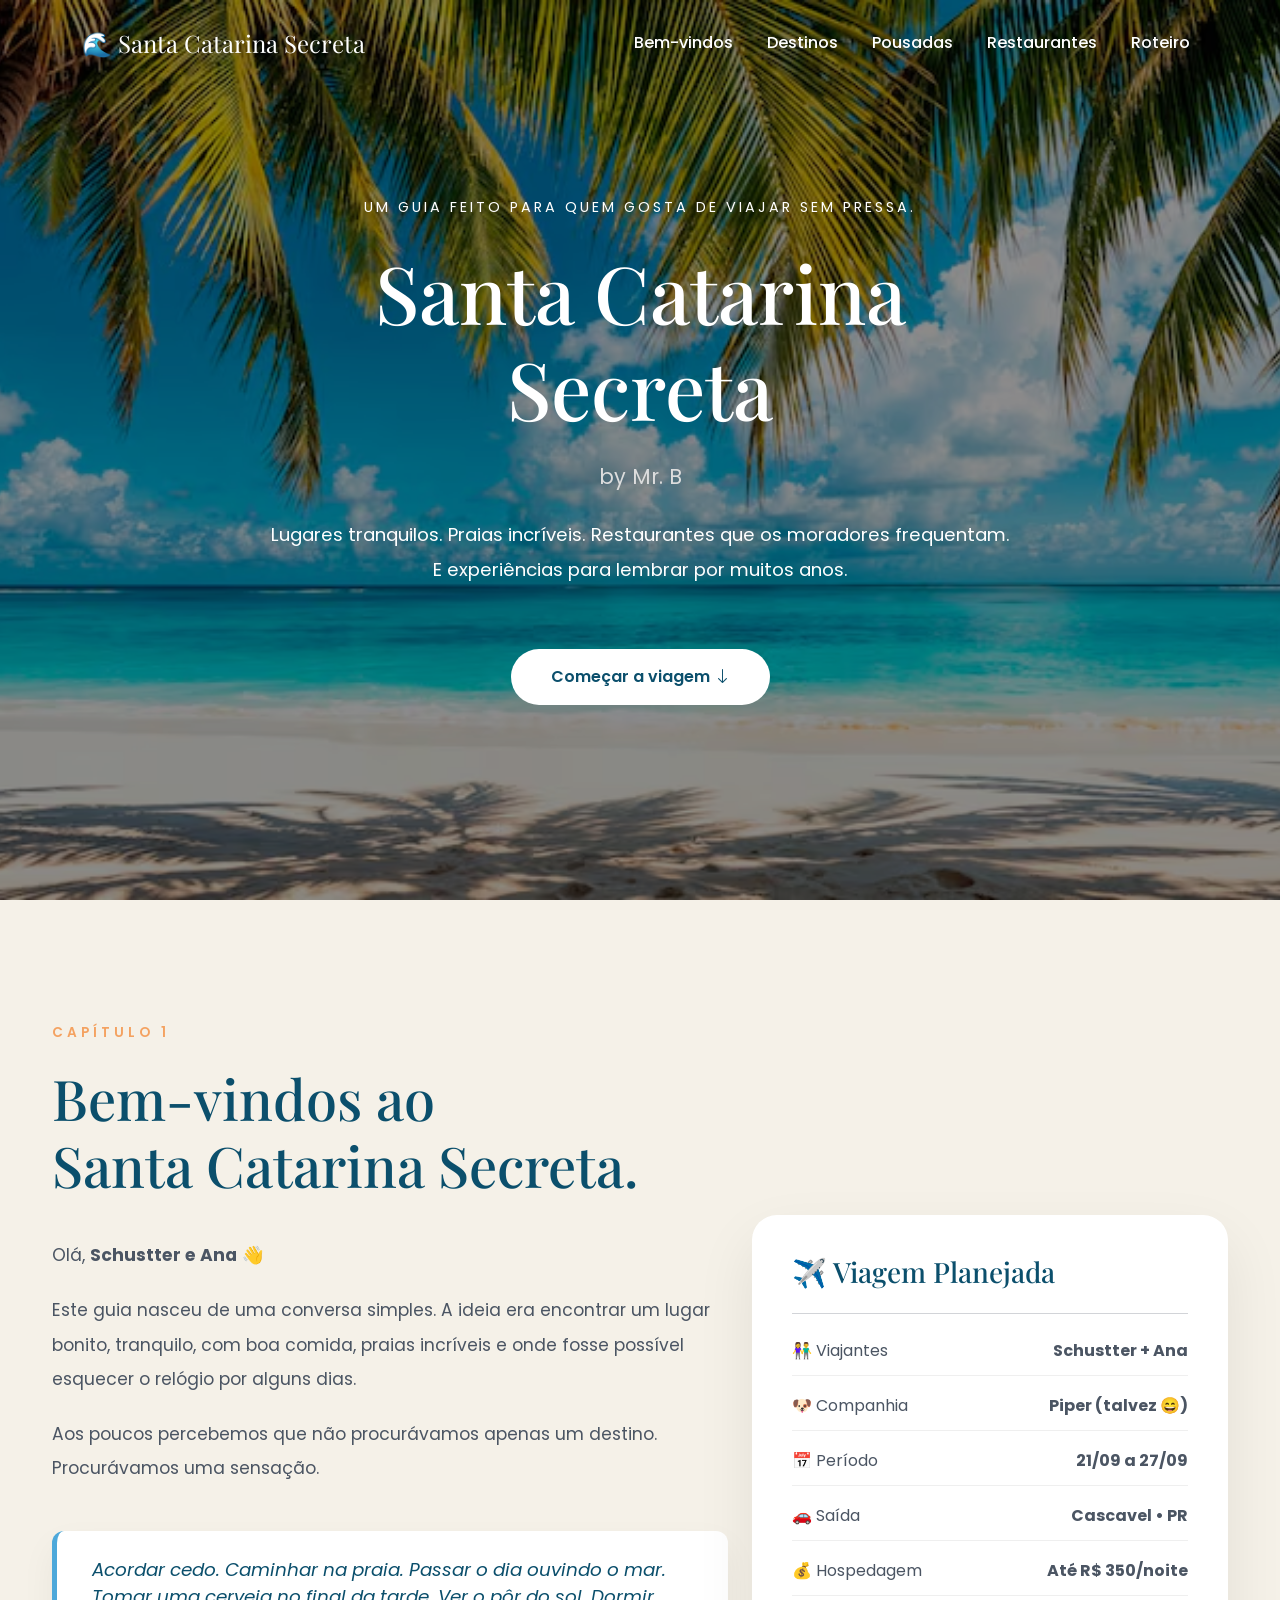
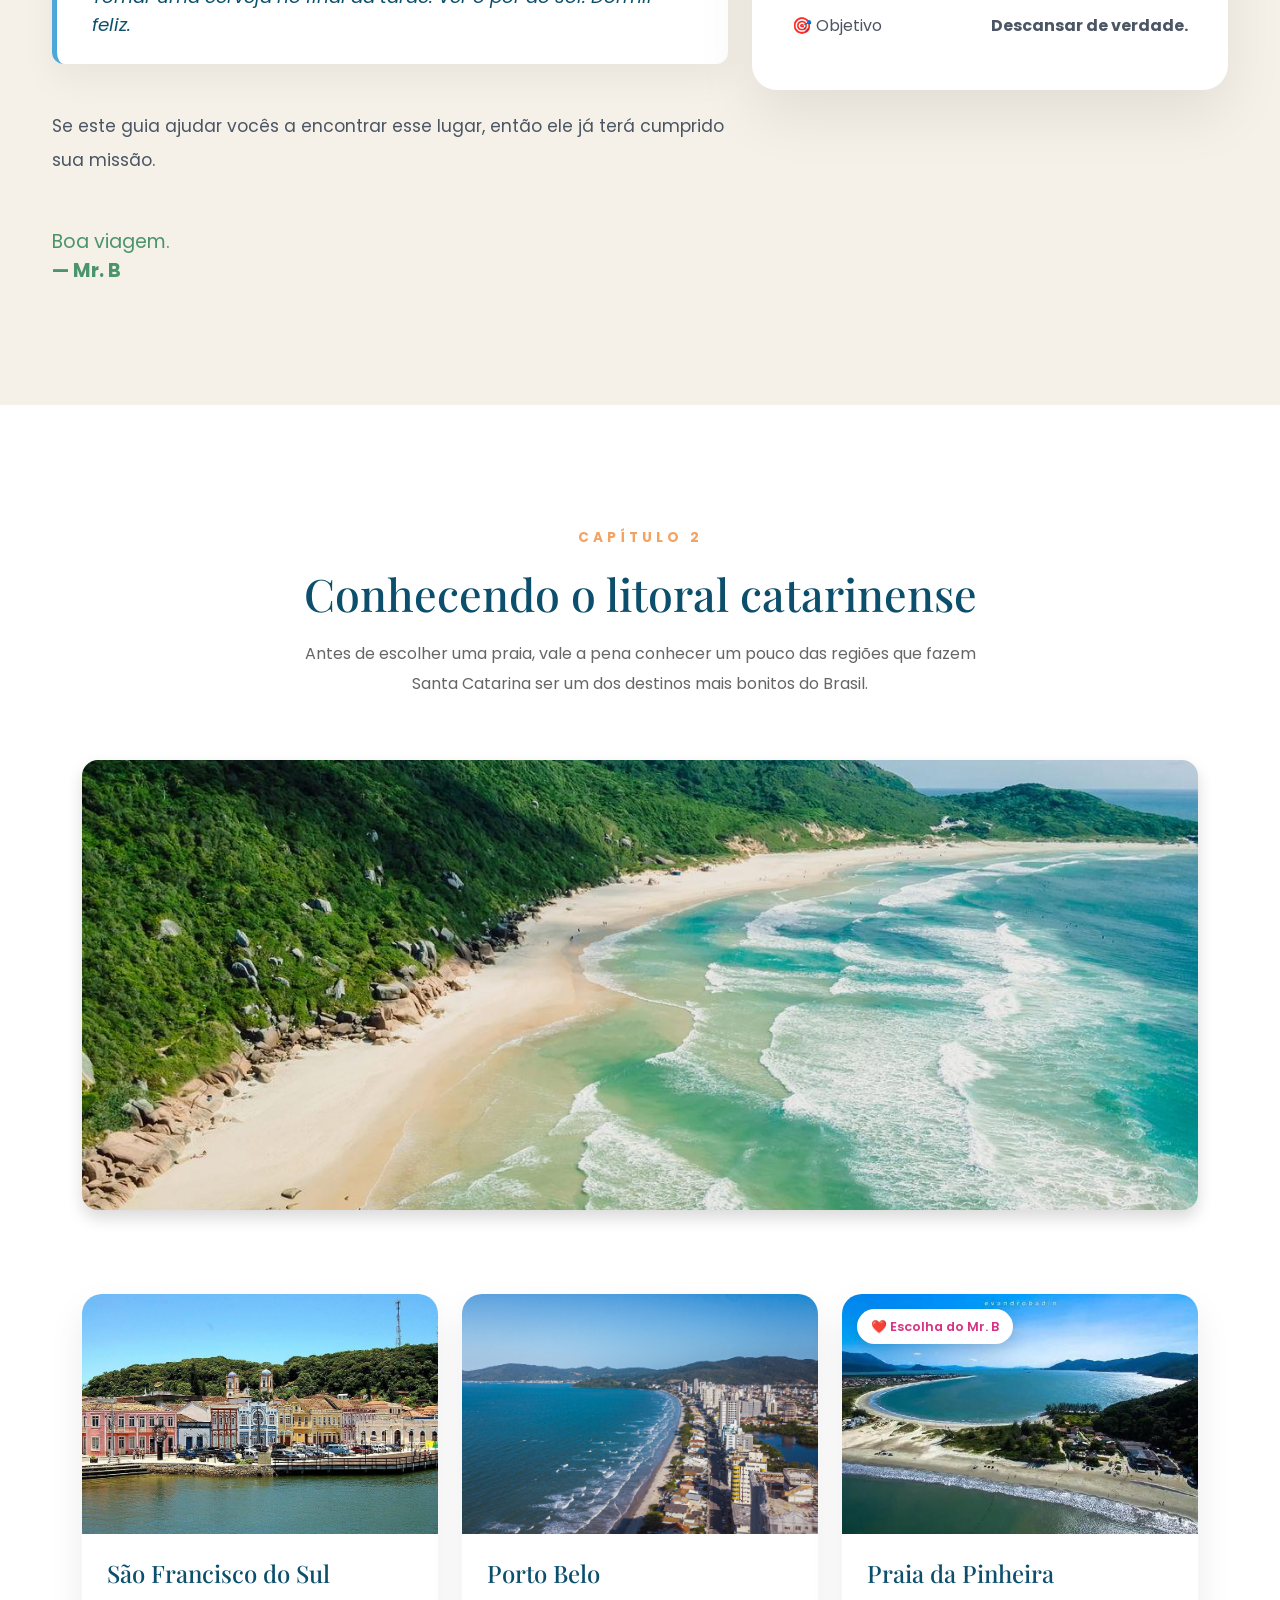
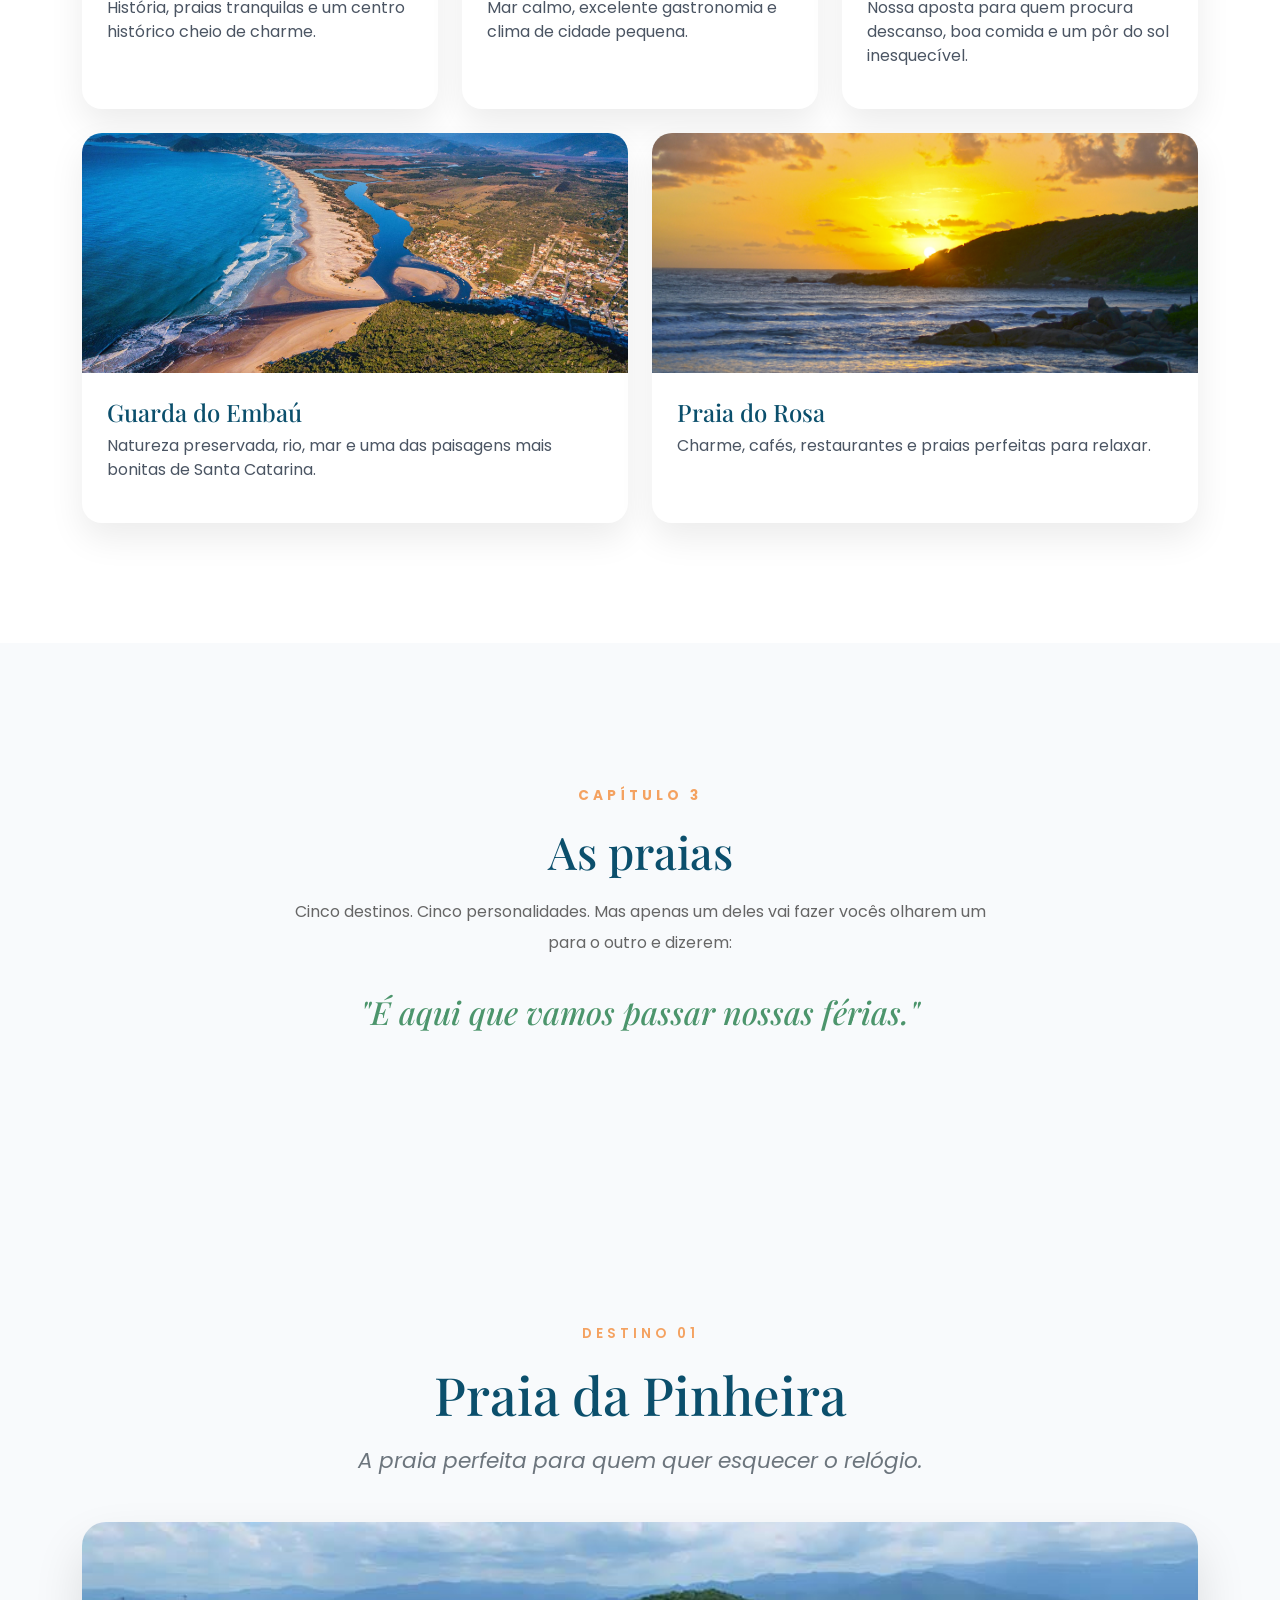
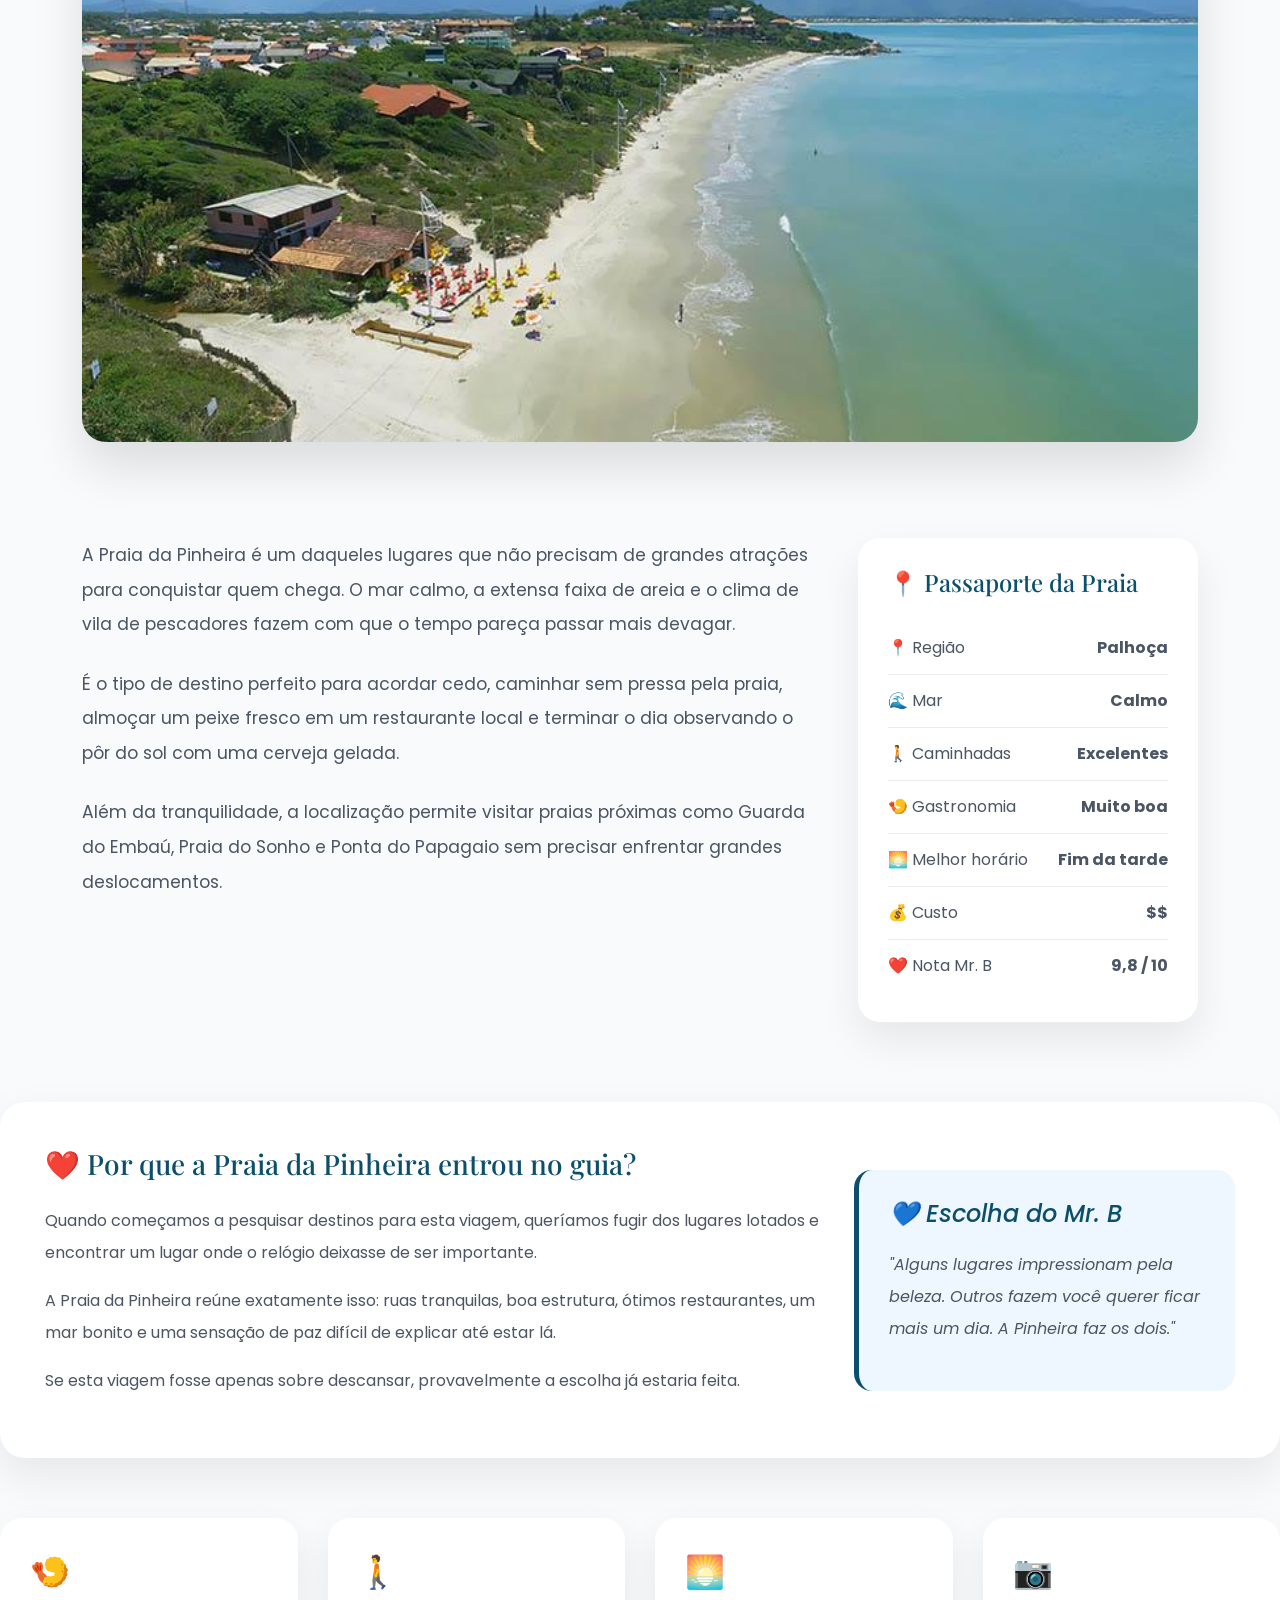
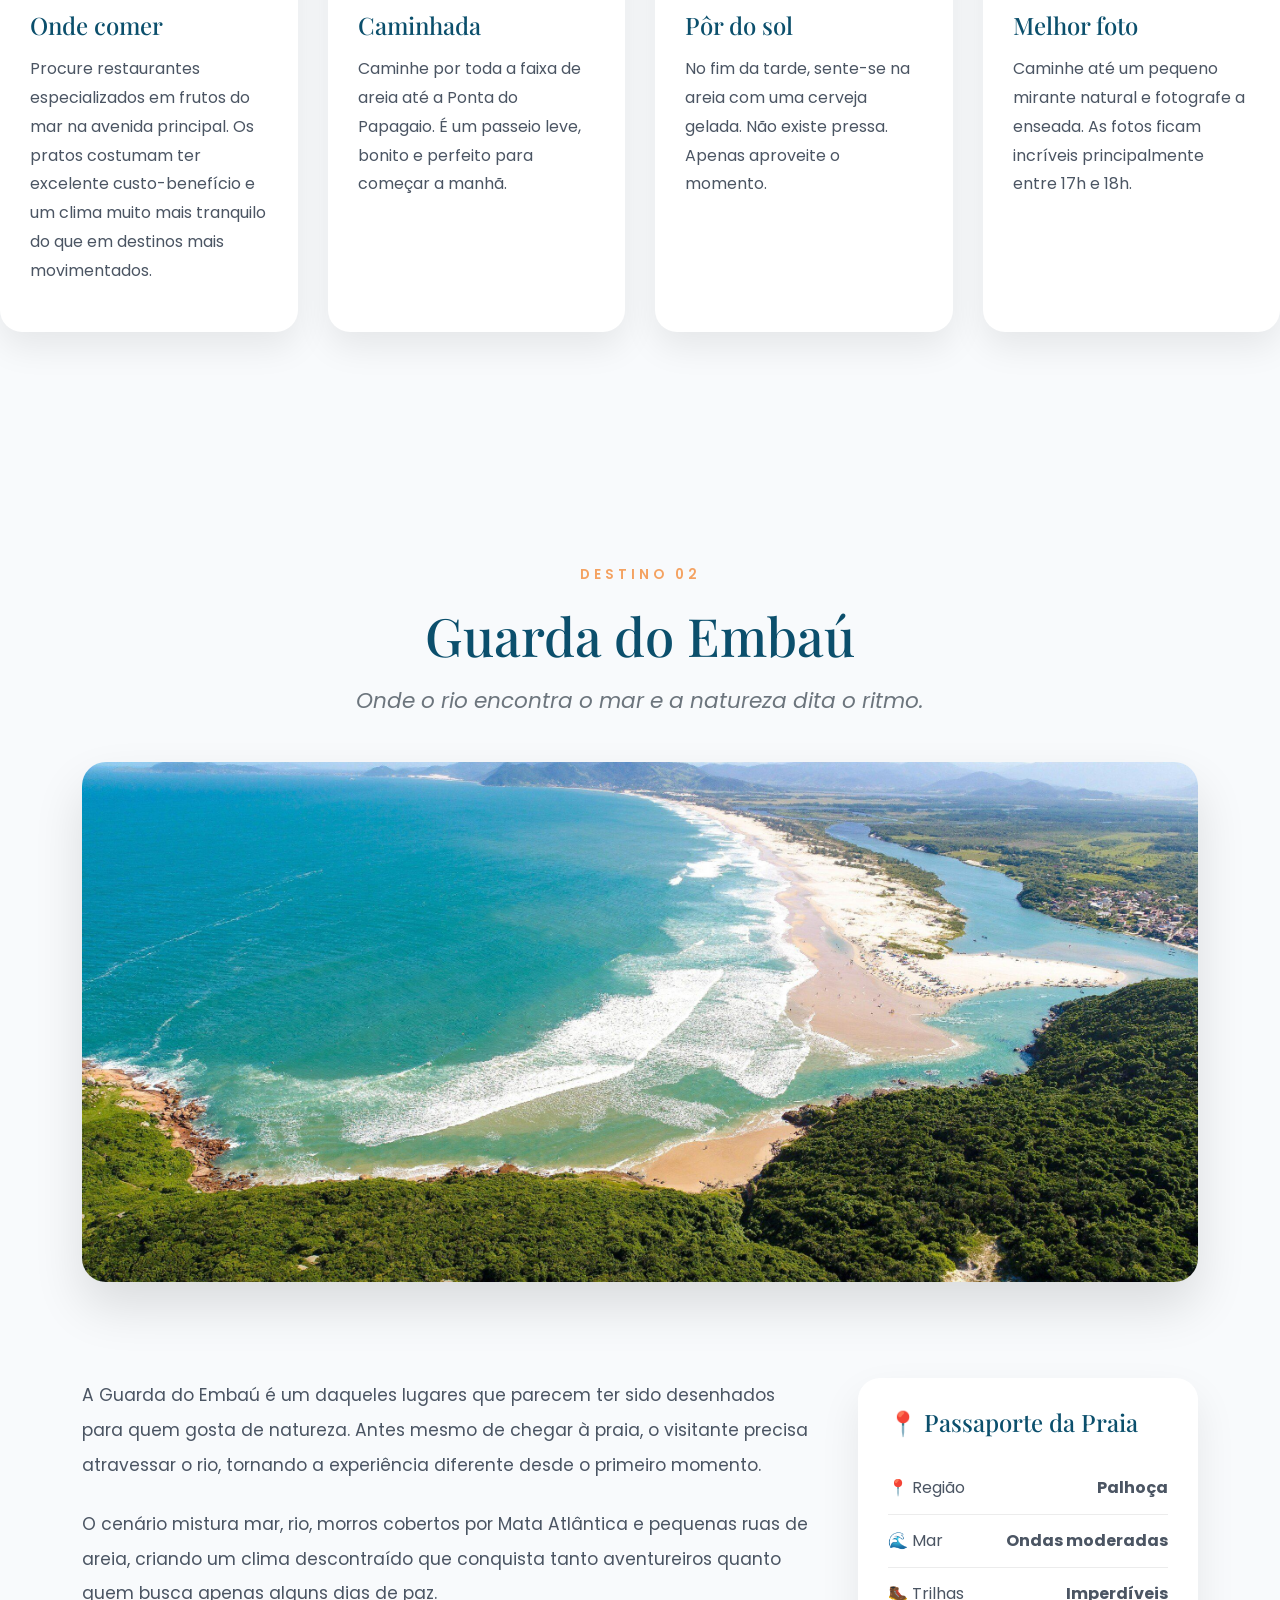
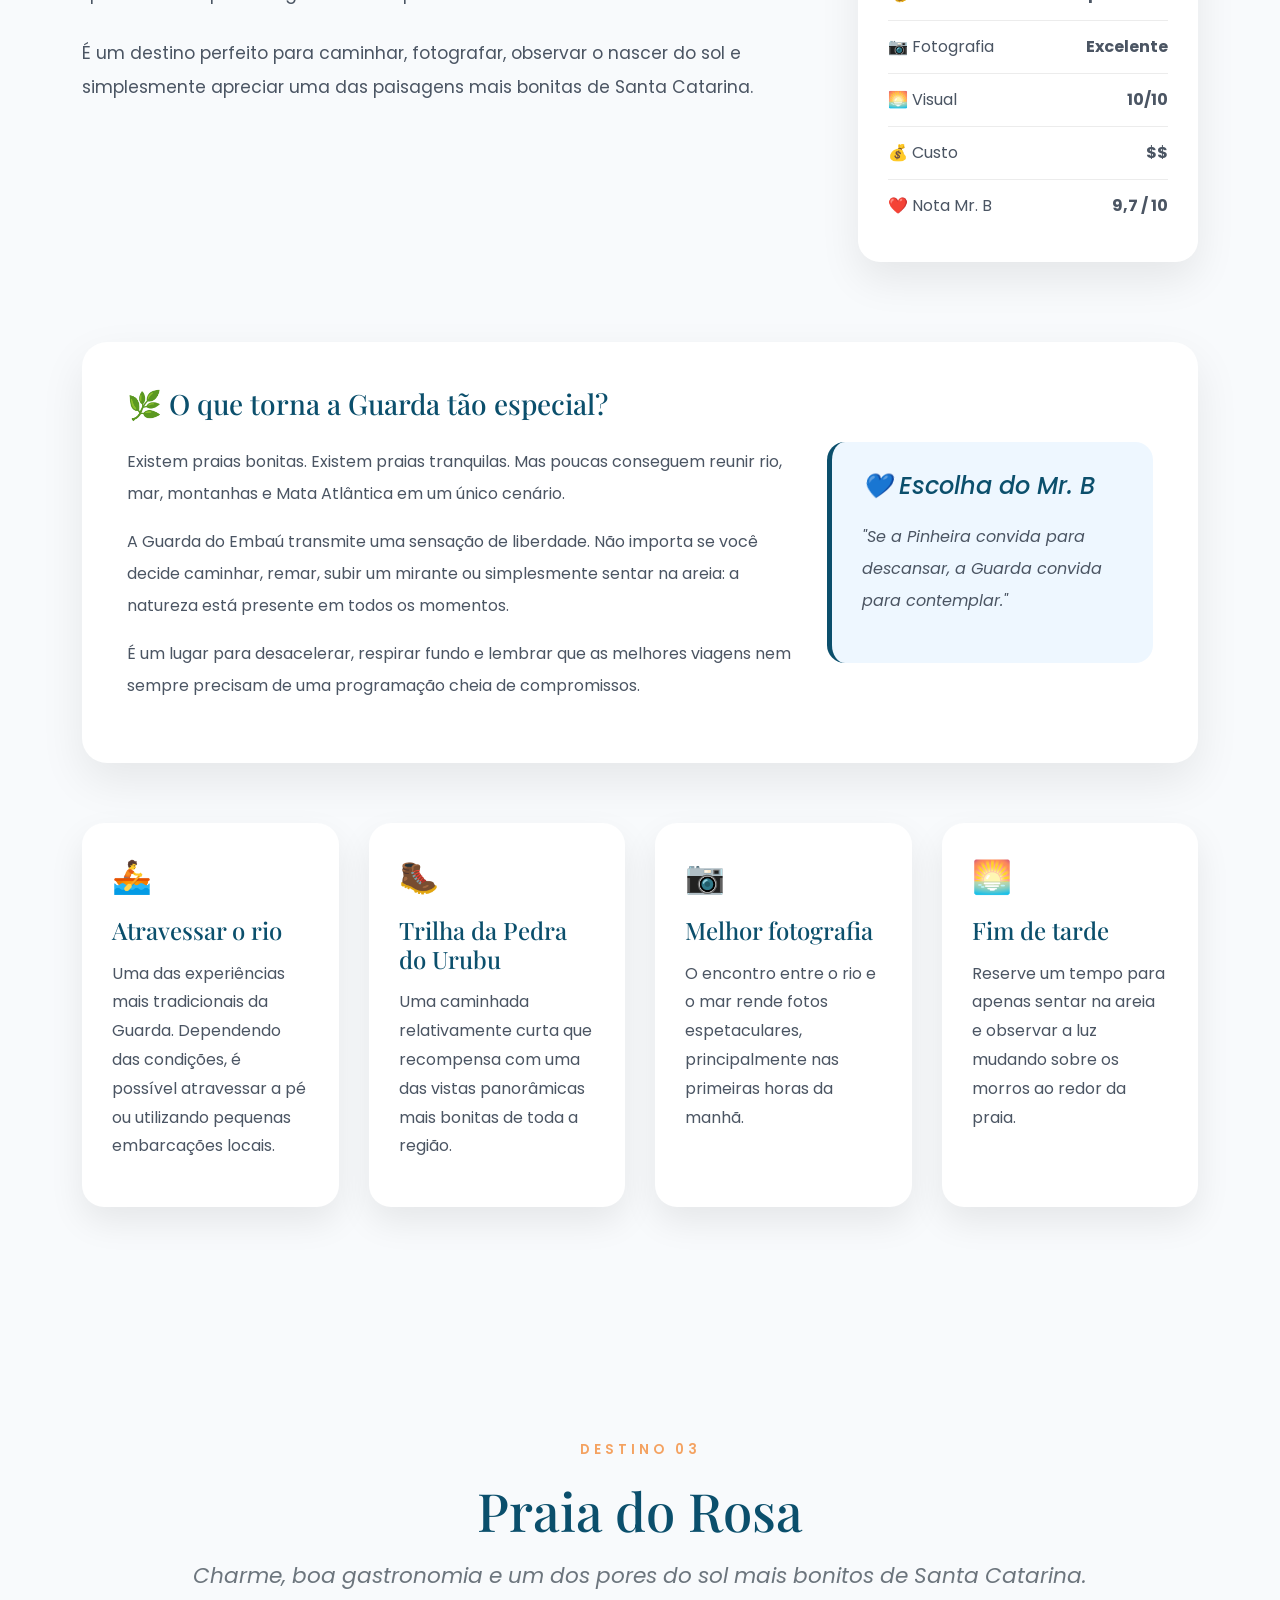
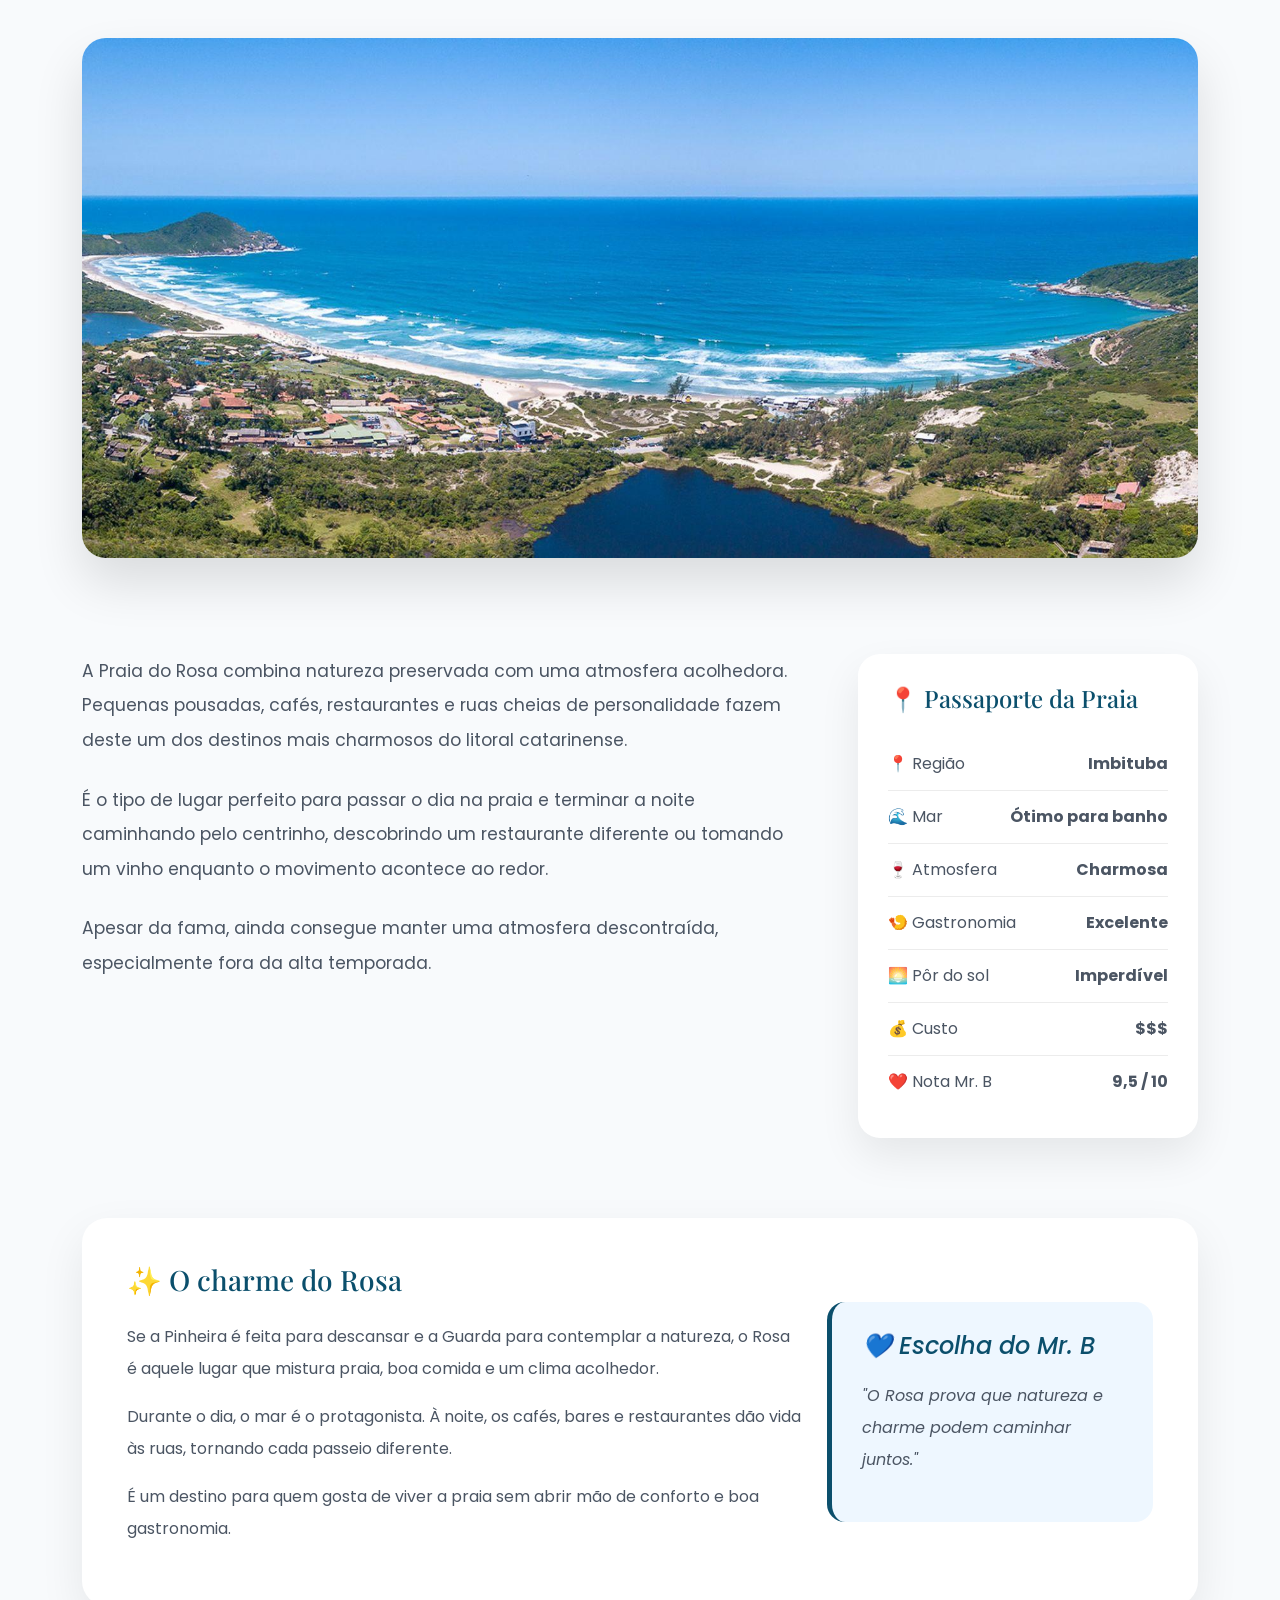
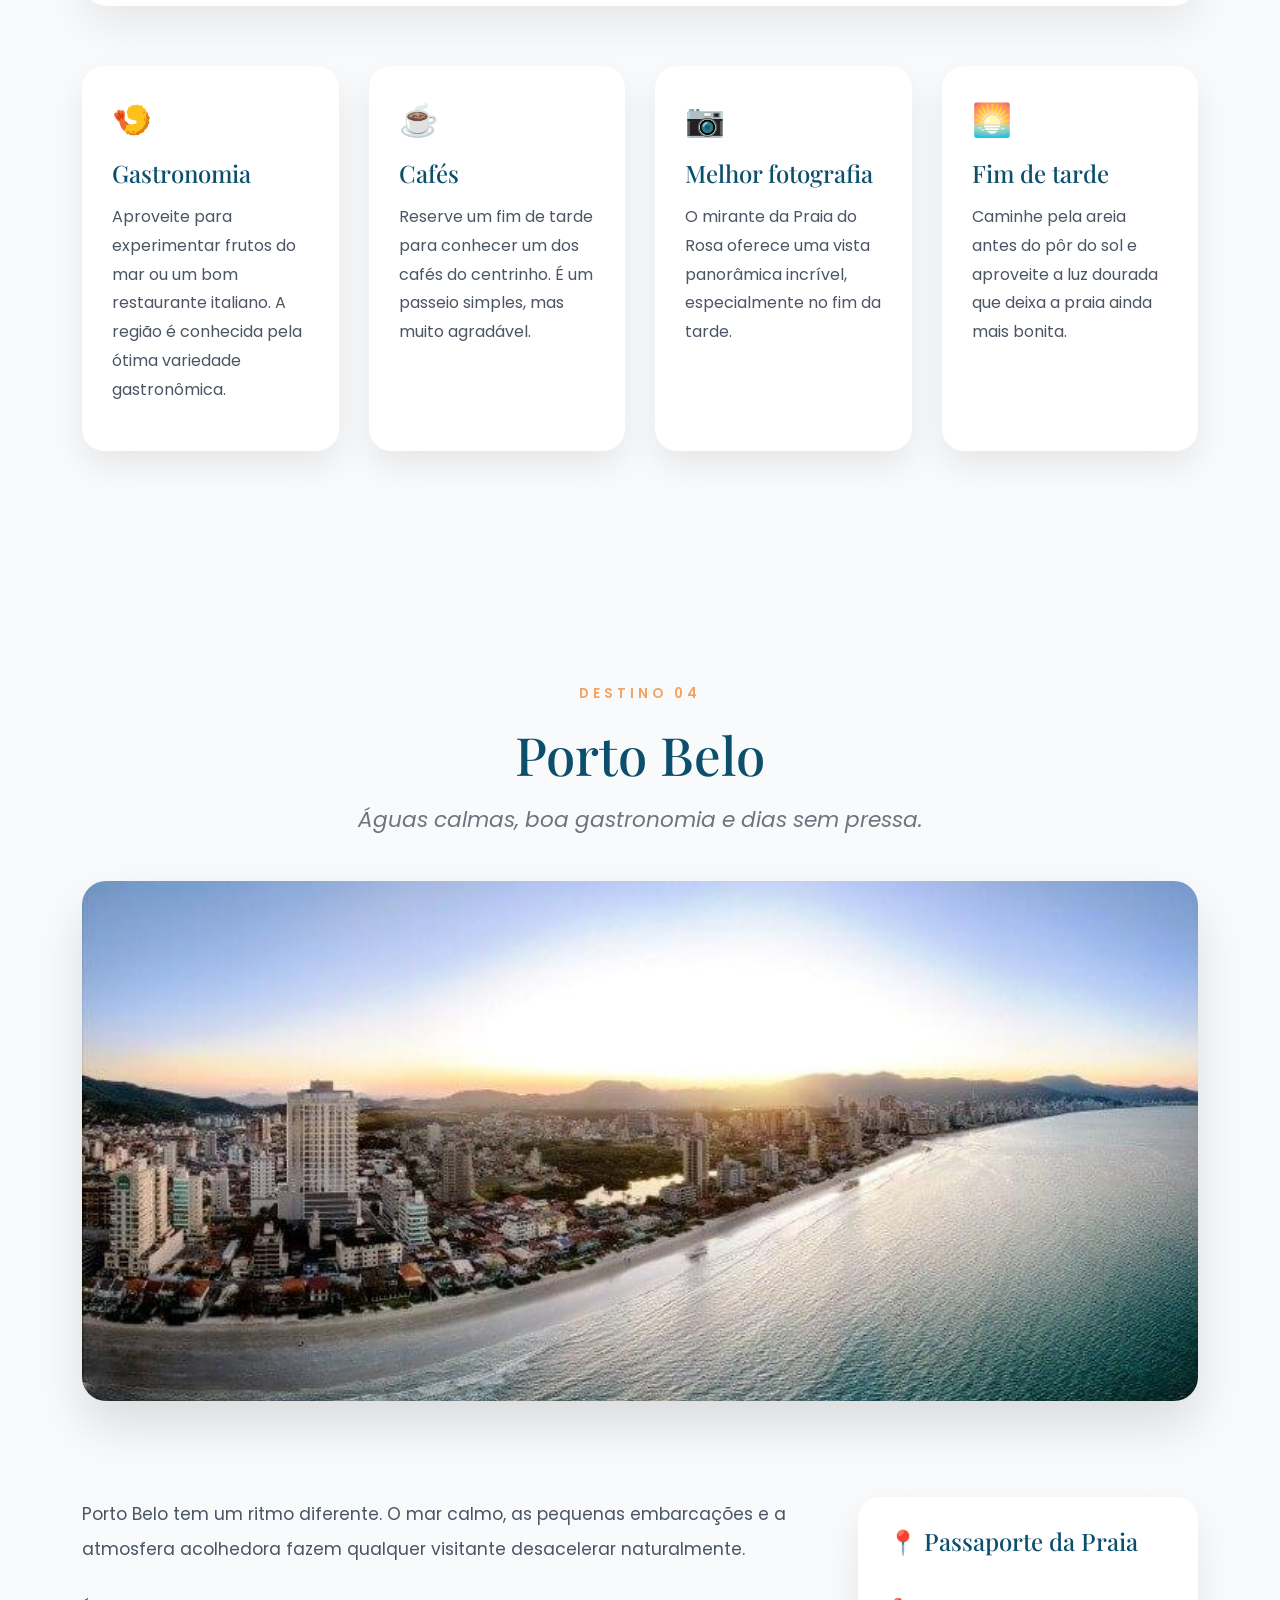
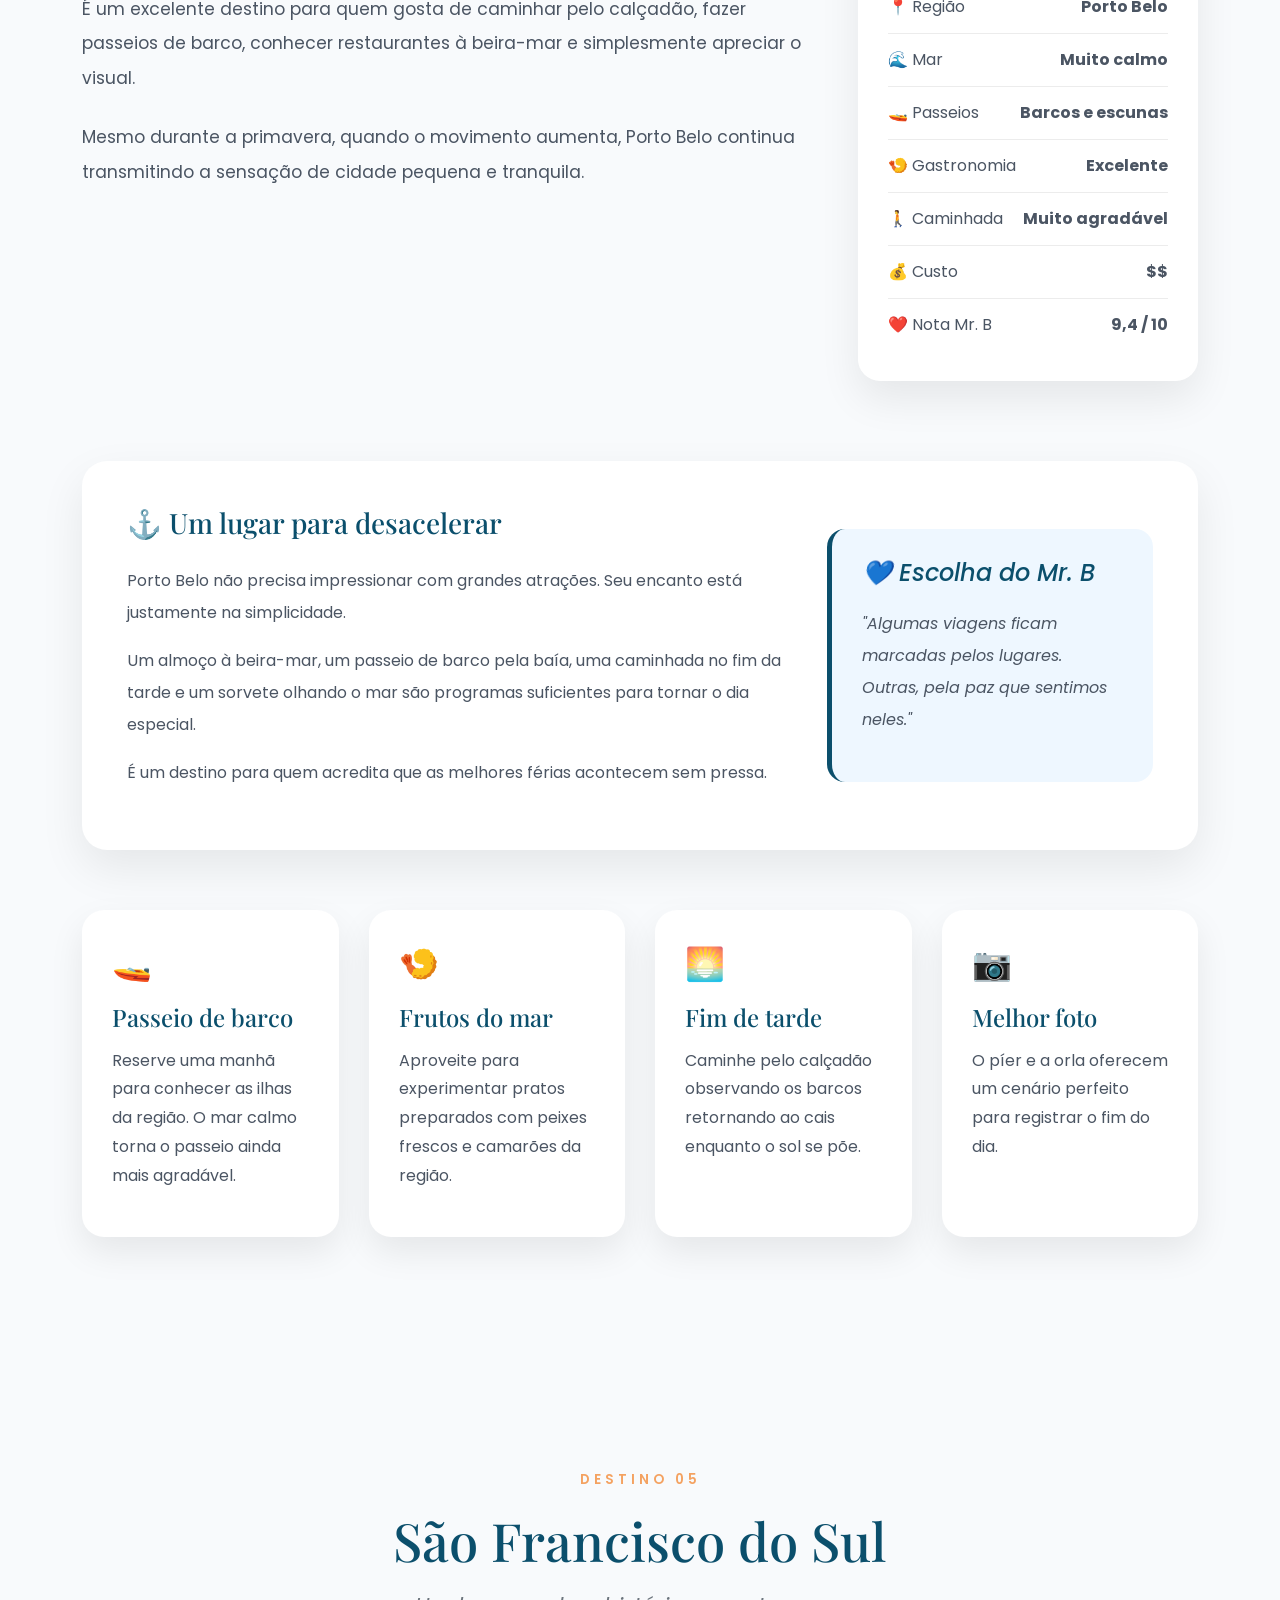
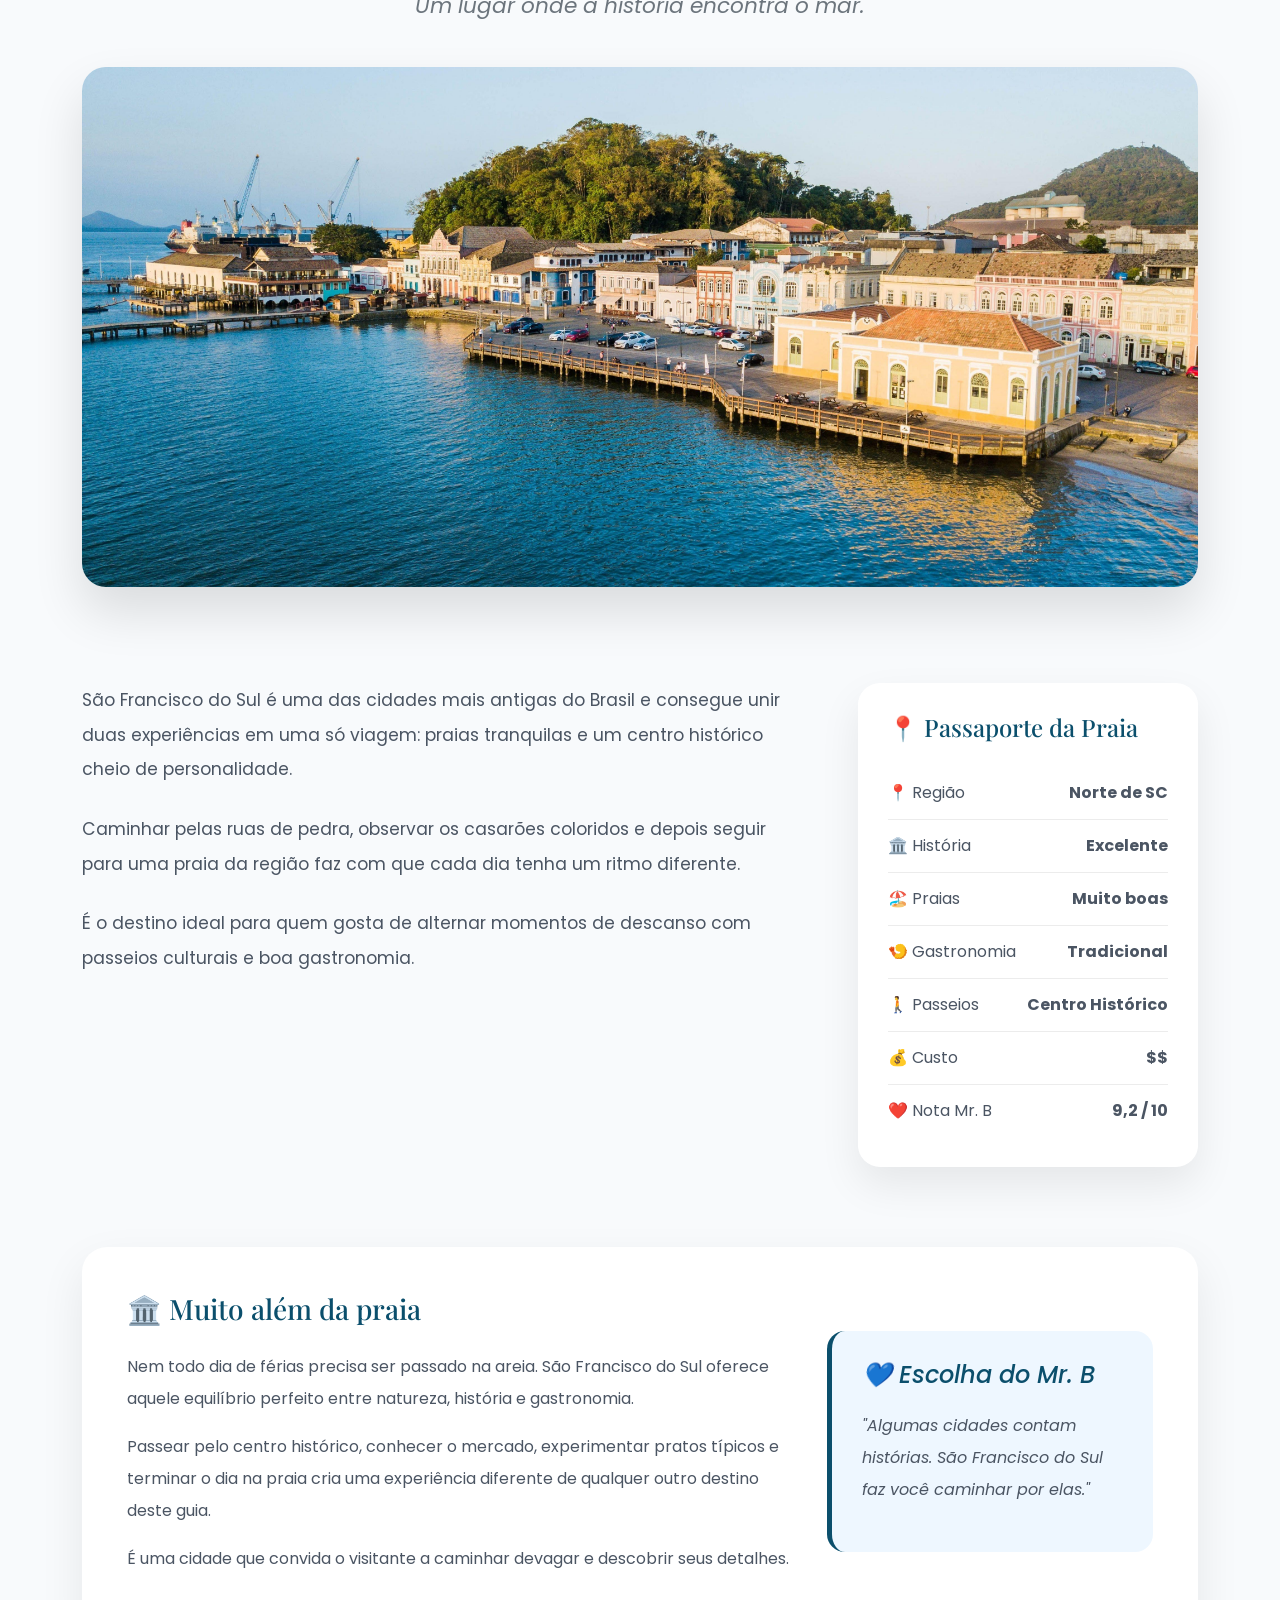
==== index.html @ a119512a "Versão 1.0" ====
<!DOCTYPE html>
<html lang="pt-BR">

<head>
    <meta charset="UTF-8">
    <meta name="viewport" content="width=device-width, initial-scale=1.0">

    <title>Santa Catarina Secreta | by Mr. B</title>

    <!-- Bootstrap -->
    <link href="https://cdn.jsdelivr.net/npm/bootstrap@5.3.7/dist/css/bootstrap.min.css" rel="stylesheet">

    <!-- Bootstrap Icons -->
    <link href="https://cdn.jsdelivr.net/npm/bootstrap-icons@1.13.1/font/bootstrap-icons.css" rel="stylesheet">

    <!-- Google Fonts -->
    <link rel="preconnect" href="https://fonts.googleapis.com">
    <link rel="preconnect" href="https://fonts.gstatic.com" crossorigin>

    <link
        href="https://fonts.googleapis.com/css2?family=Playfair+Display:wght@500;700&family=Poppins:wght@300;400;500;600&display=swap"
        rel="stylesheet">

    <link rel="stylesheet" href="css/style.css">
</head>

<body>

    <!-- ===================================================== -->
    <!-- NAVBAR -->
    <!-- ===================================================== -->

    <nav class="navbar navbar-expand-lg navbar-custom fixed-top">

        <div class="container">

            <a class="navbar-brand" href="#">

                🌊 Santa Catarina Secreta

            </a>

            <button class="navbar-toggler" type="button" data-bs-toggle="collapse" data-bs-target="#menu">

                <span class="navbar-toggler-icon"></span>

            </button>

            <div class="collapse navbar-collapse justify-content-end" id="menu">

                <ul class="navbar-nav">

                    <li class="nav-item">
                        <a class="nav-link" href="#welcome">
                            Bem-vindos
                        </a>
                    </li>

                    <li class="nav-item">
                        <a class="nav-link" href="#destinos">
                            Destinos
                        </a>
                    </li>

                    <li class="nav-item">
                        <a class="nav-link" href="#pousadas">
                            Pousadas
                        </a>
                    </li>

                    <li class="nav-item">
                        <a class="nav-link" href="#gastronomia">
                            Restaurantes
                        </a>
                    </li>

                    <li class="nav-item">
                        <a class="nav-link" href="#roteiro">
                            Roteiro
                        </a>
                    </li>

                </ul>

            </div>

        </div>

    </nav>

    <!-- HERO -->

    <section class="hero">

        <div class="overlay"></div>

        <div class="hero-content">

            <span class="subtitle">
                Um guia feito para quem gosta de viajar sem pressa.
            </span>

            <h1>
                Santa Catarina
                <br>
                Secreta
            </h1>

            <p class="author">
                by Mr. B
            </p>

            <p class="description">

                Lugares tranquilos.

                Praias incríveis.

                Restaurantes que os moradores frequentam.

                E experiências para lembrar por muitos anos.

            </p>

            <a href="#welcome" class="btn-start">

                Começar a viagem

                <i class="bi bi-arrow-down"></i>

            </a>

        </div>

    </section>

    <!-- ===================================================== -->
    <!-- CAPÍTULO 1 - BEM-VINDOS -->
    <!-- ===================================================== -->

    <section id="welcome" class="welcome">

        <div class="container">

            <div class="row align-items-center gy-5">

                <div class="col-lg-7">

                    <span class="chapter">

                        CAPÍTULO 1

                    </span>

                    <h2>

                        Bem-vindos ao
                        <br>
                        Santa Catarina Secreta.

                    </h2>

                    <p>

                        Olá, <strong>Schustter e Ana</strong> 👋

                    </p>

                    <p>

                        Este guia nasceu de uma conversa simples.

                        A ideia era encontrar um lugar bonito, tranquilo,
                        com boa comida, praias incríveis e onde fosse possível
                        esquecer o relógio por alguns dias.

                    </p>

                    <p>

                        Aos poucos percebemos que não procurávamos apenas um
                        destino.

                        Procurávamos uma sensação.

                    </p>

                    <blockquote>

                        Acordar cedo.

                        Caminhar na praia.

                        Passar o dia ouvindo o mar.

                        Tomar uma cerveja no final da tarde.

                        Ver o pôr do sol.

                        Dormir feliz.

                    </blockquote>

                    <p>

                        Se este guia ajudar vocês a encontrar esse lugar,
                        então ele já terá cumprido sua missão.

                    </p>

                    <div class="assinatura">

                        Boa viagem.

                        <br>

                        <strong>— Mr. B</strong>

                    </div>

                </div>

                <div class="col-lg-5">

                    <div class="travel-card">

                        <h3>

                            ✈️ Viagem Planejada

                        </h3>

                        <hr>

                        <div class="info">

                            <span>👫 Viajantes</span>

                            <strong>Schustter + Ana</strong>

                        </div>

                        <div class="info">

                            <span>🐶 Companhia</span>

                            <strong>Piper (talvez 😄)</strong>

                        </div>

                        <div class="info">

                            <span>📅 Período</span>

                            <strong>21/09 a 27/09</strong>

                        </div>

                        <div class="info">

                            <span>🚗 Saída</span>

                            <strong>Cascavel • PR</strong>

                        </div>

                        <div class="info">

                            <span>💰 Hospedagem</span>

                            <strong>Até R$ 350/noite</strong>

                        </div>

                        <div class="info">

                            <span>🎯 Objetivo</span>

                            <strong>Descansar de verdade.</strong>

                        </div>

                    </div>

                </div>

            </div>

        </div>

    </section>

    <!-- ===================================================== -->
    <!-- CAPÍTULO 2 -->
    <!-- ===================================================== -->

    <section id="destinos" class="destinos">

        <div class="container">

            <div class="section-title">

                <span class="chapter">

                    CAPÍTULO 2

                </span>

                <h2>

                    Conhecendo o litoral catarinense

                </h2>

                <p>

                    Antes de escolher uma praia, vale a pena conhecer um pouco das
                    regiões que fazem Santa Catarina ser um dos destinos mais
                    bonitos do Brasil.

                </p>

            </div>

            <div class="banner-praia">

                <img src="img/litoral.jpg" class="img-fluid rounded-4 shadow" alt="Litoral Catarinense">

            </div>

            <div class="row mt-5 g-4">

                <!-- CARD -->

                <div class="col-lg-4 col-md-6">

                    <div class="destino-card">

                        <img src="img/sfs.jpg">

                        <div class="card-body">

                            <h4>

                                São Francisco do Sul

                            </h4>

                            <p>

                                História, praias tranquilas
                                e um centro histórico cheio de charme.

                            </p>

                        </div>

                    </div>

                </div>

                <!-- CARD -->

                <div class="col-lg-4 col-md-6">

                    <div class="destino-card">

                        <img src="img/porto-belo.jpg">

                        <div class="card-body">

                            <h4>

                                Porto Belo

                            </h4>

                            <p>

                                Mar calmo, excelente gastronomia e
                                clima de cidade pequena.

                            </p>

                        </div>

                    </div>

                </div>

                <!-- CARD -->

                <div class="col-lg-4 col-md-6">

                    <div class="destino-card destaque">

                        <span class="badge-mrb">

                            ❤️ Escolha do Mr. B

                        </span>

                        <img src="img/pinheira.jpg">

                        <div class="card-body">

                            <h4>

                                Praia da Pinheira

                            </h4>

                            <p>

                                Nossa aposta para quem procura descanso,
                                boa comida e um pôr do sol inesquecível.

                            </p>

                        </div>

                    </div>

                </div>

                <!-- CARD -->

                <div class="col-lg-6">

                    <div class="destino-card">

                        <img src="img/guarda.jpg">

                        <div class="card-body">

                            <h4>

                                Guarda do Embaú

                            </h4>

                            <p>

                                Natureza preservada, rio, mar e uma das
                                paisagens mais bonitas de Santa Catarina.

                            </p>

                        </div>

                    </div>

                </div>

                <!-- CARD -->

                <div class="col-lg-6">

                    <div class="destino-card">

                        <img src="img/rosa.jpg">

                        <div class="card-body">

                            <h4>

                                Praia do Rosa

                            </h4>

                            <p>

                                Charme, cafés, restaurantes e praias
                                perfeitas para relaxar.

                            </p>

                        </div>

                    </div>

                </div>

            </div>

        </div>

    </section>

    <!-- ===================================================== -->
    <!-- CAPÍTULO 3 -->
    <!-- ===================================================== -->

    <section id="praias" class="praias">

        <div class="container">

            <div class="section-title">

                <span class="chapter">

                    CAPÍTULO 3

                </span>

                <h2>

                    As praias

                </h2>

                <p>

                    Cinco destinos.
                    Cinco personalidades.
                    Mas apenas um deles vai fazer vocês olharem um para o outro e dizerem:

                </p>

                <h4 class="quote">

                    "É aqui que vamos passar nossas férias."

                </h4>

            </div>

        </div>

    </section>

    <!-- ===================================================== -->
    <!-- PRAIA DA PINHEIRA -->
    <!-- ===================================================== -->

    <section class="praia-section">

        <div class="container">

            <div class="praia-header">

                <span class="praia-numero">DESTINO 01</span>

                <h2>Praia da Pinheira</h2>

                <p class="praia-frase">

                    A praia perfeita para quem quer esquecer o relógio.

                </p>

            </div>

            <div class="praia-banner">

                <img src="img/destinos/pinheira-banner.jpg" alt="Praia da Pinheira" class="img-fluid">

            </div>

            <div class="row mt-5 g-5 align-items-start">

                <!-- TEXTO -->

                <div class="col-lg-8">

                    <div class="praia-texto">

                        <p>

                            A Praia da Pinheira é um daqueles lugares que não
                            precisam de grandes atrações para conquistar quem
                            chega. O mar calmo, a extensa faixa de areia e o
                            clima de vila de pescadores fazem com que o tempo
                            pareça passar mais devagar.

                        </p>

                        <p>

                            É o tipo de destino perfeito para acordar cedo,
                            caminhar sem pressa pela praia, almoçar um peixe
                            fresco em um restaurante local e terminar o dia
                            observando o pôr do sol com uma cerveja gelada.

                        </p>

                        <p>

                            Além da tranquilidade, a localização permite visitar
                            praias próximas como Guarda do Embaú, Praia do Sonho
                            e Ponta do Papagaio sem precisar enfrentar grandes
                            deslocamentos.

                        </p>

                    </div>

                </div>

                <!-- PASSAPORTE -->

                <div class="col-lg-4">

                    <div class="passaporte">

                        <h4>📍 Passaporte da Praia</h4>

                        <div class="item">
                            <span>📍 Região</span>
                            <strong>Palhoça</strong>
                        </div>

                        <div class="item">
                            <span>🌊 Mar</span>
                            <strong>Calmo</strong>
                        </div>

                        <div class="item">
                            <span>🚶 Caminhadas</span>
                            <strong>Excelentes</strong>
                        </div>

                        <div class="item">
                            <span>🍤 Gastronomia</span>
                            <strong>Muito boa</strong>
                        </div>

                        <div class="item">
                            <span>🌅 Melhor horário</span>
                            <strong>Fim da tarde</strong>
                        </div>

                        <div class="item">
                            <span>💰 Custo</span>
                            <strong>$$</strong>
                        </div>

                        <div class="item">
                            <span>❤️ Nota Mr. B</span>
                            <strong>9,8 / 10</strong>
                        </div>

                    </div>

                </div>

            </div>

        </div>

        <!-- ===================================================== -->
        <!-- EXPERIÊNCIA MR. B -->
        <!-- ===================================================== -->

        <div class="mrb-box">

            <div class="row align-items-center">

                <div class="col-lg-8">

                    <h3>❤️ Por que a Praia da Pinheira entrou no guia?</h3>

                    <p>

                        Quando começamos a pesquisar destinos para esta viagem,
                        queríamos fugir dos lugares lotados e encontrar um lugar
                        onde o relógio deixasse de ser importante.

                    </p>

                    <p>

                        A Praia da Pinheira reúne exatamente isso: ruas tranquilas,
                        boa estrutura, ótimos restaurantes, um mar bonito e uma
                        sensação de paz difícil de explicar até estar lá.

                    </p>

                    <p>

                        Se esta viagem fosse apenas sobre descansar,
                        provavelmente a escolha já estaria feita.

                    </p>

                </div>

                <div class="col-lg-4">

                    <div class="mrb-quote">

                        <h4>💙 Escolha do Mr. B</h4>

                        <p>

                            "Alguns lugares impressionam pela beleza.

                            Outros fazem você querer ficar mais um dia.

                            A Pinheira faz os dois."

                        </p>

                    </div>

                </div>

            </div>

        </div>

        <div class="dicas-grid">

            <div class="dica-card">

                <div class="emoji">🍤</div>

                <h4>Onde comer</h4>

                <p>

                    Procure restaurantes especializados em frutos do mar na avenida
                    principal. Os pratos costumam ter excelente custo-benefício e um
                    clima muito mais tranquilo do que em destinos mais movimentados.

                </p>

            </div>

            <div class="dica-card">

                <div class="emoji">🚶</div>

                <h4>Caminhada</h4>

                <p>

                    Caminhe por toda a faixa de areia até a Ponta do Papagaio.
                    É um passeio leve, bonito e perfeito para começar a manhã.

                </p>

            </div>

            <div class="dica-card">

                <div class="emoji">🌅</div>

                <h4>Pôr do sol</h4>

                <p>

                    No fim da tarde, sente-se na areia com uma cerveja gelada.
                    Não existe pressa. Apenas aproveite o momento.

                </p>

            </div>

            <div class="dica-card">

                <div class="emoji">📷</div>

                <h4>Melhor foto</h4>

                <p>

                    Caminhe até um pequeno mirante natural e fotografe a enseada.
                    As fotos ficam incríveis principalmente entre 17h e 18h.

                </p>

            </div>

        </div>

    </section>

    <!-- ===================================================== -->
    <!-- GUARDA DO EMBAÚ -->
    <!-- ===================================================== -->

    <section class="praia-section">

        <div class="container">

            <div class="praia-header">

                <span class="praia-numero">

                    DESTINO 02

                </span>

                <h2>

                    Guarda do Embaú

                </h2>

                <p class="praia-frase">

                    Onde o rio encontra o mar e a natureza dita o ritmo.

                </p>

            </div>

            <div class="praia-banner">

                <img src="img/destinos/guarda-banner.jpg" class="img-fluid" alt="Guarda do Embaú">

            </div>

            <div class="row mt-5 g-5">

                <div class="col-lg-8">

                    <div class="praia-texto">

                        <p>

                            A Guarda do Embaú é um daqueles lugares que parecem
                            ter sido desenhados para quem gosta de natureza.
                            Antes mesmo de chegar à praia, o visitante precisa
                            atravessar o rio, tornando a experiência diferente
                            desde o primeiro momento.

                        </p>

                        <p>

                            O cenário mistura mar, rio, morros cobertos por Mata
                            Atlântica e pequenas ruas de areia, criando um clima
                            descontraído que conquista tanto aventureiros quanto
                            quem busca apenas alguns dias de paz.

                        </p>

                        <p>

                            É um destino perfeito para caminhar, fotografar,
                            observar o nascer do sol e simplesmente apreciar uma
                            das paisagens mais bonitas de Santa Catarina.

                        </p>

                    </div>

                </div>

                <div class="col-lg-4">

                    <div class="passaporte">

                        <h4>📍 Passaporte da Praia</h4>

                        <div class="item">
                            <span>📍 Região</span>
                            <strong>Palhoça</strong>
                        </div>

                        <div class="item">
                            <span>🌊 Mar</span>
                            <strong>Ondas moderadas</strong>
                        </div>

                        <div class="item">
                            <span>🥾 Trilhas</span>
                            <strong>Imperdíveis</strong>
                        </div>

                        <div class="item">
                            <span>📷 Fotografia</span>
                            <strong>Excelente</strong>
                        </div>

                        <div class="item">
                            <span>🌅 Visual</span>
                            <strong>10/10</strong>
                        </div>

                        <div class="item">
                            <span>💰 Custo</span>
                            <strong>$$</strong>
                        </div>

                        <div class="item">
                            <span>❤️ Nota Mr. B</span>
                            <strong>9,7 / 10</strong>
                        </div>

                    </div>

                </div>

            </div>

            <div class="mrb-box">

                <div class="row align-items-center">

                    <div class="col-lg-8">

                        <h3>🌿 O que torna a Guarda tão especial?</h3>

                        <p>

                            Existem praias bonitas. Existem praias tranquilas.
                            Mas poucas conseguem reunir rio, mar, montanhas e Mata
                            Atlântica em um único cenário.

                        </p>

                        <p>

                            A Guarda do Embaú transmite uma sensação de liberdade.
                            Não importa se você decide caminhar, remar, subir um
                            mirante ou simplesmente sentar na areia: a natureza está
                            presente em todos os momentos.

                        </p>

                        <p>

                            É um lugar para desacelerar, respirar fundo e lembrar que
                            as melhores viagens nem sempre precisam de uma programação
                            cheia de compromissos.

                        </p>

                    </div>

                    <div class="col-lg-4">

                        <div class="mrb-quote">

                            <h4>💙 Escolha do Mr. B</h4>

                            <p>

                                "Se a Pinheira convida para descansar,
                                a Guarda convida para contemplar."

                            </p>

                        </div>

                    </div>

                </div>

            </div>

            <div class="dicas-grid">

                <div class="dica-card">

                    <div class="emoji">🚣</div>

                    <h4>Atravessar o rio</h4>

                    <p>

                        Uma das experiências mais tradicionais da Guarda.
                        Dependendo das condições, é possível atravessar a pé ou
                        utilizando pequenas embarcações locais.

                    </p>

                </div>

                <div class="dica-card">

                    <div class="emoji">🥾</div>

                    <h4>Trilha da Pedra do Urubu</h4>

                    <p>

                        Uma caminhada relativamente curta que recompensa com uma das
                        vistas panorâmicas mais bonitas de toda a região.

                    </p>

                </div>

                <div class="dica-card">

                    <div class="emoji">📷</div>

                    <h4>Melhor fotografia</h4>

                    <p>

                        O encontro entre o rio e o mar rende fotos espetaculares,
                        principalmente nas primeiras horas da manhã.

                    </p>

                </div>

                <div class="dica-card">

                    <div class="emoji">🌅</div>

                    <h4>Fim de tarde</h4>

                    <p>

                        Reserve um tempo para apenas sentar na areia e observar a luz
                        mudando sobre os morros ao redor da praia.

                    </p>

                </div>

            </div>

        </div>

    </section>

    <!-- ===================================================== -->
    <!-- PRAIA DO ROSA -->
    <!-- ===================================================== -->

    <section class="praia-section">

        <div class="container">

            <div class="praia-header">

                <span class="praia-numero">

                    DESTINO 03

                </span>

                <h2>

                    Praia do Rosa

                </h2>

                <p class="praia-frase">

                    Charme, boa gastronomia e um dos pores do sol mais bonitos de Santa Catarina.

                </p>

            </div>

            <div class="praia-banner">

                <img src="img/destinos/rosa-banner.jpg" class="img-fluid" alt="Praia do Rosa">

            </div>

            <div class="row mt-5 g-5">

                <div class="col-lg-8">

                    <div class="praia-texto">

                        <p>

                            A Praia do Rosa combina natureza preservada com uma
                            atmosfera acolhedora. Pequenas pousadas, cafés,
                            restaurantes e ruas cheias de personalidade fazem
                            deste um dos destinos mais charmosos do litoral
                            catarinense.

                        </p>

                        <p>

                            É o tipo de lugar perfeito para passar o dia na praia
                            e terminar a noite caminhando pelo centrinho,
                            descobrindo um restaurante diferente ou tomando um
                            vinho enquanto o movimento acontece ao redor.

                        </p>

                        <p>

                            Apesar da fama, ainda consegue manter uma atmosfera
                            descontraída, especialmente fora da alta temporada.

                        </p>

                    </div>

                </div>

                <div class="col-lg-4">

                    <div class="passaporte">

                        <h4>📍 Passaporte da Praia</h4>

                        <div class="item">
                            <span>📍 Região</span>
                            <strong>Imbituba</strong>
                        </div>

                        <div class="item">
                            <span>🌊 Mar</span>
                            <strong>Ótimo para banho</strong>
                        </div>

                        <div class="item">
                            <span>🍷 Atmosfera</span>
                            <strong>Charmosa</strong>
                        </div>

                        <div class="item">
                            <span>🍤 Gastronomia</span>
                            <strong>Excelente</strong>
                        </div>

                        <div class="item">
                            <span>🌅 Pôr do sol</span>
                            <strong>Imperdível</strong>
                        </div>

                        <div class="item">
                            <span>💰 Custo</span>
                            <strong>$$$</strong>
                        </div>

                        <div class="item">
                            <span>❤️ Nota Mr. B</span>
                            <strong>9,5 / 10</strong>
                        </div>

                    </div>

                </div>

            </div>

            <div class="mrb-box">

                <div class="row align-items-center">

                    <div class="col-lg-8">

                        <h3>✨ O charme do Rosa</h3>

                        <p>

                            Se a Pinheira é feita para descansar e a Guarda para
                            contemplar a natureza, o Rosa é aquele lugar que mistura
                            praia, boa comida e um clima acolhedor.

                        </p>

                        <p>

                            Durante o dia, o mar é o protagonista. À noite, os cafés,
                            bares e restaurantes dão vida às ruas, tornando cada passeio
                            diferente.

                        </p>

                        <p>

                            É um destino para quem gosta de viver a praia sem abrir mão
                            de conforto e boa gastronomia.

                        </p>

                    </div>

                    <div class="col-lg-4">

                        <div class="mrb-quote">

                            <h4>💙 Escolha do Mr. B</h4>

                            <p>

                                "O Rosa prova que natureza e charme podem caminhar juntos."

                            </p>

                        </div>

                    </div>

                </div>

            </div>

            <div class="dicas-grid">

                <div class="dica-card">

                    <div class="emoji">🍤</div>

                    <h4>Gastronomia</h4>

                    <p>

                        Aproveite para experimentar frutos do mar ou um bom restaurante
                        italiano. A região é conhecida pela ótima variedade gastronômica.

                    </p>

                </div>

                <div class="dica-card">

                    <div class="emoji">☕</div>

                    <h4>Cafés</h4>

                    <p>

                        Reserve um fim de tarde para conhecer um dos cafés do centrinho.
                        É um passeio simples, mas muito agradável.

                    </p>

                </div>

                <div class="dica-card">

                    <div class="emoji">📷</div>

                    <h4>Melhor fotografia</h4>

                    <p>

                        O mirante da Praia do Rosa oferece uma vista panorâmica incrível,
                        especialmente no fim da tarde.

                    </p>

                </div>

                <div class="dica-card">

                    <div class="emoji">🌅</div>

                    <h4>Fim de tarde</h4>

                    <p>

                        Caminhe pela areia antes do pôr do sol e aproveite a luz dourada
                        que deixa a praia ainda mais bonita.

                    </p>

                </div>

            </div>

        </div>

    </section>

    <!-- ===================================================== -->
    <!-- PORTO BELO -->
    <!-- ===================================================== -->

    <section class="praia-section">

        <div class="container">

            <div class="praia-header">

                <span class="praia-numero">

                    DESTINO 04

                </span>

                <h2>

                    Porto Belo

                </h2>

                <p class="praia-frase">

                    Águas calmas, boa gastronomia e dias sem pressa.

                </p>

            </div>

            <div class="praia-banner">

                <img src="img/destinos/porto-belo-banner.jpg" class="img-fluid" alt="Porto Belo">

            </div>

            <div class="row mt-5 g-5">

                <div class="col-lg-8">

                    <div class="praia-texto">

                        <p>

                            Porto Belo tem um ritmo diferente. O mar calmo,
                            as pequenas embarcações e a atmosfera acolhedora
                            fazem qualquer visitante desacelerar naturalmente.

                        </p>

                        <p>

                            É um excelente destino para quem gosta de caminhar
                            pelo calçadão, fazer passeios de barco, conhecer
                            restaurantes à beira-mar e simplesmente apreciar
                            o visual.

                        </p>

                        <p>

                            Mesmo durante a primavera, quando o movimento aumenta,
                            Porto Belo continua transmitindo a sensação de cidade
                            pequena e tranquila.

                        </p>

                    </div>

                </div>

                <div class="col-lg-4">

                    <div class="passaporte">

                        <h4>📍 Passaporte da Praia</h4>

                        <div class="item">
                            <span>📍 Região</span>
                            <strong>Porto Belo</strong>
                        </div>

                        <div class="item">
                            <span>🌊 Mar</span>
                            <strong>Muito calmo</strong>
                        </div>

                        <div class="item">
                            <span>🚤 Passeios</span>
                            <strong>Barcos e escunas</strong>
                        </div>

                        <div class="item">
                            <span>🍤 Gastronomia</span>
                            <strong>Excelente</strong>
                        </div>

                        <div class="item">
                            <span>🚶 Caminhada</span>
                            <strong>Muito agradável</strong>
                        </div>

                        <div class="item">
                            <span>💰 Custo</span>
                            <strong>$$</strong>
                        </div>

                        <div class="item">
                            <span>❤️ Nota Mr. B</span>
                            <strong>9,4 / 10</strong>
                        </div>

                    </div>

                </div>

            </div>

            <div class="mrb-box">

                <div class="row align-items-center">

                    <div class="col-lg-8">

                        <h3>⚓ Um lugar para desacelerar</h3>

                        <p>

                            Porto Belo não precisa impressionar com grandes atrações.
                            Seu encanto está justamente na simplicidade.

                        </p>

                        <p>

                            Um almoço à beira-mar, um passeio de barco pela baía,
                            uma caminhada no fim da tarde e um sorvete olhando o mar
                            são programas suficientes para tornar o dia especial.

                        </p>

                        <p>

                            É um destino para quem acredita que as melhores férias
                            acontecem sem pressa.

                        </p>

                    </div>

                    <div class="col-lg-4">

                        <div class="mrb-quote">

                            <h4>💙 Escolha do Mr. B</h4>

                            <p>

                                "Algumas viagens ficam marcadas pelos lugares.
                                Outras, pela paz que sentimos neles."

                            </p>

                        </div>

                    </div>

                </div>

            </div>

            <div class="dicas-grid">

                <div class="dica-card">

                    <div class="emoji">🚤</div>

                    <h4>Passeio de barco</h4>

                    <p>

                        Reserve uma manhã para conhecer as ilhas da região.
                        O mar calmo torna o passeio ainda mais agradável.

                    </p>

                </div>

                <div class="dica-card">

                    <div class="emoji">🍤</div>

                    <h4>Frutos do mar</h4>

                    <p>

                        Aproveite para experimentar pratos preparados com peixes
                        frescos e camarões da região.

                    </p>

                </div>

                <div class="dica-card">

                    <div class="emoji">🌅</div>

                    <h4>Fim de tarde</h4>

                    <p>

                        Caminhe pelo calçadão observando os barcos retornando ao
                        cais enquanto o sol se põe.

                    </p>

                </div>

                <div class="dica-card">

                    <div class="emoji">📷</div>

                    <h4>Melhor foto</h4>

                    <p>

                        O píer e a orla oferecem um cenário perfeito para registrar
                        o fim do dia.

                    </p>

                </div>

            </div>

        </div>

    </section>

    <!-- ===================================================== -->
    <!-- SÃO FRANCISCO DO SUL -->
    <!-- ===================================================== -->

    <section class="praia-section">

        <div class="container">

            <div class="praia-header">

                <span class="praia-numero">

                    DESTINO 05

                </span>

                <h2>

                    São Francisco do Sul

                </h2>

                <p class="praia-frase">

                    Um lugar onde a história encontra o mar.

                </p>

            </div>

            <div class="praia-banner">

                <img src="img/destinos/sfs-banner.jpg" class="img-fluid" alt="São Francisco do Sul">

            </div>

            <div class="row mt-5 g-5">

                <div class="col-lg-8">

                    <div class="praia-texto">

                        <p>

                            São Francisco do Sul é uma das cidades mais antigas do
                            Brasil e consegue unir duas experiências em uma só
                            viagem: praias tranquilas e um centro histórico cheio
                            de personalidade.

                        </p>

                        <p>

                            Caminhar pelas ruas de pedra, observar os casarões
                            coloridos e depois seguir para uma praia da região faz
                            com que cada dia tenha um ritmo diferente.

                        </p>

                        <p>

                            É o destino ideal para quem gosta de alternar momentos
                            de descanso com passeios culturais e boa gastronomia.

                        </p>

                    </div>

                </div>

                <div class="col-lg-4">

                    <div class="passaporte">

                        <h4>📍 Passaporte da Praia</h4>

                        <div class="item">
                            <span>📍 Região</span>
                            <strong>Norte de SC</strong>
                        </div>

                        <div class="item">
                            <span>🏛️ História</span>
                            <strong>Excelente</strong>
                        </div>

                        <div class="item">
                            <span>🏖️ Praias</span>
                            <strong>Muito boas</strong>
                        </div>

                        <div class="item">
                            <span>🍤 Gastronomia</span>
                            <strong>Tradicional</strong>
                        </div>

                        <div class="item">
                            <span>🚶 Passeios</span>
                            <strong>Centro Histórico</strong>
                        </div>

                        <div class="item">
                            <span>💰 Custo</span>
                            <strong>$$</strong>
                        </div>

                        <div class="item">
                            <span>❤️ Nota Mr. B</span>
                            <strong>9,2 / 10</strong>
                        </div>

                    </div>

                </div>

            </div>

            <div class="mrb-box">

                <div class="row align-items-center">

                    <div class="col-lg-8">

                        <h3>🏛️ Muito além da praia</h3>

                        <p>

                            Nem todo dia de férias precisa ser passado na areia.
                            São Francisco do Sul oferece aquele equilíbrio perfeito
                            entre natureza, história e gastronomia.

                        </p>

                        <p>

                            Passear pelo centro histórico, conhecer o mercado,
                            experimentar pratos típicos e terminar o dia na praia
                            cria uma experiência diferente de qualquer outro destino
                            deste guia.

                        </p>

                        <p>

                            É uma cidade que convida o visitante a caminhar devagar
                            e descobrir seus detalhes.

                        </p>

                    </div>

                    <div class="col-lg-4">

                        <div class="mrb-quote">

                            <h4>💙 Escolha do Mr. B</h4>

                            <p>

                                "Algumas cidades contam histórias.
                                São Francisco do Sul faz você caminhar por elas."

                            </p>

                        </div>

                    </div>

                </div>

            </div>

            <div class="dicas-grid">

                <div class="dica-card">

                    <div class="emoji">🏛️</div>

                    <h4>Centro Histórico</h4>

                    <p>

                        Reserve algumas horas para caminhar sem destino pelas ruas
                        históricas da cidade.

                    </p>

                </div>

                <div class="dica-card">

                    <div class="emoji">🍤</div>

                    <h4>Gastronomia</h4>

                    <p>

                        Os restaurantes próximos ao centro oferecem excelentes pratos
                        à base de frutos do mar.

                    </p>

                </div>

                <div class="dica-card">

                    <div class="emoji">📷</div>

                    <h4>Fotografia</h4>

                    <p>

                        Os casarões coloridos e a orla formam um dos cenários mais
                        fotogênicos do litoral catarinense.

                    </p>

                </div>

                <div class="dica-card">

                    <div class="emoji">🌅</div>

                    <h4>Fim de tarde</h4>

                    <p>

                        Caminhe pela orla histórica observando o movimento das
                        embarcações enquanto o sol se despede.

                    </p>

                </div>

            </div>

        </div>

    </section>

    <!-- ===================================================== -->
    <!-- CAPÍTULO 4 - POUSADAS -->
    <!-- ===================================================== -->

    <section id="pousadas">

        <div class="page-header">

            <div class="container">

                <span class="page-tag">

                    CAPÍTULO 4

                </span>

                <h1>

                    Onde ficar

                </h1>

                <p>

                    Uma boa viagem começa com uma boa hospedagem.

                </p>

            </div>
        </div>

    </section>

    <section class="banner-page">

        <img src="img/pousadas/capa-pousadas.jpg" alt="Pousadas em Santa Catarina">

    </section>

    <section class="container py-5">

        <div class="intro-page">

            <h2>

                Nossa filosofia de escolha

            </h2>

            <p>

                Existem centenas de hotéis e pousadas espalhados pelo litoral
                catarinense. Neste guia, preferimos selecionar apenas algumas
                opções que realmente fazem sentido para o perfil da nossa viagem.

            </p>

            <p>

                O objetivo nunca foi encontrar a hospedagem mais luxuosa, mas
                sim aquela que oferece conforto, boa localização, preço justo
                e, sempre que possível, seja pet friendly para que a Piper possa
                aproveitar a viagem junto conosco.

            </p>

        </div>

    </section>

    <!-- ===================================================== -->
    <!-- COMO ESCOLHER A HOSPEDAGEM -->
    <!-- ===================================================== -->

    <section class="criterios">

        <div class="container">

            <div class="section-title">

                <span>ANTES DE RESERVAR</span>

                <h2>Como interpretar este guia</h2>

                <p>

                    Nem toda pousada "perto da praia" significa a mesma coisa.
                    Para facilitar a comparação, criamos uma classificação simples.

                </p>

            </div>

            <div class="criterios-grid">

                <div class="criterio-card praia">

                    <div class="icone">🏖️</div>

                    <h3>Pé na areia</h3>

                    <strong>Até 50 metros</strong>

                    <p>

                        Abriu o portão...
                        Está na areia.

                    </p>

                </div>

                <div class="criterio-card caminhada">

                    <div class="icone">🚶</div>

                    <h3>Próximo da praia</h3>

                    <strong>Até 300 metros</strong>

                    <p>

                        Cerca de 5 minutos caminhando.
                        Sem sofrimento.

                    </p>

                </div>

                <div class="criterio-card media">

                    <div class="icone">🚶🚶</div>

                    <h3>Caminhada agradável</h3>

                    <strong>300 a 800 metros</strong>

                    <p>

                        Uma caminhada tranquila,
                        ideal para quem gosta de passear.

                    </p>

                </div>

                <div class="criterio-card carro">

                    <div class="icone">🚗</div>

                    <h3>Precisa de carro</h3>

                    <strong>Acima de 800 metros</strong>

                    <p>

                        Ainda vale a pena,
                        mas o carro será útil.

                    </p>

                </div>

            </div>

        </div>

    </section>

    <!-- ===================================================== -->
    <!-- PRIMEIRA POUSADA -->
    <!-- ===================================================== -->

    <section class="container pb-5">

        <div class="section-title">

            <span>PALHOÇA</span>

            <h2>Pousadas Recomendadas</h2>

            <p>

                Selecionamos hospedagens que oferecem boa localização,
                excelente avaliação e preços compatíveis com o perfil da nossa
                viagem.

            </p>

        </div>

        <div class="hotel-card">

            <div class="hotel-image">

                <img src="img/pousadas/pousada-modelo.jpg" alt="Pousada">

            </div>

            <div class="hotel-content">

                <h3>

                    Nome da Pousada

                </h3>

                <div class="hotel-stars">

                    ⭐⭐⭐⭐⭐

                </div>

                <div class="hotel-icons">

                    <span>🐶 Pet Friendly</span>

                    <span>🍳 Café</span>

                    <span>🚗 Estacionamento</span>

                    <span>📶 Wi-Fi</span>

                    <span>🏊 Piscina</span>

                </div>

                <div class="hotel-info">

                    <div>

                        💰 <strong>R$ 320 / diária</strong>

                    </div>

                    <div>

                        🚶 <strong>180 metros da praia</strong>

                    </div>

                </div>

                <div class="mrb-choice">

                    ❤️ Escolha do Mr. B

                </div>

                <p class="hotel-description">

                    Excelente opção para casais que procuram tranquilidade,
                    boa localização e conforto sem fugir do orçamento.

                </p>

                <button class="btn-hotel">

                    Saiba mais

                </button>

            </div>

        </div>

        <div class="hotel-card">

            <div class="hotel-image">

                <img src="img/pousadas/fazenda-verde.jpg" alt="Pousada Fazenda Verde">

            </div>

            <div class="hotel-content">

                <h3>

                    Pousada Fazenda Verde

                </h3>

                <div class="hotel-stars">

                    ⭐⭐⭐⭐⭐

                </div>

                <div class="hotel-icons">

                    <span>🐶 Pet Friendly</span>

                    <span>🍳 Café incluso</span>

                    <span>🚗 Estacionamento</span>

                    <span>📶 Wi-Fi</span>

                    <span>🏊 Piscina</span>

                </div>

                <div class="hotel-info">

                    <div>

                        💰 <strong>Faixa: R$ 300–350</strong>

                    </div>

                    <div>

                        🚶 <strong>Próxima da praia</strong>

                    </div>

                </div>

                <div class="mrb-choice">

                    ❤️ Escolha do Mr. B

                </div>

                <p class="hotel-description">

                    Excelente para casais que procuram tranquilidade,
                    boa estrutura e fácil acesso às praias da região.

                </p>

            </div>

        </div>

        <div class="hotel-card">

            <div class="hotel-image">

                <img src="img/pousadas/morada-guarda.jpg" alt="Pousada Morada da Guarda">

            </div>

            <div class="hotel-content">

                <h3>

                    Pousada Morada da Guarda

                </h3>

                <div class="hotel-stars">

                    ⭐⭐⭐⭐☆

                </div>

                <div class="hotel-icons">

                    <span>🍳 Café</span>

                    <span>🚗 Estacionamento</span>

                    <span>📶 Wi-Fi</span>

                </div>

                <div class="hotel-info">

                    <div>

                        💰 <strong>Faixa: R$ 220–300</strong>

                    </div>

                    <div>

                        🚶🚶 <strong>Caminhada agradável</strong>

                    </div>

                </div>

                <div class="mrb-choice">

                    💰 Melhor custo-benefício

                </div>

                <p class="hotel-description">

                    Simples, confortável e ideal para quem prefere investir mais
                    nos passeios do que na hospedagem.

                </p>

            </div>

        </div>

        <div class="hotel-card">

            <div class="hotel-image">

                <img src="img/pousadas/pet-pinheira.jpg" alt="Pousada Pet Friendly">

            </div>

            <div class="hotel-content">

                <h3>

                    Pousada Pet Friendly

                </h3>

                <div class="hotel-stars">

                    ⭐⭐⭐⭐☆

                </div>

                <div class="hotel-icons">

                    <span>🐶 Pet Friendly</span>

                    <span>🍳 Café</span>

                    <span>🚗 Estacionamento</span>

                    <span>📶 Wi-Fi</span>

                </div>

                <div class="hotel-info">

                    <div>

                        💰 <strong>Faixa: R$ 280–340</strong>

                    </div>

                    <div>

                        🚶 <strong>Próxima da praia</strong>

                    </div>

                </div>

                <div class="mrb-choice">

                    🐶 Melhor para viajar com a Piper

                </div>

                <p class="hotel-description">

                    Ambiente tranquilo, com boa área externa e estrutura mais
                    confortável para quem viaja acompanhado do pet.

                </p>

            </div>

        </div>

    </section>

    <div class="section-title mt-5">

        <span>IMBITUBA</span>

        <h2>Pousadas Recomendadas</h2>

        <p>

            Para quem deseja aproveitar o charme da Praia do Rosa,
            selecionamos hospedagens que equilibram conforto,
            localização e excelente custo-benefício.

        </p>

    </div>

    <div class="hotel-card">

        <div class="hotel-image">

            <img src="img/pousadas/bucanero.jpg" alt="Pousada Quinta do Bucanero">

        </div>

        <div class="hotel-content">

            <div class="hotel-badge">

                💑 Ideal para casais

            </div>

            <h3>

                Pousada Quinta do Bucanero

            </h3>

            <div class="hotel-stars">

                ⭐⭐⭐⭐⭐

            </div>

            <div class="hotel-icons">

                <span>🍳 Café incluso</span>
                <span>🏊 Piscina</span>
                <span>🚗 Estacionamento</span>
                <span>📶 Wi-Fi</span>

            </div>

            <div class="hotel-info">

                <div>

                    💰 <strong>Faixa: R$ 330–350</strong>

                </div>

                <div>

                    🚶🚶 <strong>Caminhada agradável</strong>

                </div>

            </div>

            <div class="mrb-choice">

                ❤️ Escolha do Mr. B

            </div>

            <p class="hotel-description">

                Uma das pousadas mais tradicionais da Praia do Rosa,
                perfeita para casais que procuram conforto, tranquilidade
                e um ambiente romântico.

            </p>

        </div>

    </div>

    <div class="hotel-card">

        <div class="hotel-image">

            <img src="img/pousadas/rosa-norte.jpg" alt="Pousada Rosa Norte">

        </div>

        <div class="hotel-content">

            <div class="hotel-badge">

                💰 Econômica

            </div>

            <h3>

                Pousada Rosa Norte

            </h3>

            <div class="hotel-stars">

                ⭐⭐⭐⭐☆

            </div>

            <div class="hotel-icons">

                <span>🍳 Café</span>
                <span>📶 Wi-Fi</span>
                <span>🚗 Estacionamento</span>

            </div>

            <div class="hotel-info">

                <div>

                    💰 <strong>Faixa: R$ 240–300</strong>

                </div>

                <div>

                    🚗 <strong>Precisa de carro</strong>

                </div>

            </div>

            <div class="mrb-choice">

                💰 Melhor custo-benefício

            </div>

            <p class="hotel-description">

                Excelente escolha para quem deseja conhecer a Praia do Rosa
                gastando menos, sem abrir mão do conforto.

            </p>

        </div>

    </div>

    <div class="hotel-card">

        <div class="hotel-image">

            <img src="img/pousadas/rosa-vista.jpg" alt="Pousada Vista do Rosa">

        </div>

        <div class="hotel-content">

            <div class="hotel-badge">

                🌅 Vista para o mar

            </div>

            <h3>

                Pousada Vista do Rosa

            </h3>

            <div class="hotel-stars">

                ⭐⭐⭐⭐☆

            </div>

            <div class="hotel-icons">

                <span>🍳 Café</span>
                <span>📶 Wi-Fi</span>
                <span>🚗 Estacionamento</span>

            </div>

            <div class="hotel-info">

                <div>

                    💰 <strong>Faixa: R$ 290–340</strong>

                </div>

                <div>

                    🚶🚶 <strong>Caminhada agradável</strong>

                </div>

            </div>

            <div class="mrb-choice">

                🌅 Melhor visual

            </div>

            <p class="hotel-description">

                A escolha ideal para quem gosta de acordar contemplando a natureza
                e aproveitar um dos cenários mais bonitos do litoral catarinense.

            </p>

        </div>

    </div>

    <div class="section-title mt-5">

        <span>PORTO BELO</span>

        <h2>Pousadas Recomendadas</h2>

        <p>

            Porto Belo combina mar calmo, boa gastronomia e um ritmo de cidade pequena.
            As hospedagens abaixo foram escolhidas pensando em conforto, localização
            e custo-benefício.

        </p>

    </div>

    <div class="hotel-card">

        <div class="hotel-image">

            <img src="img/pousadas/vila-do-sol.jpg" alt="Pousada Vila do Sol">

            <div class="hotel-badge">

                💑 Ideal para casais

            </div>

        </div>

        <div class="hotel-content">

            <h3>Pousada Vila do Sol</h3>

            <div class="hotel-stars">

                ⭐⭐⭐⭐⭐

            </div>

            <div class="hotel-icons">

                <span>🍳 Café</span>
                <span>🏊 Piscina</span>
                <span>📶 Wi-Fi</span>
                <span>🚗 Estacionamento</span>

            </div>

            <div class="hotel-info">

                <div>

                    💰 <strong>Faixa: R$ 300–350</strong>

                </div>

                <div>

                    🚶 <strong>Próxima da praia</strong>

                </div>

            </div>

            <div class="mrb-choice">

                ❤️ Escolha do Mr. B

            </div>

            <p class="hotel-description">

                Excelente opção para quem deseja aproveitar Porto Belo
                com conforto e tranquilidade, ficando a poucos minutos da praia.

            </p>

        </div>

    </div>

    <div class="hotel-card">

        <div class="hotel-image">

            <img src="img/pousadas/dom-arthur.jpg" alt="Pousada Recanto Dom Arthur">

            <div class="hotel-badge">

                💰 Econômica

            </div>

        </div>

        <div class="hotel-content">

            <h3>Recanto Dom Arthur</h3>

            <div class="hotel-stars">

                ⭐⭐⭐⭐☆

            </div>

            <div class="hotel-icons">

                <span>🍳 Café</span>
                <span>📶 Wi-Fi</span>
                <span>🚗 Estacionamento</span>

            </div>

            <div class="hotel-info">

                <div>

                    💰 <strong>Faixa: R$ 240–300</strong>

                </div>

                <div>

                    🚶🚶 <strong>Caminhada agradável</strong>

                </div>

            </div>

            <div class="mrb-choice">

                💰 Melhor custo-benefício

            </div>

            <p class="hotel-description">

                Uma hospedagem simples, confortável e perfeita para quem quer
                aproveitar Porto Belo gastando menos.

            </p>

        </div>

    </div>

    <div class="hotel-card">

        <div class="hotel-image">

            <img src="img/pousadas/porto-mar.jpg" alt="Pousada Vista Mar">

            <div class="hotel-badge">

                🌅 Vista para o mar

            </div>

        </div>

        <div class="hotel-content">

            <h3>Pousada Vista Mar</h3>

            <div class="hotel-stars">

                ⭐⭐⭐⭐☆

            </div>

            <div class="hotel-icons">

                <span>🍳 Café</span>
                <span>📶 Wi-Fi</span>
                <span>🚗 Estacionamento</span>

            </div>

            <div class="hotel-info">

                <div>

                    💰 <strong>Faixa: R$ 290–340</strong>

                </div>

                <div>

                    🏖️ <strong>Pé na areia</strong>

                </div>

            </div>

            <div class="mrb-choice">

                🌅 Melhor visual

            </div>

            <p class="hotel-description">

                Para quem quer abrir a janela, ouvir o mar e aproveitar um dos
                cenários mais bonitos de Porto Belo.

            </p>

        </div>

    </div>

    <div class="section-title mt-5">

        <span>SÃO FRANCISCO DO SUL</span>

        <h2>Pousadas Recomendadas</h2>

        <p>

            Para quem deseja conhecer o charme do centro histórico e aproveitar
            praias tranquilas, estas hospedagens oferecem boa localização,
            conforto e ótimo custo-benefício.

        </p>

    </div>

    <div class="hotel-card">

        <div class="hotel-image">

            <img src="img/pousadas/solar-beira.jpg" alt="Pousada Solar da Beira">

            <div class="hotel-badge">

                💑 Ideal para casais

            </div>

        </div>

        <div class="hotel-content">

            <h3>Pousada Solar da Beira</h3>

            <div class="hotel-stars">

                ⭐⭐⭐⭐⭐

            </div>

            <div class="hotel-icons">

                <span>🍳 Café</span>
                <span>🚗 Estacionamento</span>
                <span>📶 Wi-Fi</span>
                <span>🌊 Próxima da praia</span>

            </div>

            <div class="hotel-info">

                <div>

                    💰 <strong>Faixa: R$ 320–350</strong>

                </div>

                <div>

                    🚶 <strong>Próxima da praia</strong>

                </div>

            </div>

            <div class="mrb-choice">

                ❤️ Escolha do Mr. B

            </div>

            <p class="hotel-description">

                Uma pousada charmosa, acolhedora e muito bem localizada.
                Ideal para quem deseja alternar dias de praia com caminhadas
                pelo centro histórico de São Francisco do Sul.

            </p>

        </div>

    </div>

    <div class="hotel-card">

        <div class="hotel-image">

            <img src="img/pousadas/casa-praia.jpg" alt="Pousada Casa da Praia">

            <div class="hotel-badge">

                💰 Econômica

            </div>

        </div>

        <div class="hotel-content">

            <h3>Pousada Casa da Praia</h3>

            <div class="hotel-stars">

                ⭐⭐⭐⭐☆

            </div>

            <div class="hotel-icons">

                <span>🍳 Café</span>
                <span>🚗 Estacionamento</span>
                <span>📶 Wi-Fi</span>

            </div>

            <div class="hotel-info">

                <div>

                    💰 <strong>Faixa: R$ 230–290</strong>

                </div>

                <div>

                    🚶🚶 <strong>Caminhada agradável</strong>

                </div>

            </div>

            <div class="mrb-choice">

                💰 Melhor custo-benefício

            </div>

            <p class="hotel-description">

                Uma opção simples e confortável para quem quer conhecer
                São Francisco do Sul sem ultrapassar o orçamento da viagem.

            </p>

        </div>

    </div>

    <div class="hotel-card">

        <div class="hotel-image">

            <img src="img/pousadas/villareal.jpg" alt="Hotel VillaReal São Francisco do Sul">

            <div class="hotel-badge">

                🌅 Vista para o mar

            </div>

        </div>

        <div class="hotel-content">

            <h3>Hotel VillaReal</h3>

            <div class="hotel-stars">

                ⭐⭐⭐⭐☆

            </div>

            <div class="hotel-icons">

                <span>🍳 Café</span>
                <span>🏊 Piscina</span>
                <span>📶 Wi-Fi</span>
                <span>🚗 Estacionamento</span>

            </div>

            <div class="hotel-info">

                <div>

                    💰 <strong>Faixa: R$ 300–340</strong>

                </div>

                <div>

                    🏖️ <strong>Pé na areia</strong>

                </div>

            </div>

            <div class="mrb-choice">

                🌅 Melhor visual

            </div>

            <p class="hotel-description">

                Para quem gosta de acordar vendo o mar e terminar o dia
                apreciando um belo pôr do sol. Uma excelente escolha para
                casais que procuram conforto e localização privilegiada.

            </p>

        </div>

    </div>



    <!-- ===================================================== -->
    <!-- FIM CAPÍTULO 4 -->
    <!-- ===================================================== -->

    </section>

    <!-- ===================================================== -->
    <!-- CAPÍTULO 5 - RESTAURANTES -->
    <!-- ===================================================== -->

    <section id="gastronomia" class="page-header">

        <div class="page-header">

            <div class="container">

                <span class="page-tag">

                    CAPÍTULO 5

                </span>

                <h1>

                    Restaurantes

                </h1>

                <p>

                    Porque uma boa viagem também é feita à mesa.

                </p>

            </div>

        </div>

    </section>

    <section class="banner-page">

        <img src="img/restaurantes/capa-restaurantes.jpg" alt="Restaurantes de Santa Catarina">

    </section>

    <section class="container py-5">

        <div class="intro-page">

            <h2>

                Muito além da comida

            </h2>

            <p>

                Viajar também é descobrir sabores. Alguns dos melhores momentos de uma
                viagem acontecem ao redor de uma mesa: uma cerveja gelada depois da
                praia, um prato de frutos do mar compartilhado e uma conversa que
                parece não ter hora para terminar.

            </p>

            <p>

                Este capítulo reúne restaurantes que combinam boa comida, ambiente
                agradável e aquele clima que faz a refeição se tornar parte da viagem.

            </p>

        </div>

        <!-- ===================================================== -->
        <!-- PRAIA DA PINHEIRA -->
        <!-- ===================================================== -->

        <section class="container pb-5">

            <div class="section-title">

                <span>PRAIA DA PINHEIRA</span>

                <h2>Onde comer</h2>

                <p>

                    Restaurantes simples, boa comida e aquele clima de praia que faz
                    qualquer refeição durar mais do que o planejado.

                </p>

            </div>

        </section>

        <div class="restaurant-card">

            <div class="restaurant-image">

                <img src="img/restaurantes/vo-neca.jpg" alt="Restaurante Vó Neca">

                <div class="restaurant-badge">

                    ❤️ Escolha do Mr. B

                </div>

            </div>

            <div class="restaurant-content">

                <h3>Restaurante Vó Neca</h3>

                <div class="restaurant-icons">

                    <span>🍤 Frutos do Mar</span>

                    <span>🍺 Cerveja Gelada</span>

                    <span>👨‍👩‍👧 Ambiente Familiar</span>

                </div>

                <div class="restaurant-info">

                    <div>

                        💰 <strong>R$ 80–150 por casal</strong>

                    </div>

                    <div>

                        🚶 <strong>Próximo da praia</strong>

                    </div>

                </div>

                <p>

                    Um daqueles restaurantes que conquistam pela simplicidade.
                    Peixes frescos, camarão muito bem preparado e atendimento acolhedor.

                </p>

            </div>

        </div>

        <div class="restaurant-card">

            <div class="restaurant-image">

                <img src="img/restaurantes/enseada.jpg" alt="Restaurante Enseada">

                <div class="restaurant-badge">

                    🍤 Sequência de Camarão

                </div>

            </div>

            <div class="restaurant-content">

                <h3>Restaurante Enseada</h3>

                <div class="restaurant-icons">

                    <span>🦐 Especialidade</span>

                    <span>🌊 Vista para o mar</span>

                    <span>🍺 Chopp</span>

                </div>

                <div class="restaurant-info">

                    <div>

                        💰 <strong>R$ 150–220 por casal</strong>

                    </div>

                    <div>

                        🏖️ <strong>Pé na areia</strong>

                    </div>

                </div>

                <p>

                    Excelente opção para quem quer aproveitar uma boa sequência de camarão
                    olhando para o mar.

                </p>

            </div>

        </div>

        <div class="restaurant-card">

            <div class="restaurant-image">

                <img src="img/restaurantes/praia-grill.jpg" alt="Praia Grill">

                <div class="restaurant-badge">

                    🍺 Happy Hour

                </div>

            </div>

            <div class="restaurant-content">

                <h3>Praia Grill</h3>

                <div class="restaurant-icons">

                    <span>🍔 Petiscos</span>

                    <span>🍺 Chopp</span>

                    <span>🌅 Pôr do Sol</span>

                </div>

                <div class="restaurant-info">

                    <div>

                        💰 <strong>R$ 70–120 por casal</strong>

                    </div>

                    <div>

                        🚶 <strong>200 metros da praia</strong>

                    </div>

                </div>

                <p>

                    Perfeito para terminar o dia depois de caminhar pela praia.
                    Chopp gelado, petiscos e clima descontraído.

                </p>

            </div>

        </div>

        <!-- ========================================= -->
        <!-- RESTAURANTE 01 -->
        <!-- ========================================= -->

        <div class="restaurant-card">

            <div class="restaurant-image">

                <img src="img/restaurantes/pinheira/beira-mar.jpg" alt="Restaurante Beira Mar">

                <div class="restaurant-badge">

                    ❤️ Escolha do Mr. B

                </div>

            </div>

            <div class="restaurant-content">

                <h3>Restaurante Beira Mar</h3>

                <div class="restaurant-icons">

                    <span>🍤 Frutos do Mar</span>
                    <span>🍺 Cerveja</span>
                    <span>🌊 Vista para o mar</span>

                </div>

                <div class="restaurant-info">

                    <div>

                        ⭐ <strong>4,7</strong>

                    </div>

                    <div>

                        💰 <strong>R$ 170–220 / casal</strong>

                    </div>

                    <div>

                        📍 <strong>150 m da praia</strong>

                    </div>

                </div>

                <p class="hotel-description">

                    Ambiente agradável, pratos bem servidos e excelente localização.
                    Uma ótima escolha para um almoço depois da praia ou um jantar sem
                    pressa.

                </p>

            </div>

        </div>

        <div class="restaurant-card">

            <div class="restaurant-image">

                <img src="img/restaurantes/pinheira/canto-das-pedras.jpg" alt="Canto das Pedras">

                <div class="restaurant-badge">

                    🍤 Frutos do Mar

                </div>

            </div>

            <div class="restaurant-content">

                <h3>Canto das Pedras</h3>

                <div class="restaurant-icons">

                    <span>🦐 Camarão</span>
                    <span>🐟 Peixes</span>
                    <span>🌊 Vista</span>

                </div>

                <div class="restaurant-info">

                    <div>

                        ⭐ <strong>4,8</strong>

                    </div>

                    <div>

                        💰 <strong>R$ 180–240 / casal</strong>

                    </div>

                    <div>

                        📍 <strong>Pé na areia</strong>

                    </div>

                </div>

                <p class="hotel-description">

                    Indicado para quem deseja experimentar frutos do mar frescos em um
                    ambiente descontraído, praticamente de frente para o mar.

                </p>

            </div>

        </div>

        <div class="restaurant-card">

            <div class="restaurant-image">

                <img src="img/restaurantes/pinheira/praia-bar.jpg" alt="Praia Bar">

                <div class="restaurant-badge">

                    🍺 Happy Hour

                </div>

            </div>

            <div class="restaurant-content">

                <h3>Praia Bar</h3>

                <div class="restaurant-icons">

                    <span>🍺 Chopp</span>
                    <span>🍔 Petiscos</span>
                    <span>🌅 Pôr do sol</span>

                </div>

                <div class="restaurant-info">

                    <div>

                        ⭐ <strong>4,6</strong>

                    </div>

                    <div>

                        💰 <strong>R$ 120–170 / casal</strong>

                    </div>

                    <div>

                        📍 <strong>250 m da praia</strong>

                    </div>

                </div>

                <p class="hotel-description">

                    Ideal para fechar o dia tomando uma cerveja gelada com petiscos e
                    apreciando o movimento da praia no fim da tarde.

                </p>

            </div>

        </div>

        <!-- ===================================================== -->
        <!-- FIM CAPÍTULO 5 --> GASTRONOMIA
        <!-- ===================================================== -->

    </section>

    <script ... <script src="js/app.js"></script>

    <script src="https://cdn.jsdelivr.net/npm/bootstrap@5.3.7/dist/js/bootstrap.bundle.min.js"></script>

</body>

</html>
---- css/style.css ----
:root{

    --oceano:#0B4F6C;
    --ceu:#4DA8DA;
    --areia:#F5F1E8;
    --texto:#4B5563;
    --verde:#4C956C;
    --sun:#F4A261;

}

*{
    margin:0;
    padding:0;
    box-sizing:border-box;
}

html{

    scroll-behavior:smooth;

}

body{

    font-family:'Poppins',sans-serif;
    background:var(--areia);
    color:var(--texto);

}

.hero{

    height:100vh;

    background-image:url("../img/capa.jpg");

    background-size:cover;
    background-position:center;

    position:relative;

    display:flex;

    align-items:center;

    justify-content:center;

    text-align:center;

}

.overlay{

    position:absolute;

    inset:0;

    background:rgba(0,0,0,.45);

}

.hero-content{

    position:relative;

    z-index:2;

    color:white;

    max-width:800px;

    padding:30px;

}

.subtitle{

    letter-spacing:3px;

    text-transform:uppercase;

    font-size:.9rem;

}

.hero h1{

    font-family:'Playfair Display',serif;

    font-size:5rem;

    margin:25px 0;

}

.author{

    font-size:1.3rem;

    color:#ddd;

    margin-bottom:25px;

}

.description{

    line-height:1.9;

    font-size:1.15rem;

}

.btn-start{

    display:inline-block;

    margin-top:45px;

    padding:16px 40px;

    border-radius:40px;

    background:white;

    color:var(--oceano);

    text-decoration:none;

    font-weight:600;

    transition:.3s;

}

.btn-start:hover{

    transform:translateY(-4px);

}

.welcome{

    padding:100px 20px;

}

.welcome .container{

    max-width:1200px;

}

.welcome h2{

    font-family:'Playfair Display';

    color:var(--oceano);

    margin-bottom:40px;

    font-size:3rem;

}

.welcome p{

    font-size:1.1rem;

    line-height:2;

    margin-bottom:20px;

}

.final-text{

    font-size:1.3rem;

    font-weight:600;

    color:var(--verde);

}

.signature{

    margin-top:50px;

    font-family:'Playfair Display';

    font-size:2rem;

}

/* ==========================================================
   CAPÍTULO 1
========================================================== */

.chapter{

    color: var(--sun);

    letter-spacing:4px;

    text-transform:uppercase;

    font-size:.85rem;

    font-weight:600;

}

.welcome{

    padding:120px 0;

}

.welcome h2{

    font-family:'Playfair Display',serif;

    color:var(--oceano);

    font-size:3.5rem;

    margin:20px 0 40px;

}

.welcome p{

    line-height:2;

    font-size:1.08rem;

}

blockquote{

    margin:45px 0;

    padding:25px 35px;

    border-left:5px solid var(--ceu);

    background:white;

    border-radius:12px;

    font-size:1.15rem;

    font-style:italic;

    color:var(--oceano);

    box-shadow:0 15px 35px rgba(0,0,0,.05);

}

.assinatura{

    margin-top:50px;

    font-size:1.2rem;

    color:var(--verde);

}

.travel-card{

    background:white;

    padding:40px;

    border-radius:25px;

    box-shadow:0 25px 60px rgba(0,0,0,.08);

    position:sticky;

    top:50px;

}

.travel-card h3{

    font-family:'Playfair Display',serif;

    color:var(--oceano);

    margin-bottom:25px;

}

.travel-card hr{

    margin-bottom:25px;

}

.info{

    display:flex;

    justify-content:space-between;

    margin-bottom:18px;

    padding-bottom:12px;

    border-bottom:1px solid #efefef;

}

.info:last-child{

    border:none;

    margin-bottom:0;

}

/* =====================================================
   NAVBAR
===================================================== */

.navbar-custom{

    background:transparent;

    transition:.35s;

    padding:20px 0;

}

.navbar-custom.scrolled{

    background:white;

    box-shadow:0 8px 25px rgba(0,0,0,.08);

    padding:12px 0;

}

.navbar-brand{

    font-family:'Playfair Display',serif;

    font-size:1.5rem;

    color:white !important;

}

.navbar-custom.scrolled .navbar-brand{

    color:var(--oceano) !important;

}

.nav-link{

    color:white !important;

    margin-left:18px;

    font-weight:500;

}

.navbar-custom.scrolled .nav-link{

    color:var(--texto) !important;

}

.nav-link:hover{

    color:var(--sun) !important;

}

/* =======================================================
   CAPÍTULO 2
=======================================================*/

.destinos{

    background:white;

    padding:120px 0;

}

.section-title{

    text-align:center;

    max-width:800px;

    margin:auto;

    margin-bottom:60px;

}

.section-title h2{

    font-family:'Playfair Display';

    color:var(--oceano);

    font-size:3rem;

    margin:20px 0;

}

.section-title p{

    line-height:2;

}

.banner-praia{

    margin-bottom:60px;

}

.banner-praia img{

    width:100%;

    height:450px;

    object-fit:cover;

}

.destino-card{

    background:white;

    border-radius:20px;

    overflow:hidden;

    box-shadow:0 15px 35px rgba(0,0,0,.08);

    transition:.35s;

    position:relative;

    height:100%;

}

.destino-card:hover{

    transform:translateY(-10px);

}

.destino-card img{

    width:100%;

    height:240px;

    object-fit:cover;

}

.destino-card .card-body{

    padding:25px;

}

.destino-card h4{

    font-family:'Playfair Display';

    color:var(--oceano);

}

.badge-mrb{

    position:absolute;

    top:15px;

    left:15px;

    background:#fff;

    color:#d63384;

    padding:8px 14px;

    border-radius:30px;

    font-size:.8rem;

    font-weight:600;

    box-shadow:0 5px 20px rgba(0,0,0,.15);

}

/* ==========================================================
   CAPÍTULO 3
========================================================== */

.praias{

    padding:140px 0;

    background:#F8FAFC;

}

.quote{

    margin-top:35px;

    font-family:'Playfair Display';

    color:var(--verde);

    font-size:2rem;

    font-style:italic;

}

/* ==========================================================
   PRAIA DA PINHEIRA
========================================================== */

.praia-section{

    padding:90px 0 140px;

    background:#F8FAFC;

}

.praia-header{

    text-align:center;

    margin-bottom:45px;

}

.praia-numero{

    color:var(--sun);

    letter-spacing:4px;

    font-size:.85rem;

    font-weight:600;

}

.praia-header h2{

    font-family:'Playfair Display',serif;

    font-size:3.3rem;

    color:var(--oceano);

    margin:18px 0;

}

.praia-frase{

    font-size:1.35rem;

    color:#6c757d;

    font-style:italic;

}

.praia-banner{

    overflow:hidden;

    border-radius:24px;

    box-shadow:0 25px 50px rgba(0,0,0,.12);

}

.praia-banner img{

    width:100%;

    height:520px;

    object-fit:cover;

}

.praia-texto p{

    font-size:1.08rem;

    line-height:2;

    margin-bottom:25px;

}

.passaporte{

    background:white;

    border-radius:22px;

    padding:30px;

    box-shadow:0 18px 40px rgba(0,0,0,.08);

    position:sticky;

    top:100px;

}

.passaporte h4{

    font-family:'Playfair Display',serif;

    color:var(--oceano);

    margin-bottom:25px;

}

.passaporte .item{

    display:flex;

    justify-content:space-between;

    align-items:center;

    padding:14px 0;

    border-bottom:1px solid #ececec;

}

.passaporte .item:last-child{

    border-bottom:none;

}

/* ==========================================================
   EXPERIÊNCIA MR. B
========================================================== */

.mrb-box{

    margin-top:80px;

    background:white;

    border-radius:25px;

    padding:45px;

    box-shadow:0 18px 45px rgba(0,0,0,.08);

}

.mrb-box h3{

    color:var(--oceano);

    font-family:'Playfair Display';

    margin-bottom:25px;

}

.mrb-box p{

    line-height:2;

}

.mrb-quote{

    background:#EEF7FF;

    border-left:5px solid var(--oceano);

    padding:30px;

    border-radius:18px;

    font-style:italic;

    height:100%;

}

.mrb-quote h4{

    margin-bottom:20px;

    color:var(--oceano);

}

.dicas-grid{

    display:grid;

    grid-template-columns:repeat(auto-fit,minmax(250px,1fr));

    gap:30px;

    margin-top:60px;

}

.dica-card{

    background:white;

    border-radius:22px;

    padding:30px;

    box-shadow:0 15px 35px rgba(0,0,0,.08);

    transition:.3s;

}

.dica-card:hover{

    transform:translateY(-8px);

}

.emoji{

    font-size:2rem;

    margin-bottom:15px;

}

.dica-card h4{

    font-family:'Playfair Display';

    color:var(--oceano);

    margin-bottom:15px;

}

.dica-card p{

    line-height:1.8;

}

/* ==========================================================
   PÁGINAS INTERNAS
========================================================== */

.page-header{

    padding:90px 0 40px;

    text-align:center;

}

.page-tag{

    letter-spacing:4px;

    color:var(--sun);

    font-size:.85rem;

    font-weight:700;

}

.page-header h1{

    font-family:'Playfair Display',serif;

    color:var(--oceano);

    font-size:3.4rem;

    margin:20px 0;

}

.page-header p{

    font-size:1.3rem;

    color:#666;

    font-style:italic;

}

.banner-page{

    border-radius:25px;

    overflow:hidden;

    margin-bottom:70px;

    box-shadow:0 25px 50px rgba(0,0,0,.12);

}

.banner-page img{

    width:100%;

    height:500px;

    object-fit:cover;

}

.intro-page{

    max-width:900px;

    margin:auto;

}

.intro-page h2{

    color:var(--oceano);

    margin-bottom:30px;

    font-family:'Playfair Display';

}

.intro-page p{

    line-height:2;

    margin-bottom:25px;

}

/* ==========================================================
   CRITÉRIOS DE LOCALIZAÇÃO
========================================================== */

.criterios{

    padding:90px 0;

}

.section-title{

    text-align:center;

    margin-bottom:60px;

}

.section-title span{

    color:var(--sun);

    letter-spacing:4px;

    font-size:.85rem;

    font-weight:700;

}

.section-title h2{

    font-family:'Playfair Display',serif;

    color:var(--oceano);

    font-size:2.8rem;

    margin:18px 0;

}

.section-title p{

    max-width:700px;

    margin:auto;

    color:#666;

    line-height:1.9;

}

.criterios-grid{

    display:grid;

    grid-template-columns:repeat(auto-fit,minmax(250px,1fr));

    gap:30px;

}

.criterio-card{

    background:white;

    border-radius:22px;

    padding:35px;

    text-align:center;

    box-shadow:0 20px 45px rgba(0,0,0,.08);

    transition:.3s;

}

.criterio-card:hover{

    transform:translateY(-10px);

}

.criterio-card .icone{

    font-size:3rem;

    margin-bottom:20px;

}

.criterio-card h3{

    font-family:'Playfair Display',serif;

    color:var(--oceano);

    margin-bottom:15px;

}

.criterio-card strong{

    display:block;

    margin-bottom:20px;

    color:#0d6efd;

}

.criterio-card p{

    line-height:1.8;

    color:#666;

}

/* Cores */

.praia{

    border-top:6px solid #2196F3;

}

.caminhada{

    border-top:6px solid #2E7D32;

}

.media{

    border-top:6px solid #F9A825;

}

.carro{

    border-top:6px solid #757575;

}

/* ==========================================================
   HOTEL CARD
========================================================== */

.hotel-card{

    display:grid;

    grid-template-columns:380px 1fr;

    gap:40px;

    background:white;

    border-radius:25px;

    overflow:hidden;

    box-shadow:0 20px 50px rgba(0,0,0,.08);

    margin-bottom:60px;

}

.hotel-image img{

    width:100%;

    height:100%;

    object-fit:cover;

}

.hotel-content{

    padding:40px;

}

.hotel-content h3{

    font-family:'Playfair Display';

    color:var(--oceano);

    font-size:2rem;

}

.hotel-stars{

    font-size:1.2rem;

    margin:20px 0;

}

.hotel-icons{

    display:flex;

    flex-wrap:wrap;

    gap:12px;

    margin-bottom:25px;

}

.hotel-icons span{

    background:#EEF6FF;

    padding:10px 15px;

    border-radius:40px;

    font-size:.9rem;

}

.hotel-info{

    display:flex;

    gap:50px;

    margin-bottom:25px;

    font-size:1.05rem;

}

.mrb-choice{

    display:inline-block;

    background:#E3F2FD;

    color:#0d47a1;

    padding:10px 20px;

    border-radius:50px;

    font-weight:bold;

    margin-bottom:20px;

}

.hotel-description{

    line-height:1.9;

    margin-bottom:30px;

}

.btn-hotel{

    background:var(--oceano);

    color:white;

    border:none;

    border-radius:50px;

    padding:14px 30px;

    transition:.3s;

}

.btn-hotel:hover{

    transform:translateY(-3px);

}
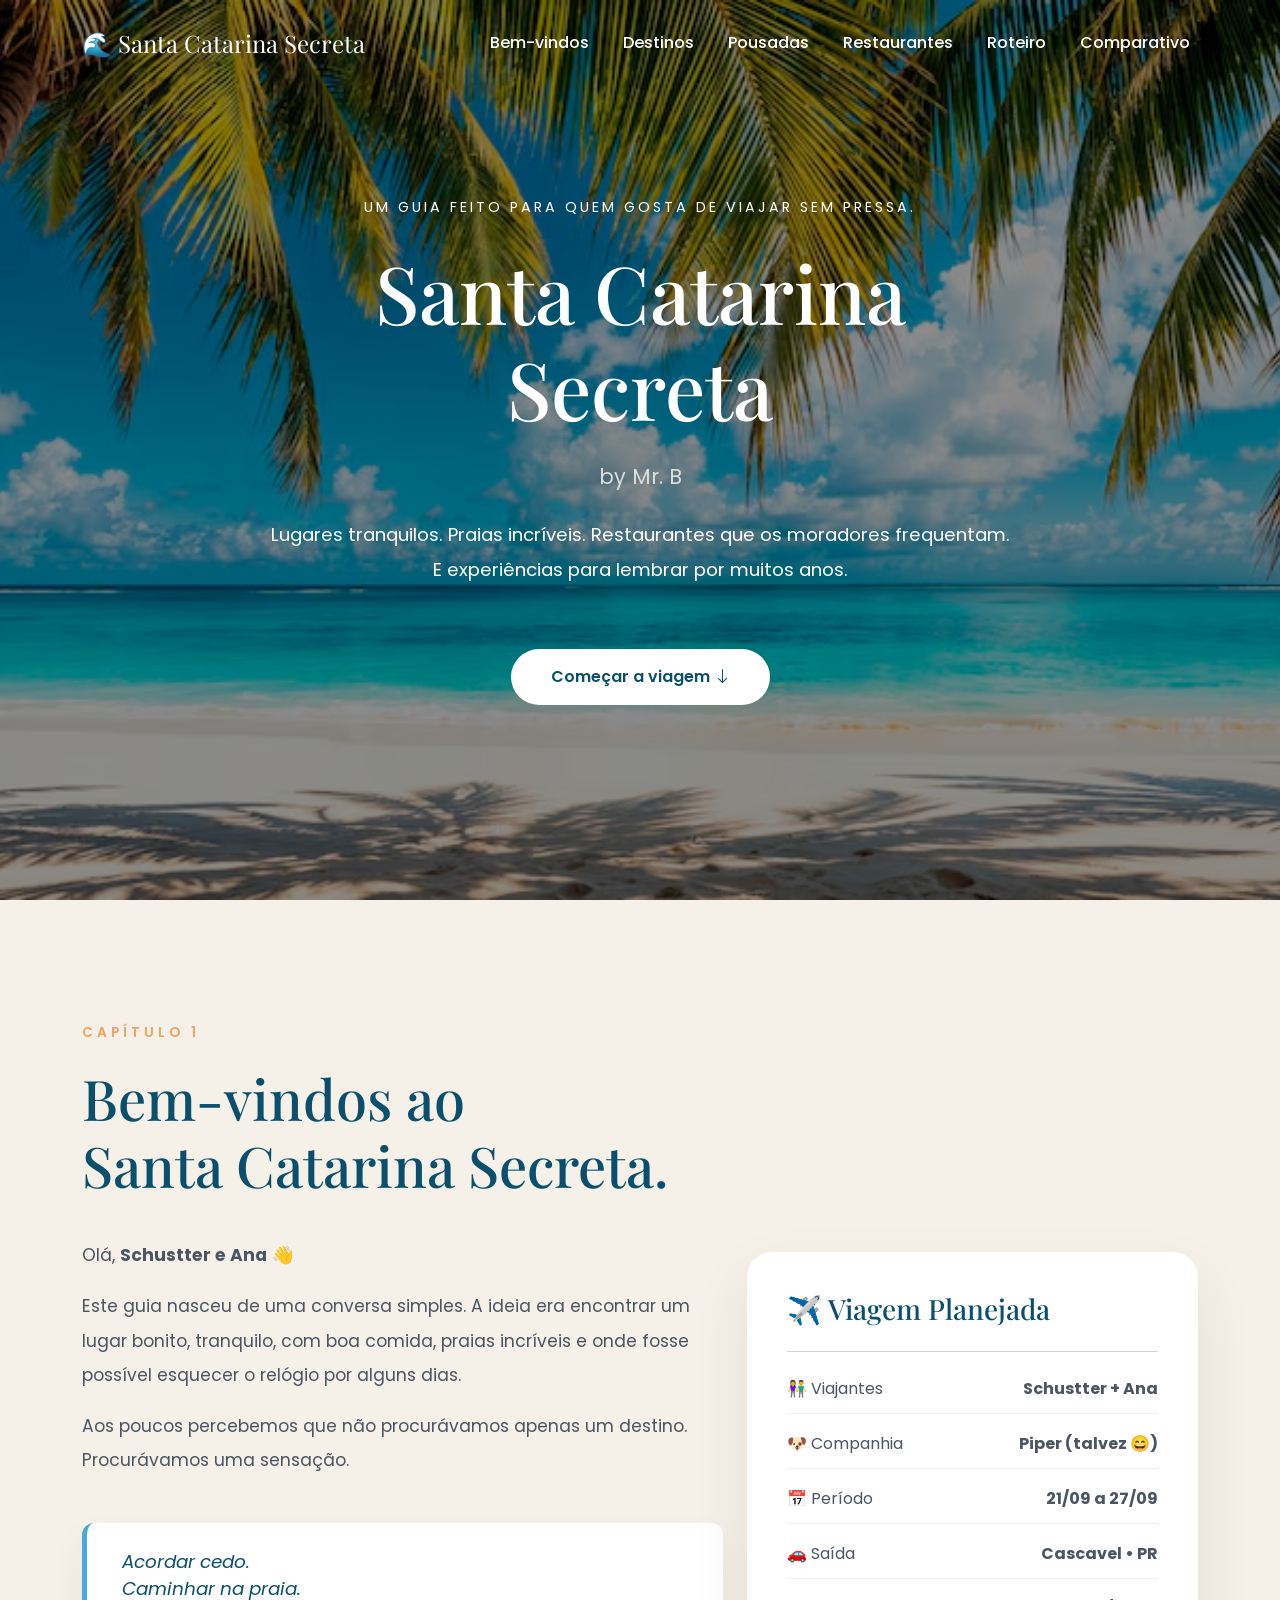
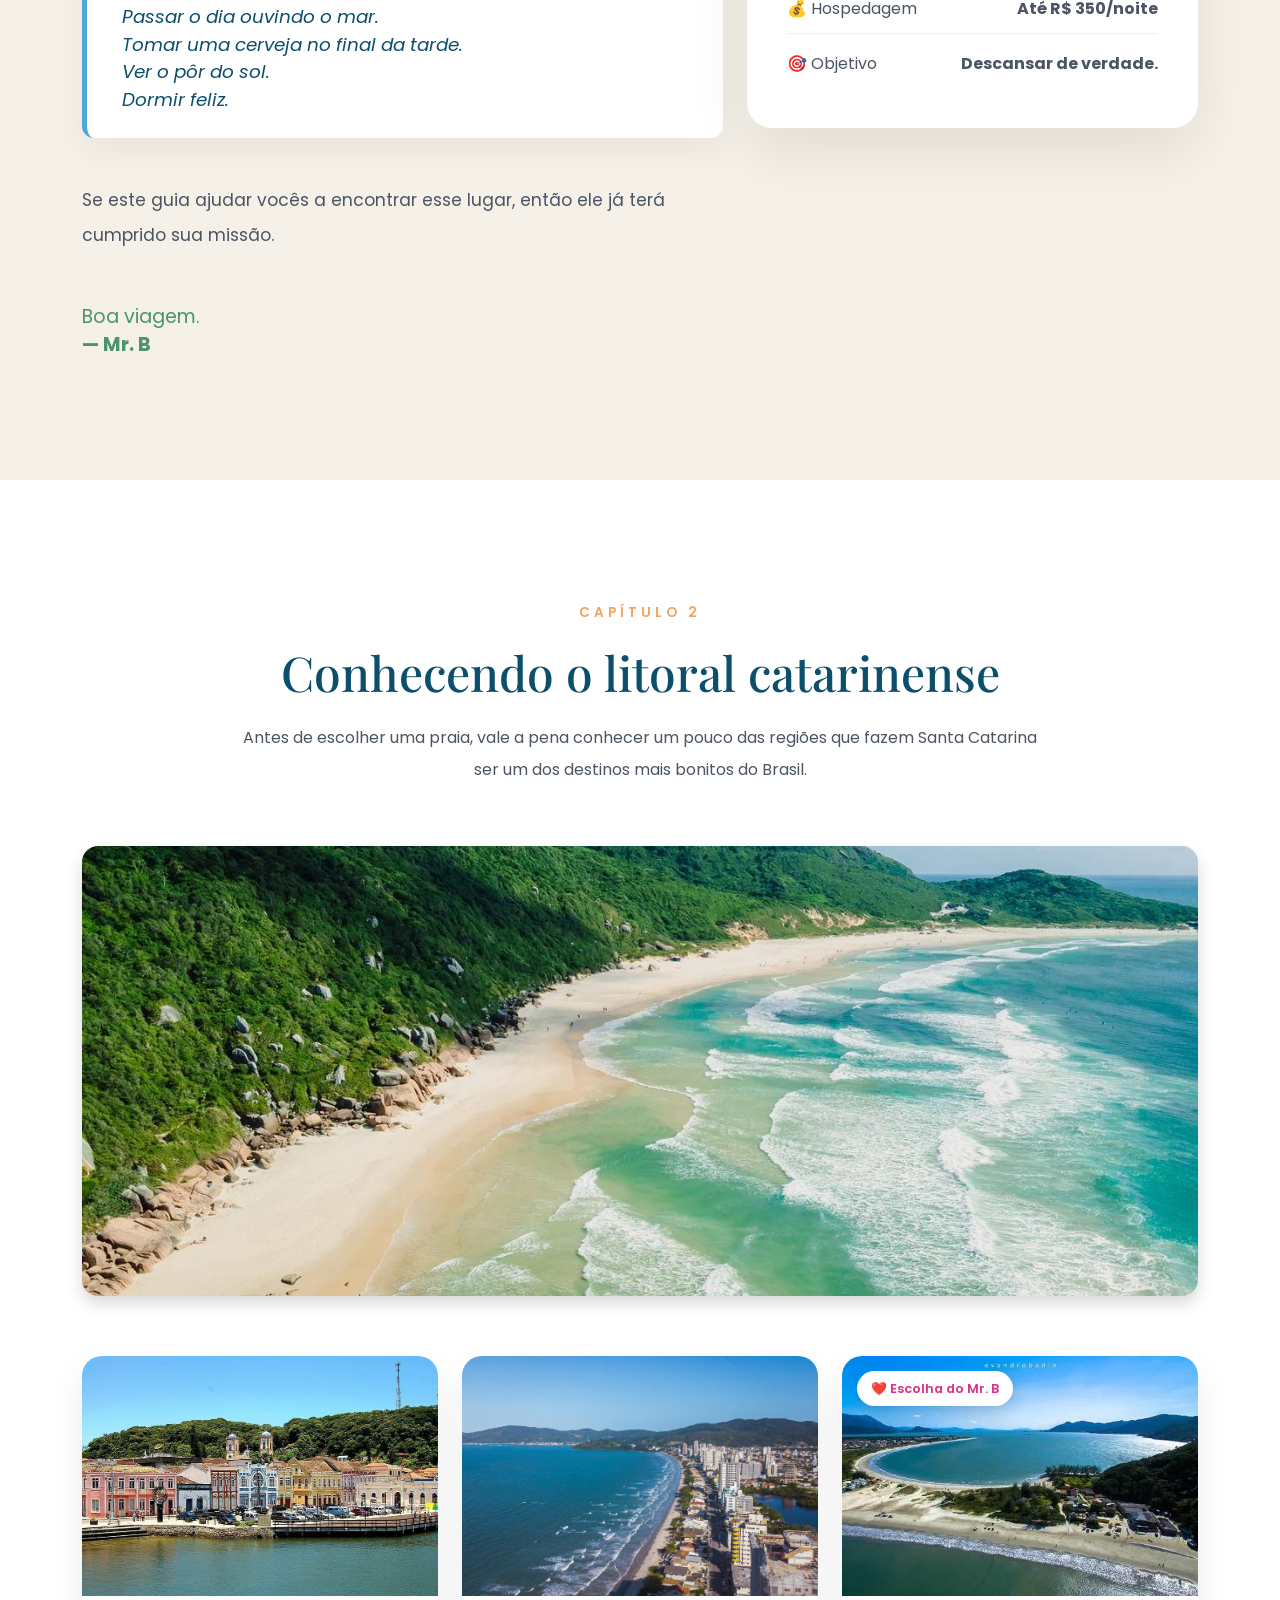
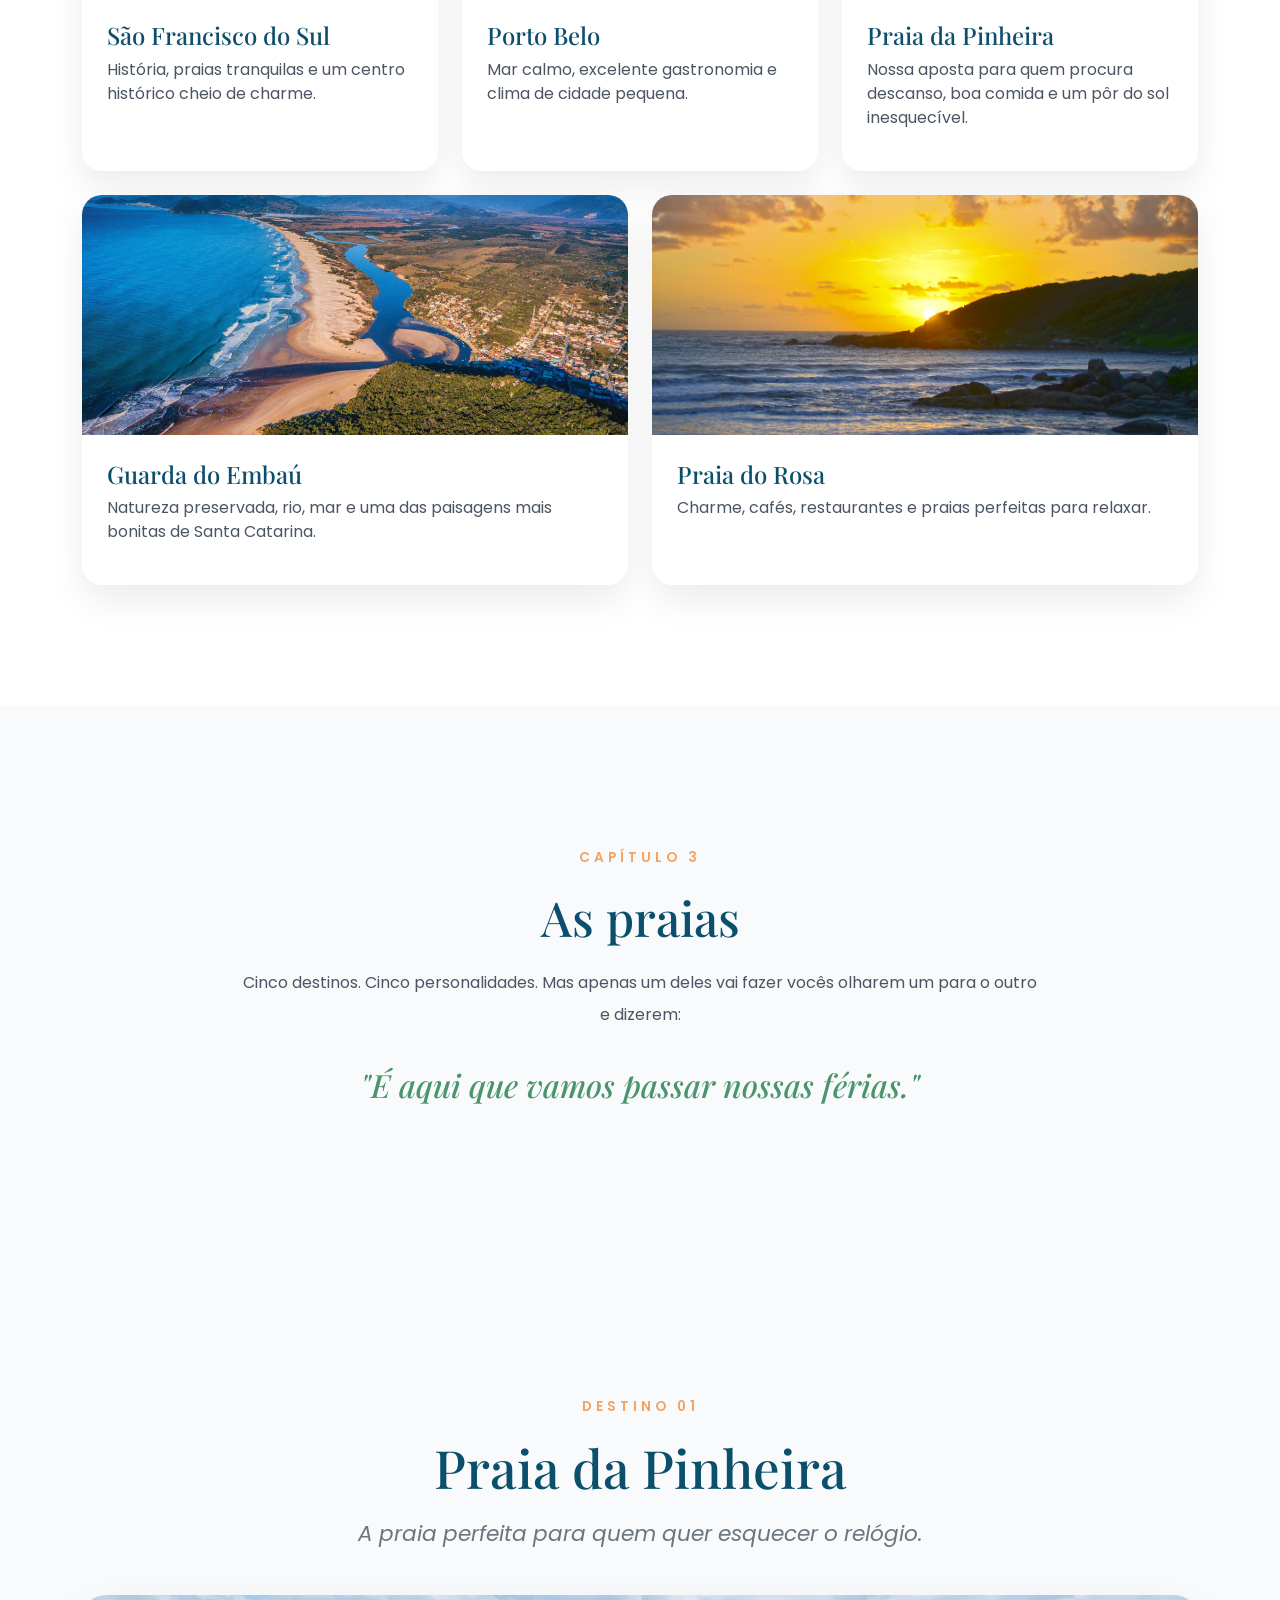
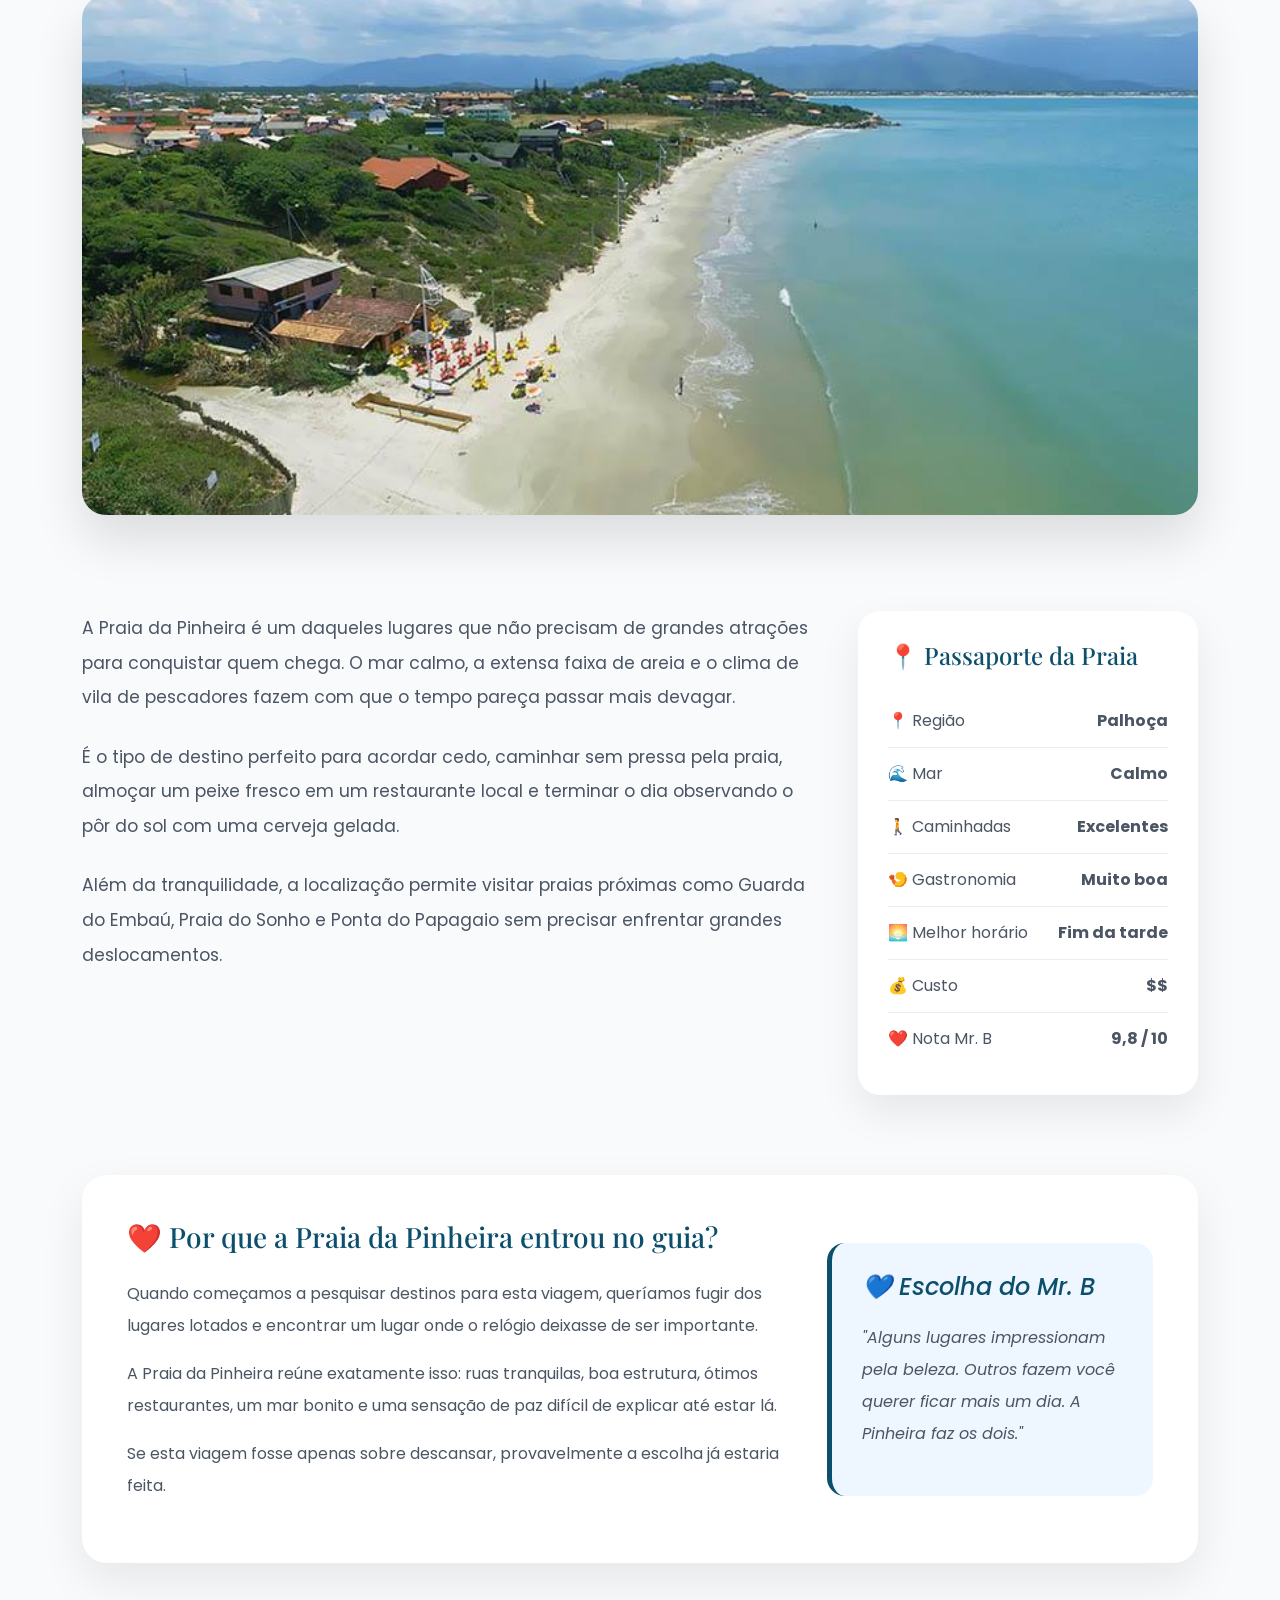
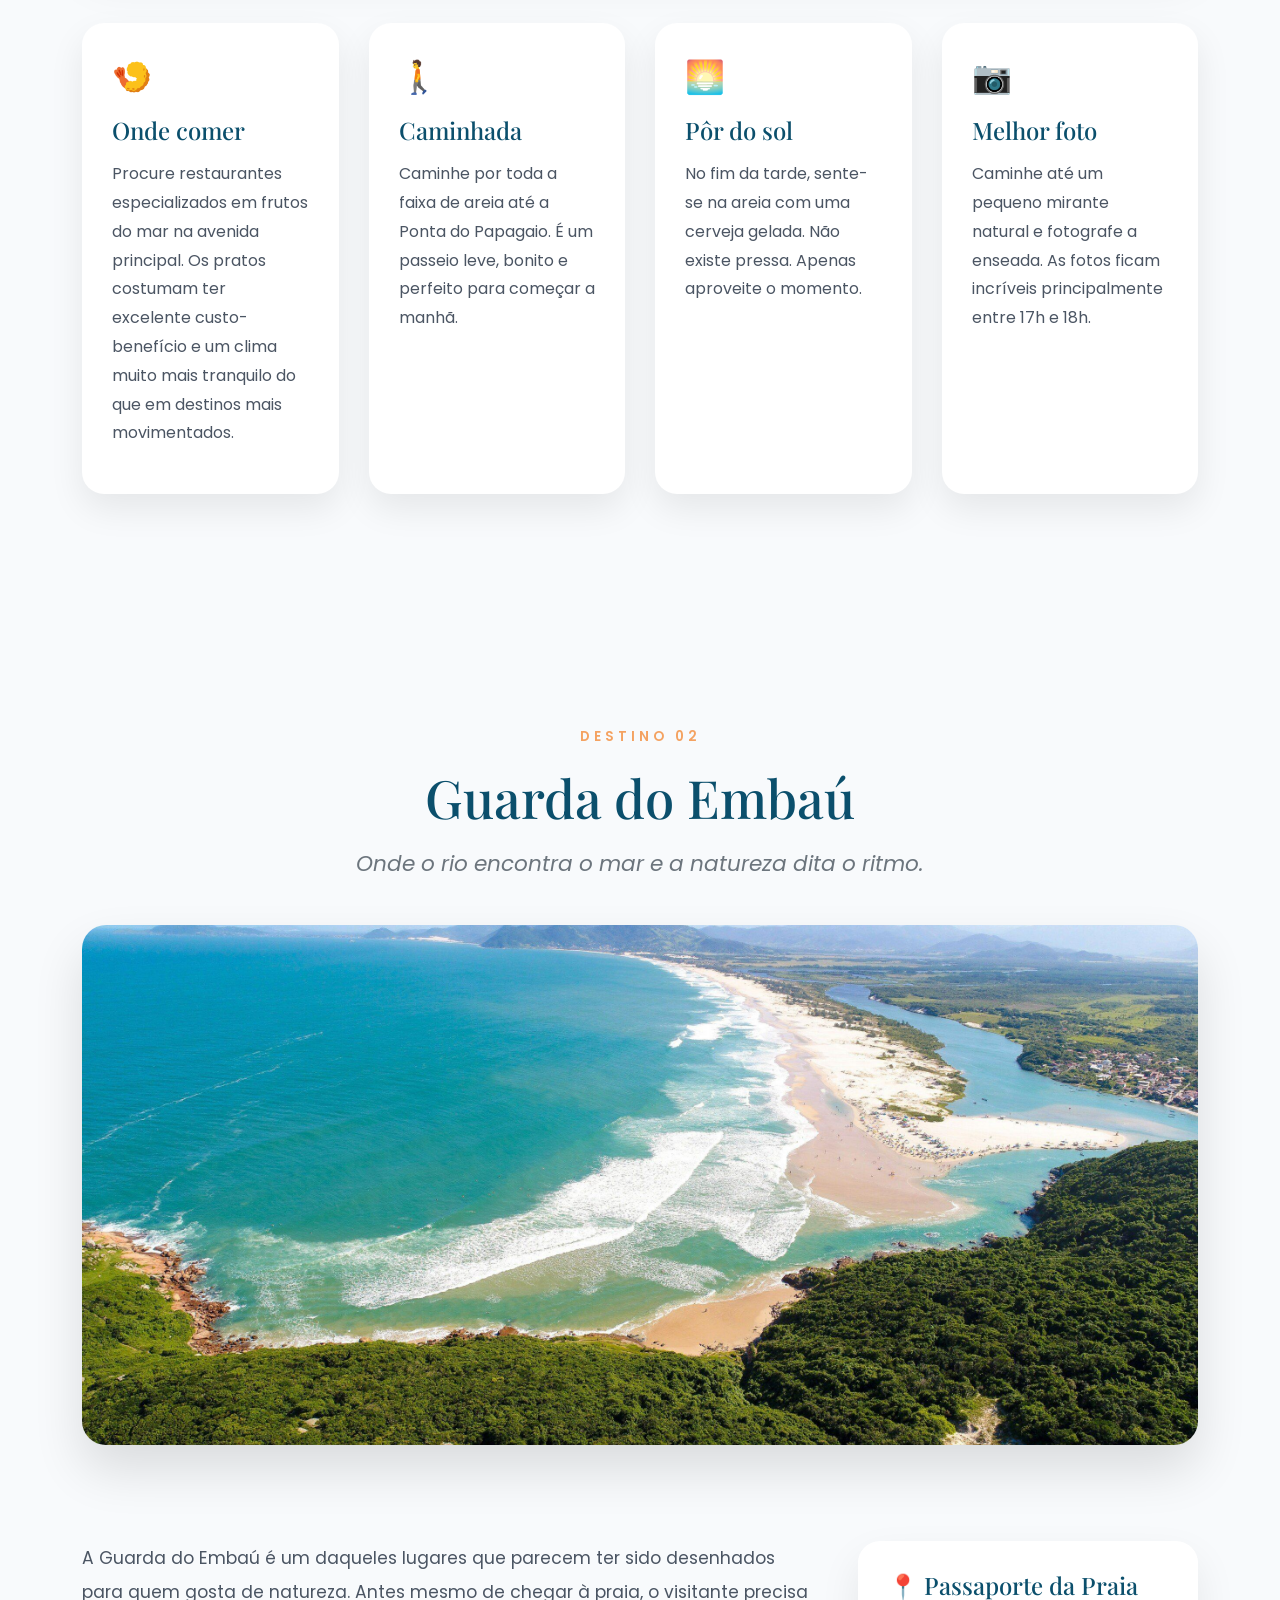
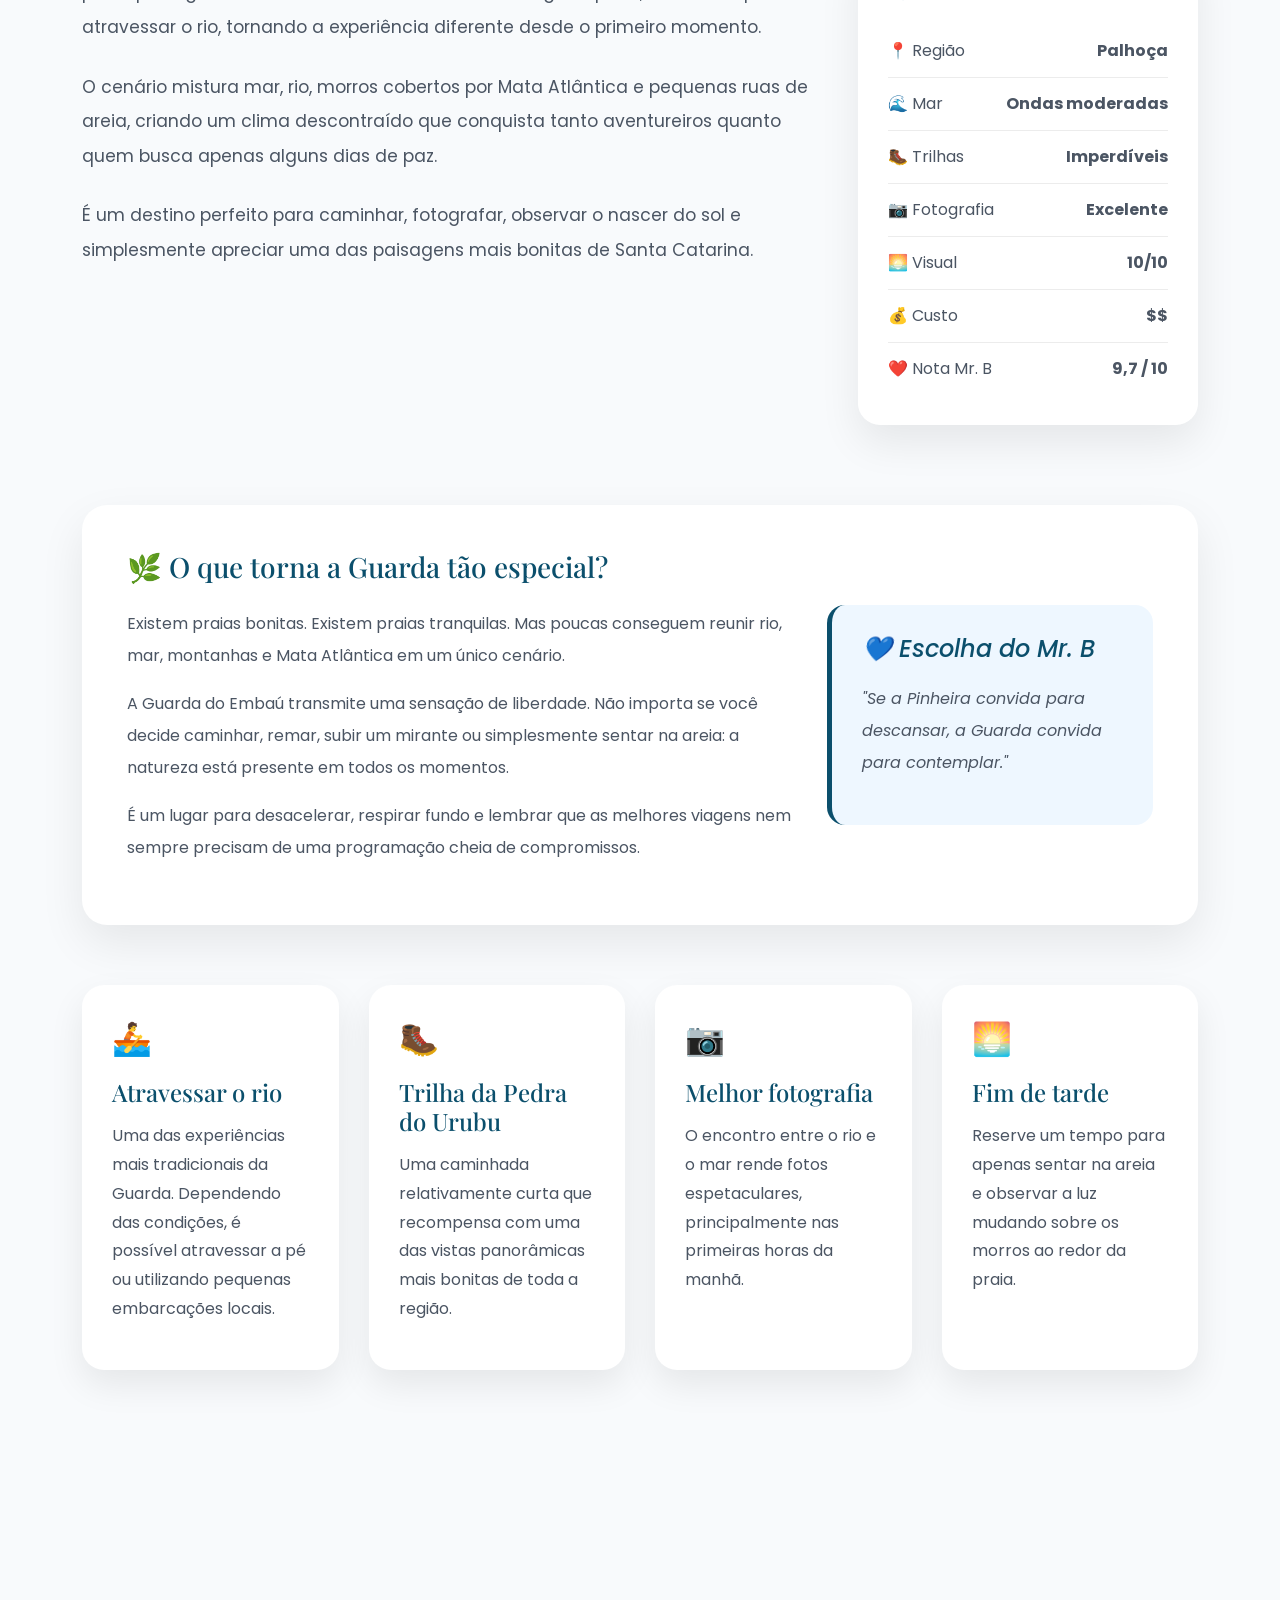
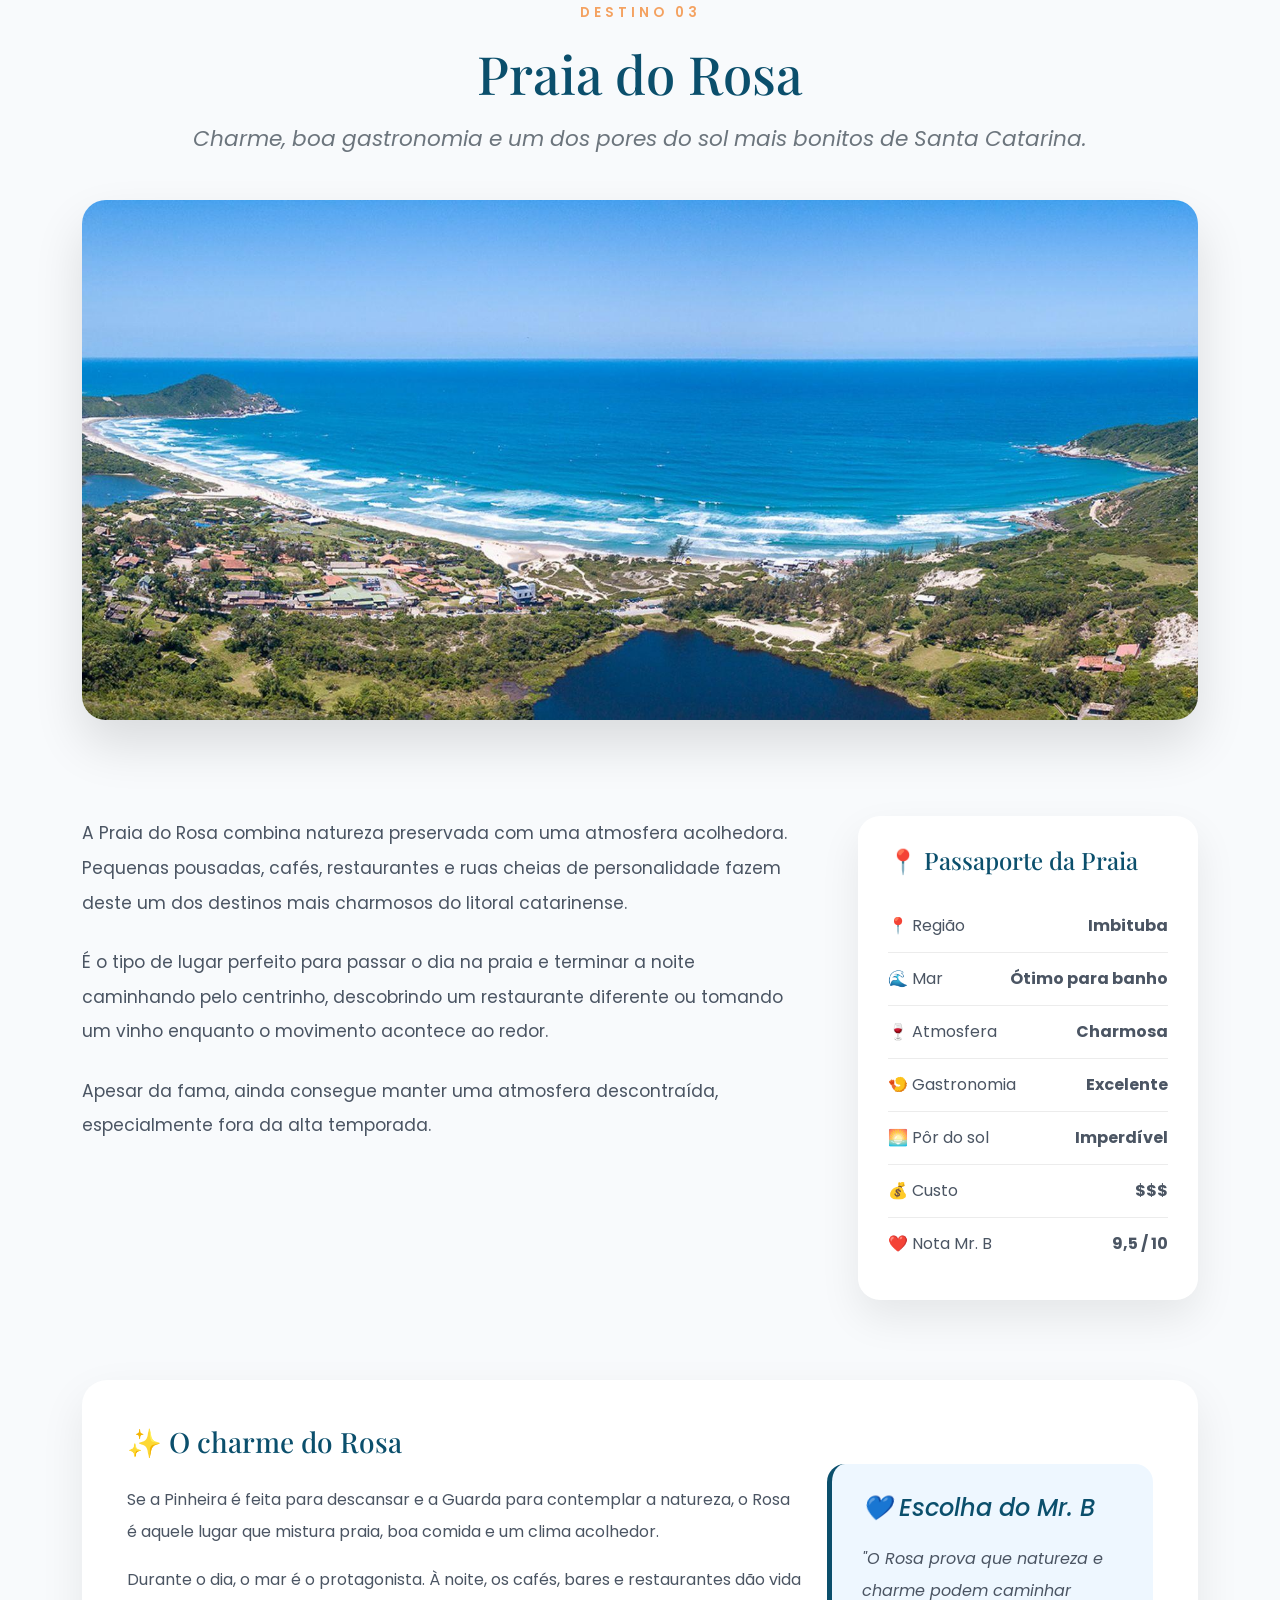
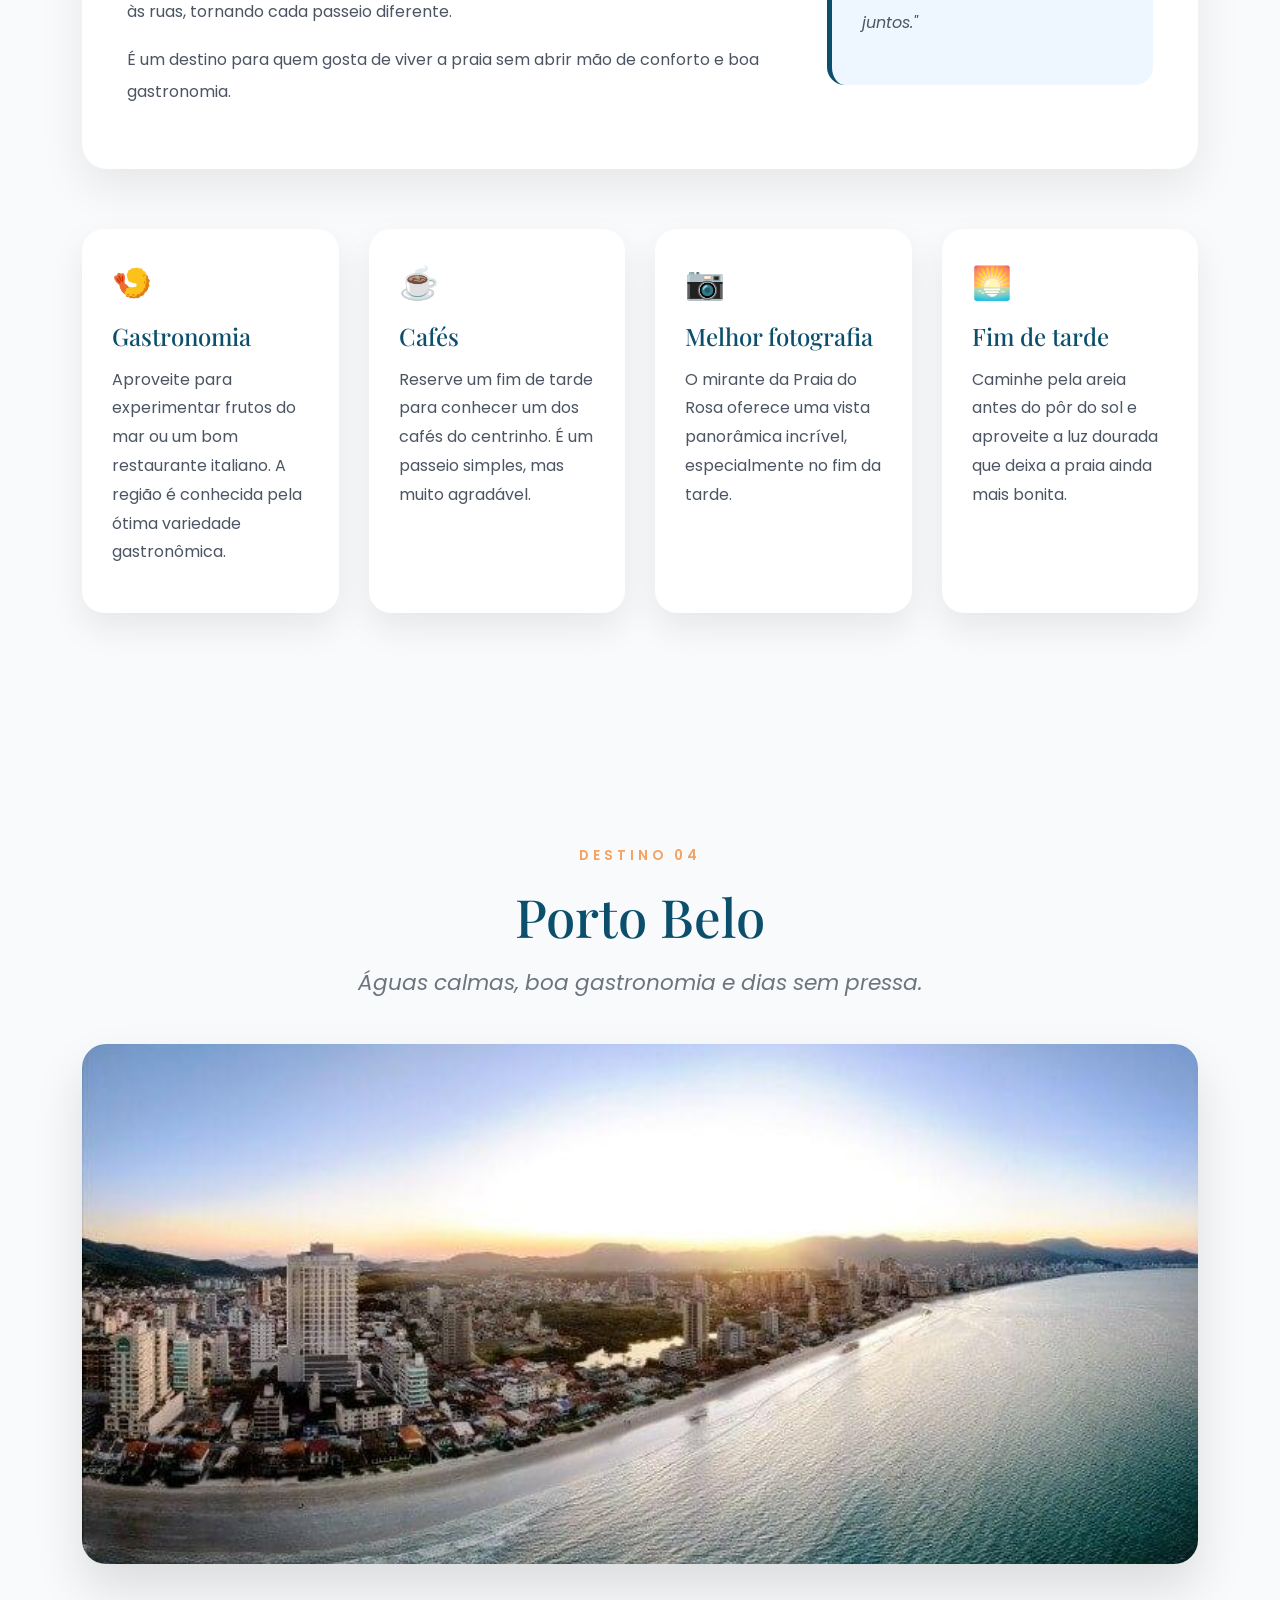
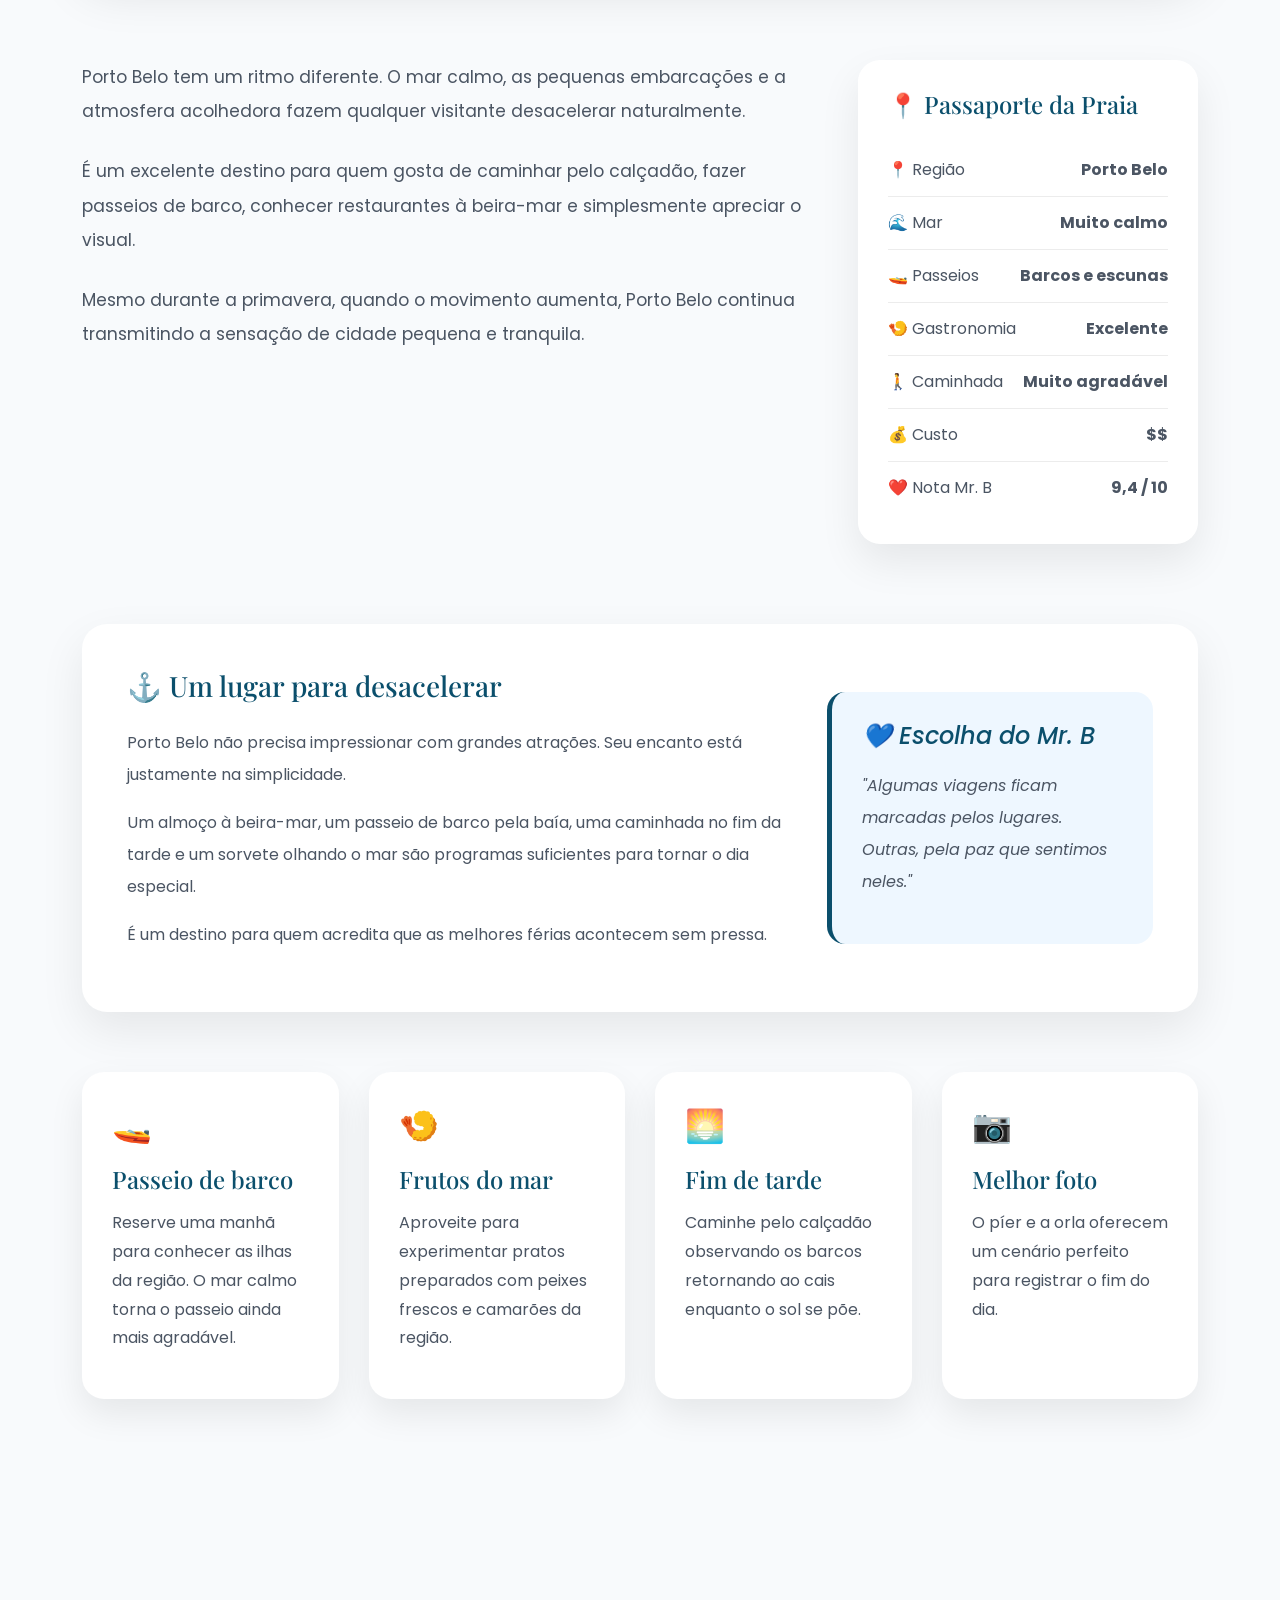
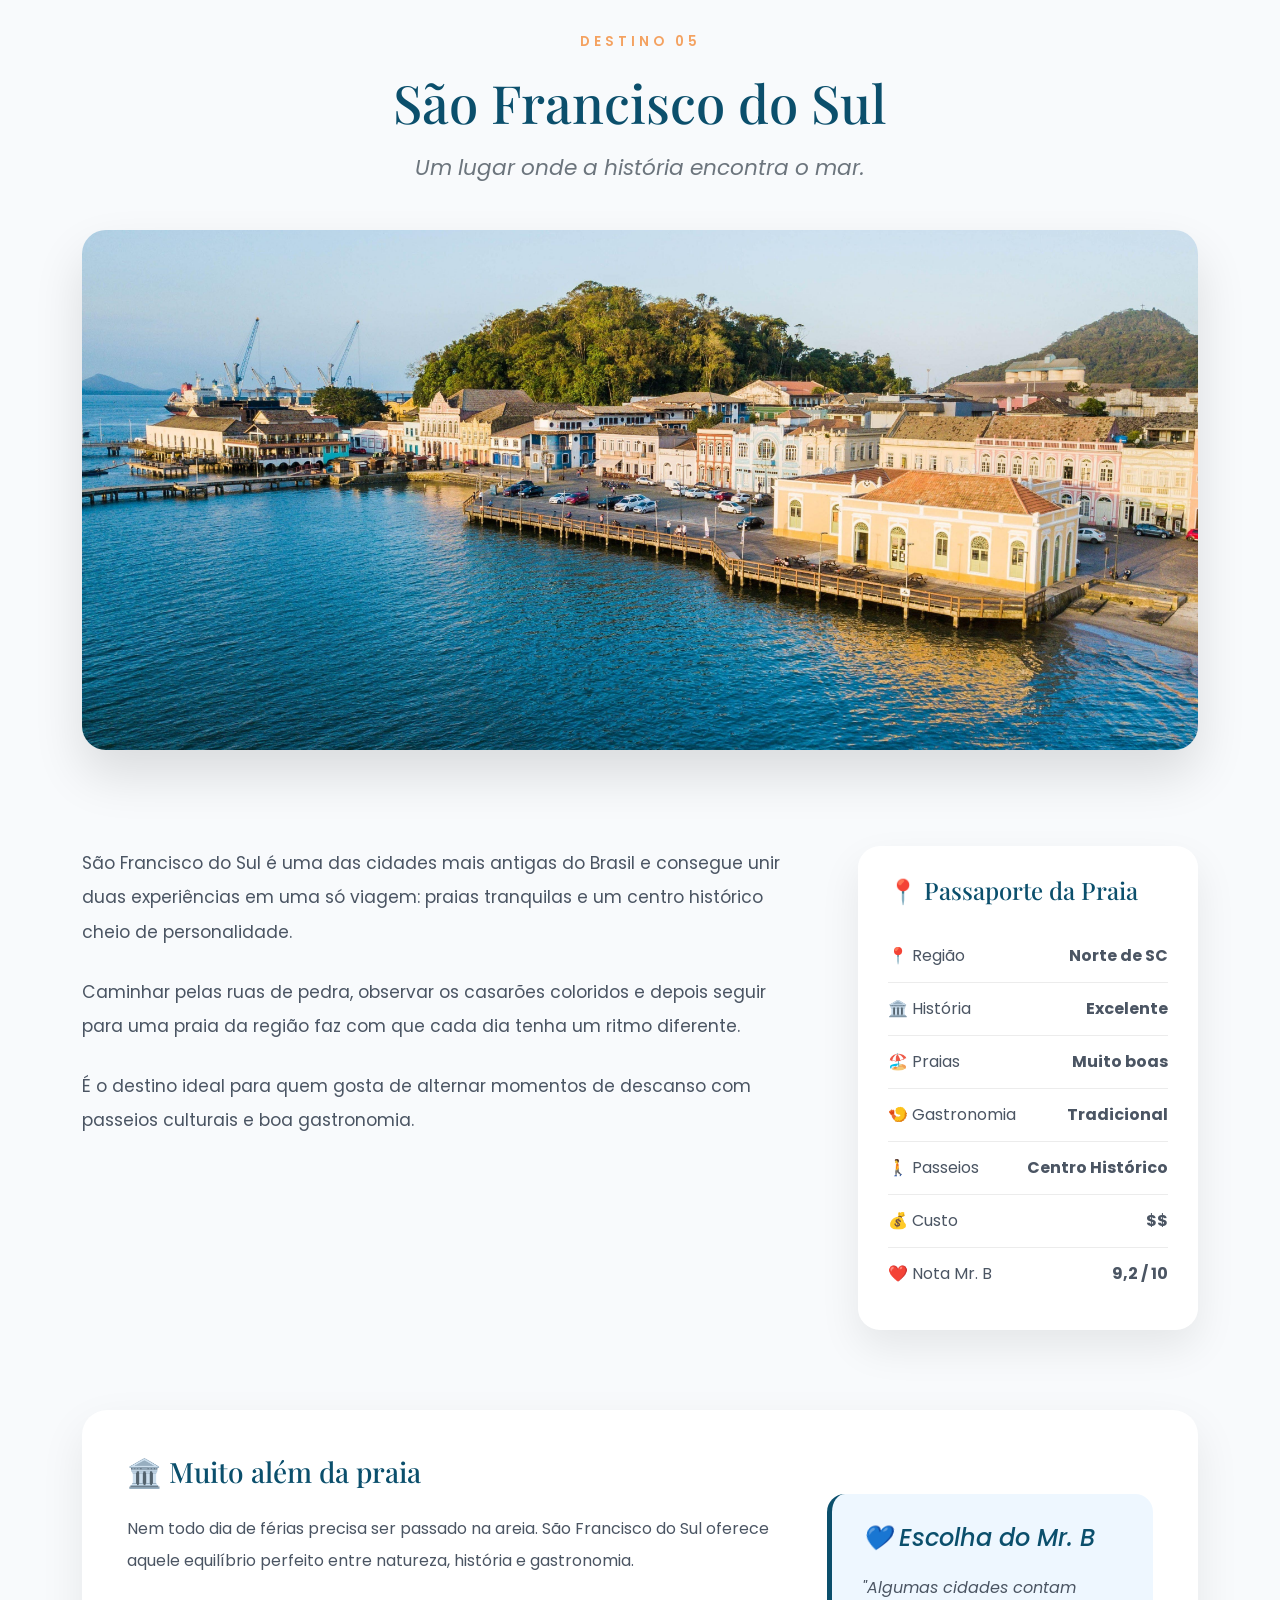
==== commit 1d91fe58: "Novas Implementaçoes" ====
--- a/index.html
+++ b/index.html
@@ -8,10 +8,10 @@
     <title>Santa Catarina Secreta | by Mr. B</title>
 
     <!-- Bootstrap -->
-    <link href="https://cdn.jsdelivr.net/npm/bootstrap@5.3.7/dist/css/bootstrap.min.css" rel="stylesheet">
+    <link href="https://cdn.jsdelivr.net/npm/bootstrap@5.3.3/dist/css/bootstrap.min.css" rel="stylesheet">
 
     <!-- Bootstrap Icons -->
-    <link href="https://cdn.jsdelivr.net/npm/bootstrap-icons@1.13.1/font/bootstrap-icons.css" rel="stylesheet">
+    <link href="https://cdn.jsdelivr.net/npm/bootstrap-icons@1.11.3/font/bootstrap-icons.css" rel="stylesheet">
 
     <!-- Google Fonts -->
     <link rel="preconnect" href="https://fonts.googleapis.com">
@@ -29,3293 +29,1481 @@
     <!-- ===================================================== -->
     <!-- NAVBAR -->
     <!-- ===================================================== -->
-
     <nav class="navbar navbar-expand-lg navbar-custom fixed-top">
-
         <div class="container">
-
-            <a class="navbar-brand" href="#">
-
-                🌊 Santa Catarina Secreta
-
+            <a class="navbar-brand" href="#">🌊 Santa Catarina Secreta</a>
+            <button class="navbar-toggler" type="button" data-bs-toggle="collapse" data-bs-target="#menu">
+                <span class="navbar-toggler-icon"></span>
+            </button>
+
+            <div class="collapse navbar-collapse justify-content-end" id="menu">
+                <ul class="navbar-nav">
+                    <li class="nav-item"><a class="nav-link" href="#welcome">Bem-vindos</a></li>
+                    <li class="nav-item"><a class="nav-link" href="#destinos">Destinos</a></li>
+                    <li class="nav-item"><a class="nav-link" href="#pousadas">Pousadas</a></li>
+                    <li class="nav-item"><a class="nav-link" href="#gastronomia">Restaurantes</a></li>
+                    <li class="nav-item"><a class="nav-link" href="#roteiro">Roteiro</a></li>
+                    <li class="nav-item"><a class="nav-link" href="#comparativo">Comparativo</a></li>
+                </ul>
+            </div>
+        </div>
+    </nav>
+
+    <!-- HERO -->
+    <section class="hero">
+        <div class="overlay"></div>
+        <div class="hero-content">
+            <span class="subtitle">Um guia feito para quem gosta de viajar sem pressa.</span>
+            <h1>Santa Catarina<br>Secreta</h1>
+            <p class="author">by Mr. B</p>
+            <p class="description">
+                Lugares tranquilos. Praias incríveis. Restaurantes que os moradores frequentam. E experiências para
+                lembrar por muitos anos.
+            </p>
+            <a href="#welcome" class="btn-start">
+                Começar a viagem <i class="bi bi-arrow-down"></i>
             </a>
-
-            <button class="navbar-toggler" type="button" data-bs-toggle="collapse" data-bs-target="#menu">
-
-                <span class="navbar-toggler-icon"></span>
-
-            </button>
-
-            <div class="collapse navbar-collapse justify-content-end" id="menu">
-
-                <ul class="navbar-nav">
-
-                    <li class="nav-item">
-                        <a class="nav-link" href="#welcome">
-                            Bem-vindos
-                        </a>
-                    </li>
-
-                    <li class="nav-item">
-                        <a class="nav-link" href="#destinos">
-                            Destinos
-                        </a>
-                    </li>
-
-                    <li class="nav-item">
-                        <a class="nav-link" href="#pousadas">
-                            Pousadas
-                        </a>
-                    </li>
-
-                    <li class="nav-item">
-                        <a class="nav-link" href="#gastronomia">
-                            Restaurantes
-                        </a>
-                    </li>
-
-                    <li class="nav-item">
-                        <a class="nav-link" href="#roteiro">
-                            Roteiro
-                        </a>
-                    </li>
-
-                </ul>
-
-            </div>
-
-        </div>
-
-    </nav>
-
-    <!-- HERO -->
-
-    <section class="hero">
-
-        <div class="overlay"></div>
-
-        <div class="hero-content">
-
-            <span class="subtitle">
-                Um guia feito para quem gosta de viajar sem pressa.
-            </span>
-
-            <h1>
-                Santa Catarina
-                <br>
-                Secreta
-            </h1>
-
-            <p class="author">
-                by Mr. B
+        </div>
+    </section>
+
+    <!-- ===================================================== -->
+    <!-- CAPÍTULO 1 - BEM-VINDOS -->
+    <!-- ===================================================== -->
+    <section id="welcome" class="welcome">
+        <div class="container">
+            <div class="row align-items-center gy-5">
+                <div class="col-lg-7">
+                    <span class="chapter">CAPÍTULO 1</span>
+                    <h2>Bem-vindos ao<br>Santa Catarina Secreta.</h2>
+                    <p>Olá, <strong>Schustter e Ana</strong> 👋</p>
+                    <p>
+                        Este guia nasceu de uma conversa simples. A ideia era encontrar um lugar bonito, tranquilo, com
+                        boa comida, praias incríveis e onde fosse possível esquecer o relógio por alguns dias.
+                    </p>
+                    <p>Aos poucos percebemos que não procurávamos apenas um destino. Procurávamos uma sensação.</p>
+                    <blockquote>
+                        Acordar cedo.<br>Caminhar na praia.<br>Passar o dia ouvindo o mar.<br>Tomar uma cerveja no final
+                        da tarde.<br>Ver o pôr do sol.<br>Dormir feliz.
+                    </blockquote>
+                    <p>Se este guia ajudar vocês a encontrar esse lugar, então ele já terá cumprido sua missão.</p>
+                    <div class="assinatura">Boa viagem.<br><strong>— Mr. B</strong></div>
+                </div>
+
+                <div class="col-lg-5">
+                    <div class="travel-card">
+                        <h3>✈️ Viagem Planejada</h3>
+                        <hr>
+                        <div class="info"><span>👫 Viajantes</span><strong>Schustter + Ana</strong></div>
+                        <div class="info"><span>🐶 Companhia</span><strong>Piper (talvez 😄)</strong></div>
+                        <div class="info"><span>📅 Período</span><strong>21/09 a 27/09</strong></div>
+                        <div class="info"><span>🚗 Saída</span><strong>Cascavel • PR</strong></div>
+                        <div class="info"><span>💰 Hospedagem</span><strong>Até R$ 350/noite</strong></div>
+                        <div class="info"><span>🎯 Objetivo</span><strong>Descansar de verdade.</strong></div>
+                    </div>
+                </div>
+            </div>
+        </div>
+    </section>
+
+    <!-- ===================================================== -->
+    <!-- CAPÍTULO 2 - DESTINOS -->
+    <!-- ===================================================== -->
+    <section id="destinos" class="destinos">
+        <div class="container">
+            <div class="section-title">
+                <span class="chapter">CAPÍTULO 2</span>
+                <h2>Conhecendo o litoral catarinense</h2>
+                <p>
+                    Antes de escolher uma praia, vale a pena conhecer um pouco das regiões que fazem Santa Catarina ser
+                    um dos destinos mais bonitos do Brasil.
+                </p>
+            </div>
+
+            <div class="banner-praia">
+                <img src="img/litoral.jpg" class="img-fluid rounded-4 shadow" alt="Litoral Catarinense">
+            </div>
+
+            <div class="row g-4">
+                <div class="col-lg-4 col-md-6">
+                    <div class="destino-card">
+                        <img src="img/sfs.jpg" alt="São Francisco do Sul">
+                        <div class="card-body">
+                            <h4>São Francisco do Sul</h4>
+                            <p>História, praias tranquilas e um centro histórico cheio de charme.</p>
+                        </div>
+                    </div>
+                </div>
+
+                <div class="col-lg-4 col-md-6">
+                    <div class="destino-card">
+                        <img src="img/porto-belo.jpg" alt="Porto Belo">
+                        <div class="card-body">
+                            <h4>Porto Belo</h4>
+                            <p>Mar calmo, excelente gastronomia e clima de cidade pequena.</p>
+                        </div>
+                    </div>
+                </div>
+
+                <div class="col-lg-4 col-md-6">
+                    <div class="destino-card destaque">
+                        <span class="badge-mrb">❤️ Escolha do Mr. B</span>
+                        <img src="img/pinheira.jpg" alt="Praia da Pinheira">
+                        <div class="card-body">
+                            <h4>Praia da Pinheira</h4>
+                            <p>Nossa aposta para quem procura descanso, boa comida e um pôr do sol inesquecível.</p>
+                        </div>
+                    </div>
+                </div>
+
+                <div class="col-lg-6">
+                    <div class="destino-card">
+                        <img src="img/guarda.jpg" alt="Guarda do Embaú">
+                        <div class="card-body">
+                            <h4>Guarda do Embaú</h4>
+                            <p>Natureza preservada, rio, mar e uma das paisagens mais bonitas de Santa Catarina.</p>
+                        </div>
+                    </div>
+                </div>
+
+                <div class="col-lg-6">
+                    <div class="destino-card">
+                        <img src="img/rosa.jpg" alt="Praia do Rosa">
+                        <div class="card-body">
+                            <h4>Praia do Rosa</h4>
+                            <p>Charme, cafés, restaurantes e praias perfeitas para relaxar.</p>
+                        </div>
+                    </div>
+                </div>
+            </div>
+        </div>
+    </section>
+
+    <!-- ===================================================== -->
+    <!-- CAPÍTULO 3 - AS PRAIAS -->
+    <!-- ===================================================== -->
+    <section id="praias" class="praias">
+        <div class="container">
+            <div class="section-title">
+                <span class="chapter">CAPÍTULO 3</span>
+                <h2>As praias</h2>
+                <p>
+                    Cinco destinos. Cinco personalidades. Mas apenas um deles vai fazer vocês olharem um para o outro e
+                    dizerem:
+                </p>
+                <h4 class="quote">"É aqui que vamos passar nossas férias."</h4>
+            </div>
+        </div>
+    </section>
+
+    <!-- PRAIA DA PINHEIRA -->
+    <section class="praia-section">
+        <div class="container">
+            <div class="praia-header">
+                <span class="praia-numero">DESTINO 01</span>
+                <h2>Praia da Pinheira</h2>
+                <p class="praia-frase">A praia perfeita para quem quer esquecer o relógio.</p>
+            </div>
+
+            <div class="praia-banner">
+                <img src="img/destinos/pinheira-banner.jpg" alt="Praia da Pinheira" class="img-fluid">
+            </div>
+
+            <div class="row mt-5 g-5 align-items-start">
+                <div class="col-lg-8">
+                    <div class="praia-texto">
+                        <p>
+                            A Praia da Pinheira é um daqueles lugares que não precisam de grandes atrações para
+                            conquistar quem chega. O mar calmo, a extensa faixa de areia e o clima de vila de pescadores
+                            fazem com que o tempo pareça passar mais devagar.
+                        </p>
+                        <p>
+                            É o tipo de destino perfeito para acordar cedo, caminhar sem pressa pela praia, almoçar um
+                            peixe fresco em um restaurante local e terminar o dia observando o pôr do sol com uma
+                            cerveja gelada.
+                        </p>
+                        <p>
+                            Além da tranquilidade, a localização permite visitar praias próximas como Guarda do Embaú,
+                            Praia do Sonho e Ponta do Papagaio sem precisar enfrentar grandes deslocamentos.
+                        </p>
+                    </div>
+                </div>
+
+                <div class="col-lg-4">
+                    <div class="passaporte">
+                        <h4>📍 Passaporte da Praia</h4>
+                        <div class="item"><span>📍 Região</span><strong>Palhoça</strong></div>
+                        <div class="item"><span>🌊 Mar</span><strong>Calmo</strong></div>
+                        <div class="item"><span>🚶 Caminhadas</span><strong>Excelentes</strong></div>
+                        <div class="item"><span>🍤 Gastronomia</span><strong>Muito boa</strong></div>
+                        <div class="item"><span>🌅 Melhor horário</span><strong>Fim da tarde</strong></div>
+                        <div class="item"><span>💰 Custo</span><strong>$$</strong></div>
+                        <div class="item"><span>❤️ Nota Mr. B</span><strong>9,8 / 10</strong></div>
+                    </div>
+                </div>
+            </div>
+
+            <div class="mrb-box">
+                <div class="row align-items-center">
+                    <div class="col-lg-8">
+                        <h3>❤️ Por que a Praia da Pinheira entrou no guia?</h3>
+                        <p>
+                            Quando começamos a pesquisar destinos para esta viagem, queríamos fugir dos lugares lotados
+                            e encontrar um lugar onde o relógio deixasse de ser importante.
+                        </p>
+                        <p>
+                            A Praia da Pinheira reúne exatamente isso: ruas tranquilas, boa estrutura, ótimos
+                            restaurantes, um mar bonito e uma sensação de paz difícil de explicar até estar lá.
+                        </p>
+                        <p>Se esta viagem fosse apenas sobre descansar, provavelmente a escolha já estaria feita.</p>
+                    </div>
+
+                    <div class="col-lg-4">
+                        <div class="mrb-quote">
+                            <h4>💙 Escolha do Mr. B</h4>
+                            <p>"Alguns lugares impressionam pela beleza. Outros fazem você querer ficar mais um dia. A
+                                Pinheira faz os dois."</p>
+                        </div>
+                    </div>
+                </div>
+            </div>
+
+            <div class="dicas-grid">
+                <div class="dica-card">
+                    <div class="emoji">🍤</div>
+                    <h4>Onde comer</h4>
+                    <p>Procure restaurantes especializados em frutos do mar na avenida principal. Os pratos costumam ter
+                        excelente custo-benefício e um clima muito mais tranquilo do que em destinos mais movimentados.
+                    </p>
+                </div>
+
+                <div class="dica-card">
+                    <div class="emoji">🚶</div>
+                    <h4>Caminhada</h4>
+                    <p>Caminhe por toda a faixa de areia até a Ponta do Papagaio. É um passeio leve, bonito e perfeito
+                        para começar a manhã.</p>
+                </div>
+
+                <div class="dica-card">
+                    <div class="emoji">🌅</div>
+                    <h4>Pôr do sol</h4>
+                    <p>No fim da tarde, sente-se na areia com uma cerveja gelada. Não existe pressa. Apenas aproveite o
+                        momento.</p>
+                </div>
+
+                <div class="dica-card">
+                    <div class="emoji">📷</div>
+                    <h4>Melhor foto</h4>
+                    <p>Caminhe até um pequeno mirante natural e fotografe a enseada. As fotos ficam incríveis
+                        principalmente entre 17h e 18h.</p>
+                </div>
+            </div>
+        </div>
+    </section>
+
+    <!-- GUARDA DO EMBAÚ -->
+    <section class="praia-section">
+        <div class="container">
+            <div class="praia-header">
+                <span class="praia-numero">DESTINO 02</span>
+                <h2>Guarda do Embaú</h2>
+                <p class="praia-frase">Onde o rio encontra o mar e a natureza dita o ritmo.</p>
+            </div>
+
+            <div class="praia-banner">
+                <img src="img/destinos/guarda-banner.jpg" class="img-fluid" alt="Guarda do Embaú">
+            </div>
+
+            <div class="row mt-5 g-5">
+                <div class="col-lg-8">
+                    <div class="praia-texto">
+                        <p>A Guarda do Embaú é um daqueles lugares que parecem ter sido desenhados para quem gosta de
+                            natureza. Antes mesmo de chegar à praia, o visitante precisa atravessar o rio, tornando a
+                            experiência diferente desde o primeiro momento.</p>
+                        <p>O cenário mistura mar, rio, morros cobertos por Mata Atlântica e pequenas ruas de areia,
+                            criando um clima descontraído que conquista tanto aventureiros quanto quem busca apenas
+                            alguns dias de paz.</p>
+                        <p>É um destino perfeito para caminhar, fotografar, observar o nascer do sol e simplesmente
+                            apreciar uma das paisagens mais bonitas de Santa Catarina.</p>
+                    </div>
+                </div>
+
+                <div class="col-lg-4">
+                    <div class="passaporte">
+                        <h4>📍 Passaporte da Praia</h4>
+                        <div class="item"><span>📍 Região</span><strong>Palhoça</strong></div>
+                        <div class="item"><span>🌊 Mar</span><strong>Ondas moderadas</strong></div>
+                        <div class="item"><span>🥾 Trilhas</span><strong>Imperdíveis</strong></div>
+                        <div class="item"><span>📷 Fotografia</span><strong>Excelente</strong></div>
+                        <div class="item"><span>🌅 Visual</span><strong>10/10</strong></div>
+                        <div class="item"><span>💰 Custo</span><strong>$$</strong></div>
+                        <div class="item"><span>❤️ Nota Mr. B</span><strong>9,7 / 10</strong></div>
+                    </div>
+                </div>
+            </div>
+
+            <div class="mrb-box">
+                <div class="row align-items-center">
+                    <div class="col-lg-8">
+                        <h3>🌿 O que torna a Guarda tão especial?</h3>
+                        <p>Existem praias bonitas. Existem praias tranquilas. Mas poucas conseguem reunir rio, mar,
+                            montanhas e Mata Atlântica em um único cenário.</p>
+                        <p>A Guarda do Embaú transmite uma sensação de liberdade. Não importa se você decide caminhar,
+                            remar, subir um mirante ou simplesmente sentar na areia: a natureza está presente em todos
+                            os momentos.</p>
+                        <p>É um lugar para desacelerar, respirar fundo e lembrar que as melhores viagens nem sempre
+                            precisam de uma programação cheia de compromissos.</p>
+                    </div>
+
+                    <div class="col-lg-4">
+                        <div class="mrb-quote">
+                            <h4>💙 Escolha do Mr. B</h4>
+                            <p>"Se a Pinheira convida para descansar, a Guarda convida para contemplar."</p>
+                        </div>
+                    </div>
+                </div>
+            </div>
+
+            <div class="dicas-grid">
+                <div class="dica-card">
+                    <div class="emoji">🚣</div>
+                    <h4>Atravessar o rio</h4>
+                    <p>Uma das experiências mais tradicionais da Guarda. Dependendo das condições, é possível atravessar
+                        a pé ou utilizando pequenas embarcações locais.</p>
+                </div>
+                <div class="dica-card">
+                    <div class="emoji">🥾</div>
+                    <h4>Trilha da Pedra do Urubu</h4>
+                    <p>Uma caminhada relativamente curta que recompensa com uma das vistas panorâmicas mais bonitas de
+                        toda a região.</p>
+                </div>
+                <div class="dica-card">
+                    <div class="emoji">📷</div>
+                    <h4>Melhor fotografia</h4>
+                    <p>O encontro entre o rio e o mar rende fotos espetaculares, principalmente nas primeiras horas da
+                        manhã.</p>
+                </div>
+                <div class="dica-card">
+                    <div class="emoji">🌅</div>
+                    <h4>Fim de tarde</h4>
+                    <p>Reserve um tempo para apenas sentar na areia e observar a luz mudando sobre os morros ao redor da
+                        praia.</p>
+                </div>
+            </div>
+        </div>
+    </section>
+
+    <!-- PRAIA DO ROSA -->
+    <section class="praia-section">
+        <div class="container">
+            <div class="praia-header">
+                <span class="praia-numero">DESTINO 03</span>
+                <h2>Praia do Rosa</h2>
+                <p class="praia-frase">Charme, boa gastronomia e um dos pores do sol mais bonitos de Santa Catarina.</p>
+            </div>
+
+            <div class="praia-banner">
+                <img src="img/destinos/rosa-banner.jpg" class="img-fluid" alt="Praia do Rosa">
+            </div>
+
+            <div class="row mt-5 g-5">
+                <div class="col-lg-8">
+                    <div class="praia-texto">
+                        <p>A Praia do Rosa combina natureza preservada com uma atmosfera acolhedora. Pequenas pousadas,
+                            cafés, restaurantes e ruas cheias de personalidade fazem deste um dos destinos mais
+                            charmosos do litoral catarinense.</p>
+                        <p>É o tipo de lugar perfeito para passar o dia na praia e terminar a noite caminhando pelo
+                            centrinho, descobrindo um restaurante diferente ou tomando um vinho enquanto o movimento
+                            acontece ao redor.</p>
+                        <p>Apesar da fama, ainda consegue manter uma atmosfera descontraída, especialmente fora da alta
+                            temporada.</p>
+                    </div>
+                </div>
+
+                <div class="col-lg-4">
+                    <div class="passaporte">
+                        <h4>📍 Passaporte da Praia</h4>
+                        <div class="item"><span>📍 Região</span><strong>Imbituba</strong></div>
+                        <div class="item"><span>🌊 Mar</span><strong>Ótimo para banho</strong></div>
+                        <div class="item"><span>🍷 Atmosfera</span><strong>Charmosa</strong></div>
+                        <div class="item"><span>🍤 Gastronomia</span><strong>Excelente</strong></div>
+                        <div class="item"><span>🌅 Pôr do sol</span><strong>Imperdível</strong></div>
+                        <div class="item"><span>💰 Custo</span><strong>$$$</strong></div>
+                        <div class="item"><span>❤️ Nota Mr. B</span><strong>9,5 / 10</strong></div>
+                    </div>
+                </div>
+            </div>
+
+            <div class="mrb-box">
+                <div class="row align-items-center">
+                    <div class="col-lg-8">
+                        <h3>✨ O charme do Rosa</h3>
+                        <p>Se a Pinheira é feita para descansar e a Guarda para contemplar a natureza, o Rosa é aquele
+                            lugar que mistura praia, boa comida e um clima acolhedor.</p>
+                        <p>Durante o dia, o mar é o protagonista. À noite, os cafés, bares e restaurantes dão vida às
+                            ruas, tornando cada passeio diferente.</p>
+                        <p>É um destino para quem gosta de viver a praia sem abrir mão de conforto e boa gastronomia.
+                        </p>
+                    </div>
+
+                    <div class="col-lg-4">
+                        <div class="mrb-quote">
+                            <h4>💙 Escolha do Mr. B</h4>
+                            <p>"O Rosa prova que natureza e charme podem caminhar juntos."</p>
+                        </div>
+                    </div>
+                </div>
+            </div>
+
+            <div class="dicas-grid">
+                <div class="dica-card">
+                    <div class="emoji">🍤</div>
+                    <h4>Gastronomia</h4>
+                    <p>Aproveite para experimentar frutos do mar ou um bom restaurante italiano. A região é conhecida
+                        pela ótima variedade gastronômica.</p>
+                </div>
+                <div class="dica-card">
+                    <div class="emoji">☕</div>
+                    <h4>Cafés</h4>
+                    <p>Reserve um fim de tarde para conhecer um dos cafés do centrinho. É um passeio simples, mas muito
+                        agradável.</p>
+                </div>
+                <div class="dica-card">
+                    <div class="emoji">📷</div>
+                    <h4>Melhor fotografia</h4>
+                    <p>O mirante da Praia do Rosa oferece uma vista panorâmica incrível, especialmente no fim da tarde.
+                    </p>
+                </div>
+                <div class="dica-card">
+                    <div class="emoji">🌅</div>
+                    <h4>Fim de tarde</h4>
+                    <p>Caminhe pela areia antes do pôr do sol e aproveite a luz dourada que deixa a praia ainda mais
+                        bonita.</p>
+                </div>
+            </div>
+        </div>
+    </section>
+
+    <!-- PORTO BELO -->
+    <section class="praia-section">
+        <div class="container">
+            <div class="praia-header">
+                <span class="praia-numero">DESTINO 04</span>
+                <h2>Porto Belo</h2>
+                <p class="praia-frase">Águas calmas, boa gastronomia e dias sem pressa.</p>
+            </div>
+
+            <div class="praia-banner">
+                <img src="img/destinos/porto-belo-banner.jpg" class="img-fluid" alt="Porto Belo">
+            </div>
+
+            <div class="row mt-5 g-5">
+                <div class="col-lg-8">
+                    <div class="praia-texto">
+                        <p>Porto Belo tem um ritmo diferente. O mar calmo, as pequenas embarcações e a atmosfera
+                            acolhedora fazem qualquer visitante desacelerar naturalmente.</p>
+                        <p>É um excelente destino para quem gosta de caminhar pelo calçadão, fazer passeios de barco,
+                            conhecer restaurantes à beira-mar e simplesmente apreciar o visual.</p>
+                        <p>Mesmo durante a primavera, quando o movimento aumenta, Porto Belo continua transmitindo a
+                            sensação de cidade pequena e tranquila.</p>
+                    </div>
+                </div>
+
+                <div class="col-lg-4">
+                    <div class="passaporte">
+                        <h4>📍 Passaporte da Praia</h4>
+                        <div class="item"><span>📍 Região</span><strong>Porto Belo</strong></div>
+                        <div class="item"><span>🌊 Mar</span><strong>Muito calmo</strong></div>
+                        <div class="item"><span>🚤 Passeios</span><strong>Barcos e escunas</strong></div>
+                        <div class="item"><span>🍤 Gastronomia</span><strong>Excelente</strong></div>
+                        <div class="item"><span>🚶 Caminhada</span><strong>Muito agradável</strong></div>
+                        <div class="item"><span>💰 Custo</span><strong>$$</strong></div>
+                        <div class="item"><span>❤️ Nota Mr. B</span><strong>9,4 / 10</strong></div>
+                    </div>
+                </div>
+            </div>
+
+            <div class="mrb-box">
+                <div class="row align-items-center">
+                    <div class="col-lg-8">
+                        <h3>⚓ Um lugar para desacelerar</h3>
+                        <p>Porto Belo não precisa impressionar com grandes atrações. Seu encanto está justamente na
+                            simplicidade.</p>
+                        <p>Um almoço à beira-mar, um passeio de barco pela baía, uma caminhada no fim da tarde e um
+                            sorvete olhando o mar são programas suficientes para tornar o dia especial.</p>
+                        <p>É um destino para quem acredita que as melhores férias acontecem sem pressa.</p>
+                    </div>
+
+                    <div class="col-lg-4">
+                        <div class="mrb-quote">
+                            <h4>💙 Escolha do Mr. B</h4>
+                            <p>"Algumas viagens ficam marcadas pelos lugares. Outras, pela paz que sentimos neles."</p>
+                        </div>
+                    </div>
+                </div>
+            </div>
+
+            <div class="dicas-grid">
+                <div class="dica-card">
+                    <div class="emoji">🚤</div>
+                    <h4>Passeio de barco</h4>
+                    <p>Reserve uma manhã para conhecer as ilhas da região. O mar calmo torna o passeio ainda mais
+                        agradável.</p>
+                </div>
+                <div class="dica-card">
+                    <div class="emoji">🍤</div>
+                    <h4>Frutos do mar</h4>
+                    <p>Aproveite para experimentar pratos preparados com peixes frescos e camarões da região.</p>
+                </div>
+                <div class="dica-card">
+                    <div class="emoji">🌅</div>
+                    <h4>Fim de tarde</h4>
+                    <p>Caminhe pelo calçadão observando os barcos retornando ao cais enquanto o sol se põe.</p>
+                </div>
+                <div class="dica-card">
+                    <div class="emoji">📷</div>
+                    <h4>Melhor foto</h4>
+                    <p>O píer e a orla oferecem um cenário perfeito para registrar o fim do dia.</p>
+                </div>
+            </div>
+        </div>
+    </section>
+
+    <!-- SÃO FRANCISCO DO SUL -->
+    <section class="praia-section">
+        <div class="container">
+            <div class="praia-header">
+                <span class="praia-numero">DESTINO 05</span>
+                <h2>São Francisco do Sul</h2>
+                <p class="praia-frase">Um lugar onde a história encontra o mar.</p>
+            </div>
+
+            <div class="praia-banner">
+                <img src="img/destinos/sfs-banner.jpg" class="img-fluid" alt="São Francisco do Sul">
+            </div>
+
+            <div class="row mt-5 g-5">
+                <div class="col-lg-8">
+                    <div class="praia-texto">
+                        <p>São Francisco do Sul é uma das cidades mais antigas do Brasil e consegue unir duas
+                            experiências em uma só viagem: praias tranquilas e um centro histórico cheio de
+                            personalidade.</p>
+                        <p>Caminhar pelas ruas de pedra, observar os casarões coloridos e depois seguir para uma praia
+                            da região faz com que cada dia tenha um ritmo diferente.</p>
+                        <p>É o destino ideal para quem gosta de alternar momentos de descanso com passeios culturais e
+                            boa gastronomia.</p>
+                    </div>
+                </div>
+
+                <div class="col-lg-4">
+                    <div class="passaporte">
+                        <h4>📍 Passaporte da Praia</h4>
+                        <div class="item"><span>📍 Região</span><strong>Norte de SC</strong></div>
+                        <div class="item"><span>🏛️ História</span><strong>Excelente</strong></div>
+                        <div class="item"><span>🏖️ Praias</span><strong>Muito boas</strong></div>
+                        <div class="item"><span>🍤 Gastronomia</span><strong>Tradicional</strong></div>
+                        <div class="item"><span>🚶 Passeios</span><strong>Centro Histórico</strong></div>
+                        <div class="item"><span>💰 Custo</span><strong>$$</strong></div>
+                        <div class="item"><span>❤️ Nota Mr. B</span><strong>9,2 / 10</strong></div>
+                    </div>
+                </div>
+            </div>
+
+            <div class="mrb-box">
+                <div class="row align-items-center">
+                    <div class="col-lg-8">
+                        <h3>🏛️ Muito além da praia</h3>
+                        <p>Nem todo dia de férias precisa ser passado na areia. São Francisco do Sul oferece aquele
+                            equilíbrio perfeito entre natureza, história e gastronomia.</p>
+                        <p>Passear pelo centro histórico, conhecer o mercado, experimentar pratos típicos e terminar o
+                            dia na praia cria uma experiência diferente de qualquer outro destino deste guia.</p>
+                        <p>É uma cidade que convida o visitante a caminhar devagar e descobrir seus detalhes.</p>
+                    </div>
+
+                    <div class="col-lg-4">
+                        <div class="mrb-quote">
+                            <h4>💙 Escolha do Mr. B</h4>
+                            <p>"Algumas cidades contam histórias. São Francisco do Sul faz você caminhar por elas."</p>
+                        </div>
+                    </div>
+                </div>
+            </div>
+
+            <div class="dicas-grid">
+                <div class="dica-card">
+                    <div class="emoji">🏛️</div>
+                    <h4>Centro Histórico</h4>
+                    <p>Reserve algumas horas para caminhar sem destino pelas ruas históricas da cidade.</p>
+                </div>
+                <div class="dica-card">
+                    <div class="emoji">🍤</div>
+                    <h4>Gastronomia</h4>
+                    <p>Os restaurantes próximos ao centro oferecem excelentes pratos à base de frutos do mar.</p>
+                </div>
+                <div class="dica-card">
+                    <div class="emoji">📷</div>
+                    <h4>Fotografia</h4>
+                    <p>Os casarões coloridos e a orla formam um dos cenários mais fotogênicos do litoral catarinense.
+                    </p>
+                </div>
+                <div class="dica-card">
+                    <div class="emoji">🌅</div>
+                    <h4>Fim de tarde</h4>
+                    <p>Caminhe pela orla histórica observando o movimento das embarcações enquanto o sol se despede.</p>
+                </div>
+            </div>
+        </div>
+    </section>
+
+    <!-- ===================================================== -->
+    <!-- CAPÍTULO 4 - POUSADAS -->
+    <!-- ===================================================== -->
+    <section id="pousadas">
+        <div class="page-header">
+            <div class="container">
+                <span class="page-tag">CAPÍTULO 4</span>
+                <h1>Onde ficar</h1>
+                <p>Uma boa viagem começa com uma boa hospedagem.</p>
+            </div>
+        </div>
+
+        <div class="container">
+            <div class="banner-page">
+                <img src="img/pousadas/capa-pousadas.jpg" alt="Pousadas em Santa Catarina">
+            </div>
+
+            <div class="intro-page">
+                <h2>Nossa filosofia de escolha</h2>
+                <p>Existem centenas de hotéis e pousadas espalhados pelo litoral catarinense. Neste guia, preferimos
+                    selecionar apenas algumas opções que realmente fazem sentido para o perfil da nossa viagem.</p>
+                <p>O objetivo nunca foi encontrar a hospedagem mais luxuosa, mas sim aquela que oferece conforto, boa
+                    localização, preço justo e, sempre que possível, seja pet friendly para que a Piper possa aproveitar
+                    a viagem junto conosco.</p>
+            </div>
+        </div>
+    </section>
+
+    <!-- CRITÉRIOS DE LOCALIZAÇÃO -->
+    <section class="criterios">
+        <div class="container">
+            <div class="section-title">
+                <span>ANTES DE RESERVAR</span>
+                <h2>Como interpretar este guia</h2>
+                <p>Nem toda pousada "perto da praia" significa a mesma coisa. Para facilitar a comparação, criamos uma
+                    classificação simples.</p>
+            </div>
+
+            <div class="criterios-grid">
+                <div class="criterio-card praia">
+                    <div class="icone">🏖️</div>
+                    <h3>Pé na areia</h3>
+                    <strong>Até 50 metros</strong>
+                    <p>Abriu o portão... Está na areia.</p>
+                </div>
+
+                <div class="criterio-card caminhada">
+                    <div class="icone">🚶</div>
+                    <h3>Próximo da praia</h3>
+                    <strong>Até 300 metros</strong>
+                    <p>Cerca de 5 minutos caminhando. Sem sofrimento.</p>
+                </div>
+
+                <div class="criterio-card media">
+                    <div class="icone">🚶🚶</div>
+                    <h3>Caminhada agradável</h3>
+                    <strong>300 a 800 metros</strong>
+                    <p>Uma caminhada tranquila, ideal para quem gosta de passear.</p>
+                </div>
+
+                <div class="criterio-card carro">
+                    <div class="icone">🚗</div>
+                    <h3>Precisa de carro</h3>
+                    <strong>Acima de 800 metros</strong>
+                    <p>Ainda vale a pena, mas o carro será útil.</p>
+                </div>
+            </div>
+        </div>
+    </section>
+
+    <!-- CARDS POUSADAS (PALHOÇA, IMBITUBA, PORTO BELO, SFS) -->
+    <section class="container pb-5">
+        <!-- PALHOÇA -->
+        <div class="section-title">
+            <span>PALHOÇA</span>
+            <h2>Pousadas Recomendadas</h2>
+            <p>Selecionamos hospedagens que oferecem boa localização, excelente avaliação e preços compatíveis com o
+                perfil da nossa viagem.</p>
+        </div>
+
+        <div class="hotel-card">
+            <div class="hotel-image">
+                <img src="img/pousadas/pousada-modelo.jpg" alt="Pousada">
+            </div>
+            <div class="hotel-content">
+                <div class="mrb-choice">❤️ Escolha do Mr. B</div>
+                <h3>Pousada Modelo</h3>
+                <div class="hotel-stars">⭐⭐⭐⭐⭐</div>
+                <div class="hotel-icons">
+                    <span>🐶 Pet Friendly</span><span>🍳 Café</span><span>🚗 Estacionamento</span><span>📶
+                        Wi-Fi</span><span>🏊 Piscina</span>
+                </div>
+                <div class="hotel-info">
+                    <div>💰 <strong>R$ 320 / diária</strong></div>
+                    <div>🚶 <strong>180 metros da praia</strong></div>
+                </div>
+                <p class="hotel-description">Excelente opção para casais que procuram tranquilidade, boa localização e
+                    conforto sem fugir do orçamento.</p>
+                <button class="btn-hotel">Saiba mais</button>
+            </div>
+        </div>
+
+        <div class="hotel-card">
+            <div class="hotel-image">
+                <img src="img/pousadas/fazenda-verde.jpg" alt="Pousada Fazenda Verde">
+            </div>
+            <div class="hotel-content">
+                <div class="mrb-choice">❤️ Escolha do Mr. B</div>
+                <h3>Pousada Fazenda Verde</h3>
+                <div class="hotel-stars">⭐⭐⭐⭐⭐</div>
+                <div class="hotel-icons">
+                    <span>🐶 Pet Friendly</span><span>🍳 Café incluso</span><span>🚗 Estacionamento</span><span>📶
+                        Wi-Fi</span><span>🏊 Piscina</span>
+                </div>
+                <div class="hotel-info">
+                    <div>💰 <strong>Faixa: R$ 300–350</strong></div>
+                    <div>🚶 <strong>Próxima da praia</strong></div>
+                </div>
+                <p class="hotel-description">Excelente para casais que procuram tranquilidade, boa estrutura e fácil
+                    acesso às praias da região.</p>
+            </div>
+        </div>
+
+        <div class="hotel-card">
+            <div class="hotel-image">
+                <img src="img/pousadas/morada-guarda.jpg" alt="Pousada Morada da Guarda">
+            </div>
+            <div class="hotel-content">
+                <div class="mrb-choice">💰 Melhor custo-benefício</div>
+                <h3>Pousada Morada da Guarda</h3>
+                <div class="hotel-stars">⭐⭐⭐⭐☆</div>
+                <div class="hotel-icons">
+                    <span>🍳 Café</span><span>🚗 Estacionamento</span><span>📶 Wi-Fi</span>
+                </div>
+                <div class="hotel-info">
+                    <div>💰 <strong>Faixa: R$ 220–300</strong></div>
+                    <div>🚶🚶 <strong>Caminhada agradável</strong></div>
+                </div>
+                <p class="hotel-description">Simples, confortável e ideal para quem prefere investir mais nos passeios
+                    do que na hospedagem.</p>
+            </div>
+        </div>
+
+        <div class="hotel-card">
+            <div class="hotel-image">
+                <img src="img/pousadas/pet-pinheira.jpg" alt="Pousada Pet Friendly">
+            </div>
+            <div class="hotel-content">
+                <div class="mrb-choice">🐶 Melhor para viajar com a Piper</div>
+                <h3>Pousada Pet Friendly</h3>
+                <div class="hotel-stars">⭐⭐⭐⭐☆</div>
+                <div class="hotel-icons">
+                    <span>🐶 Pet Friendly</span><span>🍳 Café</span><span>🚗 Estacionamento</span><span>📶 Wi-Fi</span>
+                </div>
+                <div class="hotel-info">
+                    <div>💰 <strong>Faixa: R$ 280–340</strong></div>
+                    <div>🚶 <strong>Próxima da praia</strong></div>
+                </div>
+                <p class="hotel-description">Ambiente tranquilo, com boa área externa e estrutura mais confortável para
+                    quem viaja acompanhado do pet.</p>
+            </div>
+        </div>
+
+        <!-- IMBITUBA -->
+        <div class="section-title mt-5">
+            <span>IMBITUBA</span>
+            <h2>Pousadas Recomendadas</h2>
+            <p>Para quem deseja aproveitar o charme da Praia do Rosa, selecionamos hospedagens que equilibram conforto,
+                localização e excelente custo-benefício.</p>
+        </div>
+
+        <div class="hotel-card">
+            <div class="hotel-image">
+                <img src="img/pousadas/bucanero.jpg" alt="Pousada Quinta do Bucanero">
+            </div>
+            <div class="hotel-content">
+                <div class="mrb-choice">❤️ Escolha do Mr. B</div>
+                <h3>Pousada Quinta do Bucanero</h3>
+                <div class="hotel-stars">⭐⭐⭐⭐⭐</div>
+                <div class="hotel-icons">
+                    <span>🍳 Café incluso</span><span>🏊 Piscina</span><span>🚗 Estacionamento</span><span>📶
+                        Wi-Fi</span>
+                </div>
+                <div class="hotel-info">
+                    <div>💰 <strong>Faixa: R$ 330–350</strong></div>
+                    <div>🚶🚶 <strong>Caminhada agradável</strong></div>
+                </div>
+                <p class="hotel-description">Uma das pousadas mais tradicionais da Praia do Rosa, perfeita para casais
+                    que procuram conforto, tranquilidade e um ambiente romântico.</p>
+            </div>
+        </div>
+
+        <div class="hotel-card">
+            <div class="hotel-image">
+                <img src="img/pousadas/rosa-norte.jpg" alt="Pousada Rosa Norte">
+            </div>
+            <div class="hotel-content">
+                <div class="mrb-choice">💰 Melhor custo-benefício</div>
+                <h3>Pousada Rosa Norte</h3>
+                <div class="hotel-stars">⭐⭐⭐⭐☆</div>
+                <div class="hotel-icons">
+                    <span>🍳 Café</span><span>📶 Wi-Fi</span><span>🚗 Estacionamento</span>
+                </div>
+                <div class="hotel-info">
+                    <div>💰 <strong>Faixa: R$ 240–300</strong></div>
+                    <div>🚗 <strong>Precisa de carro</strong></div>
+                </div>
+                <p class="hotel-description">Excelente escolha para quem deseja conhecer a Praia do Rosa gastando menos,
+                    sem abrir mão do conforto.</p>
+            </div>
+        </div>
+
+        <div class="hotel-card">
+            <div class="hotel-image">
+                <img src="img/pousadas/rosa-vista.jpg" alt="Pousada Vista do Rosa">
+            </div>
+            <div class="hotel-content">
+                <div class="mrb-choice">🌅 Melhor visual</div>
+                <h3>Pousada Vista do Rosa</h3>
+                <div class="hotel-stars">⭐⭐⭐⭐☆</div>
+                <div class="hotel-icons">
+                    <span>🍳 Café</span><span>📶 Wi-Fi</span><span>🚗 Estacionamento</span>
+                </div>
+                <div class="hotel-info">
+                    <div>💰 <strong>Faixa: R$ 290–340</strong></div>
+                    <div>🚶🚶 <strong>Caminhada agradável</strong></div>
+                </div>
+                <p class="hotel-description">A escolha ideal para quem gosta de acordar contemplando a natureza e
+                    aproveitar um dos cenários mais bonitos do litoral catarinense.</p>
+            </div>
+        </div>
+
+        <!-- PORTO BELO -->
+        <div class="section-title mt-5">
+            <span>PORTO BELO</span>
+            <h2>Pousadas Recomendadas</h2>
+            <p>Porto Belo combina mar calmo, boa gastronomia e um ritmo de cidade pequena. As hospedagens abaixo foram
+                escolhidas pensando em conforto, localização e custo-benefício.</p>
+        </div>
+
+        <div class="hotel-card">
+            <div class="hotel-image">
+                <img src="img/pousadas/vila-do-sol.jpg" alt="Pousada Vila do Sol">
+            </div>
+            <div class="hotel-content">
+                <div class="mrb-choice">❤️ Escolha do Mr. B</div>
+                <h3>Pousada Vila do Sol</h3>
+                <div class="hotel-stars">⭐⭐⭐⭐⭐</div>
+                <div class="hotel-icons">
+                    <span>🍳 Café</span><span>🏊 Piscina</span><span>📶 Wi-Fi</span><span>🚗 Estacionamento</span>
+                </div>
+                <div class="hotel-info">
+                    <div>💰 <strong>Faixa: R$ 300–350</strong></div>
+                    <div>🚶 <strong>Próxima da praia</strong></div>
+                </div>
+                <p class="hotel-description">Excelente opção para quem deseja aproveitar Porto Belo com conforto e
+                    tranquilidade, ficando a poucos minutos da praia.</p>
+            </div>
+        </div>
+
+        <div class="hotel-card">
+            <div class="hotel-image">
+                <img src="img/pousadas/dom-arthur.jpg" alt="Pousada Recanto Dom Arthur">
+            </div>
+            <div class="hotel-content">
+                <div class="mrb-choice">💰 Melhor custo-benefício</div>
+                <h3>Recanto Dom Arthur</h3>
+                <div class="hotel-stars">⭐⭐⭐⭐☆</div>
+                <div class="hotel-icons">
+                    <span>🍳 Café</span><span>📶 Wi-Fi</span><span>🚗 Estacionamento</span>
+                </div>
+                <div class="hotel-info">
+                    <div>💰 <strong>Faixa: R$ 240–300</strong></div>
+                    <div>🚶🚶 <strong>Caminhada agradável</strong></div>
+                </div>
+                <p class="hotel-description">Uma hospedagem simples, confortável e perfeita para quem quer aproveitar
+                    Porto Belo gastando menos.</p>
+            </div>
+        </div>
+
+        <div class="hotel-card">
+            <div class="hotel-image">
+                <img src="img/pousadas/porto-mar.jpg" alt="Pousada Vista Mar">
+            </div>
+            <div class="hotel-content">
+                <div class="mrb-choice">🌅 Melhor visual</div>
+                <h3>Pousada Vista Mar</h3>
+                <div class="hotel-stars">⭐⭐⭐⭐☆</div>
+                <div class="hotel-icons">
+                    <span>🍳 Café</span><span>📶 Wi-Fi</span><span>🚗 Estacionamento</span>
+                </div>
+                <div class="hotel-info">
+                    <div>💰 <strong>Faixa: R$ 290–340</strong></div>
+                    <div>🏖️ <strong>Pé na areia</strong></div>
+                </div>
+                <p class="hotel-description">Para quem quer abrir a janela, ouvir o mar e aproveitar um dos cenários
+                    mais bonitos de Porto Belo.</p>
+            </div>
+        </div>
+
+        <!-- SÃO FRANCISCO DO SUL -->
+        <div class="section-title mt-5">
+            <span>SÃO FRANCISCO DO SUL</span>
+            <h2>Pousadas Recomendadas</h2>
+            <p>Para quem deseja conhecer o charme do centro histórico e aproveitar praias tranquilas, estas hospedagens
+                oferecem boa localização, conforto e ótimo custo-benefício.</p>
+        </div>
+
+        <div class="hotel-card">
+            <div class="hotel-image">
+                <img src="img/pousadas/solar-beira.jpg" alt="Pousada Solar da Beira">
+            </div>
+            <div class="hotel-content">
+                <div class="mrb-choice">❤️ Escolha do Mr. B</div>
+                <h3>Pousada Solar da Beira</h3>
+                <div class="hotel-stars">⭐⭐⭐⭐⭐</div>
+                <div class="hotel-icons">
+                    <span>🍳 Café</span><span>🚗 Estacionamento</span><span>📶 Wi-Fi</span><span>🌊 Próxima da
+                        praia</span>
+                </div>
+                <div class="hotel-info">
+                    <div>💰 <strong>Faixa: R$ 320–350</strong></div>
+                    <div>🚶 <strong>Próxima da praia</strong></div>
+                </div>
+                <p class="hotel-description">Uma pousada charmosa, acolhedora e muito bem localizada. Ideal para quem
+                    deseja alternar dias de praia com caminhadas pelo centro histórico de São Francisco do Sul.</p>
+            </div>
+        </div>
+
+        <div class="hotel-card">
+            <div class="hotel-image">
+                <img src="img/pousadas/casa-praia.jpg" alt="Pousada Casa da Praia">
+            </div>
+            <div class="hotel-content">
+                <div class="mrb-choice">💰 Melhor custo-benefício</div>
+                <h3>Pousada Casa da Praia</h3>
+                <div class="hotel-stars">⭐⭐⭐⭐☆</div>
+                <div class="hotel-icons">
+                    <span>🍳 Café</span><span>🚗 Estacionamento</span><span>📶 Wi-Fi</span>
+                </div>
+                <div class="hotel-info">
+                    <div>💰 <strong>Faixa: R$ 230–290</strong></div>
+                    <div>🚶🚶 <strong>Caminhada agradável</strong></div>
+                </div>
+                <p class="hotel-description">Uma opção simples e confortável para quem quer conhecer São Francisco do
+                    Sul sem ultrapassar o orçamento da viagem.</p>
+            </div>
+        </div>
+
+        <div class="hotel-card">
+            <div class="hotel-image">
+                <img src="img/pousadas/villareal.jpg" alt="Hotel VillaReal São Francisco do Sul">
+            </div>
+            <div class="hotel-content">
+                <div class="mrb-choice">🌅 Melhor visual</div>
+                <h3>Hotel VillaReal</h3>
+                <div class="hotel-stars">⭐⭐⭐⭐☆</div>
+                <div class="hotel-icons">
+                    <span>🍳 Café</span><span>🏊 Piscina</span><span>📶 Wi-Fi</span><span>🚗 Estacionamento</span>
+                </div>
+                <div class="hotel-info">
+                    <div>💰 <strong>Faixa: R$ 300–340</strong></div>
+                    <div>🏖️ <strong>Pé na areia</strong></div>
+                </div>
+                <p class="hotel-description">Para quem gosta de acordar vendo o mar e terminar o dia apreciando um belo
+                    pôr do sol. Uma excelente escolha para casais que procuram conforto e localização privilegiada.</p>
+            </div>
+        </div>
+    </section>
+
+    <!-- ===================================================== -->
+    <!-- CAPÍTULO 5 - RESTAURANTES -->
+    <!-- ===================================================== -->
+    <section id="gastronomia">
+        <div class="page-header">
+            <div class="container">
+                <span class="page-tag">CAPÍTULO 5</span>
+                <h1>Restaurantes</h1>
+                <p>Porque uma boa viagem também é feita à mesa.</p>
+            </div>
+        </div>
+
+        <div class="container">
+            <div class="banner-page">
+                <img src="img/restaurantes/capa-restaurantes.jpg" alt="Restaurantes de Santa Catarina">
+            </div>
+
+            <div class="intro-page">
+                <h2>Muito além da comida</h2>
+                <p>Viajar também é descobrir sabores. Alguns dos melhores momentos de uma viagem acontecem ao redor de
+                    uma mesa: uma cerveja gelada depois da praia, um prato de frutos do mar compartilhado e uma conversa
+                    que parece não ter hora para terminar.</p>
+                <p>Este capítulo reúne restaurantes que combinam boa comida, ambiente agradável e aquele clima que faz a
+                    refeição se tornar parte da viagem.</p>
+            </div>
+        </div>
+
+        <!-- RESTAURANTES DA PINHEIRA -->
+        <section class="container pb-5">
+            <div class="section-title">
+                <span>PRAIA DA PINHEIRA</span>
+                <h2>Onde comer</h2>
+                <p>Restaurantes simples, boa comida e aquele clima de praia que faz qualquer refeição durar mais do que
+                    o planejado.</p>
+            </div>
+
+            <div class="restaurant-card">
+                <div class="restaurant-image">
+                    <img src="img/restaurantes/vo-neca.jpg" alt="Restaurante Vó Neca">
+                </div>
+                <div class="restaurant-content">
+                    <div class="restaurant-badge">❤️ Escolha do Mr. B</div>
+                    <h3>Restaurante Vó Neca</h3>
+                    <div class="restaurant-icons">
+                        <span>🍤 Frutos do Mar</span><span>🍺 Cerveja Gelada</span><span>👨‍👩‍👧 Ambiente
+                            Familiar</span>
+                    </div>
+                    <div class="restaurant-info">
+                        <div>💰 <strong>R$ 80–150 por casal</strong></div>
+                        <div>🚶 <strong>Próximo da praia</strong></div>
+                    </div>
+                    <p>Um daqueles restaurantes que conquistam pela simplicidade. Peixes frescos, camarão muito bem
+                        preparado e atendimento acolhedor.</p>
+                </div>
+            </div>
+
+            <div class="restaurant-card">
+                <div class="restaurant-image">
+                    <img src="img/restaurantes/enseada.jpg" alt="Restaurante Enseada">
+                </div>
+                <div class="restaurant-content">
+                    <div class="restaurant-badge">🍤 Sequência de Camarão</div>
+                    <h3>Restaurante Enseada</h3>
+                    <div class="restaurant-icons">
+                        <span>🦐 Especialidade</span><span>🌊 Vista para o mar</span><span>🍺 Chopp</span>
+                    </div>
+                    <div class="restaurant-info">
+                        <div>💰 <strong>R$ 150–220 por casal</strong></div>
+                        <div>🏖️ <strong>Pé na areia</strong></div>
+                    </div>
+                    <p>Excelente opção para quem quer aproveitar uma boa sequência de camarão olhando para o mar.</p>
+                </div>
+            </div>
+
+            <div class="restaurant-card">
+                <div class="restaurant-image">
+                    <img src="img/restaurantes/praia-grill.jpg" alt="Praia Grill">
+                </div>
+                <div class="restaurant-content">
+                    <div class="restaurant-badge">🍺 Happy Hour</div>
+                    <h3>Praia Grill</h3>
+                    <div class="restaurant-icons">
+                        <span>🍔 Petiscos</span><span>🍺 Chopp</span><span>🌅 Pôr do Sol</span>
+                    </div>
+                    <div class="restaurant-info">
+                        <div>💰 <strong>R$ 70–120 por casal</strong></div>
+                        <div>🚶 <strong>200 metros da praia</strong></div>
+                    </div>
+                    <p>Perfeito para terminar o dia depois de caminhar pela praia. Chopp gelado, petiscos e clima
+                        descontraído.</p>
+                </div>
+            </div>
+
+            <div class="restaurant-card">
+                <div class="restaurant-image">
+                    <img src="img/restaurantes/pinheira/beira-mar.jpg" alt="Restaurante Beira Mar">
+                </div>
+                <div class="restaurant-content">
+                    <div class="restaurant-badge">❤️ Escolha do Mr. B</div>
+                    <h3>Restaurante Beira Mar</h3>
+                    <div class="restaurant-icons">
+                        <span>🍤 Frutos do Mar</span><span>🍺 Cerveja</span><span>🌊 Vista para o mar</span>
+                    </div>
+                    <div class="restaurant-info">
+                        <div>⭐ <strong>4,7</strong></div>
+                        <div>💰 <strong>R$ 170–220 / casal</strong></div>
+                        <div>📍 <strong>150 m da praia</strong></div>
+                    </div>
+                    <p>Ambiente agradável, pratos bem servidos e excelente localização. Uma ótima escolha para um almoço
+                        depois da praia ou um jantar sem pressa.</p>
+                </div>
+            </div>
+
+            <div class="restaurant-card">
+                <div class="restaurant-image">
+                    <img src="img/restaurantes/pinheira/canto-das-pedras.jpg" alt="Canto das Pedras">
+                </div>
+                <div class="restaurant-content">
+                    <div class="restaurant-badge">🍤 Frutos do Mar</div>
+                    <h3>Canto das Pedras</h3>
+                    <div class="restaurant-icons">
+                        <span>🦐 Camarão</span><span>🐟 Peixes</span><span>🌊 Vista</span>
+                    </div>
+                    <div class="restaurant-info">
+                        <div>⭐ <strong>4,8</strong></div>
+                        <div>💰 <strong>R$ 180–240 / casal</strong></div>
+                        <div>📍 <strong>Pé na areia</strong></div>
+                    </div>
+                    <p>Indicado para quem deseja experimentar frutos do mar frescos em um ambiente descontraído,
+                        praticamente de frente para o mar.</p>
+                </div>
+            </div>
+
+            <div class="restaurant-card">
+                <div class="restaurant-image">
+                    <img src="img/restaurantes/pinheira/praia-bar.jpg" alt="Praia Bar">
+                </div>
+                <div class="restaurant-content">
+                    <div class="restaurant-badge">🍺 Happy Hour</div>
+                    <h3>Praia Bar</h3>
+                    <div class="restaurant-icons">
+                        <span>🍺 Chopp</span><span>🍔 Petiscos</span><span>🌅 Pôr do sol</span>
+                    </div>
+                    <div class="restaurant-info">
+                        <div>⭐ <strong>4,6</strong></div>
+                        <div>💰 <strong>R$ 120–170 / casal</strong></div>
+                        <div>📍 <strong>250 m da praia</strong></div>
+                    </div>
+                    <p>Ideal para fechar o dia tomando uma cerveja gelada com petiscos e apreciando o movimento da praia
+                        no fim da tarde.</p>
+                </div>
+            </div>
+        </section>
+    </section>
+
+    <!-- ===================================================== -->
+    <!-- CAPÍTULO 6 - ROTEIRO -->
+    <!-- ===================================================== -->
+    <section id="roteiro">
+
+        <div class="page-header">
+            <div class="container">
+                <span class="page-tag">CAPÍTULO 6</span>
+                <h1>Roteiro da Viagem</h1>
+                <p>Um planejamento leve, sem pressa e aproveitando o melhor de cada destino.</p>
+            </div>
+        </div>
+
+        <div class="container">
+
+            <div class="banner-page">
+                <img src="img/roteiro/capa-roteiro.jpg" alt="Roteiro da viagem">
+            </div>
+
+            <div class="intro-page">
+                <h2>Uma viagem para desacelerar</h2>
+
+                <p>
+                    A ideia nunca foi conhecer o maior número possível de praias.
+                    O objetivo desta viagem é descansar, comer bem, caminhar,
+                    apreciar o mar e voltar para casa com vontade de repetir tudo novamente.
+                </p>
+
+                <p>
+                    Pensando nisso, montamos um roteiro simples, equilibrado
+                    e sem correria.
+                </p>
+            </div>
+
+        </div>
+
+    </section>
+
+
+    <!-- DIA 1 -->
+
+    <section class="container pb-5">
+
+        <div class="roteiro-card">
+
+            <div class="dia-header">
+                <span>DIA 01</span>
+                <h2>Saída de Cascavel</h2>
+                <p>Chegada na Praia da Pinheira</p>
+            </div>
+
+            <div class="timeline">
+
+                <div class="timeline-item">
+                    <div class="hora">07:00</div>
+                    <div class="icone">🚗</div>
+                    <div class="texto">
+                        <h4>Saída</h4>
+                        <p>Cascavel - PR</p>
+                    </div>
+                </div>
+
+                <div class="timeline-item">
+                    <div class="hora">10:00</div>
+                    <div class="icone">☕</div>
+                    <div class="texto">
+                        <h4>Pausa para café</h4>
+                        <p>BR-277</p>
+                    </div>
+                </div>
+
+                <div class="timeline-item">
+                    <div class="hora">13:00</div>
+                    <div class="icone">🍽️</div>
+                    <div class="texto">
+                        <h4>Almoço</h4>
+                        <p>Próximo a Florianópolis</p>
+                    </div>
+                </div>
+
+                <div class="timeline-item">
+                    <div class="hora">17:00</div>
+                    <div class="icone">🏨</div>
+                    <div class="texto">
+                        <h4>Check-in</h4>
+                        <p>Pousada escolhida</p>
+                    </div>
+                </div>
+
+                <div class="timeline-item">
+                    <div class="hora">20:00</div>
+                    <div class="icone">🍺</div>
+                    <div class="texto">
+                        <h4>Jantar</h4>
+                        <p>Praia Bar</p>
+                    </div>
+                </div>
+
+            </div>
+
+        </div>
+
+    </section>
+
+    <!-- ===================================================== -->
+    <!-- CAPÍTULO 7 - COMPARATIVO -->
+    <!-- ===================================================== -->
+    <section id="comparativo">
+
+        <div class="page-header">
+            <div class="container">
+                <span class="page-tag">CAPÍTULO 7</span>
+                <h1>Comparativo Final</h1>
+                <p>Uma visão geral para facilitar a escolha do destino ideal.</p>
+            </div>
+        </div>
+
+        <div class="container">
+
+            <div class="banner-page">
+                <img src="img/comparativo/capa-comparativo.jpg" alt="Comparativo das praias">
+            </div>
+
+            <div class="intro-page">
+                <h2>Qual destino combina mais com esta viagem?</h2>
+
+                <p>
+                    Cada praia tem seu estilo. Algumas oferecem mais estrutura,
+                    outras encantam pela natureza, enquanto algumas são perfeitas
+                    para quem deseja apenas descansar.
+                </p>
+
+                <p>
+                    Abaixo está um resumo dos principais pontos de cada destino.
+                </p>
+            </div>
+
+            <div class="table-responsive">
+
+                <table class="table table-hover comparativo-table">
+
+                    <thead>
+
+                        <tr>
+                            <th>Destino</th>
+                            <th>Descanso</th>
+                            <th>Gastronomia</th>
+                            <th>Movimento</th>
+                            <th>Custo</th>
+                            <th>Nota</th>
+                        </tr>
+
+                    </thead>
+
+                    <tbody>
+
+                        <tr class="table-success">
+                            <td>🏆 Praia da Pinheira</td>
+                            <td>⭐⭐⭐⭐⭐</td>
+                            <td>⭐⭐⭐⭐⭐</td>
+                            <td>⭐⭐</td>
+                            <td>$$</td>
+                            <td><strong>9,8</strong></td>
+                        </tr>
+
+                        <tr>
+                            <td>🌿 Guarda do Embaú</td>
+                            <td>⭐⭐⭐⭐⭐</td>
+                            <td>⭐⭐⭐⭐</td>
+                            <td>⭐⭐⭐</td>
+                            <td>$$</td>
+                            <td><strong>9,7</strong></td>
+                        </tr>
+
+                        <tr>
+                            <td>🌅 Praia do Rosa</td>
+                            <td>⭐⭐⭐⭐</td>
+                            <td>⭐⭐⭐⭐⭐</td>
+                            <td>⭐⭐⭐⭐</td>
+                            <td>$$$</td>
+                            <td><strong>9,5</strong></td>
+                        </tr>
+
+                        <tr>
+                            <td>⚓ Porto Belo</td>
+                            <td>⭐⭐⭐⭐</td>
+                            <td>⭐⭐⭐⭐⭐</td>
+                            <td>⭐⭐⭐</td>
+                            <td>$$</td>
+                            <td><strong>9,4</strong></td>
+                        </tr>
+
+                        <tr>
+                            <td>🏛️ São Francisco do Sul</td>
+                            <td>⭐⭐⭐⭐</td>
+                            <td>⭐⭐⭐⭐</td>
+                            <td>⭐⭐</td>
+                            <td>$$</td>
+                            <td><strong>9,2</strong></td>
+                        </tr>
+
+                    </tbody>
+
+                </table>
+
+            </div>
+
+        </div>
+
+    </section>
+
+    <!-- ===================================================== -->
+    <!-- CAPÍTULO 8 - A ESCOLHA DO MR. B -->
+    <!-- ===================================================== -->
+    <section id="escolha-final">
+
+        <div class="page-header">
+            <div class="container">
+                <span class="page-tag">CAPÍTULO 8</span>
+                <h1>A Escolha do Mr. B</h1>
+                <p>Depois de pesquisar, comparar e imaginar cada destino...</p>
+            </div>
+        </div>
+
+        <div class="container">
+
+            <div class="banner-page">
+                <img src="img/final/pinheira-final.jpg" alt="Praia da Pinheira">
+            </div>
+
+            <div class="intro-page">
+
+                <h2>Se esta viagem fosse amanhã...</h2>
+
+                <p>
+                    Entre todas as praias pesquisadas, uma delas conseguiu reunir
+                    praticamente tudo o que procurávamos.
+                </p>
+
+                <p>
+                    Um lugar tranquilo, seguro, com excelente gastronomia,
+                    praias bonitas, boa estrutura e próximo de outros destinos
+                    incríveis para passeios durante a semana.
+                </p>
+
+            </div>
+
+            <div class="escolha-card">
+
+                <div class="escolha-badge">
+                    ❤️ Recomendação Final
+                </div>
+
+                <h2>Praia da Pinheira</h2>
+
+                <p>
+
+                    Se o objetivo desta viagem é descansar de verdade,
+                    caminhar na praia, comer bem e voltar para casa renovado,
+                    a Praia da Pinheira oferece o melhor equilíbrio entre
+                    tranquilidade, natureza e boa infraestrutura.
+
+                </p>
+
+                <div class="escolha-grid">
+
+                    <div>
+                        <h4>🏖️ Praia</h4>
+                        <p>Mar calmo</p>
+                    </div>
+
+                    <div>
+                        <h4>🍤 Gastronomia</h4>
+                        <p>Excelente</p>
+                    </div>
+
+                    <div>
+                        <h4>🚗 Localização</h4>
+                        <p>Próxima da Guarda, Rosa e Palhoça</p>
+                    </div>
+
+                    <div>
+                        <h4>💰 Custo</h4>
+                        <p>Ótimo custo-benefício</p>
+                    </div>
+
+                </div>
+
+            </div>
+
+        </div>
+
+    </section>
+
+    <!-- ===================================================== -->
+    <!-- RODAPÉ -->
+    <!-- ===================================================== -->
+
+    <footer class="footer">
+
+        <div class="container">
+
+            <h2>🌊 Santa Catarina Secreta</h2>
+
+            <p>
+                Este guia foi criado com carinho para ajudar a transformar uma
+                simples viagem em uma coleção de boas lembranças.
             </p>
 
-            <p class="description">
-
-                Lugares tranquilos.
-
-                Praias incríveis.
-
-                Restaurantes que os moradores frequentam.
-
-                E experiências para lembrar por muitos anos.
-
+            <hr>
+
+            <p>
+                Boa viagem, Schustter & Ana ❤️
             </p>
 
-            <a href="#welcome" class="btn-start">
-
-                Começar a viagem
-
-                <i class="bi bi-arrow-down"></i>
-
-            </a>
-
-        </div>
-
-    </section>
-
-    <!-- ===================================================== -->
-    <!-- CAPÍTULO 1 - BEM-VINDOS -->
-    <!-- ===================================================== -->
-
-    <section id="welcome" class="welcome">
-
-        <div class="container">
-
-            <div class="row align-items-center gy-5">
-
-                <div class="col-lg-7">
-
-                    <span class="chapter">
-
-                        CAPÍTULO 1
-
-                    </span>
-
-                    <h2>
-
-                        Bem-vindos ao
-                        <br>
-                        Santa Catarina Secreta.
-
-                    </h2>
-
-                    <p>
-
-                        Olá, <strong>Schustter e Ana</strong> 👋
-
-                    </p>
-
-                    <p>
-
-                        Este guia nasceu de uma conversa simples.
-
-                        A ideia era encontrar um lugar bonito, tranquilo,
-                        com boa comida, praias incríveis e onde fosse possível
-                        esquecer o relógio por alguns dias.
-
-                    </p>
-
-                    <p>
-
-                        Aos poucos percebemos que não procurávamos apenas um
-                        destino.
-
-                        Procurávamos uma sensação.
-
-                    </p>
-
-                    <blockquote>
-
-                        Acordar cedo.
-
-                        Caminhar na praia.
-
-                        Passar o dia ouvindo o mar.
-
-                        Tomar uma cerveja no final da tarde.
-
-                        Ver o pôr do sol.
-
-                        Dormir feliz.
-
-                    </blockquote>
-
-                    <p>
-
-                        Se este guia ajudar vocês a encontrar esse lugar,
-                        então ele já terá cumprido sua missão.
-
-                    </p>
-
-                    <div class="assinatura">
-
-                        Boa viagem.
-
-                        <br>
-
-                        <strong>— Mr. B</strong>
-
-                    </div>
-
-                </div>
-
-                <div class="col-lg-5">
-
-                    <div class="travel-card">
-
-                        <h3>
-
-                            ✈️ Viagem Planejada
-
-                        </h3>
-
-                        <hr>
-
-                        <div class="info">
-
-                            <span>👫 Viajantes</span>
-
-                            <strong>Schustter + Ana</strong>
-
-                        </div>
-
-                        <div class="info">
-
-                            <span>🐶 Companhia</span>
-
-                            <strong>Piper (talvez 😄)</strong>
-
-                        </div>
-
-                        <div class="info">
-
-                            <span>📅 Período</span>
-
-                            <strong>21/09 a 27/09</strong>
-
-                        </div>
-
-                        <div class="info">
-
-                            <span>🚗 Saída</span>
-
-                            <strong>Cascavel • PR</strong>
-
-                        </div>
-
-                        <div class="info">
-
-                            <span>💰 Hospedagem</span>
-
-                            <strong>Até R$ 350/noite</strong>
-
-                        </div>
-
-                        <div class="info">
-
-                            <span>🎯 Objetivo</span>
-
-                            <strong>Descansar de verdade.</strong>
-
-                        </div>
-
-                    </div>
-
-                </div>
-
-            </div>
-
-        </div>
-
-    </section>
-
-    <!-- ===================================================== -->
-    <!-- CAPÍTULO 2 -->
-    <!-- ===================================================== -->
-
-    <section id="destinos" class="destinos">
-
-        <div class="container">
-
-            <div class="section-title">
-
-                <span class="chapter">
-
-                    CAPÍTULO 2
-
-                </span>
-
-                <h2>
-
-                    Conhecendo o litoral catarinense
-
-                </h2>
-
-                <p>
-
-                    Antes de escolher uma praia, vale a pena conhecer um pouco das
-                    regiões que fazem Santa Catarina ser um dos destinos mais
-                    bonitos do Brasil.
-
-                </p>
-
-            </div>
-
-            <div class="banner-praia">
-
-                <img src="img/litoral.jpg" class="img-fluid rounded-4 shadow" alt="Litoral Catarinense">
-
-            </div>
-
-            <div class="row mt-5 g-4">
-
-                <!-- CARD -->
-
-                <div class="col-lg-4 col-md-6">
-
-                    <div class="destino-card">
-
-                        <img src="img/sfs.jpg">
-
-                        <div class="card-body">
-
-                            <h4>
-
-                                São Francisco do Sul
-
-                            </h4>
-
-                            <p>
-
-                                História, praias tranquilas
-                                e um centro histórico cheio de charme.
-
-                            </p>
-
-                        </div>
-
-                    </div>
-
-                </div>
-
-                <!-- CARD -->
-
-                <div class="col-lg-4 col-md-6">
-
-                    <div class="destino-card">
-
-                        <img src="img/porto-belo.jpg">
-
-                        <div class="card-body">
-
-                            <h4>
-
-                                Porto Belo
-
-                            </h4>
-
-                            <p>
-
-                                Mar calmo, excelente gastronomia e
-                                clima de cidade pequena.
-
-                            </p>
-
-                        </div>
-
-                    </div>
-
-                </div>
-
-                <!-- CARD -->
-
-                <div class="col-lg-4 col-md-6">
-
-                    <div class="destino-card destaque">
-
-                        <span class="badge-mrb">
-
-                            ❤️ Escolha do Mr. B
-
-                        </span>
-
-                        <img src="img/pinheira.jpg">
-
-                        <div class="card-body">
-
-                            <h4>
-
-                                Praia da Pinheira
-
-                            </h4>
-
-                            <p>
-
-                                Nossa aposta para quem procura descanso,
-                                boa comida e um pôr do sol inesquecível.
-
-                            </p>
-
-                        </div>
-
-                    </div>
-
-                </div>
-
-                <!-- CARD -->
-
-                <div class="col-lg-6">
-
-                    <div class="destino-card">
-
-                        <img src="img/guarda.jpg">
-
-                        <div class="card-body">
-
-                            <h4>
-
-                                Guarda do Embaú
-
-                            </h4>
-
-                            <p>
-
-                                Natureza preservada, rio, mar e uma das
-                                paisagens mais bonitas de Santa Catarina.
-
-                            </p>
-
-                        </div>
-
-                    </div>
-
-                </div>
-
-                <!-- CARD -->
-
-                <div class="col-lg-6">
-
-                    <div class="destino-card">
-
-                        <img src="img/rosa.jpg">
-
-                        <div class="card-body">
-
-                            <h4>
-
-                                Praia do Rosa
-
-                            </h4>
-
-                            <p>
-
-                                Charme, cafés, restaurantes e praias
-                                perfeitas para relaxar.
-
-                            </p>
-
-                        </div>
-
-                    </div>
-
-                </div>
-
-            </div>
-
-        </div>
-
-    </section>
-
-    <!-- ===================================================== -->
-    <!-- CAPÍTULO 3 -->
-    <!-- ===================================================== -->
-
-    <section id="praias" class="praias">
-
-        <div class="container">
-
-            <div class="section-title">
-
-                <span class="chapter">
-
-                    CAPÍTULO 3
-
-                </span>
-
-                <h2>
-
-                    As praias
-
-                </h2>
-
-                <p>
-
-                    Cinco destinos.
-                    Cinco personalidades.
-                    Mas apenas um deles vai fazer vocês olharem um para o outro e dizerem:
-
-                </p>
-
-                <h4 class="quote">
-
-                    "É aqui que vamos passar nossas férias."
-
-                </h4>
-
-            </div>
-
-        </div>
-
-    </section>
-
-    <!-- ===================================================== -->
-    <!-- PRAIA DA PINHEIRA -->
-    <!-- ===================================================== -->
-
-    <section class="praia-section">
-
-        <div class="container">
-
-            <div class="praia-header">
-
-                <span class="praia-numero">DESTINO 01</span>
-
-                <h2>Praia da Pinheira</h2>
-
-                <p class="praia-frase">
-
-                    A praia perfeita para quem quer esquecer o relógio.
-
-                </p>
-
-            </div>
-
-            <div class="praia-banner">
-
-                <img src="img/destinos/pinheira-banner.jpg" alt="Praia da Pinheira" class="img-fluid">
-
-            </div>
-
-            <div class="row mt-5 g-5 align-items-start">
-
-                <!-- TEXTO -->
-
-                <div class="col-lg-8">
-
-                    <div class="praia-texto">
-
-                        <p>
-
-                            A Praia da Pinheira é um daqueles lugares que não
-                            precisam de grandes atrações para conquistar quem
-                            chega. O mar calmo, a extensa faixa de areia e o
-                            clima de vila de pescadores fazem com que o tempo
-                            pareça passar mais devagar.
-
-                        </p>
-
-                        <p>
-
-                            É o tipo de destino perfeito para acordar cedo,
-                            caminhar sem pressa pela praia, almoçar um peixe
-                            fresco em um restaurante local e terminar o dia
-                            observando o pôr do sol com uma cerveja gelada.
-
-                        </p>
-
-                        <p>
-
-                            Além da tranquilidade, a localização permite visitar
-                            praias próximas como Guarda do Embaú, Praia do Sonho
-                            e Ponta do Papagaio sem precisar enfrentar grandes
-                            deslocamentos.
-
-                        </p>
-
-                    </div>
-
-                </div>
-
-                <!-- PASSAPORTE -->
-
-                <div class="col-lg-4">
-
-                    <div class="passaporte">
-
-                        <h4>📍 Passaporte da Praia</h4>
-
-                        <div class="item">
-                            <span>📍 Região</span>
-                            <strong>Palhoça</strong>
-                        </div>
-
-                        <div class="item">
-                            <span>🌊 Mar</span>
-                            <strong>Calmo</strong>
-                        </div>
-
-                        <div class="item">
-                            <span>🚶 Caminhadas</span>
-                            <strong>Excelentes</strong>
-                        </div>
-
-                        <div class="item">
-                            <span>🍤 Gastronomia</span>
-                            <strong>Muito boa</strong>
-                        </div>
-
-                        <div class="item">
-                            <span>🌅 Melhor horário</span>
-                            <strong>Fim da tarde</strong>
-                        </div>
-
-                        <div class="item">
-                            <span>💰 Custo</span>
-                            <strong>$$</strong>
-                        </div>
-
-                        <div class="item">
-                            <span>❤️ Nota Mr. B</span>
-                            <strong>9,8 / 10</strong>
-                        </div>
-
-                    </div>
-
-                </div>
-
-            </div>
-
-        </div>
-
-        <!-- ===================================================== -->
-        <!-- EXPERIÊNCIA MR. B -->
-        <!-- ===================================================== -->
-
-        <div class="mrb-box">
-
-            <div class="row align-items-center">
-
-                <div class="col-lg-8">
-
-                    <h3>❤️ Por que a Praia da Pinheira entrou no guia?</h3>
-
-                    <p>
-
-                        Quando começamos a pesquisar destinos para esta viagem,
-                        queríamos fugir dos lugares lotados e encontrar um lugar
-                        onde o relógio deixasse de ser importante.
-
-                    </p>
-
-                    <p>
-
-                        A Praia da Pinheira reúne exatamente isso: ruas tranquilas,
-                        boa estrutura, ótimos restaurantes, um mar bonito e uma
-                        sensação de paz difícil de explicar até estar lá.
-
-                    </p>
-
-                    <p>
-
-                        Se esta viagem fosse apenas sobre descansar,
-                        provavelmente a escolha já estaria feita.
-
-                    </p>
-
-                </div>
-
-                <div class="col-lg-4">
-
-                    <div class="mrb-quote">
-
-                        <h4>💙 Escolha do Mr. B</h4>
-
-                        <p>
-
-                            "Alguns lugares impressionam pela beleza.
-
-                            Outros fazem você querer ficar mais um dia.
-
-                            A Pinheira faz os dois."
-
-                        </p>
-
-                    </div>
-
-                </div>
-
-            </div>
-
-        </div>
-
-        <div class="dicas-grid">
-
-            <div class="dica-card">
-
-                <div class="emoji">🍤</div>
-
-                <h4>Onde comer</h4>
-
-                <p>
-
-                    Procure restaurantes especializados em frutos do mar na avenida
-                    principal. Os pratos costumam ter excelente custo-benefício e um
-                    clima muito mais tranquilo do que em destinos mais movimentados.
-
-                </p>
-
-            </div>
-
-            <div class="dica-card">
-
-                <div class="emoji">🚶</div>
-
-                <h4>Caminhada</h4>
-
-                <p>
-
-                    Caminhe por toda a faixa de areia até a Ponta do Papagaio.
-                    É um passeio leve, bonito e perfeito para começar a manhã.
-
-                </p>
-
-            </div>
-
-            <div class="dica-card">
-
-                <div class="emoji">🌅</div>
-
-                <h4>Pôr do sol</h4>
-
-                <p>
-
-                    No fim da tarde, sente-se na areia com uma cerveja gelada.
-                    Não existe pressa. Apenas aproveite o momento.
-
-                </p>
-
-            </div>
-
-            <div class="dica-card">
-
-                <div class="emoji">📷</div>
-
-                <h4>Melhor foto</h4>
-
-                <p>
-
-                    Caminhe até um pequeno mirante natural e fotografe a enseada.
-                    As fotos ficam incríveis principalmente entre 17h e 18h.
-
-                </p>
-
-            </div>
-
-        </div>
-
-    </section>
-
-    <!-- ===================================================== -->
-    <!-- GUARDA DO EMBAÚ -->
-    <!-- ===================================================== -->
-
-    <section class="praia-section">
-
-        <div class="container">
-
-            <div class="praia-header">
-
-                <span class="praia-numero">
-
-                    DESTINO 02
-
-                </span>
-
-                <h2>
-
-                    Guarda do Embaú
-
-                </h2>
-
-                <p class="praia-frase">
-
-                    Onde o rio encontra o mar e a natureza dita o ritmo.
-
-                </p>
-
-            </div>
-
-            <div class="praia-banner">
-
-                <img src="img/destinos/guarda-banner.jpg" class="img-fluid" alt="Guarda do Embaú">
-
-            </div>
-
-            <div class="row mt-5 g-5">
-
-                <div class="col-lg-8">
-
-                    <div class="praia-texto">
-
-                        <p>
-
-                            A Guarda do Embaú é um daqueles lugares que parecem
-                            ter sido desenhados para quem gosta de natureza.
-                            Antes mesmo de chegar à praia, o visitante precisa
-                            atravessar o rio, tornando a experiência diferente
-                            desde o primeiro momento.
-
-                        </p>
-
-                        <p>
-
-                            O cenário mistura mar, rio, morros cobertos por Mata
-                            Atlântica e pequenas ruas de areia, criando um clima
-                            descontraído que conquista tanto aventureiros quanto
-                            quem busca apenas alguns dias de paz.
-
-                        </p>
-
-                        <p>
-
-                            É um destino perfeito para caminhar, fotografar,
-                            observar o nascer do sol e simplesmente apreciar uma
-                            das paisagens mais bonitas de Santa Catarina.
-
-                        </p>
-
-                    </div>
-
-                </div>
-
-                <div class="col-lg-4">
-
-                    <div class="passaporte">
-
-                        <h4>📍 Passaporte da Praia</h4>
-
-                        <div class="item">
-                            <span>📍 Região</span>
-                            <strong>Palhoça</strong>
-                        </div>
-
-                        <div class="item">
-                            <span>🌊 Mar</span>
-                            <strong>Ondas moderadas</strong>
-                        </div>
-
-                        <div class="item">
-                            <span>🥾 Trilhas</span>
-                            <strong>Imperdíveis</strong>
-                        </div>
-
-                        <div class="item">
-                            <span>📷 Fotografia</span>
-                            <strong>Excelente</strong>
-                        </div>
-
-                        <div class="item">
-                            <span>🌅 Visual</span>
-                            <strong>10/10</strong>
-                        </div>
-
-                        <div class="item">
-                            <span>💰 Custo</span>
-                            <strong>$$</strong>
-                        </div>
-
-                        <div class="item">
-                            <span>❤️ Nota Mr. B</span>
-                            <strong>9,7 / 10</strong>
-                        </div>
-
-                    </div>
-
-                </div>
-
-            </div>
-
-            <div class="mrb-box">
-
-                <div class="row align-items-center">
-
-                    <div class="col-lg-8">
-
-                        <h3>🌿 O que torna a Guarda tão especial?</h3>
-
-                        <p>
-
-                            Existem praias bonitas. Existem praias tranquilas.
-                            Mas poucas conseguem reunir rio, mar, montanhas e Mata
-                            Atlântica em um único cenário.
-
-                        </p>
-
-                        <p>
-
-                            A Guarda do Embaú transmite uma sensação de liberdade.
-                            Não importa se você decide caminhar, remar, subir um
-                            mirante ou simplesmente sentar na areia: a natureza está
-                            presente em todos os momentos.
-
-                        </p>
-
-                        <p>
-
-                            É um lugar para desacelerar, respirar fundo e lembrar que
-                            as melhores viagens nem sempre precisam de uma programação
-                            cheia de compromissos.
-
-                        </p>
-
-                    </div>
-
-                    <div class="col-lg-4">
-
-                        <div class="mrb-quote">
-
-                            <h4>💙 Escolha do Mr. B</h4>
-
-                            <p>
-
-                                "Se a Pinheira convida para descansar,
-                                a Guarda convida para contemplar."
-
-                            </p>
-
-                        </div>
-
-                    </div>
-
-                </div>
-
-            </div>
-
-            <div class="dicas-grid">
-
-                <div class="dica-card">
-
-                    <div class="emoji">🚣</div>
-
-                    <h4>Atravessar o rio</h4>
-
-                    <p>
-
-                        Uma das experiências mais tradicionais da Guarda.
-                        Dependendo das condições, é possível atravessar a pé ou
-                        utilizando pequenas embarcações locais.
-
-                    </p>
-
-                </div>
-
-                <div class="dica-card">
-
-                    <div class="emoji">🥾</div>
-
-                    <h4>Trilha da Pedra do Urubu</h4>
-
-                    <p>
-
-                        Uma caminhada relativamente curta que recompensa com uma das
-                        vistas panorâmicas mais bonitas de toda a região.
-
-                    </p>
-
-                </div>
-
-                <div class="dica-card">
-
-                    <div class="emoji">📷</div>
-
-                    <h4>Melhor fotografia</h4>
-
-                    <p>
-
-                        O encontro entre o rio e o mar rende fotos espetaculares,
-                        principalmente nas primeiras horas da manhã.
-
-                    </p>
-
-                </div>
-
-                <div class="dica-card">
-
-                    <div class="emoji">🌅</div>
-
-                    <h4>Fim de tarde</h4>
-
-                    <p>
-
-                        Reserve um tempo para apenas sentar na areia e observar a luz
-                        mudando sobre os morros ao redor da praia.
-
-                    </p>
-
-                </div>
-
-            </div>
-
-        </div>
-
-    </section>
-
-    <!-- ===================================================== -->
-    <!-- PRAIA DO ROSA -->
-    <!-- ===================================================== -->
-
-    <section class="praia-section">
-
-        <div class="container">
-
-            <div class="praia-header">
-
-                <span class="praia-numero">
-
-                    DESTINO 03
-
-                </span>
-
-                <h2>
-
-                    Praia do Rosa
-
-                </h2>
-
-                <p class="praia-frase">
-
-                    Charme, boa gastronomia e um dos pores do sol mais bonitos de Santa Catarina.
-
-                </p>
-
-            </div>
-
-            <div class="praia-banner">
-
-                <img src="img/destinos/rosa-banner.jpg" class="img-fluid" alt="Praia do Rosa">
-
-            </div>
-
-            <div class="row mt-5 g-5">
-
-                <div class="col-lg-8">
-
-                    <div class="praia-texto">
-
-                        <p>
-
-                            A Praia do Rosa combina natureza preservada com uma
-                            atmosfera acolhedora. Pequenas pousadas, cafés,
-                            restaurantes e ruas cheias de personalidade fazem
-                            deste um dos destinos mais charmosos do litoral
-                            catarinense.
-
-                        </p>
-
-                        <p>
-
-                            É o tipo de lugar perfeito para passar o dia na praia
-                            e terminar a noite caminhando pelo centrinho,
-                            descobrindo um restaurante diferente ou tomando um
-                            vinho enquanto o movimento acontece ao redor.
-
-                        </p>
-
-                        <p>
-
-                            Apesar da fama, ainda consegue manter uma atmosfera
-                            descontraída, especialmente fora da alta temporada.
-
-                        </p>
-
-                    </div>
-
-                </div>
-
-                <div class="col-lg-4">
-
-                    <div class="passaporte">
-
-                        <h4>📍 Passaporte da Praia</h4>
-
-                        <div class="item">
-                            <span>📍 Região</span>
-                            <strong>Imbituba</strong>
-                        </div>
-
-                        <div class="item">
-                            <span>🌊 Mar</span>
-                            <strong>Ótimo para banho</strong>
-                        </div>
-
-                        <div class="item">
-                            <span>🍷 Atmosfera</span>
-                            <strong>Charmosa</strong>
-                        </div>
-
-                        <div class="item">
-                            <span>🍤 Gastronomia</span>
-                            <strong>Excelente</strong>
-                        </div>
-
-                        <div class="item">
-                            <span>🌅 Pôr do sol</span>
-                            <strong>Imperdível</strong>
-                        </div>
-
-                        <div class="item">
-                            <span>💰 Custo</span>
-                            <strong>$$$</strong>
-                        </div>
-
-                        <div class="item">
-                            <span>❤️ Nota Mr. B</span>
-                            <strong>9,5 / 10</strong>
-                        </div>
-
-                    </div>
-
-                </div>
-
-            </div>
-
-            <div class="mrb-box">
-
-                <div class="row align-items-center">
-
-                    <div class="col-lg-8">
-
-                        <h3>✨ O charme do Rosa</h3>
-
-                        <p>
-
-                            Se a Pinheira é feita para descansar e a Guarda para
-                            contemplar a natureza, o Rosa é aquele lugar que mistura
-                            praia, boa comida e um clima acolhedor.
-
-                        </p>
-
-                        <p>
-
-                            Durante o dia, o mar é o protagonista. À noite, os cafés,
-                            bares e restaurantes dão vida às ruas, tornando cada passeio
-                            diferente.
-
-                        </p>
-
-                        <p>
-
-                            É um destino para quem gosta de viver a praia sem abrir mão
-                            de conforto e boa gastronomia.
-
-                        </p>
-
-                    </div>
-
-                    <div class="col-lg-4">
-
-                        <div class="mrb-quote">
-
-                            <h4>💙 Escolha do Mr. B</h4>
-
-                            <p>
-
-                                "O Rosa prova que natureza e charme podem caminhar juntos."
-
-                            </p>
-
-                        </div>
-
-                    </div>
-
-                </div>
-
-            </div>
-
-            <div class="dicas-grid">
-
-                <div class="dica-card">
-
-                    <div class="emoji">🍤</div>
-
-                    <h4>Gastronomia</h4>
-
-                    <p>
-
-                        Aproveite para experimentar frutos do mar ou um bom restaurante
-                        italiano. A região é conhecida pela ótima variedade gastronômica.
-
-                    </p>
-
-                </div>
-
-                <div class="dica-card">
-
-                    <div class="emoji">☕</div>
-
-                    <h4>Cafés</h4>
-
-                    <p>
-
-                        Reserve um fim de tarde para conhecer um dos cafés do centrinho.
-                        É um passeio simples, mas muito agradável.
-
-                    </p>
-
-                </div>
-
-                <div class="dica-card">
-
-                    <div class="emoji">📷</div>
-
-                    <h4>Melhor fotografia</h4>
-
-                    <p>
-
-                        O mirante da Praia do Rosa oferece uma vista panorâmica incrível,
-                        especialmente no fim da tarde.
-
-                    </p>
-
-                </div>
-
-                <div class="dica-card">
-
-                    <div class="emoji">🌅</div>
-
-                    <h4>Fim de tarde</h4>
-
-                    <p>
-
-                        Caminhe pela areia antes do pôr do sol e aproveite a luz dourada
-                        que deixa a praia ainda mais bonita.
-
-                    </p>
-
-                </div>
-
-            </div>
-
-        </div>
-
-    </section>
-
-    <!-- ===================================================== -->
-    <!-- PORTO BELO -->
-    <!-- ===================================================== -->
-
-    <section class="praia-section">
-
-        <div class="container">
-
-            <div class="praia-header">
-
-                <span class="praia-numero">
-
-                    DESTINO 04
-
-                </span>
-
-                <h2>
-
-                    Porto Belo
-
-                </h2>
-
-                <p class="praia-frase">
-
-                    Águas calmas, boa gastronomia e dias sem pressa.
-
-                </p>
-
-            </div>
-
-            <div class="praia-banner">
-
-                <img src="img/destinos/porto-belo-banner.jpg" class="img-fluid" alt="Porto Belo">
-
-            </div>
-
-            <div class="row mt-5 g-5">
-
-                <div class="col-lg-8">
-
-                    <div class="praia-texto">
-
-                        <p>
-
-                            Porto Belo tem um ritmo diferente. O mar calmo,
-                            as pequenas embarcações e a atmosfera acolhedora
-                            fazem qualquer visitante desacelerar naturalmente.
-
-                        </p>
-
-                        <p>
-
-                            É um excelente destino para quem gosta de caminhar
-                            pelo calçadão, fazer passeios de barco, conhecer
-                            restaurantes à beira-mar e simplesmente apreciar
-                            o visual.
-
-                        </p>
-
-                        <p>
-
-                            Mesmo durante a primavera, quando o movimento aumenta,
-                            Porto Belo continua transmitindo a sensação de cidade
-                            pequena e tranquila.
-
-                        </p>
-
-                    </div>
-
-                </div>
-
-                <div class="col-lg-4">
-
-                    <div class="passaporte">
-
-                        <h4>📍 Passaporte da Praia</h4>
-
-                        <div class="item">
-                            <span>📍 Região</span>
-                            <strong>Porto Belo</strong>
-                        </div>
-
-                        <div class="item">
-                            <span>🌊 Mar</span>
-                            <strong>Muito calmo</strong>
-                        </div>
-
-                        <div class="item">
-                            <span>🚤 Passeios</span>
-                            <strong>Barcos e escunas</strong>
-                        </div>
-
-                        <div class="item">
-                            <span>🍤 Gastronomia</span>
-                            <strong>Excelente</strong>
-                        </div>
-
-                        <div class="item">
-                            <span>🚶 Caminhada</span>
-                            <strong>Muito agradável</strong>
-                        </div>
-
-                        <div class="item">
-                            <span>💰 Custo</span>
-                            <strong>$$</strong>
-                        </div>
-
-                        <div class="item">
-                            <span>❤️ Nota Mr. B</span>
-                            <strong>9,4 / 10</strong>
-                        </div>
-
-                    </div>
-
-                </div>
-
-            </div>
-
-            <div class="mrb-box">
-
-                <div class="row align-items-center">
-
-                    <div class="col-lg-8">
-
-                        <h3>⚓ Um lugar para desacelerar</h3>
-
-                        <p>
-
-                            Porto Belo não precisa impressionar com grandes atrações.
-                            Seu encanto está justamente na simplicidade.
-
-                        </p>
-
-                        <p>
-
-                            Um almoço à beira-mar, um passeio de barco pela baía,
-                            uma caminhada no fim da tarde e um sorvete olhando o mar
-                            são programas suficientes para tornar o dia especial.
-
-                        </p>
-
-                        <p>
-
-                            É um destino para quem acredita que as melhores férias
-                            acontecem sem pressa.
-
-                        </p>
-
-                    </div>
-
-                    <div class="col-lg-4">
-
-                        <div class="mrb-quote">
-
-                            <h4>💙 Escolha do Mr. B</h4>
-
-                            <p>
-
-                                "Algumas viagens ficam marcadas pelos lugares.
-                                Outras, pela paz que sentimos neles."
-
-                            </p>
-
-                        </div>
-
-                    </div>
-
-                </div>
-
-            </div>
-
-            <div class="dicas-grid">
-
-                <div class="dica-card">
-
-                    <div class="emoji">🚤</div>
-
-                    <h4>Passeio de barco</h4>
-
-                    <p>
-
-                        Reserve uma manhã para conhecer as ilhas da região.
-                        O mar calmo torna o passeio ainda mais agradável.
-
-                    </p>
-
-                </div>
-
-                <div class="dica-card">
-
-                    <div class="emoji">🍤</div>
-
-                    <h4>Frutos do mar</h4>
-
-                    <p>
-
-                        Aproveite para experimentar pratos preparados com peixes
-                        frescos e camarões da região.
-
-                    </p>
-
-                </div>
-
-                <div class="dica-card">
-
-                    <div class="emoji">🌅</div>
-
-                    <h4>Fim de tarde</h4>
-
-                    <p>
-
-                        Caminhe pelo calçadão observando os barcos retornando ao
-                        cais enquanto o sol se põe.
-
-                    </p>
-
-                </div>
-
-                <div class="dica-card">
-
-                    <div class="emoji">📷</div>
-
-                    <h4>Melhor foto</h4>
-
-                    <p>
-
-                        O píer e a orla oferecem um cenário perfeito para registrar
-                        o fim do dia.
-
-                    </p>
-
-                </div>
-
-            </div>
-
-        </div>
-
-    </section>
-
-    <!-- ===================================================== -->
-    <!-- SÃO FRANCISCO DO SUL -->
-    <!-- ===================================================== -->
-
-    <section class="praia-section">
-
-        <div class="container">
-
-            <div class="praia-header">
-
-                <span class="praia-numero">
-
-                    DESTINO 05
-
-                </span>
-
-                <h2>
-
-                    São Francisco do Sul
-
-                </h2>
-
-                <p class="praia-frase">
-
-                    Um lugar onde a história encontra o mar.
-
-                </p>
-
-            </div>
-
-            <div class="praia-banner">
-
-                <img src="img/destinos/sfs-banner.jpg" class="img-fluid" alt="São Francisco do Sul">
-
-            </div>
-
-            <div class="row mt-5 g-5">
-
-                <div class="col-lg-8">
-
-                    <div class="praia-texto">
-
-                        <p>
-
-                            São Francisco do Sul é uma das cidades mais antigas do
-                            Brasil e consegue unir duas experiências em uma só
-                            viagem: praias tranquilas e um centro histórico cheio
-                            de personalidade.
-
-                        </p>
-
-                        <p>
-
-                            Caminhar pelas ruas de pedra, observar os casarões
-                            coloridos e depois seguir para uma praia da região faz
-                            com que cada dia tenha um ritmo diferente.
-
-                        </p>
-
-                        <p>
-
-                            É o destino ideal para quem gosta de alternar momentos
-                            de descanso com passeios culturais e boa gastronomia.
-
-                        </p>
-
-                    </div>
-
-                </div>
-
-                <div class="col-lg-4">
-
-                    <div class="passaporte">
-
-                        <h4>📍 Passaporte da Praia</h4>
-
-                        <div class="item">
-                            <span>📍 Região</span>
-                            <strong>Norte de SC</strong>
-                        </div>
-
-                        <div class="item">
-                            <span>🏛️ História</span>
-                            <strong>Excelente</strong>
-                        </div>
-
-                        <div class="item">
-                            <span>🏖️ Praias</span>
-                            <strong>Muito boas</strong>
-                        </div>
-
-                        <div class="item">
-                            <span>🍤 Gastronomia</span>
-                            <strong>Tradicional</strong>
-                        </div>
-
-                        <div class="item">
-                            <span>🚶 Passeios</span>
-                            <strong>Centro Histórico</strong>
-                        </div>
-
-                        <div class="item">
-                            <span>💰 Custo</span>
-                            <strong>$$</strong>
-                        </div>
-
-                        <div class="item">
-                            <span>❤️ Nota Mr. B</span>
-                            <strong>9,2 / 10</strong>
-                        </div>
-
-                    </div>
-
-                </div>
-
-            </div>
-
-            <div class="mrb-box">
-
-                <div class="row align-items-center">
-
-                    <div class="col-lg-8">
-
-                        <h3>🏛️ Muito além da praia</h3>
-
-                        <p>
-
-                            Nem todo dia de férias precisa ser passado na areia.
-                            São Francisco do Sul oferece aquele equilíbrio perfeito
-                            entre natureza, história e gastronomia.
-
-                        </p>
-
-                        <p>
-
-                            Passear pelo centro histórico, conhecer o mercado,
-                            experimentar pratos típicos e terminar o dia na praia
-                            cria uma experiência diferente de qualquer outro destino
-                            deste guia.
-
-                        </p>
-
-                        <p>
-
-                            É uma cidade que convida o visitante a caminhar devagar
-                            e descobrir seus detalhes.
-
-                        </p>
-
-                    </div>
-
-                    <div class="col-lg-4">
-
-                        <div class="mrb-quote">
-
-                            <h4>💙 Escolha do Mr. B</h4>
-
-                            <p>
-
-                                "Algumas cidades contam histórias.
-                                São Francisco do Sul faz você caminhar por elas."
-
-                            </p>
-
-                        </div>
-
-                    </div>
-
-                </div>
-
-            </div>
-
-            <div class="dicas-grid">
-
-                <div class="dica-card">
-
-                    <div class="emoji">🏛️</div>
-
-                    <h4>Centro Histórico</h4>
-
-                    <p>
-
-                        Reserve algumas horas para caminhar sem destino pelas ruas
-                        históricas da cidade.
-
-                    </p>
-
-                </div>
-
-                <div class="dica-card">
-
-                    <div class="emoji">🍤</div>
-
-                    <h4>Gastronomia</h4>
-
-                    <p>
-
-                        Os restaurantes próximos ao centro oferecem excelentes pratos
-                        à base de frutos do mar.
-
-                    </p>
-
-                </div>
-
-                <div class="dica-card">
-
-                    <div class="emoji">📷</div>
-
-                    <h4>Fotografia</h4>
-
-                    <p>
-
-                        Os casarões coloridos e a orla formam um dos cenários mais
-                        fotogênicos do litoral catarinense.
-
-                    </p>
-
-                </div>
-
-                <div class="dica-card">
-
-                    <div class="emoji">🌅</div>
-
-                    <h4>Fim de tarde</h4>
-
-                    <p>
-
-                        Caminhe pela orla histórica observando o movimento das
-                        embarcações enquanto o sol se despede.
-
-                    </p>
-
-                </div>
-
-            </div>
-
-        </div>
-
-    </section>
-
-    <!-- ===================================================== -->
-    <!-- CAPÍTULO 4 - POUSADAS -->
-    <!-- ===================================================== -->
-
-    <section id="pousadas">
-
-        <div class="page-header">
-
-            <div class="container">
-
-                <span class="page-tag">
-
-                    CAPÍTULO 4
-
-                </span>
-
-                <h1>
-
-                    Onde ficar
-
-                </h1>
-
-                <p>
-
-                    Uma boa viagem começa com uma boa hospedagem.
-
-                </p>
-
-            </div>
-        </div>
-
-    </section>
-
-    <section class="banner-page">
-
-        <img src="img/pousadas/capa-pousadas.jpg" alt="Pousadas em Santa Catarina">
-
-    </section>
-
-    <section class="container py-5">
-
-        <div class="intro-page">
-
-            <h2>
-
-                Nossa filosofia de escolha
-
-            </h2>
-
-            <p>
-
-                Existem centenas de hotéis e pousadas espalhados pelo litoral
-                catarinense. Neste guia, preferimos selecionar apenas algumas
-                opções que realmente fazem sentido para o perfil da nossa viagem.
-
-            </p>
-
-            <p>
-
-                O objetivo nunca foi encontrar a hospedagem mais luxuosa, mas
-                sim aquela que oferece conforto, boa localização, preço justo
-                e, sempre que possível, seja pet friendly para que a Piper possa
-                aproveitar a viagem junto conosco.
-
-            </p>
-
-        </div>
-
-    </section>
-
-    <!-- ===================================================== -->
-    <!-- COMO ESCOLHER A HOSPEDAGEM -->
-    <!-- ===================================================== -->
-
-    <section class="criterios">
-
-        <div class="container">
-
-            <div class="section-title">
-
-                <span>ANTES DE RESERVAR</span>
-
-                <h2>Como interpretar este guia</h2>
-
-                <p>
-
-                    Nem toda pousada "perto da praia" significa a mesma coisa.
-                    Para facilitar a comparação, criamos uma classificação simples.
-
-                </p>
-
-            </div>
-
-            <div class="criterios-grid">
-
-                <div class="criterio-card praia">
-
-                    <div class="icone">🏖️</div>
-
-                    <h3>Pé na areia</h3>
-
-                    <strong>Até 50 metros</strong>
-
-                    <p>
-
-                        Abriu o portão...
-                        Está na areia.
-
-                    </p>
-
-                </div>
-
-                <div class="criterio-card caminhada">
-
-                    <div class="icone">🚶</div>
-
-                    <h3>Próximo da praia</h3>
-
-                    <strong>Até 300 metros</strong>
-
-                    <p>
-
-                        Cerca de 5 minutos caminhando.
-                        Sem sofrimento.
-
-                    </p>
-
-                </div>
-
-                <div class="criterio-card media">
-
-                    <div class="icone">🚶🚶</div>
-
-                    <h3>Caminhada agradável</h3>
-
-                    <strong>300 a 800 metros</strong>
-
-                    <p>
-
-                        Uma caminhada tranquila,
-                        ideal para quem gosta de passear.
-
-                    </p>
-
-                </div>
-
-                <div class="criterio-card carro">
-
-                    <div class="icone">🚗</div>
-
-                    <h3>Precisa de carro</h3>
-
-                    <strong>Acima de 800 metros</strong>
-
-                    <p>
-
-                        Ainda vale a pena,
-                        mas o carro será útil.
-
-                    </p>
-
-                </div>
-
-            </div>
-
-        </div>
-
-    </section>
-
-    <!-- ===================================================== -->
-    <!-- PRIMEIRA POUSADA -->
-    <!-- ===================================================== -->
-
-    <section class="container pb-5">
-
-        <div class="section-title">
-
-            <span>PALHOÇA</span>
-
-            <h2>Pousadas Recomendadas</h2>
-
-            <p>
-
-                Selecionamos hospedagens que oferecem boa localização,
-                excelente avaliação e preços compatíveis com o perfil da nossa
-                viagem.
-
-            </p>
-
-        </div>
-
-        <div class="hotel-card">
-
-            <div class="hotel-image">
-
-                <img src="img/pousadas/pousada-modelo.jpg" alt="Pousada">
-
-            </div>
-
-            <div class="hotel-content">
-
-                <h3>
-
-                    Nome da Pousada
-
-                </h3>
-
-                <div class="hotel-stars">
-
-                    ⭐⭐⭐⭐⭐
-
-                </div>
-
-                <div class="hotel-icons">
-
-                    <span>🐶 Pet Friendly</span>
-
-                    <span>🍳 Café</span>
-
-                    <span>🚗 Estacionamento</span>
-
-                    <span>📶 Wi-Fi</span>
-
-                    <span>🏊 Piscina</span>
-
-                </div>
-
-                <div class="hotel-info">
-
-                    <div>
-
-                        💰 <strong>R$ 320 / diária</strong>
-
-                    </div>
-
-                    <div>
-
-                        🚶 <strong>180 metros da praia</strong>
-
-                    </div>
-
-                </div>
-
-                <div class="mrb-choice">
-
-                    ❤️ Escolha do Mr. B
-
-                </div>
-
-                <p class="hotel-description">
-
-                    Excelente opção para casais que procuram tranquilidade,
-                    boa localização e conforto sem fugir do orçamento.
-
-                </p>
-
-                <button class="btn-hotel">
-
-                    Saiba mais
-
-                </button>
-
-            </div>
-
-        </div>
-
-        <div class="hotel-card">
-
-            <div class="hotel-image">
-
-                <img src="img/pousadas/fazenda-verde.jpg" alt="Pousada Fazenda Verde">
-
-            </div>
-
-            <div class="hotel-content">
-
-                <h3>
-
-                    Pousada Fazenda Verde
-
-                </h3>
-
-                <div class="hotel-stars">
-
-                    ⭐⭐⭐⭐⭐
-
-                </div>
-
-                <div class="hotel-icons">
-
-                    <span>🐶 Pet Friendly</span>
-
-                    <span>🍳 Café incluso</span>
-
-                    <span>🚗 Estacionamento</span>
-
-                    <span>📶 Wi-Fi</span>
-
-                    <span>🏊 Piscina</span>
-
-                </div>
-
-                <div class="hotel-info">
-
-                    <div>
-
-                        💰 <strong>Faixa: R$ 300–350</strong>
-
-                    </div>
-
-                    <div>
-
-                        🚶 <strong>Próxima da praia</strong>
-
-                    </div>
-
-                </div>
-
-                <div class="mrb-choice">
-
-                    ❤️ Escolha do Mr. B
-
-                </div>
-
-                <p class="hotel-description">
-
-                    Excelente para casais que procuram tranquilidade,
-                    boa estrutura e fácil acesso às praias da região.
-
-                </p>
-
-            </div>
-
-        </div>
-
-        <div class="hotel-card">
-
-            <div class="hotel-image">
-
-                <img src="img/pousadas/morada-guarda.jpg" alt="Pousada Morada da Guarda">
-
-            </div>
-
-            <div class="hotel-content">
-
-                <h3>
-
-                    Pousada Morada da Guarda
-
-                </h3>
-
-                <div class="hotel-stars">
-
-                    ⭐⭐⭐⭐☆
-
-                </div>
-
-                <div class="hotel-icons">
-
-                    <span>🍳 Café</span>
-
-                    <span>🚗 Estacionamento</span>
-
-                    <span>📶 Wi-Fi</span>
-
-                </div>
-
-                <div class="hotel-info">
-
-                    <div>
-
-                        💰 <strong>Faixa: R$ 220–300</strong>
-
-                    </div>
-
-                    <div>
-
-                        🚶🚶 <strong>Caminhada agradável</strong>
-
-                    </div>
-
-                </div>
-
-                <div class="mrb-choice">
-
-                    💰 Melhor custo-benefício
-
-                </div>
-
-                <p class="hotel-description">
-
-                    Simples, confortável e ideal para quem prefere investir mais
-                    nos passeios do que na hospedagem.
-
-                </p>
-
-            </div>
-
-        </div>
-
-        <div class="hotel-card">
-
-            <div class="hotel-image">
-
-                <img src="img/pousadas/pet-pinheira.jpg" alt="Pousada Pet Friendly">
-
-            </div>
-
-            <div class="hotel-content">
-
-                <h3>
-
-                    Pousada Pet Friendly
-
-                </h3>
-
-                <div class="hotel-stars">
-
-                    ⭐⭐⭐⭐☆
-
-                </div>
-
-                <div class="hotel-icons">
-
-                    <span>🐶 Pet Friendly</span>
-
-                    <span>🍳 Café</span>
-
-                    <span>🚗 Estacionamento</span>
-
-                    <span>📶 Wi-Fi</span>
-
-                </div>
-
-                <div class="hotel-info">
-
-                    <div>
-
-                        💰 <strong>Faixa: R$ 280–340</strong>
-
-                    </div>
-
-                    <div>
-
-                        🚶 <strong>Próxima da praia</strong>
-
-                    </div>
-
-                </div>
-
-                <div class="mrb-choice">
-
-                    🐶 Melhor para viajar com a Piper
-
-                </div>
-
-                <p class="hotel-description">
-
-                    Ambiente tranquilo, com boa área externa e estrutura mais
-                    confortável para quem viaja acompanhado do pet.
-
-                </p>
-
-            </div>
-
-        </div>
-
-    </section>
-
-    <div class="section-title mt-5">
-
-        <span>IMBITUBA</span>
-
-        <h2>Pousadas Recomendadas</h2>
-
-        <p>
-
-            Para quem deseja aproveitar o charme da Praia do Rosa,
-            selecionamos hospedagens que equilibram conforto,
-            localização e excelente custo-benefício.
-
-        </p>
-
-    </div>
-
-    <div class="hotel-card">
-
-        <div class="hotel-image">
-
-            <img src="img/pousadas/bucanero.jpg" alt="Pousada Quinta do Bucanero">
-
-        </div>
-
-        <div class="hotel-content">
-
-            <div class="hotel-badge">
-
-                💑 Ideal para casais
-
-            </div>
-
-            <h3>
-
-                Pousada Quinta do Bucanero
-
-            </h3>
-
-            <div class="hotel-stars">
-
-                ⭐⭐⭐⭐⭐
-
-            </div>
-
-            <div class="hotel-icons">
-
-                <span>🍳 Café incluso</span>
-                <span>🏊 Piscina</span>
-                <span>🚗 Estacionamento</span>
-                <span>📶 Wi-Fi</span>
-
-            </div>
-
-            <div class="hotel-info">
-
-                <div>
-
-                    💰 <strong>Faixa: R$ 330–350</strong>
-
-                </div>
-
-                <div>
-
-                    🚶🚶 <strong>Caminhada agradável</strong>
-
-                </div>
-
-            </div>
-
-            <div class="mrb-choice">
-
-                ❤️ Escolha do Mr. B
-
-            </div>
-
-            <p class="hotel-description">
-
-                Uma das pousadas mais tradicionais da Praia do Rosa,
-                perfeita para casais que procuram conforto, tranquilidade
-                e um ambiente romântico.
-
-            </p>
-
-        </div>
-
-    </div>
-
-    <div class="hotel-card">
-
-        <div class="hotel-image">
-
-            <img src="img/pousadas/rosa-norte.jpg" alt="Pousada Rosa Norte">
-
-        </div>
-
-        <div class="hotel-content">
-
-            <div class="hotel-badge">
-
-                💰 Econômica
-
-            </div>
-
-            <h3>
-
-                Pousada Rosa Norte
-
-            </h3>
-
-            <div class="hotel-stars">
-
-                ⭐⭐⭐⭐☆
-
-            </div>
-
-            <div class="hotel-icons">
-
-                <span>🍳 Café</span>
-                <span>📶 Wi-Fi</span>
-                <span>🚗 Estacionamento</span>
-
-            </div>
-
-            <div class="hotel-info">
-
-                <div>
-
-                    💰 <strong>Faixa: R$ 240–300</strong>
-
-                </div>
-
-                <div>
-
-                    🚗 <strong>Precisa de carro</strong>
-
-                </div>
-
-            </div>
-
-            <div class="mrb-choice">
-
-                💰 Melhor custo-benefício
-
-            </div>
-
-            <p class="hotel-description">
-
-                Excelente escolha para quem deseja conhecer a Praia do Rosa
-                gastando menos, sem abrir mão do conforto.
-
-            </p>
-
-        </div>
-
-    </div>
-
-    <div class="hotel-card">
-
-        <div class="hotel-image">
-
-            <img src="img/pousadas/rosa-vista.jpg" alt="Pousada Vista do Rosa">
-
-        </div>
-
-        <div class="hotel-content">
-
-            <div class="hotel-badge">
-
-                🌅 Vista para o mar
-
-            </div>
-
-            <h3>
-
-                Pousada Vista do Rosa
-
-            </h3>
-
-            <div class="hotel-stars">
-
-                ⭐⭐⭐⭐☆
-
-            </div>
-
-            <div class="hotel-icons">
-
-                <span>🍳 Café</span>
-                <span>📶 Wi-Fi</span>
-                <span>🚗 Estacionamento</span>
-
-            </div>
-
-            <div class="hotel-info">
-
-                <div>
-
-                    💰 <strong>Faixa: R$ 290–340</strong>
-
-                </div>
-
-                <div>
-
-                    🚶🚶 <strong>Caminhada agradável</strong>
-
-                </div>
-
-            </div>
-
-            <div class="mrb-choice">
-
-                🌅 Melhor visual
-
-            </div>
-
-            <p class="hotel-description">
-
-                A escolha ideal para quem gosta de acordar contemplando a natureza
-                e aproveitar um dos cenários mais bonitos do litoral catarinense.
-
-            </p>
-
-        </div>
-
-    </div>
-
-    <div class="section-title mt-5">
-
-        <span>PORTO BELO</span>
-
-        <h2>Pousadas Recomendadas</h2>
-
-        <p>
-
-            Porto Belo combina mar calmo, boa gastronomia e um ritmo de cidade pequena.
-            As hospedagens abaixo foram escolhidas pensando em conforto, localização
-            e custo-benefício.
-
-        </p>
-
-    </div>
-
-    <div class="hotel-card">
-
-        <div class="hotel-image">
-
-            <img src="img/pousadas/vila-do-sol.jpg" alt="Pousada Vila do Sol">
-
-            <div class="hotel-badge">
-
-                💑 Ideal para casais
-
-            </div>
-
-        </div>
-
-        <div class="hotel-content">
-
-            <h3>Pousada Vila do Sol</h3>
-
-            <div class="hotel-stars">
-
-                ⭐⭐⭐⭐⭐
-
-            </div>
-
-            <div class="hotel-icons">
-
-                <span>🍳 Café</span>
-                <span>🏊 Piscina</span>
-                <span>📶 Wi-Fi</span>
-                <span>🚗 Estacionamento</span>
-
-            </div>
-
-            <div class="hotel-info">
-
-                <div>
-
-                    💰 <strong>Faixa: R$ 300–350</strong>
-
-                </div>
-
-                <div>
-
-                    🚶 <strong>Próxima da praia</strong>
-
-                </div>
-
-            </div>
-
-            <div class="mrb-choice">
-
-                ❤️ Escolha do Mr. B
-
-            </div>
-
-            <p class="hotel-description">
-
-                Excelente opção para quem deseja aproveitar Porto Belo
-                com conforto e tranquilidade, ficando a poucos minutos da praia.
-
-            </p>
-
-        </div>
-
-    </div>
-
-    <div class="hotel-card">
-
-        <div class="hotel-image">
-
-            <img src="img/pousadas/dom-arthur.jpg" alt="Pousada Recanto Dom Arthur">
-
-            <div class="hotel-badge">
-
-                💰 Econômica
-
-            </div>
-
-        </div>
-
-        <div class="hotel-content">
-
-            <h3>Recanto Dom Arthur</h3>
-
-            <div class="hotel-stars">
-
-                ⭐⭐⭐⭐☆
-
-            </div>
-
-            <div class="hotel-icons">
-
-                <span>🍳 Café</span>
-                <span>📶 Wi-Fi</span>
-                <span>🚗 Estacionamento</span>
-
-            </div>
-
-            <div class="hotel-info">
-
-                <div>
-
-                    💰 <strong>Faixa: R$ 240–300</strong>
-
-                </div>
-
-                <div>
-
-                    🚶🚶 <strong>Caminhada agradável</strong>
-
-                </div>
-
-            </div>
-
-            <div class="mrb-choice">
-
-                💰 Melhor custo-benefício
-
-            </div>
-
-            <p class="hotel-description">
-
-                Uma hospedagem simples, confortável e perfeita para quem quer
-                aproveitar Porto Belo gastando menos.
-
-            </p>
-
-        </div>
-
-    </div>
-
-    <div class="hotel-card">
-
-        <div class="hotel-image">
-
-            <img src="img/pousadas/porto-mar.jpg" alt="Pousada Vista Mar">
-
-            <div class="hotel-badge">
-
-                🌅 Vista para o mar
-
-            </div>
-
-        </div>
-
-        <div class="hotel-content">
-
-            <h3>Pousada Vista Mar</h3>
-
-            <div class="hotel-stars">
-
-                ⭐⭐⭐⭐☆
-
-            </div>
-
-            <div class="hotel-icons">
-
-                <span>🍳 Café</span>
-                <span>📶 Wi-Fi</span>
-                <span>🚗 Estacionamento</span>
-
-            </div>
-
-            <div class="hotel-info">
-
-                <div>
-
-                    💰 <strong>Faixa: R$ 290–340</strong>
-
-                </div>
-
-                <div>
-
-                    🏖️ <strong>Pé na areia</strong>
-
-                </div>
-
-            </div>
-
-            <div class="mrb-choice">
-
-                🌅 Melhor visual
-
-            </div>
-
-            <p class="hotel-description">
-
-                Para quem quer abrir a janela, ouvir o mar e aproveitar um dos
-                cenários mais bonitos de Porto Belo.
-
-            </p>
-
-        </div>
-
-    </div>
-
-    <div class="section-title mt-5">
-
-        <span>SÃO FRANCISCO DO SUL</span>
-
-        <h2>Pousadas Recomendadas</h2>
-
-        <p>
-
-            Para quem deseja conhecer o charme do centro histórico e aproveitar
-            praias tranquilas, estas hospedagens oferecem boa localização,
-            conforto e ótimo custo-benefício.
-
-        </p>
-
-    </div>
-
-    <div class="hotel-card">
-
-        <div class="hotel-image">
-
-            <img src="img/pousadas/solar-beira.jpg" alt="Pousada Solar da Beira">
-
-            <div class="hotel-badge">
-
-                💑 Ideal para casais
-
-            </div>
-
-        </div>
-
-        <div class="hotel-content">
-
-            <h3>Pousada Solar da Beira</h3>
-
-            <div class="hotel-stars">
-
-                ⭐⭐⭐⭐⭐
-
-            </div>
-
-            <div class="hotel-icons">
-
-                <span>🍳 Café</span>
-                <span>🚗 Estacionamento</span>
-                <span>📶 Wi-Fi</span>
-                <span>🌊 Próxima da praia</span>
-
-            </div>
-
-            <div class="hotel-info">
-
-                <div>
-
-                    💰 <strong>Faixa: R$ 320–350</strong>
-
-                </div>
-
-                <div>
-
-                    🚶 <strong>Próxima da praia</strong>
-
-                </div>
-
-            </div>
-
-            <div class="mrb-choice">
-
-                ❤️ Escolha do Mr. B
-
-            </div>
-
-            <p class="hotel-description">
-
-                Uma pousada charmosa, acolhedora e muito bem localizada.
-                Ideal para quem deseja alternar dias de praia com caminhadas
-                pelo centro histórico de São Francisco do Sul.
-
-            </p>
-
-        </div>
-
-    </div>
-
-    <div class="hotel-card">
-
-        <div class="hotel-image">
-
-            <img src="img/pousadas/casa-praia.jpg" alt="Pousada Casa da Praia">
-
-            <div class="hotel-badge">
-
-                💰 Econômica
-
-            </div>
-
-        </div>
-
-        <div class="hotel-content">
-
-            <h3>Pousada Casa da Praia</h3>
-
-            <div class="hotel-stars">
-
-                ⭐⭐⭐⭐☆
-
-            </div>
-
-            <div class="hotel-icons">
-
-                <span>🍳 Café</span>
-                <span>🚗 Estacionamento</span>
-                <span>📶 Wi-Fi</span>
-
-            </div>
-
-            <div class="hotel-info">
-
-                <div>
-
-                    💰 <strong>Faixa: R$ 230–290</strong>
-
-                </div>
-
-                <div>
-
-                    🚶🚶 <strong>Caminhada agradável</strong>
-
-                </div>
-
-            </div>
-
-            <div class="mrb-choice">
-
-                💰 Melhor custo-benefício
-
-            </div>
-
-            <p class="hotel-description">
-
-                Uma opção simples e confortável para quem quer conhecer
-                São Francisco do Sul sem ultrapassar o orçamento da viagem.
-
-            </p>
-
-        </div>
-
-    </div>
-
-    <div class="hotel-card">
-
-        <div class="hotel-image">
-
-            <img src="img/pousadas/villareal.jpg" alt="Hotel VillaReal São Francisco do Sul">
-
-            <div class="hotel-badge">
-
-                🌅 Vista para o mar
-
-            </div>
-
-        </div>
-
-        <div class="hotel-content">
-
-            <h3>Hotel VillaReal</h3>
-
-            <div class="hotel-stars">
-
-                ⭐⭐⭐⭐☆
-
-            </div>
-
-            <div class="hotel-icons">
-
-                <span>🍳 Café</span>
-                <span>🏊 Piscina</span>
-                <span>📶 Wi-Fi</span>
-                <span>🚗 Estacionamento</span>
-
-            </div>
-
-            <div class="hotel-info">
-
-                <div>
-
-                    💰 <strong>Faixa: R$ 300–340</strong>
-
-                </div>
-
-                <div>
-
-                    🏖️ <strong>Pé na areia</strong>
-
-                </div>
-
-            </div>
-
-            <div class="mrb-choice">
-
-                🌅 Melhor visual
-
-            </div>
-
-            <p class="hotel-description">
-
-                Para quem gosta de acordar vendo o mar e terminar o dia
-                apreciando um belo pôr do sol. Uma excelente escolha para
-                casais que procuram conforto e localização privilegiada.
-
-            </p>
-
-        </div>
-
-    </div>
-
-
-
-    <!-- ===================================================== -->
-    <!-- FIM CAPÍTULO 4 -->
-    <!-- ===================================================== -->
-
-    </section>
-
-    <!-- ===================================================== -->
-    <!-- CAPÍTULO 5 - RESTAURANTES -->
-    <!-- ===================================================== -->
-
-    <section id="gastronomia" class="page-header">
-
-        <div class="page-header">
-
-            <div class="container">
-
-                <span class="page-tag">
-
-                    CAPÍTULO 5
-
-                </span>
-
-                <h1>
-
-                    Restaurantes
-
-                </h1>
-
-                <p>
-
-                    Porque uma boa viagem também é feita à mesa.
-
-                </p>
-
-            </div>
-
-        </div>
-
-    </section>
-
-    <section class="banner-page">
-
-        <img src="img/restaurantes/capa-restaurantes.jpg" alt="Restaurantes de Santa Catarina">
-
-    </section>
-
-    <section class="container py-5">
-
-        <div class="intro-page">
-
-            <h2>
-
-                Muito além da comida
-
-            </h2>
-
-            <p>
-
-                Viajar também é descobrir sabores. Alguns dos melhores momentos de uma
-                viagem acontecem ao redor de uma mesa: uma cerveja gelada depois da
-                praia, um prato de frutos do mar compartilhado e uma conversa que
-                parece não ter hora para terminar.
-
-            </p>
-
-            <p>
-
-                Este capítulo reúne restaurantes que combinam boa comida, ambiente
-                agradável e aquele clima que faz a refeição se tornar parte da viagem.
-
-            </p>
-
-        </div>
-
-        <!-- ===================================================== -->
-        <!-- PRAIA DA PINHEIRA -->
-        <!-- ===================================================== -->
-
-        <section class="container pb-5">
-
-            <div class="section-title">
-
-                <span>PRAIA DA PINHEIRA</span>
-
-                <h2>Onde comer</h2>
-
-                <p>
-
-                    Restaurantes simples, boa comida e aquele clima de praia que faz
-                    qualquer refeição durar mais do que o planejado.
-
-                </p>
-
-            </div>
-
-        </section>
-
-        <div class="restaurant-card">
-
-            <div class="restaurant-image">
-
-                <img src="img/restaurantes/vo-neca.jpg" alt="Restaurante Vó Neca">
-
-                <div class="restaurant-badge">
-
-                    ❤️ Escolha do Mr. B
-
-                </div>
-
-            </div>
-
-            <div class="restaurant-content">
-
-                <h3>Restaurante Vó Neca</h3>
-
-                <div class="restaurant-icons">
-
-                    <span>🍤 Frutos do Mar</span>
-
-                    <span>🍺 Cerveja Gelada</span>
-
-                    <span>👨‍👩‍👧 Ambiente Familiar</span>
-
-                </div>
-
-                <div class="restaurant-info">
-
-                    <div>
-
-                        💰 <strong>R$ 80–150 por casal</strong>
-
-                    </div>
-
-                    <div>
-
-                        🚶 <strong>Próximo da praia</strong>
-
-                    </div>
-
-                </div>
-
-                <p>
-
-                    Um daqueles restaurantes que conquistam pela simplicidade.
-                    Peixes frescos, camarão muito bem preparado e atendimento acolhedor.
-
-                </p>
-
-            </div>
-
-        </div>
-
-        <div class="restaurant-card">
-
-            <div class="restaurant-image">
-
-                <img src="img/restaurantes/enseada.jpg" alt="Restaurante Enseada">
-
-                <div class="restaurant-badge">
-
-                    🍤 Sequência de Camarão
-
-                </div>
-
-            </div>
-
-            <div class="restaurant-content">
-
-                <h3>Restaurante Enseada</h3>
-
-                <div class="restaurant-icons">
-
-                    <span>🦐 Especialidade</span>
-
-                    <span>🌊 Vista para o mar</span>
-
-                    <span>🍺 Chopp</span>
-
-                </div>
-
-                <div class="restaurant-info">
-
-                    <div>
-
-                        💰 <strong>R$ 150–220 por casal</strong>
-
-                    </div>
-
-                    <div>
-
-                        🏖️ <strong>Pé na areia</strong>
-
-                    </div>
-
-                </div>
-
-                <p>
-
-                    Excelente opção para quem quer aproveitar uma boa sequência de camarão
-                    olhando para o mar.
-
-                </p>
-
-            </div>
-
-        </div>
-
-        <div class="restaurant-card">
-
-            <div class="restaurant-image">
-
-                <img src="img/restaurantes/praia-grill.jpg" alt="Praia Grill">
-
-                <div class="restaurant-badge">
-
-                    🍺 Happy Hour
-
-                </div>
-
-            </div>
-
-            <div class="restaurant-content">
-
-                <h3>Praia Grill</h3>
-
-                <div class="restaurant-icons">
-
-                    <span>🍔 Petiscos</span>
-
-                    <span>🍺 Chopp</span>
-
-                    <span>🌅 Pôr do Sol</span>
-
-                </div>
-
-                <div class="restaurant-info">
-
-                    <div>
-
-                        💰 <strong>R$ 70–120 por casal</strong>
-
-                    </div>
-
-                    <div>
-
-                        🚶 <strong>200 metros da praia</strong>
-
-                    </div>
-
-                </div>
-
-                <p>
-
-                    Perfeito para terminar o dia depois de caminhar pela praia.
-                    Chopp gelado, petiscos e clima descontraído.
-
-                </p>
-
-            </div>
-
-        </div>
-
-        <!-- ========================================= -->
-        <!-- RESTAURANTE 01 -->
-        <!-- ========================================= -->
-
-        <div class="restaurant-card">
-
-            <div class="restaurant-image">
-
-                <img src="img/restaurantes/pinheira/beira-mar.jpg" alt="Restaurante Beira Mar">
-
-                <div class="restaurant-badge">
-
-                    ❤️ Escolha do Mr. B
-
-                </div>
-
-            </div>
-
-            <div class="restaurant-content">
-
-                <h3>Restaurante Beira Mar</h3>
-
-                <div class="restaurant-icons">
-
-                    <span>🍤 Frutos do Mar</span>
-                    <span>🍺 Cerveja</span>
-                    <span>🌊 Vista para o mar</span>
-
-                </div>
-
-                <div class="restaurant-info">
-
-                    <div>
-
-                        ⭐ <strong>4,7</strong>
-
-                    </div>
-
-                    <div>
-
-                        💰 <strong>R$ 170–220 / casal</strong>
-
-                    </div>
-
-                    <div>
-
-                        📍 <strong>150 m da praia</strong>
-
-                    </div>
-
-                </div>
-
-                <p class="hotel-description">
-
-                    Ambiente agradável, pratos bem servidos e excelente localização.
-                    Uma ótima escolha para um almoço depois da praia ou um jantar sem
-                    pressa.
-
-                </p>
-
-            </div>
-
-        </div>
-
-        <div class="restaurant-card">
-
-            <div class="restaurant-image">
-
-                <img src="img/restaurantes/pinheira/canto-das-pedras.jpg" alt="Canto das Pedras">
-
-                <div class="restaurant-badge">
-
-                    🍤 Frutos do Mar
-
-                </div>
-
-            </div>
-
-            <div class="restaurant-content">
-
-                <h3>Canto das Pedras</h3>
-
-                <div class="restaurant-icons">
-
-                    <span>🦐 Camarão</span>
-                    <span>🐟 Peixes</span>
-                    <span>🌊 Vista</span>
-
-                </div>
-
-                <div class="restaurant-info">
-
-                    <div>
-
-                        ⭐ <strong>4,8</strong>
-
-                    </div>
-
-                    <div>
-
-                        💰 <strong>R$ 180–240 / casal</strong>
-
-                    </div>
-
-                    <div>
-
-                        📍 <strong>Pé na areia</strong>
-
-                    </div>
-
-                </div>
-
-                <p class="hotel-description">
-
-                    Indicado para quem deseja experimentar frutos do mar frescos em um
-                    ambiente descontraído, praticamente de frente para o mar.
-
-                </p>
-
-            </div>
-
-        </div>
-
-        <div class="restaurant-card">
-
-            <div class="restaurant-image">
-
-                <img src="img/restaurantes/pinheira/praia-bar.jpg" alt="Praia Bar">
-
-                <div class="restaurant-badge">
-
-                    🍺 Happy Hour
-
-                </div>
-
-            </div>
-
-            <div class="restaurant-content">
-
-                <h3>Praia Bar</h3>
-
-                <div class="restaurant-icons">
-
-                    <span>🍺 Chopp</span>
-                    <span>🍔 Petiscos</span>
-                    <span>🌅 Pôr do sol</span>
-
-                </div>
-
-                <div class="restaurant-info">
-
-                    <div>
-
-                        ⭐ <strong>4,6</strong>
-
-                    </div>
-
-                    <div>
-
-                        💰 <strong>R$ 120–170 / casal</strong>
-
-                    </div>
-
-                    <div>
-
-                        📍 <strong>250 m da praia</strong>
-
-                    </div>
-
-                </div>
-
-                <p class="hotel-description">
-
-                    Ideal para fechar o dia tomando uma cerveja gelada com petiscos e
-                    apreciando o movimento da praia no fim da tarde.
-
-                </p>
-
-            </div>
-
-        </div>
-
-        <!-- ===================================================== -->
-        <!-- FIM CAPÍTULO 5 --> GASTRONOMIA
-        <!-- ===================================================== -->
-
-    </section>
-
-    <script ... <script src="js/app.js"></script>
-
-    <script src="https://cdn.jsdelivr.net/npm/bootstrap@5.3.7/dist/js/bootstrap.bundle.min.js"></script>
+            <small>
+                Desenvolvido por Mr. B • 2026
+            </small>
+
+        </div>
+
+    </footer>
+
+    <script src="js/app.js"></script>
+    <script src="https://cdn.jsdelivr.net/npm/bootstrap@5.3.3/dist/js/bootstrap.bundle.min.js"></script>
 
 </body>
 
--- a/css/style.css
+++ b/css/style.css
@@ -1,1172 +1,710 @@
-:root{
-
-    --oceano:#0B4F6C;
-    --ceu:#4DA8DA;
-    --areia:#F5F1E8;
-    --texto:#4B5563;
-    --verde:#4C956C;
-    --sun:#F4A261;
-
-}
-
-*{
-    margin:0;
-    padding:0;
-    box-sizing:border-box;
-}
-
-html{
-
-    scroll-behavior:smooth;
-
-}
-
-body{
-
-    font-family:'Poppins',sans-serif;
-    background:var(--areia);
-    color:var(--texto);
-
-}
-
-.hero{
-
-    height:100vh;
-
-    background-image:url("../img/capa.jpg");
-
-    background-size:cover;
-    background-position:center;
-
-    position:relative;
-
-    display:flex;
-
-    align-items:center;
-
-    justify-content:center;
-
-    text-align:center;
-
-}
-
-.overlay{
-
-    position:absolute;
-
-    inset:0;
-
-    background:rgba(0,0,0,.45);
-
-}
-
-.hero-content{
-
-    position:relative;
-
-    z-index:2;
-
-    color:white;
-
-    max-width:800px;
-
-    padding:30px;
-
-}
-
-.subtitle{
-
-    letter-spacing:3px;
-
-    text-transform:uppercase;
-
-    font-size:.9rem;
-
-}
-
-.hero h1{
-
-    font-family:'Playfair Display',serif;
-
-    font-size:5rem;
-
-    margin:25px 0;
-
-}
-
-.author{
-
-    font-size:1.3rem;
-
-    color:#ddd;
-
-    margin-bottom:25px;
-
-}
-
-.description{
-
-    line-height:1.9;
-
-    font-size:1.15rem;
-
-}
-
-.btn-start{
-
-    display:inline-block;
-
-    margin-top:45px;
-
-    padding:16px 40px;
-
-    border-radius:40px;
-
-    background:white;
-
-    color:var(--oceano);
-
-    text-decoration:none;
-
-    font-weight:600;
-
-    transition:.3s;
-
-}
-
-.btn-start:hover{
-
-    transform:translateY(-4px);
-
-}
-
-.welcome{
-
-    padding:100px 20px;
-
-}
-
-.welcome .container{
-
-    max-width:1200px;
-
-}
-
-.welcome h2{
-
-    font-family:'Playfair Display';
-
-    color:var(--oceano);
-
-    margin-bottom:40px;
-
-    font-size:3rem;
-
-}
-
-.welcome p{
-
-    font-size:1.1rem;
-
-    line-height:2;
-
-    margin-bottom:20px;
-
-}
-
-.final-text{
-
-    font-size:1.3rem;
-
-    font-weight:600;
-
-    color:var(--verde);
-
-}
-
-.signature{
-
-    margin-top:50px;
-
-    font-family:'Playfair Display';
-
-    font-size:2rem;
-
-}
-
-/* ==========================================================
-   CAPÍTULO 1
-========================================================== */
-
-.chapter{
-
-    color: var(--sun);
-
-    letter-spacing:4px;
-
-    text-transform:uppercase;
-
-    font-size:.85rem;
-
-    font-weight:600;
-
-}
-
-.welcome{
-
-    padding:120px 0;
-
-}
-
-.welcome h2{
-
-    font-family:'Playfair Display',serif;
-
-    color:var(--oceano);
-
-    font-size:3.5rem;
-
-    margin:20px 0 40px;
-
-}
-
-.welcome p{
-
-    line-height:2;
-
-    font-size:1.08rem;
-
-}
-
-blockquote{
-
-    margin:45px 0;
-
-    padding:25px 35px;
-
-    border-left:5px solid var(--ceu);
-
-    background:white;
-
-    border-radius:12px;
-
-    font-size:1.15rem;
-
-    font-style:italic;
-
-    color:var(--oceano);
-
-    box-shadow:0 15px 35px rgba(0,0,0,.05);
-
-}
-
-.assinatura{
-
-    margin-top:50px;
-
-    font-size:1.2rem;
-
-    color:var(--verde);
-
-}
-
-.travel-card{
-
-    background:white;
-
-    padding:40px;
-
-    border-radius:25px;
-
-    box-shadow:0 25px 60px rgba(0,0,0,.08);
-
-    position:sticky;
-
-    top:50px;
-
-}
-
-.travel-card h3{
-
-    font-family:'Playfair Display',serif;
-
-    color:var(--oceano);
-
-    margin-bottom:25px;
-
-}
-
-.travel-card hr{
-
-    margin-bottom:25px;
-
-}
-
-.info{
-
-    display:flex;
-
-    justify-content:space-between;
-
-    margin-bottom:18px;
-
-    padding-bottom:12px;
-
-    border-bottom:1px solid #efefef;
-
-}
-
-.info:last-child{
-
-    border:none;
-
-    margin-bottom:0;
-
+:root {
+    --oceano: #0B4F6C;
+    --ceu: #4DA8DA;
+    --areia: #F5F1E8;
+    --texto: #4B5563;
+    --verde: #4C956C;
+    --sun: #F4A261;
+}
+
+* {
+    margin: 0;
+    padding: 0;
+    box-sizing: border-box;
+}
+
+html {
+    scroll-behavior: smooth;
+}
+
+body {
+    font-family: 'Poppins', sans-serif;
+    background: var(--areia);
+    color: var(--texto);
+}
+
+/* =====================================================
+   HERO
+===================================================== */
+.hero {
+    height: 100vh;
+    background-image: url("../img/capa.jpg");
+    background-size: cover;
+    background-position: center;
+    position: relative;
+    display: flex;
+    align-items: center;
+    justify-content: center;
+    text-align: center;
+}
+
+.overlay {
+    position: absolute;
+    inset: 0;
+    background: rgba(0, 0, 0, .45);
+}
+
+.hero-content {
+    position: relative;
+    z-index: 2;
+    color: white;
+    max-width: 800px;
+    padding: 30px;
+}
+
+.subtitle {
+    letter-spacing: 3px;
+    text-transform: uppercase;
+    font-size: .9rem;
+}
+
+.hero h1 {
+    font-family: 'Playfair Display', serif;
+    font-size: 5rem;
+    margin: 25px 0;
+}
+
+.author {
+    font-size: 1.3rem;
+    color: #ddd;
+    margin-bottom: 25px;
+}
+
+.description {
+    line-height: 1.9;
+    font-size: 1.15rem;
+}
+
+.btn-start {
+    display: inline-block;
+    margin-top: 45px;
+    padding: 16px 40px;
+    border-radius: 40px;
+    background: white;
+    color: var(--oceano);
+    text-decoration: none;
+    font-weight: 600;
+    transition: .3s;
+}
+
+.btn-start:hover {
+    transform: translateY(-4px);
 }
 
 /* =====================================================
    NAVBAR
 ===================================================== */
-
-.navbar-custom{
-
-    background:transparent;
-
-    transition:.35s;
-
-    padding:20px 0;
-
-}
-
-.navbar-custom.scrolled{
-
-    background:white;
-
-    box-shadow:0 8px 25px rgba(0,0,0,.08);
-
-    padding:12px 0;
-
-}
-
-.navbar-brand{
-
-    font-family:'Playfair Display',serif;
-
-    font-size:1.5rem;
-
-    color:white !important;
-
-}
-
-.navbar-custom.scrolled .navbar-brand{
-
-    color:var(--oceano) !important;
-
-}
-
-.nav-link{
-
-    color:white !important;
-
-    margin-left:18px;
-
-    font-weight:500;
-
-}
-
-.navbar-custom.scrolled .nav-link{
-
-    color:var(--texto) !important;
-
-}
-
-.nav-link:hover{
-
-    color:var(--sun) !important;
-
+.navbar-custom {
+    background: transparent;
+    transition: .35s;
+    padding: 20px 0;
+}
+
+.navbar-custom.scrolled {
+    background: white;
+    box-shadow: 0 8px 25px rgba(0, 0, 0, .08);
+    padding: 12px 0;
+}
+
+.navbar-brand {
+    font-family: 'Playfair Display', serif;
+    font-size: 1.5rem;
+    color: white !important;
+}
+
+.navbar-custom.scrolled .navbar-brand {
+    color: var(--oceano) !important;
+}
+
+.nav-link {
+    color: white !important;
+    margin-left: 18px;
+    font-weight: 500;
+}
+
+.navbar-custom.scrolled .nav-link {
+    color: var(--texto) !important;
+}
+
+.nav-link:hover {
+    color: var(--sun) !important;
+}
+
+/* ==========================================================
+   CAPÍTULO 1 - BEM VINDOS
+========================================================== */
+.chapter {
+    color: var(--sun);
+    letter-spacing: 4px;
+    text-transform: uppercase;
+    font-size: .85rem;
+    font-weight: 600;
+}
+
+.welcome {
+    padding: 120px 0;
+}
+
+.welcome h2 {
+    font-family: 'Playfair Display', serif;
+    color: var(--oceano);
+    font-size: 3.5rem;
+    margin: 20px 0 40px;
+}
+
+.welcome p {
+    line-height: 2;
+    font-size: 1.08rem;
+}
+
+blockquote {
+    margin: 45px 0;
+    padding: 25px 35px;
+    border-left: 5px solid var(--ceu);
+    background: white;
+    border-radius: 12px;
+    font-size: 1.15rem;
+    font-style: italic;
+    color: var(--oceano);
+    box-shadow: 0 15px 35px rgba(0, 0, 0, .05);
+}
+
+.assinatura {
+    margin-top: 50px;
+    font-size: 1.2rem;
+    color: var(--verde);
+}
+
+.travel-card {
+    background: white;
+    padding: 40px;
+    border-radius: 25px;
+    box-shadow: 0 25px 60px rgba(0, 0, 0, .08);
+    position: sticky;
+    top: 50px;
+}
+
+.travel-card h3 {
+    font-family: 'Playfair Display', serif;
+    color: var(--oceano);
+    margin-bottom: 25px;
+}
+
+.travel-card hr {
+    margin-bottom: 25px;
+}
+
+.info {
+    display: flex;
+    justify-content: space-between;
+    margin-bottom: 18px;
+    padding-bottom: 12px;
+    border-bottom: 1px solid #efefef;
+}
+
+.info:last-child {
+    border: none;
+    margin-bottom: 0;
 }
 
 /* =======================================================
-   CAPÍTULO 2
+   CAPÍTULO 2 - DESTINOS
 =======================================================*/
-
-.destinos{
-
-    background:white;
-
-    padding:120px 0;
-
-}
-
-.section-title{
-
-    text-align:center;
-
-    max-width:800px;
-
-    margin:auto;
-
-    margin-bottom:60px;
-
-}
-
-.section-title h2{
-
-    font-family:'Playfair Display';
-
-    color:var(--oceano);
-
-    font-size:3rem;
-
-    margin:20px 0;
-
-}
-
-.section-title p{
-
-    line-height:2;
-
-}
-
-.banner-praia{
-
-    margin-bottom:60px;
-
-}
-
-.banner-praia img{
-
-    width:100%;
-
-    height:450px;
-
-    object-fit:cover;
-
-}
-
-.destino-card{
-
-    background:white;
-
-    border-radius:20px;
-
-    overflow:hidden;
-
-    box-shadow:0 15px 35px rgba(0,0,0,.08);
-
-    transition:.35s;
-
-    position:relative;
-
-    height:100%;
-
-}
-
-.destino-card:hover{
-
-    transform:translateY(-10px);
-
-}
-
-.destino-card img{
-
-    width:100%;
-
-    height:240px;
-
-    object-fit:cover;
-
-}
-
-.destino-card .card-body{
-
-    padding:25px;
-
-}
-
-.destino-card h4{
-
-    font-family:'Playfair Display';
-
-    color:var(--oceano);
-
-}
-
-.badge-mrb{
-
-    position:absolute;
-
-    top:15px;
-
-    left:15px;
-
-    background:#fff;
-
-    color:#d63384;
-
-    padding:8px 14px;
-
-    border-radius:30px;
-
-    font-size:.8rem;
-
-    font-weight:600;
-
-    box-shadow:0 5px 20px rgba(0,0,0,.15);
-
+.destinos {
+    background: white;
+    padding: 120px 0;
+}
+
+.section-title {
+    text-align: center;
+    max-width: 800px;
+    margin: auto;
+    margin-bottom: 60px;
+}
+
+.section-title h2 {
+    font-family: 'Playfair Display', serif;
+    color: var(--oceano);
+    font-size: 3rem;
+    margin: 20px 0;
+}
+
+.section-title p {
+    line-height: 2;
+}
+
+.banner-praia {
+    margin-bottom: 60px;
+}
+
+.banner-praia img {
+    width: 100%;
+    height: 450px;
+    object-fit: cover;
+}
+
+.destino-card {
+    background: white;
+    border-radius: 20px;
+    overflow: hidden;
+    box-shadow: 0 15px 35px rgba(0, 0, 0, .08);
+    transition: .35s;
+    position: relative;
+    height: 100%;
+    display: flex;
+    flex-direction: column;
+}
+
+.destino-card:hover {
+    transform: translateY(-10px);
+}
+
+.destino-card img {
+    width: 100%;
+    height: 240px;
+    object-fit: cover;
+}
+
+.destino-card .card-body {
+    padding: 25px;
+    flex: 1;
+}
+
+.destino-card h4 {
+    font-family: 'Playfair Display', serif;
+    color: var(--oceano);
+}
+
+.badge-mrb {
+    position: absolute;
+    top: 15px;
+    left: 15px;
+    background: #fff;
+    color: #d63384;
+    padding: 8px 14px;
+    border-radius: 30px;
+    font-size: .8rem;
+    font-weight: 600;
+    box-shadow: 0 5px 20px rgba(0, 0, 0, .15);
+    z-index: 2;
 }
 
 /* ==========================================================
-   CAPÍTULO 3
+   CAPÍTULO 3 - PRAIAS
 ========================================================== */
-
-.praias{
-
-    padding:140px 0;
-
-    background:#F8FAFC;
-
-}
-
-.quote{
-
-    margin-top:35px;
-
-    font-family:'Playfair Display';
-
-    color:var(--verde);
-
-    font-size:2rem;
-
-    font-style:italic;
-
-}
-
-/* ==========================================================
-   PRAIA DA PINHEIRA
-========================================================== */
-
-.praia-section{
-
-    padding:90px 0 140px;
-
-    background:#F8FAFC;
-
-}
-
-.praia-header{
-
-    text-align:center;
-
-    margin-bottom:45px;
-
-}
-
-.praia-numero{
-
-    color:var(--sun);
-
-    letter-spacing:4px;
-
-    font-size:.85rem;
-
-    font-weight:600;
-
-}
-
-.praia-header h2{
-
-    font-family:'Playfair Display',serif;
-
-    font-size:3.3rem;
-
-    color:var(--oceano);
-
-    margin:18px 0;
-
-}
-
-.praia-frase{
-
-    font-size:1.35rem;
-
-    color:#6c757d;
-
-    font-style:italic;
-
-}
-
-.praia-banner{
-
-    overflow:hidden;
-
-    border-radius:24px;
-
-    box-shadow:0 25px 50px rgba(0,0,0,.12);
-
-}
-
-.praia-banner img{
-
-    width:100%;
-
-    height:520px;
-
-    object-fit:cover;
-
-}
-
-.praia-texto p{
-
-    font-size:1.08rem;
-
-    line-height:2;
-
-    margin-bottom:25px;
-
-}
-
-.passaporte{
-
-    background:white;
-
-    border-radius:22px;
-
-    padding:30px;
-
-    box-shadow:0 18px 40px rgba(0,0,0,.08);
-
-    position:sticky;
-
-    top:100px;
-
-}
-
-.passaporte h4{
-
-    font-family:'Playfair Display',serif;
-
-    color:var(--oceano);
-
-    margin-bottom:25px;
-
-}
-
-.passaporte .item{
-
-    display:flex;
-
-    justify-content:space-between;
-
-    align-items:center;
-
-    padding:14px 0;
-
-    border-bottom:1px solid #ececec;
-
-}
-
-.passaporte .item:last-child{
-
-    border-bottom:none;
-
-}
-
-/* ==========================================================
-   EXPERIÊNCIA MR. B
-========================================================== */
-
-.mrb-box{
-
-    margin-top:80px;
-
-    background:white;
-
-    border-radius:25px;
-
-    padding:45px;
-
-    box-shadow:0 18px 45px rgba(0,0,0,.08);
-
-}
-
-.mrb-box h3{
-
-    color:var(--oceano);
-
-    font-family:'Playfair Display';
-
-    margin-bottom:25px;
-
-}
-
-.mrb-box p{
-
-    line-height:2;
-
-}
-
-.mrb-quote{
-
-    background:#EEF7FF;
-
-    border-left:5px solid var(--oceano);
-
-    padding:30px;
-
-    border-radius:18px;
-
-    font-style:italic;
-
-    height:100%;
-
-}
-
-.mrb-quote h4{
-
-    margin-bottom:20px;
-
-    color:var(--oceano);
-
-}
-
-.dicas-grid{
-
-    display:grid;
-
-    grid-template-columns:repeat(auto-fit,minmax(250px,1fr));
-
-    gap:30px;
-
-    margin-top:60px;
-
-}
-
-.dica-card{
-
-    background:white;
-
-    border-radius:22px;
-
-    padding:30px;
-
-    box-shadow:0 15px 35px rgba(0,0,0,.08);
-
-    transition:.3s;
-
-}
-
-.dica-card:hover{
-
-    transform:translateY(-8px);
-
-}
-
-.emoji{
-
-    font-size:2rem;
-
-    margin-bottom:15px;
-
-}
-
-.dica-card h4{
-
-    font-family:'Playfair Display';
-
-    color:var(--oceano);
-
-    margin-bottom:15px;
-
-}
-
-.dica-card p{
-
-    line-height:1.8;
-
+.praias {
+    padding: 140px 0;
+    background: #F8FAFC;
+}
+
+.quote {
+    margin-top: 35px;
+    font-family: 'Playfair Display', serif;
+    color: var(--verde);
+    font-size: 2rem;
+    font-style: italic;
+}
+
+.praia-section {
+    padding: 90px 0 140px;
+    background: #F8FAFC;
+}
+
+.praia-header {
+    text-align: center;
+    margin-bottom: 45px;
+}
+
+.praia-numero {
+    color: var(--sun);
+    letter-spacing: 4px;
+    font-size: .85rem;
+    font-weight: 600;
+}
+
+.praia-header h2 {
+    font-family: 'Playfair Display', serif;
+    font-size: 3.3rem;
+    color: var(--oceano);
+    margin: 18px 0;
+}
+
+.praia-frase {
+    font-size: 1.35rem;
+    color: #6c757d;
+    font-style: italic;
+}
+
+.praia-banner {
+    overflow: hidden;
+    border-radius: 24px;
+    box-shadow: 0 25px 50px rgba(0, 0, 0, .12);
+}
+
+.praia-banner img {
+    width: 100%;
+    height: 520px;
+    object-fit: cover;
+}
+
+.praia-texto p {
+    font-size: 1.08rem;
+    line-height: 2;
+    margin-bottom: 25px;
+}
+
+.passaporte {
+    background: white;
+    border-radius: 22px;
+    padding: 30px;
+    box-shadow: 0 18px 40px rgba(0, 0, 0, .08);
+    position: sticky;
+    top: 100px;
+}
+
+.passaporte h4 {
+    font-family: 'Playfair Display', serif;
+    color: var(--oceano);
+    margin-bottom: 25px;
+}
+
+.passaporte .item {
+    display: flex;
+    justify-content: space-between;
+    align-items: center;
+    padding: 14px 0;
+    border-bottom: 1px solid #ececec;
+}
+
+.passaporte .item:last-child {
+    border-bottom: none;
+}
+
+/* EXPERIÊNCIA MR. B */
+.mrb-box {
+    margin-top: 80px;
+    background: white;
+    border-radius: 25px;
+    padding: 45px;
+    box-shadow: 0 18px 45px rgba(0, 0, 0, .08);
+}
+
+.mrb-box h3 {
+    color: var(--oceano);
+    font-family: 'Playfair Display', serif;
+    margin-bottom: 25px;
+}
+
+.mrb-box p {
+    line-height: 2;
+}
+
+.mrb-quote {
+    background: #EEF7FF;
+    border-left: 5px solid var(--oceano);
+    padding: 30px;
+    border-radius: 18px;
+    font-style: italic;
+    height: 100%;
+}
+
+.mrb-quote h4 {
+    margin-bottom: 20px;
+    color: var(--oceano);
+}
+
+.dicas-grid {
+    display: grid;
+    grid-template-columns: repeat(auto-fit, minmax(250px, 1fr));
+    gap: 30px;
+    margin-top: 60px;
+}
+
+.dica-card {
+    background: white;
+    border-radius: 22px;
+    padding: 30px;
+    box-shadow: 0 15px 35px rgba(0, 0, 0, .08);
+    transition: .3s;
+}
+
+.dica-card:hover {
+    transform: translateY(-8px);
+}
+
+.emoji {
+    font-size: 2rem;
+    margin-bottom: 15px;
+}
+
+.dica-card h4 {
+    font-family: 'Playfair Display', serif;
+    color: var(--oceano);
+    margin-bottom: 15px;
+}
+
+.dica-card p {
+    line-height: 1.8;
 }
 
 /* ==========================================================
    PÁGINAS INTERNAS
 ========================================================== */
-
-.page-header{
-
-    padding:90px 0 40px;
-
-    text-align:center;
-
-}
-
-.page-tag{
-
-    letter-spacing:4px;
-
-    color:var(--sun);
-
-    font-size:.85rem;
-
-    font-weight:700;
-
-}
-
-.page-header h1{
-
-    font-family:'Playfair Display',serif;
-
-    color:var(--oceano);
-
-    font-size:3.4rem;
-
-    margin:20px 0;
-
-}
-
-.page-header p{
-
-    font-size:1.3rem;
-
-    color:#666;
-
-    font-style:italic;
-
-}
-
-.banner-page{
-
-    border-radius:25px;
-
-    overflow:hidden;
-
-    margin-bottom:70px;
-
-    box-shadow:0 25px 50px rgba(0,0,0,.12);
-
-}
-
-.banner-page img{
-
-    width:100%;
-
-    height:500px;
-
-    object-fit:cover;
-
-}
-
-.intro-page{
-
-    max-width:900px;
-
-    margin:auto;
-
-}
-
-.intro-page h2{
-
-    color:var(--oceano);
-
-    margin-bottom:30px;
-
-    font-family:'Playfair Display';
-
-}
-
-.intro-page p{
-
-    line-height:2;
-
-    margin-bottom:25px;
-
+.page-header {
+    padding: 90px 0 40px;
+    text-align: center;
+}
+
+.page-tag {
+    letter-spacing: 4px;
+    color: var(--sun);
+    font-size: .85rem;
+    font-weight: 700;
+}
+
+.page-header h1 {
+    font-family: 'Playfair Display', serif;
+    color: var(--oceano);
+    font-size: 3.4rem;
+    margin: 20px 0;
+}
+
+.page-header p {
+    font-size: 1.3rem;
+    color: #666;
+    font-style: italic;
+}
+
+.banner-page {
+    border-radius: 25px;
+    overflow: hidden;
+    margin-bottom: 70px;
+    box-shadow: 0 25px 50px rgba(0, 0, 0, .12);
+}
+
+.banner-page img {
+    width: 100%;
+    height: 500px;
+    object-fit: cover;
+}
+
+.intro-page {
+    max-width: 900px;
+    margin: auto;
+}
+
+.intro-page h2 {
+    color: var(--oceano);
+    margin-bottom: 30px;
+    font-family: 'Playfair Display', serif;
+}
+
+.intro-page p {
+    line-height: 2;
+    margin-bottom: 25px;
 }
 
 /* ==========================================================
    CRITÉRIOS DE LOCALIZAÇÃO
 ========================================================== */
-
-.criterios{
-
-    padding:90px 0;
-
-}
-
-.section-title{
-
-    text-align:center;
-
-    margin-bottom:60px;
-
-}
-
-.section-title span{
-
-    color:var(--sun);
-
-    letter-spacing:4px;
-
-    font-size:.85rem;
-
-    font-weight:700;
-
-}
-
-.section-title h2{
-
-    font-family:'Playfair Display',serif;
-
-    color:var(--oceano);
-
-    font-size:2.8rem;
-
-    margin:18px 0;
-
-}
-
-.section-title p{
-
-    max-width:700px;
-
-    margin:auto;
-
-    color:#666;
-
-    line-height:1.9;
-
-}
-
-.criterios-grid{
-
-    display:grid;
-
-    grid-template-columns:repeat(auto-fit,minmax(250px,1fr));
-
-    gap:30px;
-
-}
-
-.criterio-card{
-
-    background:white;
-
-    border-radius:22px;
-
-    padding:35px;
-
-    text-align:center;
-
-    box-shadow:0 20px 45px rgba(0,0,0,.08);
-
-    transition:.3s;
-
-}
-
-.criterio-card:hover{
-
-    transform:translateY(-10px);
-
-}
-
-.criterio-card .icone{
-
-    font-size:3rem;
-
-    margin-bottom:20px;
-
-}
-
-.criterio-card h3{
-
-    font-family:'Playfair Display',serif;
-
-    color:var(--oceano);
-
-    margin-bottom:15px;
-
-}
-
-.criterio-card strong{
-
-    display:block;
-
-    margin-bottom:20px;
-
-    color:#0d6efd;
-
-}
-
-.criterio-card p{
-
-    line-height:1.8;
-
-    color:#666;
-
-}
-
-/* Cores */
-
-.praia{
-
-    border-top:6px solid #2196F3;
-
-}
-
-.caminhada{
-
-    border-top:6px solid #2E7D32;
-
-}
-
-.media{
-
-    border-top:6px solid #F9A825;
-
-}
-
-.carro{
-
-    border-top:6px solid #757575;
-
-}
+.criterios {
+    padding: 90px 0;
+}
+
+.criterios-grid {
+    display: grid;
+    grid-template-columns: repeat(auto-fit, minmax(230px, 1fr));
+    gap: 30px;
+}
+
+.criterio-card {
+    background: white;
+    border-radius: 22px;
+    padding: 35px;
+    text-align: center;
+    box-shadow: 0 20px 45px rgba(0, 0, 0, .08);
+    transition: .3s;
+}
+
+.criterio-card:hover {
+    transform: translateY(-10px);
+}
+
+.criterio-card .icone {
+    font-size: 3rem;
+    margin-bottom: 20px;
+}
+
+.criterio-card h3 {
+    font-family: 'Playfair Display', serif;
+    color: var(--oceano);
+    margin-bottom: 15px;
+}
+
+.criterio-card strong {
+    display: block;
+    margin-bottom: 20px;
+    color: #0d6efd;
+}
+
+.criterio-card p {
+    line-height: 1.8;
+    color: #666;
+}
+
+.praia { border-top: 6px solid #2196F3; }
+.caminhada { border-top: 6px solid #2E7D32; }
+.media { border-top: 6px solid #F9A825; }
+.carro { border-top: 6px solid #757575; }
 
 /* ==========================================================
-   HOTEL CARD
+   HOTEL CARD & RESTAURANT CARD (PADRONIZAÇÃO COMPLETA)
 ========================================================== */
-
-.hotel-card{
-
-    display:grid;
-
-    grid-template-columns:380px 1fr;
-
-    gap:40px;
-
-    background:white;
-
-    border-radius:25px;
-
-    overflow:hidden;
-
-    box-shadow:0 20px 50px rgba(0,0,0,.08);
-
-    margin-bottom:60px;
-
-}
-
-.hotel-image img{
-
-    width:100%;
-
-    height:100%;
-
-    object-fit:cover;
-
-}
-
-.hotel-content{
-
-    padding:40px;
-
-}
-
-.hotel-content h3{
-
-    font-family:'Playfair Display';
-
-    color:var(--oceano);
-
-    font-size:2rem;
-
-}
-
-.hotel-stars{
-
-    font-size:1.2rem;
-
-    margin:20px 0;
-
-}
-
-.hotel-icons{
-
-    display:flex;
-
-    flex-wrap:wrap;
-
-    gap:12px;
-
-    margin-bottom:25px;
-
-}
-
-.hotel-icons span{
-
-    background:#EEF6FF;
-
-    padding:10px 15px;
-
-    border-radius:40px;
-
-    font-size:.9rem;
-
-}
-
-.hotel-info{
-
-    display:flex;
-
-    gap:50px;
-
-    margin-bottom:25px;
-
-    font-size:1.05rem;
-
-}
-
-.mrb-choice{
-
-    display:inline-block;
-
-    background:#E3F2FD;
-
-    color:#0d47a1;
-
-    padding:10px 20px;
-
-    border-radius:50px;
-
-    font-weight:bold;
-
-    margin-bottom:20px;
-
-}
-
-.hotel-description{
-
-    line-height:1.9;
-
-    margin-bottom:30px;
-
-}
-
-.btn-hotel{
-
-    background:var(--oceano);
-
-    color:white;
-
-    border:none;
-
-    border-radius:50px;
-
-    padding:14px 30px;
-
-    transition:.3s;
-
-}
-
-.btn-hotel:hover{
-
-    transform:translateY(-3px);
-
-}
-
+.hotel-card, .restaurant-card {
+    display: flex;
+    flex-direction: row;
+    background: #fff;
+    border-radius: 22px;
+    overflow: hidden;
+    margin-bottom: 35px;
+    box-shadow: 0 15px 35px rgba(0,0,0,.08);
+    transition: .35s;
+    border: 1px solid #ececec;
+    width: 100%;
+}
+
+.hotel-card:hover, .restaurant-card:hover {
+    transform: translateY(-6px);
+    box-shadow: 0 25px 55px rgba(0,0,0,.12);
+}
+
+.hotel-image, .restaurant-image {
+    flex: 0 0 38%;
+    max-width: 400px;
+    position: relative;
+    overflow: hidden;
+    min-height: 320px;
+}
+
+.hotel-image img, .restaurant-image img {
+    width: 100%;
+    height: 100%;
+    object-fit: cover;
+    display: block;
+}
+
+.hotel-content, .restaurant-content {
+    flex: 1;
+    padding: 35px;
+    display: flex;
+    flex-direction: column;
+    justify-content: center;
+    position: relative;
+}
+
+.hotel-content h3, .restaurant-content h3 {
+    font-size: 1.8rem;
+    font-family: 'Playfair Display', serif;
+    margin-bottom: 10px;
+    color: #173f5f;
+    padding-right: 120px; /* Evita sobreposição com o badge no desktop */
+}
+
+.hotel-stars {
+    font-size: 1.1rem;
+    margin-bottom: 15px;
+    color: #e0a800;
+}
+
+.hotel-icons, .restaurant-icons {
+    display: flex;
+    flex-wrap: wrap;
+    gap: 8px;
+    margin-bottom: 18px;
+}
+
+.hotel-icons span, .restaurant-icons span {
+    background: #eef8fb;
+    color: #1f6b8f;
+    padding: 6px 12px;
+    border-radius: 40px;
+    font-size: .85rem;
+    font-weight: 500;
+}
+
+.hotel-info, .restaurant-info {
+    display: flex;
+    flex-wrap: wrap;
+    gap: 20px;
+    margin: 15px 0;
+    font-size: .95rem;
+}
+
+.mrb-choice, .hotel-badge, .restaurant-badge {
+    position: absolute;
+    top: 25px;
+    right: 25px;
+    background: #ff5b6e;
+    color: white;
+    padding: 8px 16px;
+    border-radius: 30px;
+    font-size: .8rem;
+    font-weight: 600;
+    box-shadow: 0 8px 20px rgba(255,91,110,.25);
+    z-index: 2;
+}
+
+.hotel-description, .restaurant-content p {
+    line-height: 1.8;
+    color: #555;
+    margin-top: 10px;
+    margin-bottom: 15px;
+}
+
+.btn-hotel {
+    align-self: flex-start;
+    display: inline-block;
+    padding: 12px 28px;
+    border-radius: 40px;
+    text-decoration: none;
+    background: #173f5f;
+    color: #fff;
+    font-weight: 600;
+    transition: .30s;
+    border: none;
+}
+
+.btn-hotel:hover {
+    background: #2b6c92;
+    color: white;
+    transform: translateY(-2px);
+}
+
+/* RESPONSIVIDADE DOS CARDS */
+@media (max-width: 992px) {
+    .hotel-card, .restaurant-card {
+        flex-direction: column;
+    }
+
+    .hotel-image, .restaurant-image {
+        flex: 1 1 100%;
+        max-width: 100%;
+        height: 260px;
+        min-height: 260px;
+    }
+
+    .hotel-content, .restaurant-content {
+        padding: 25px;
+    }
+
+    .hotel-content h3, .restaurant-content h3 {
+        padding-right: 0;
+    }
+
+    .mrb-choice, .hotel-badge, .restaurant-badge {
+        position: static;
+        display: inline-block;
+        margin-bottom: 15px;
+        align-self: flex-start;
+    }
+}
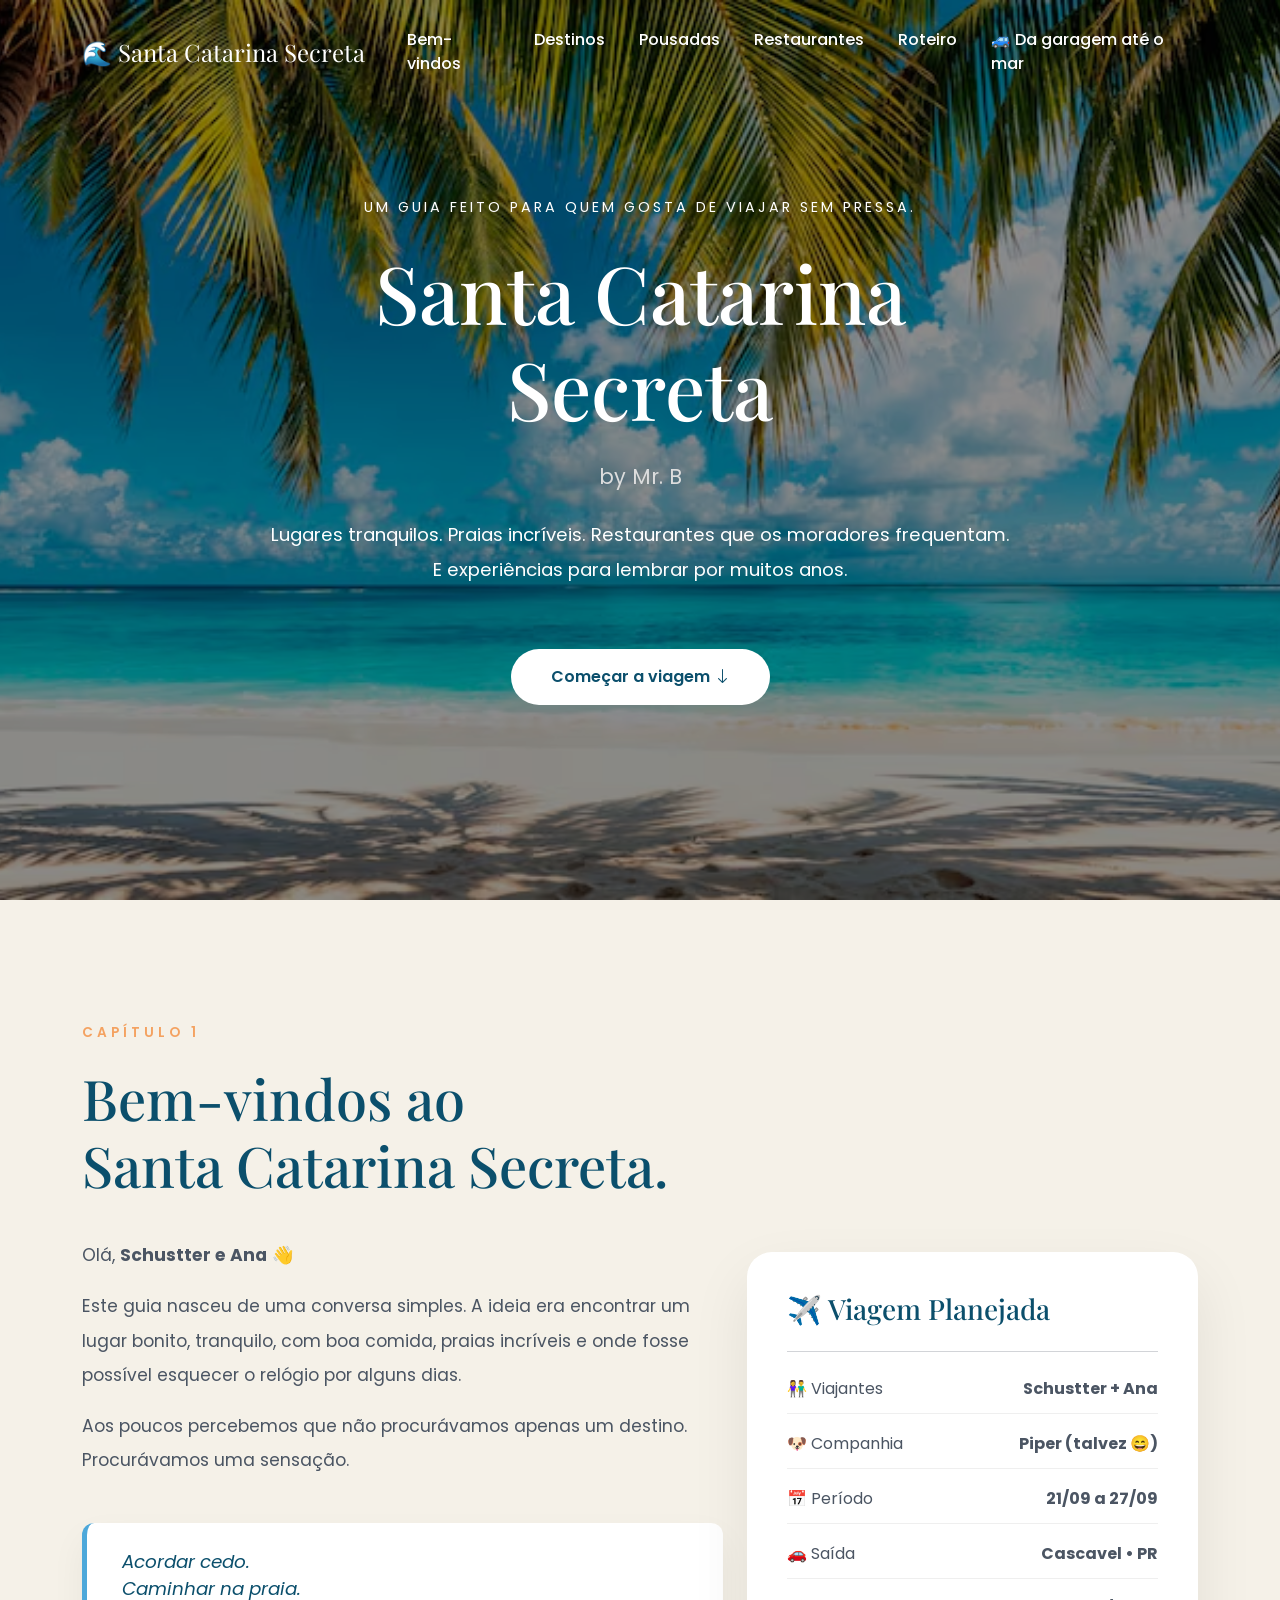
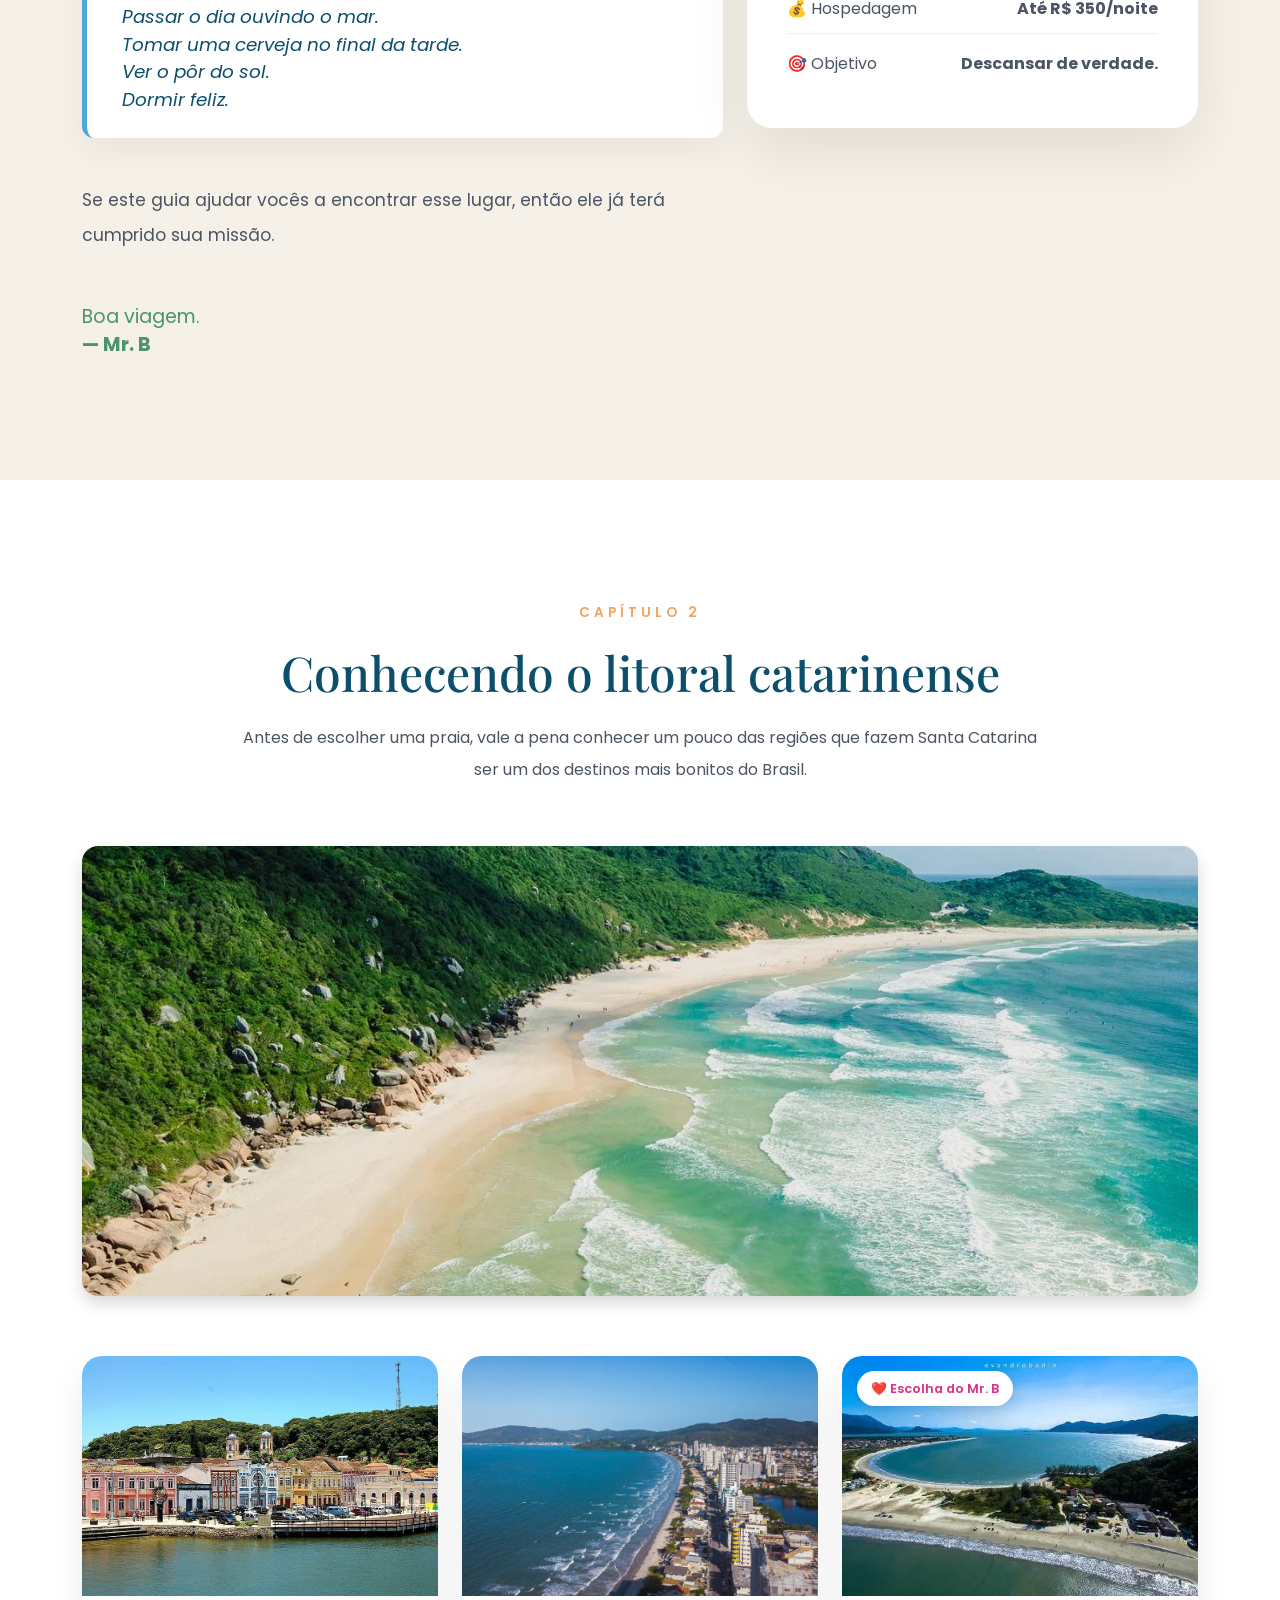
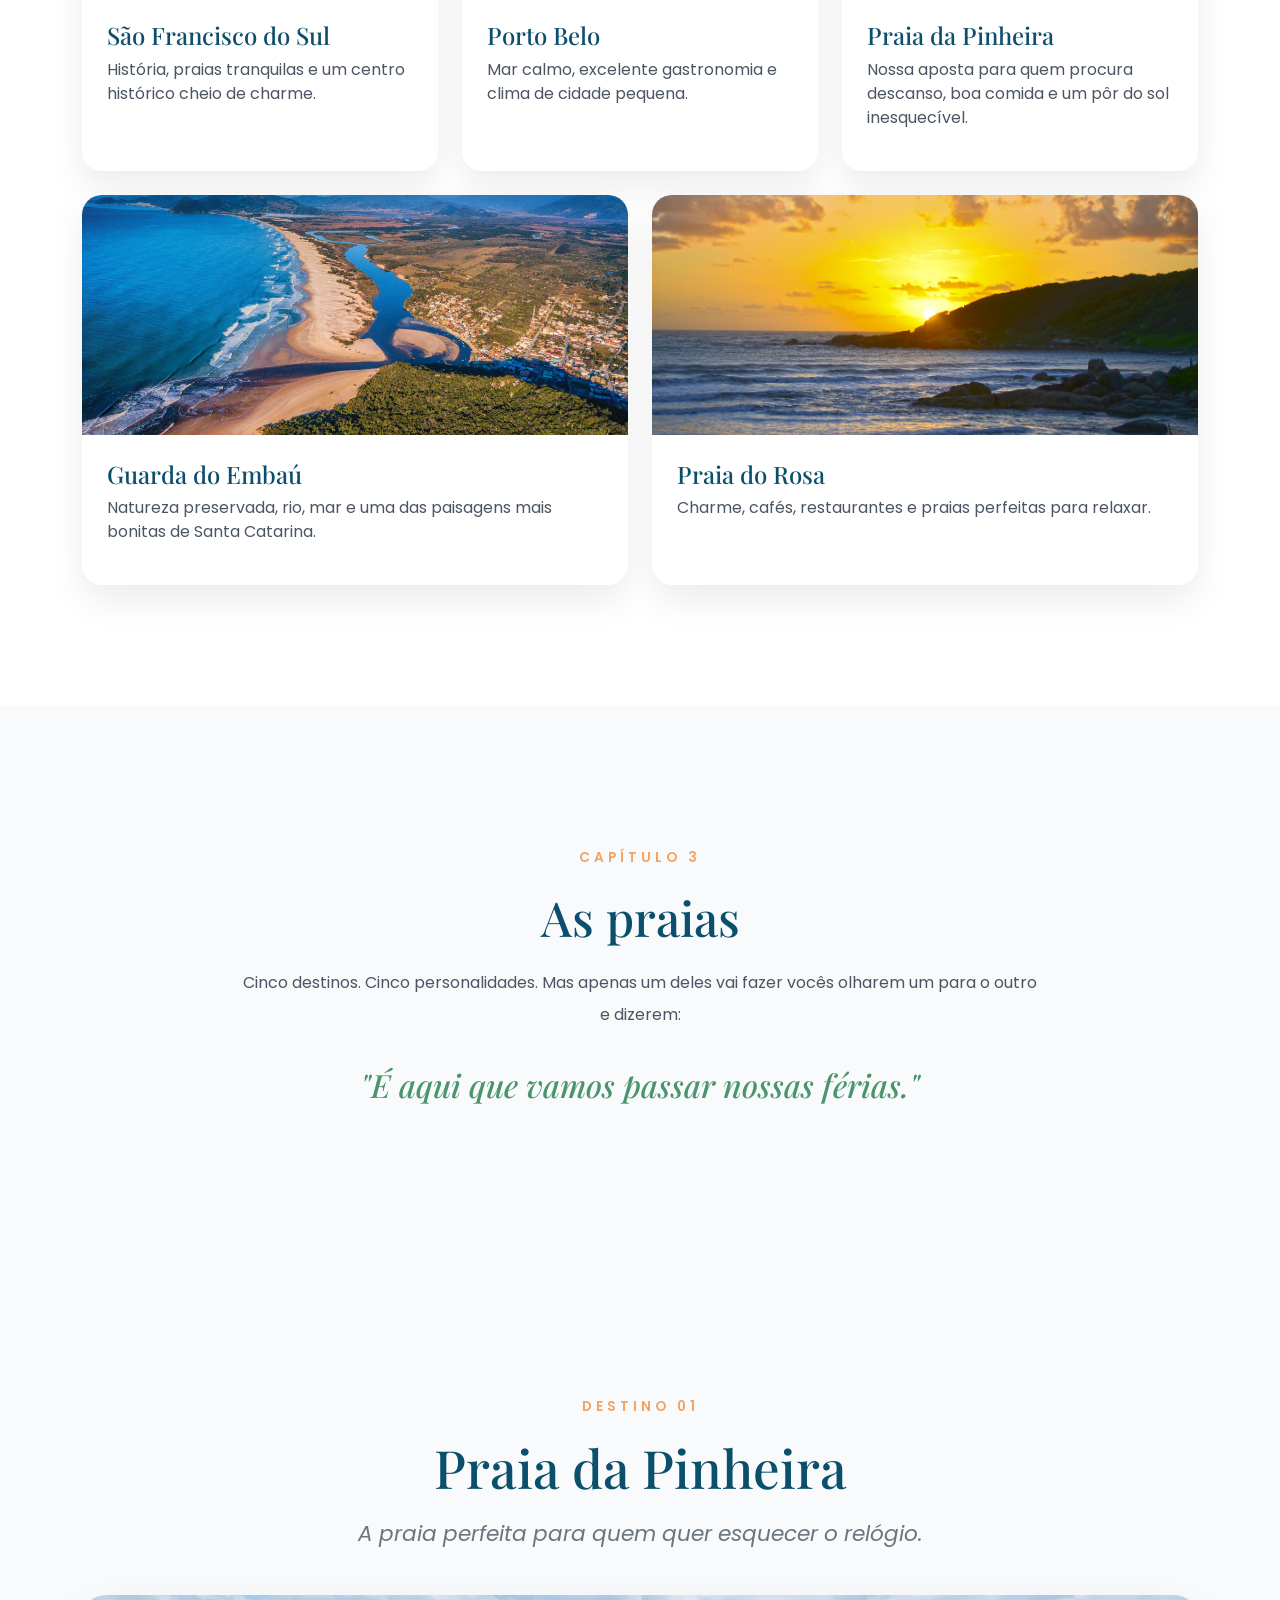
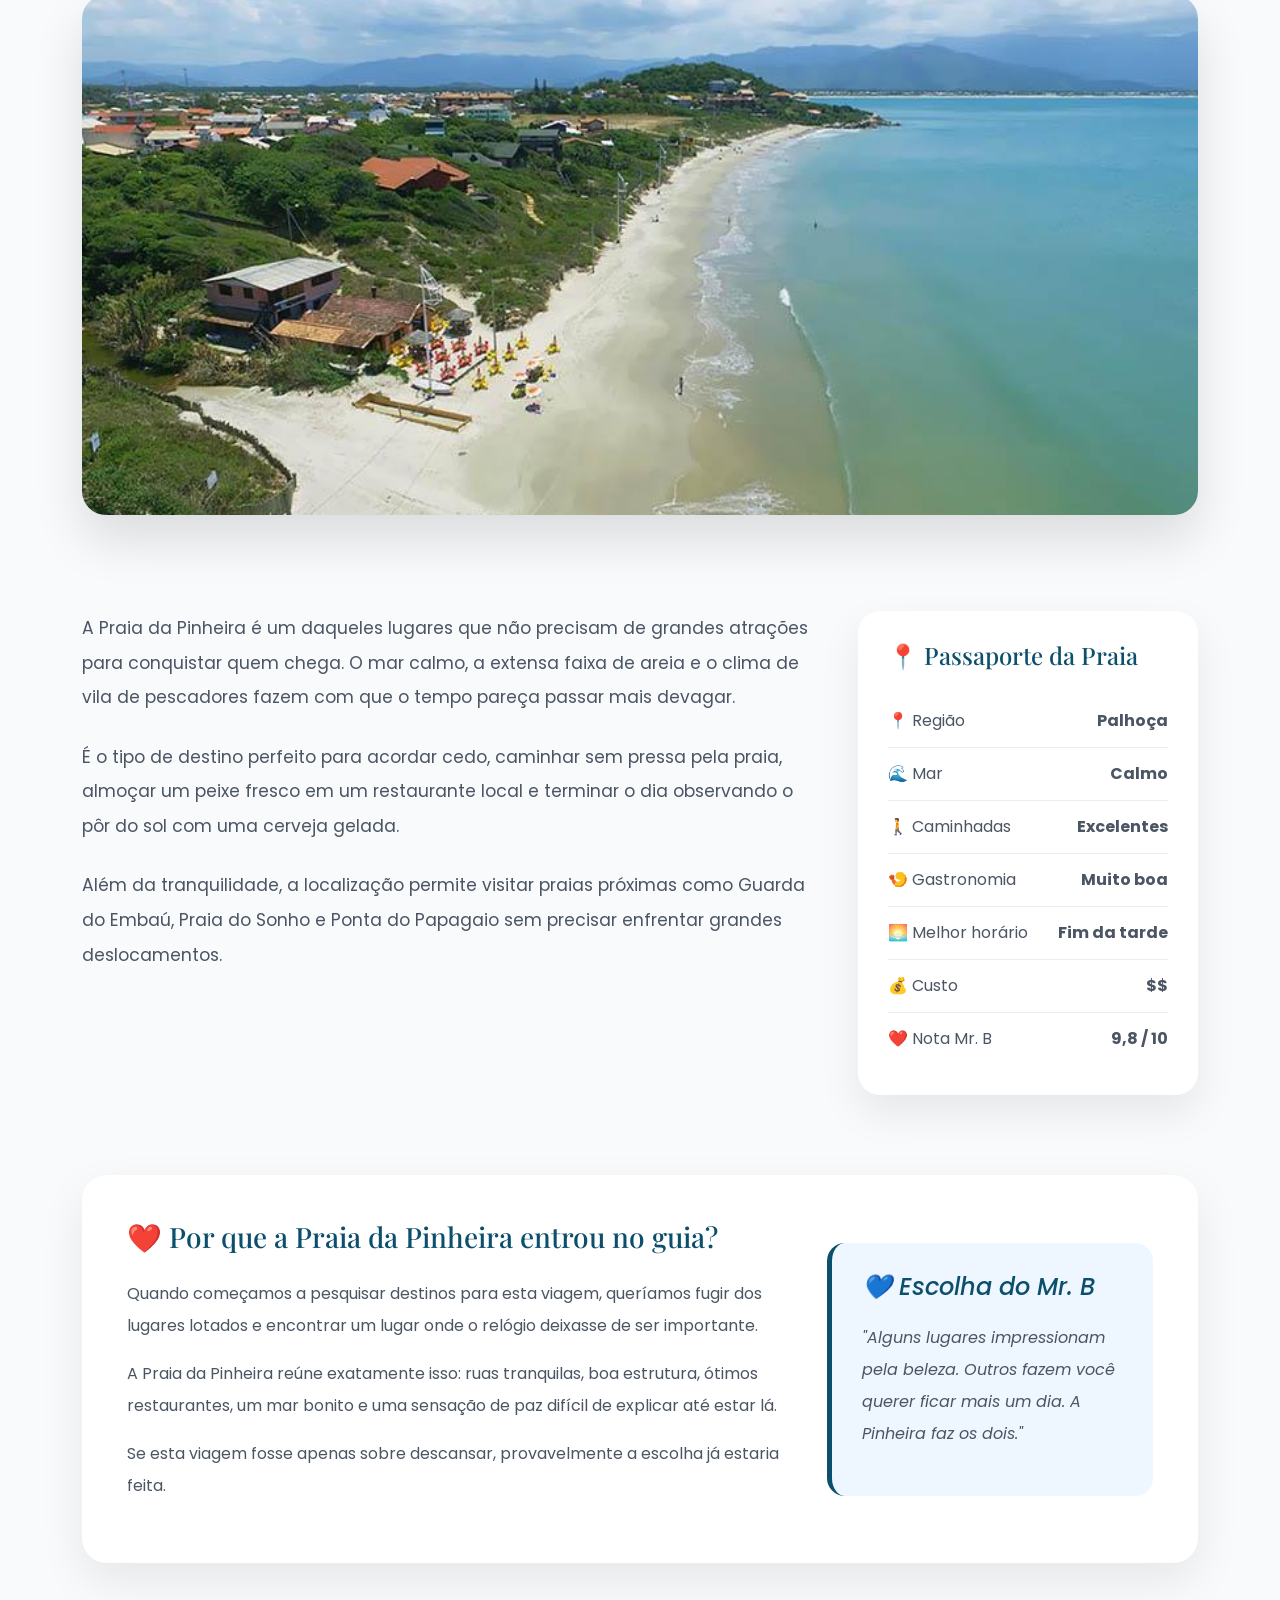
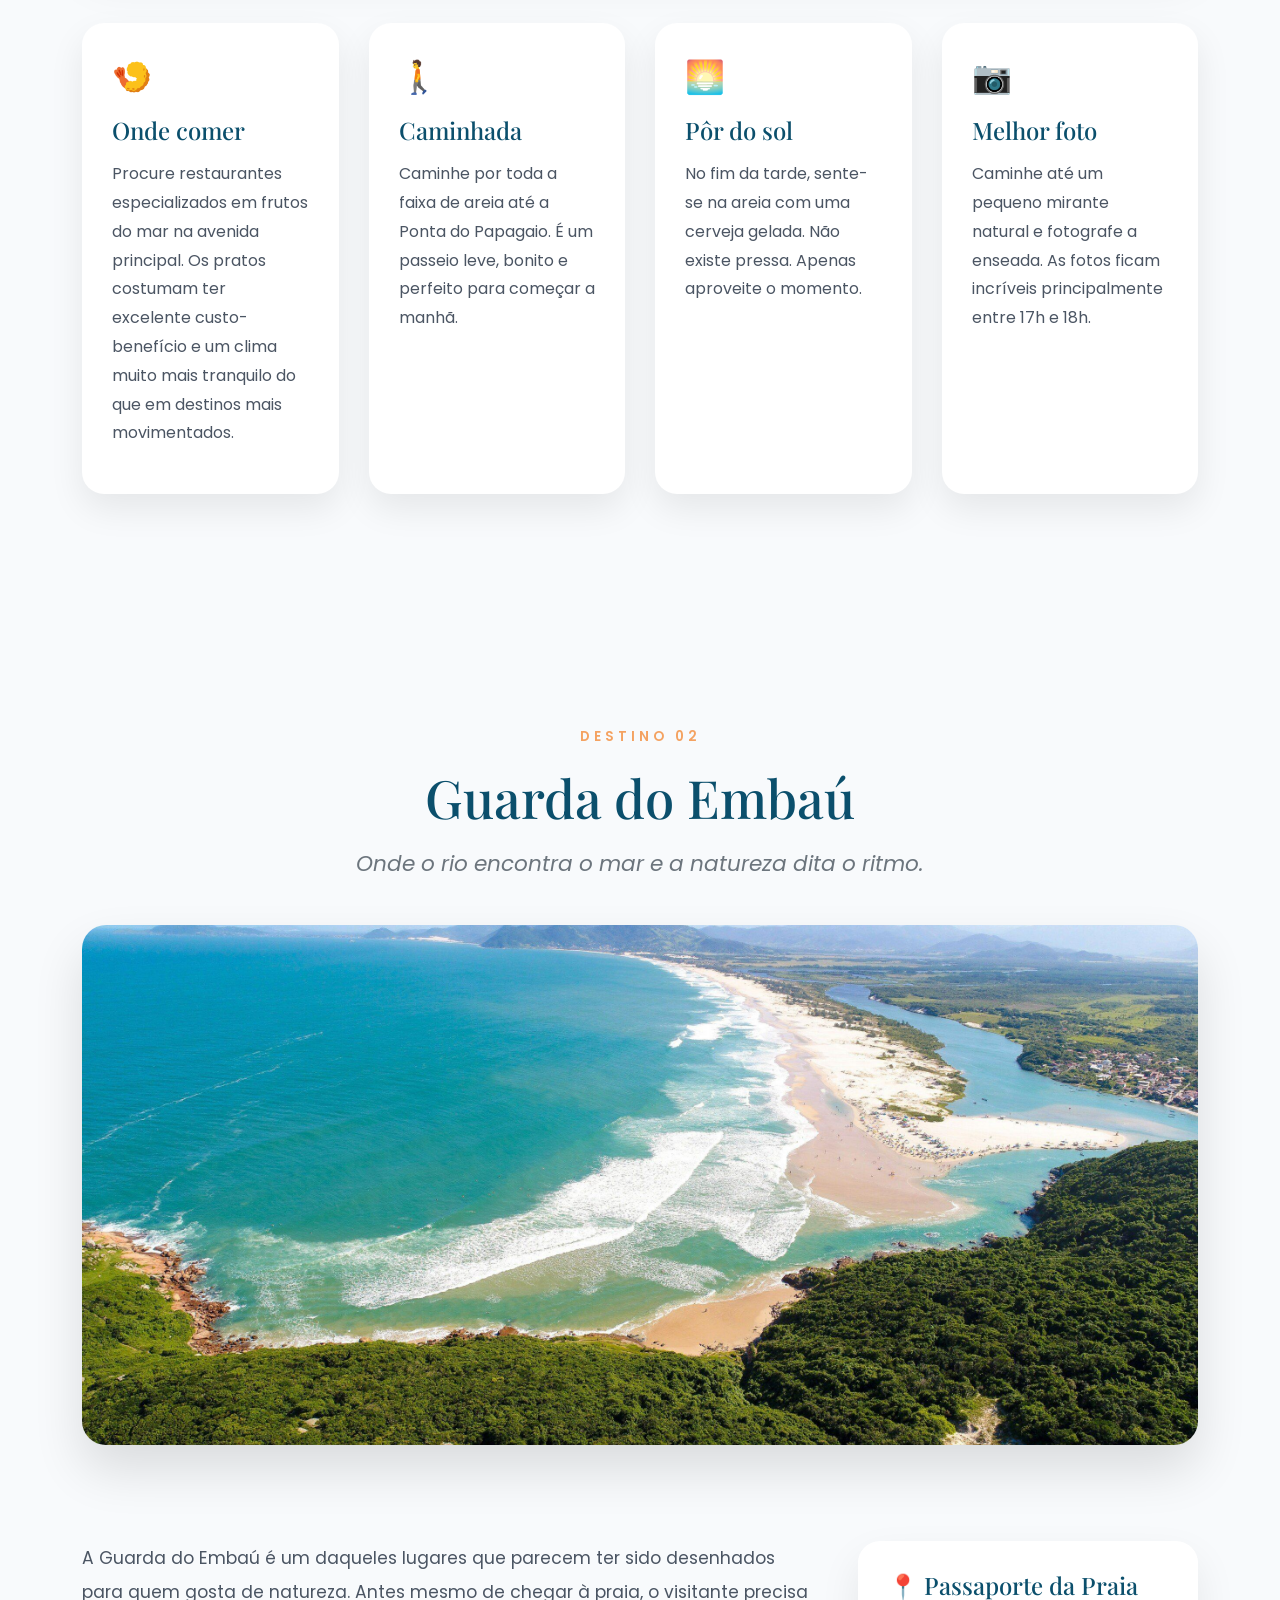
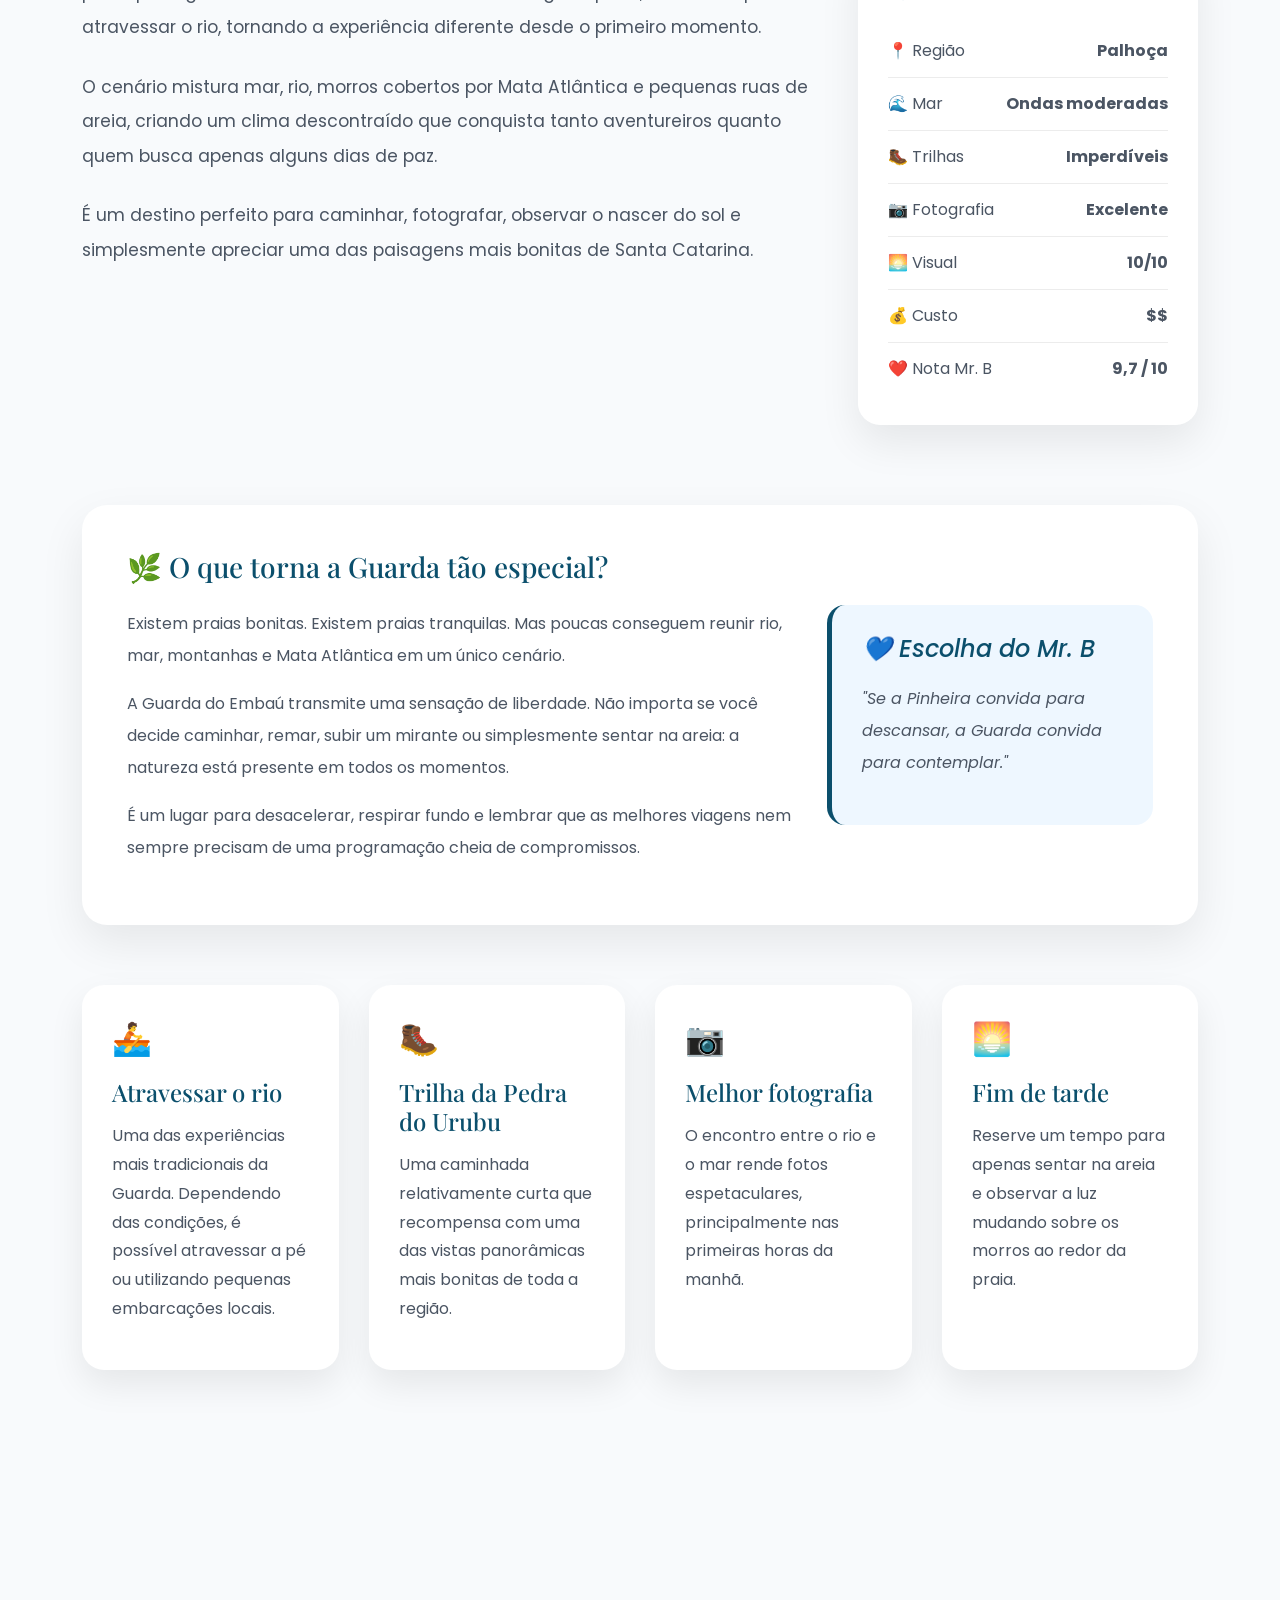
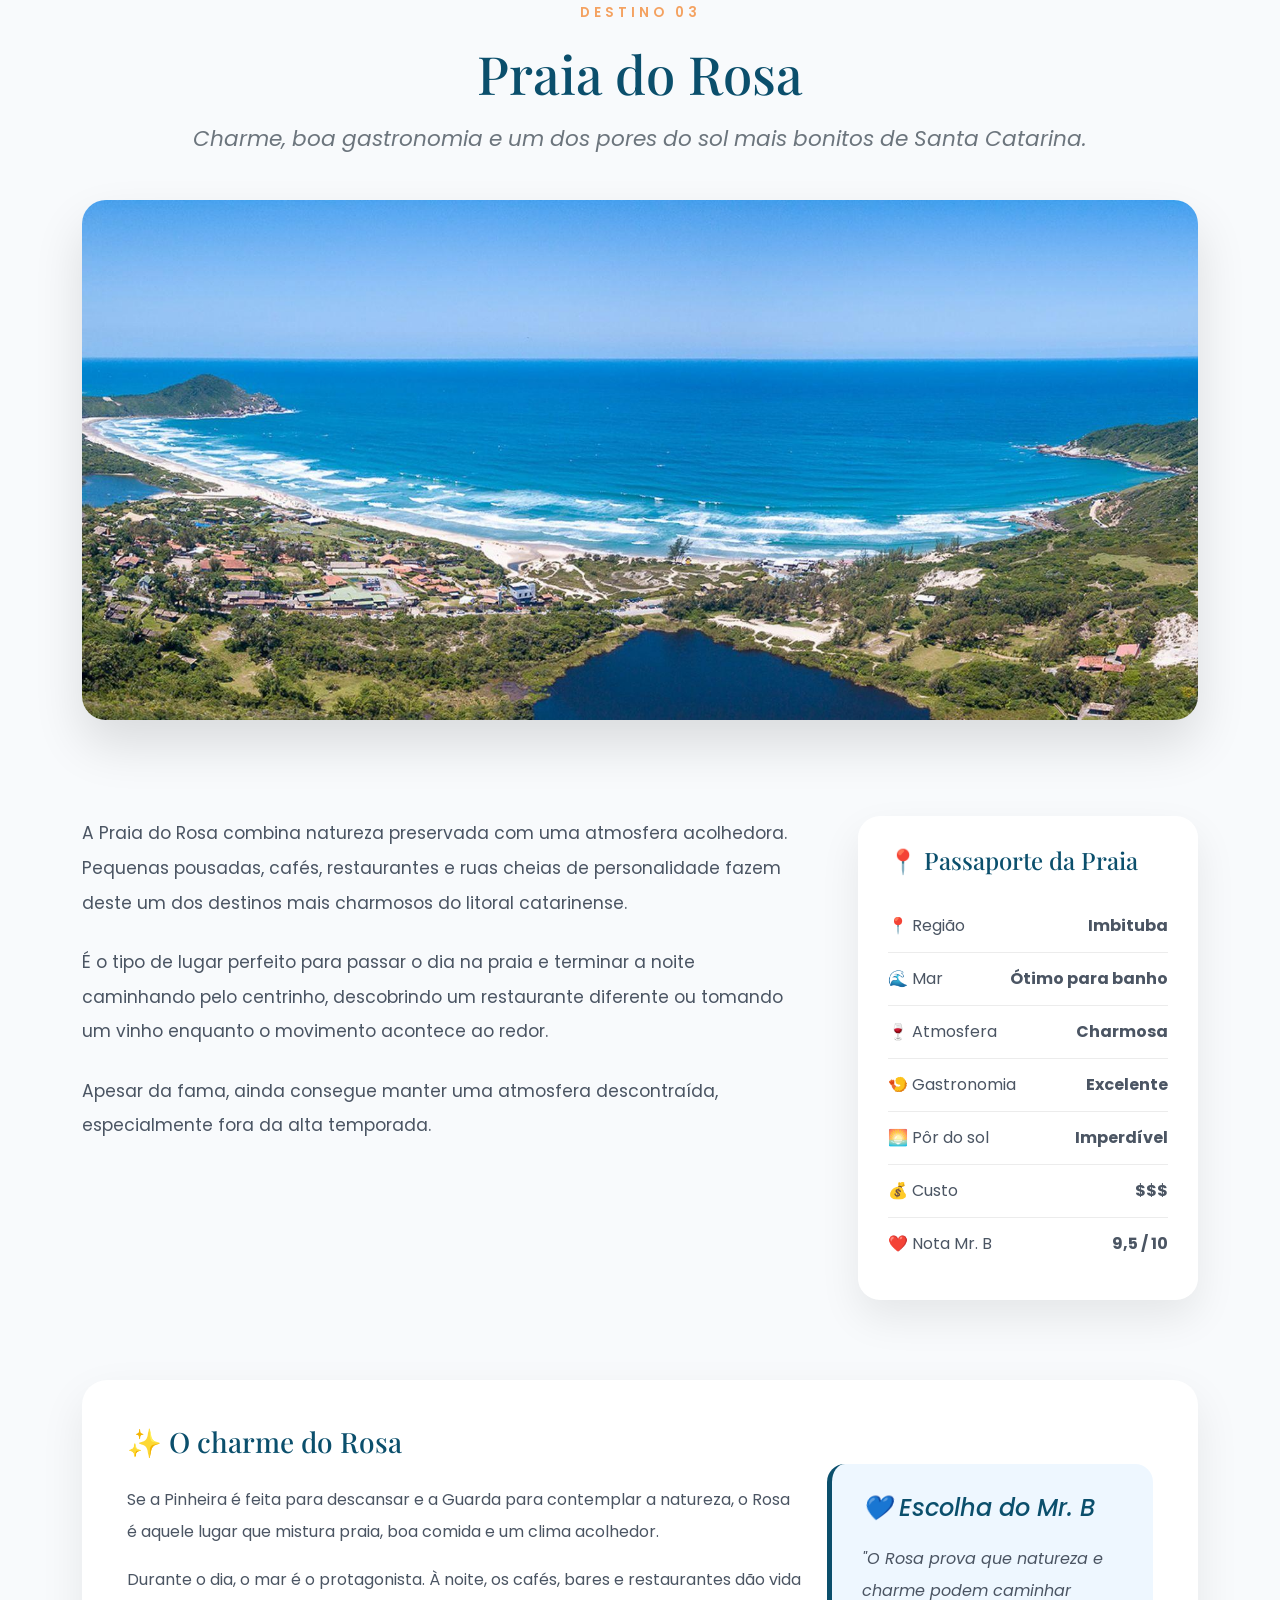
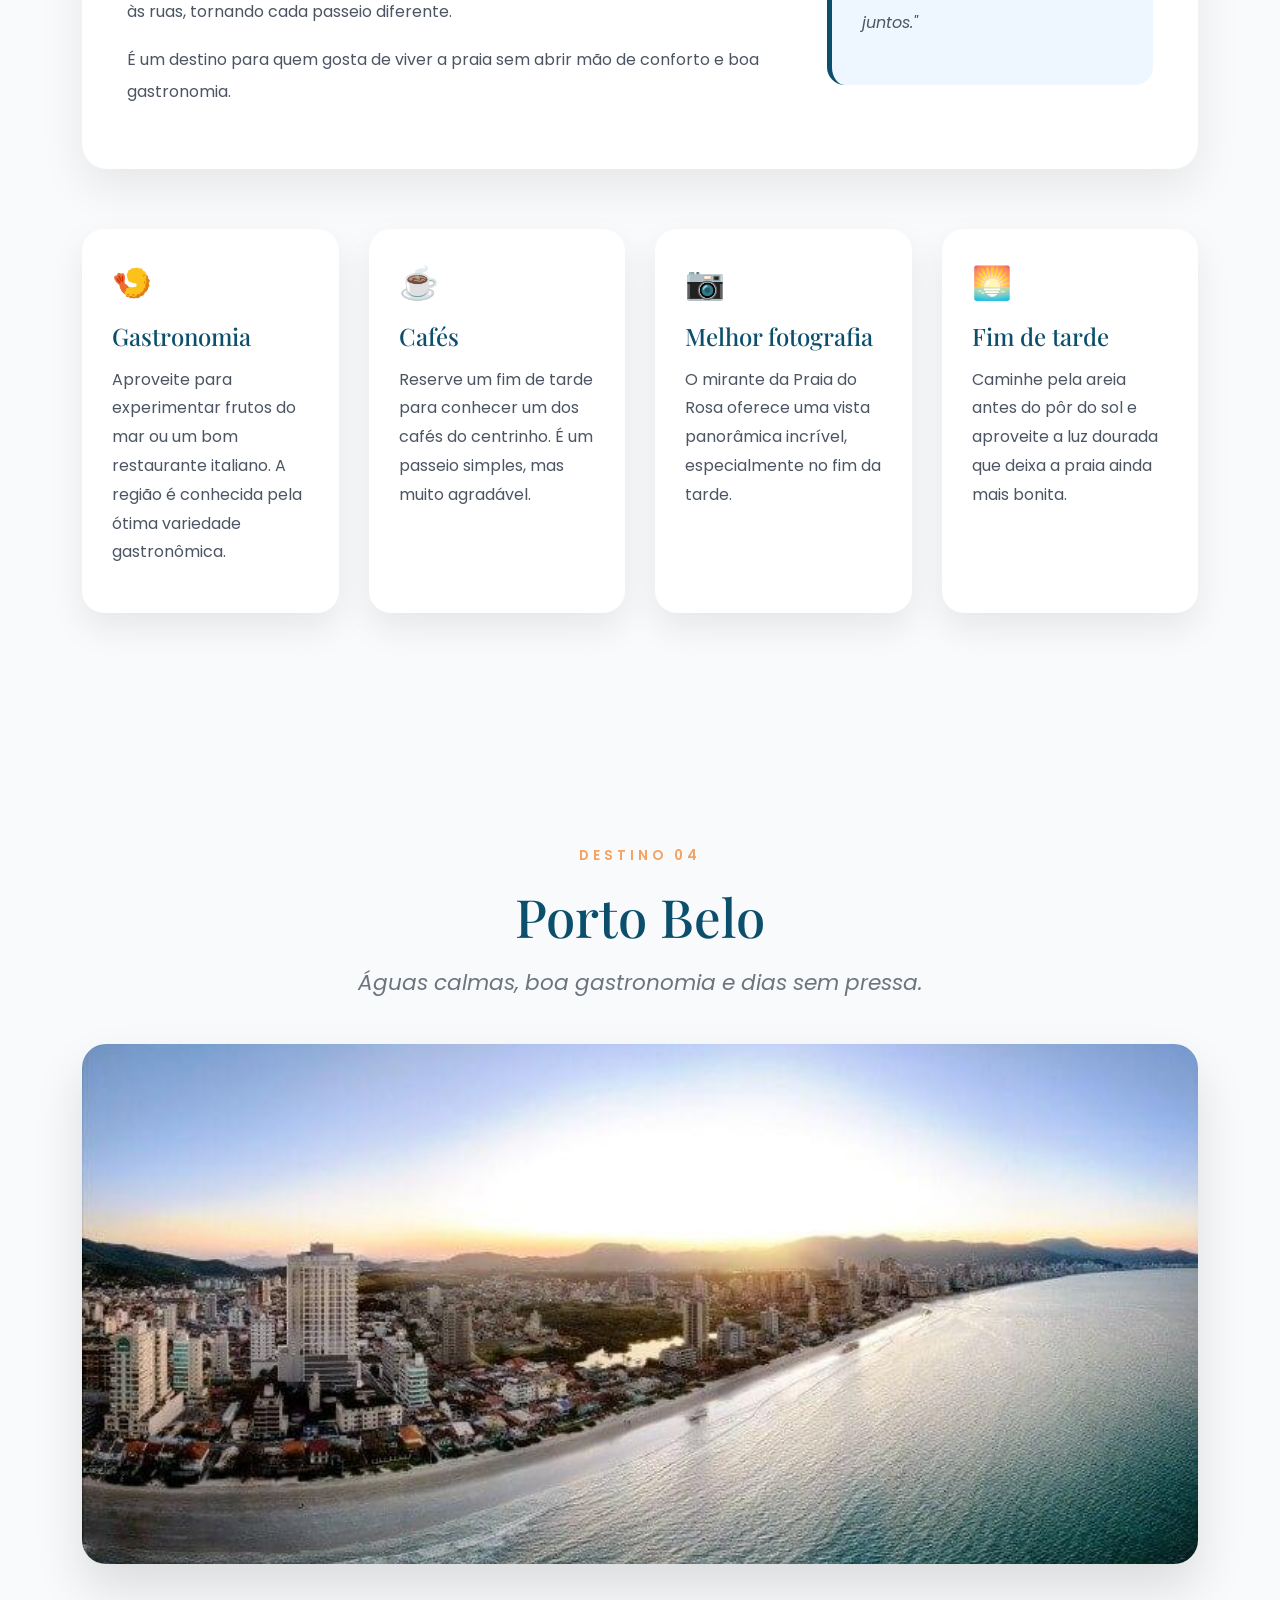
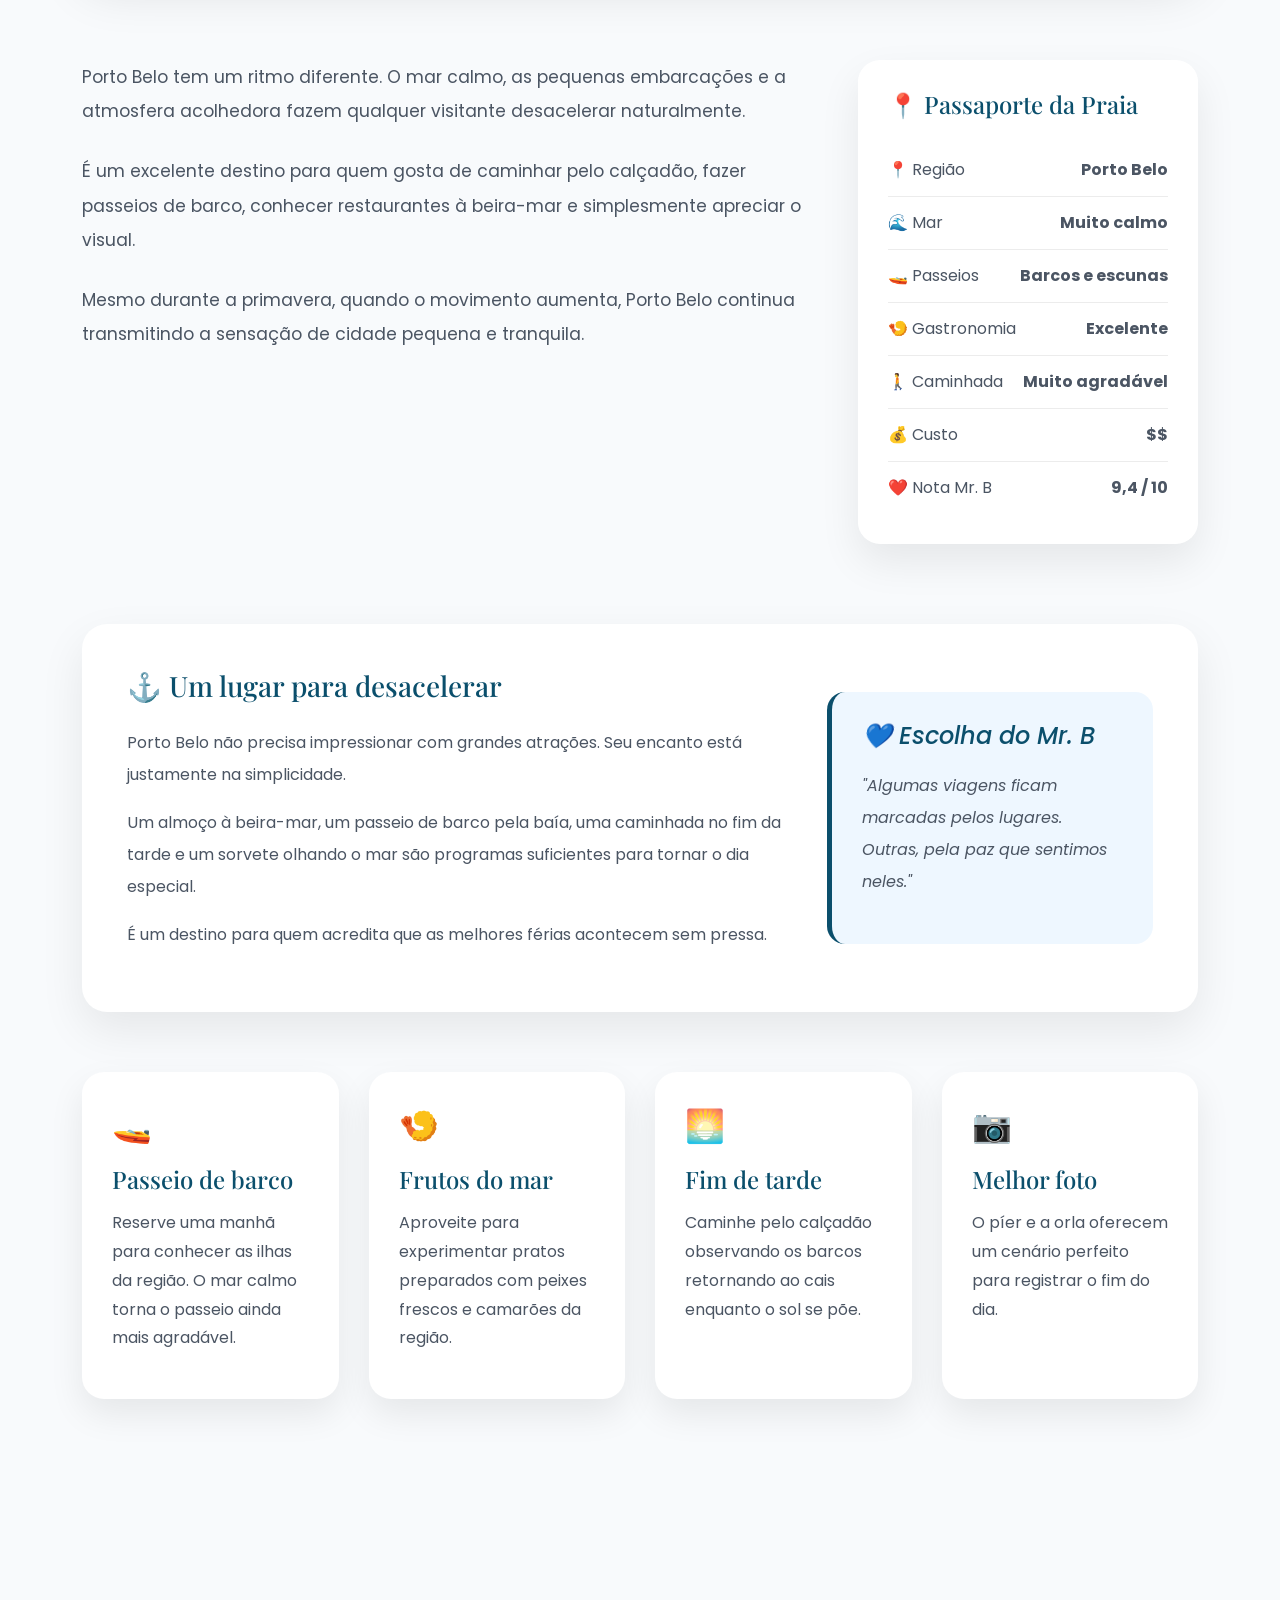
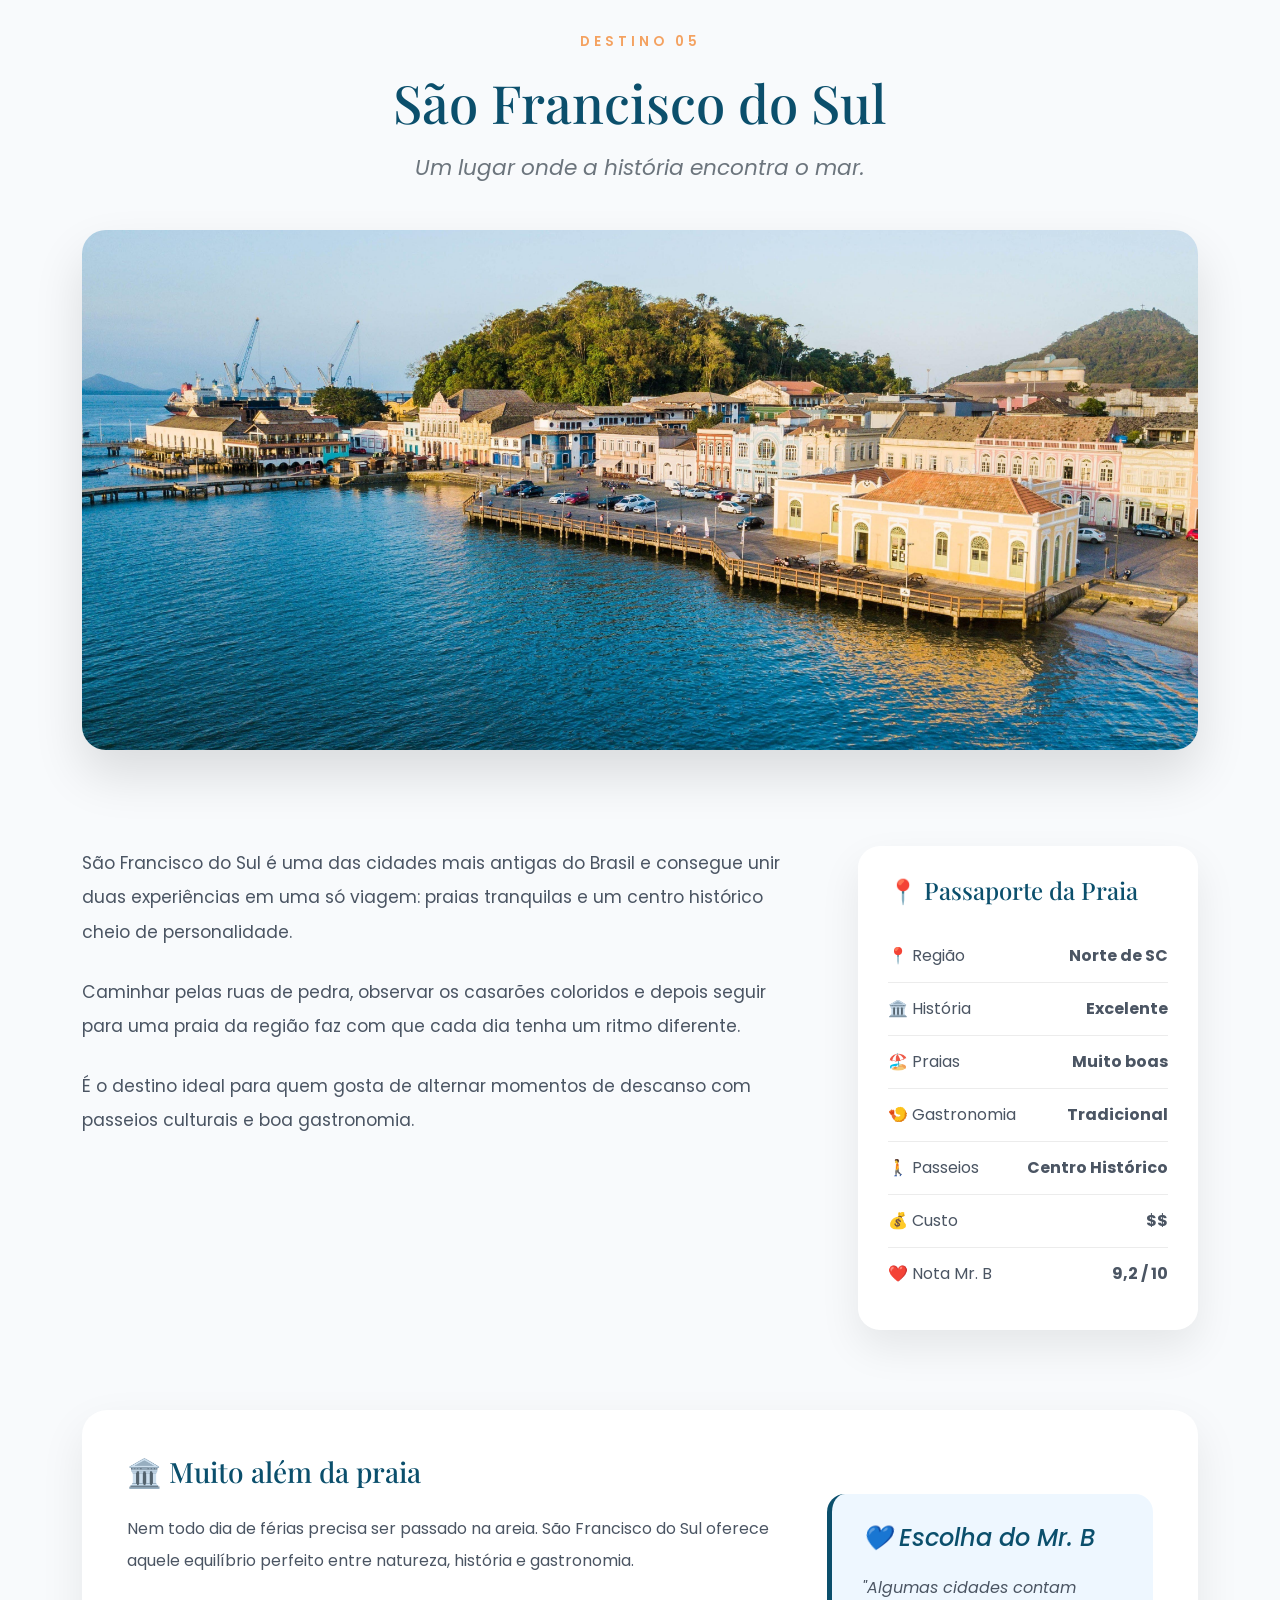
==== commit 73b779cb: "att 1" ====
--- a/index.html
+++ b/index.html
@@ -43,7 +43,9 @@
                     <li class="nav-item"><a class="nav-link" href="#pousadas">Pousadas</a></li>
                     <li class="nav-item"><a class="nav-link" href="#gastronomia">Restaurantes</a></li>
                     <li class="nav-item"><a class="nav-link" href="#roteiro">Roteiro</a></li>
-                    <li class="nav-item"><a class="nav-link" href="#comparativo">Comparativo</a></li>
+                    <li class="nav-item"><a class="nav-link" href="viagem.html">🚙 Da garagem até o mar</a></li>
+                    
+                    
                 </ul>
             </div>
         </div>
--- a/css/style.css
+++ b/css/style.css
@@ -707,4 +707,623 @@
         margin-bottom: 15px;
         align-self: flex-start;
     }
+}
+
+/* =====================================================
+   SPRINT 2.0 - DA GARAGEM ATÉ O MAR
+===================================================== */
+
+.road-hero{
+    position:relative;
+    height:100vh;
+    display:flex;
+    align-items:center;
+    justify-content:center;
+    overflow:hidden;
+
+    background:url("../img/roteiro/hero-estrada.jpg") center center/cover;
+}
+
+.road-overlay{
+
+    position:absolute;
+    inset:0;
+
+    background:linear-gradient(
+        rgba(0,0,0,.55),
+        rgba(0,0,0,.70)
+    );
+
+}
+
+.road-content{
+
+    position:relative;
+    z-index:2;
+
+    text-align:center;
+    color:#fff;
+
+    max-width:900px;
+
+}
+
+.road-content h1{
+
+    font-family:"Playfair Display", serif;
+
+    font-size:4rem;
+
+    margin:20px 0;
+
+}
+
+.road-content .lead{
+
+    font-size:1.2rem;
+
+    max-width:700px;
+
+    margin:auto;
+
+    opacity:.95;
+
+}
+
+.road-route{
+
+    margin:40px 0;
+
+    display:flex;
+
+    justify-content:center;
+
+    align-items:center;
+
+    gap:18px;
+
+    flex-wrap:wrap;
+
+    font-size:1.1rem;
+
+}
+
+.road-route i{
+
+    color:#7dd3fc;
+
+    font-size:1.5rem;
+
+}
+
+.road-summary{
+
+    background:#f8fafc;
+
+    padding:90px 0;
+
+}
+
+.summary-card{
+
+    background:#fff;
+
+    border-radius:20px;
+
+    padding:35px;
+
+    text-align:center;
+
+    box-shadow:0 10px 30px rgba(0,0,0,.08);
+
+    transition:.35s;
+
+    height:100%;
+
+}
+
+.summary-card:hover{
+
+    transform:translateY(-8px);
+
+    box-shadow:0 20px 40px rgba(0,0,0,.15);
+
+}
+
+.summary-card i{
+
+    font-size:2.6rem;
+
+    color:#0ea5e9;
+
+    margin-bottom:20px;
+
+}
+
+.summary-card h3{
+
+    font-size:1rem;
+
+    text-transform:uppercase;
+
+    letter-spacing:1px;
+
+    color:#777;
+
+}
+
+.summary-card strong{
+
+    display:block;
+
+    margin-top:12px;
+
+    font-size:1.3rem;
+
+    color:#16324f;
+
+}
+
+@media(max-width:768px){
+
+    .road-content h1{
+
+        font-size:2.6rem;
+
+    }
+
+    .road-route{
+
+        flex-direction:column;
+
+        gap:10px;
+
+    }
+
+}
+
+.road-map{
+
+    padding:90px 0;
+
+    background:#ffffff;
+
+}
+
+.map-placeholder{
+
+    margin-top:50px;
+
+    border:3px dashed #d8e4ef;
+
+    border-radius:20px;
+
+    padding:80px;
+
+    text-align:center;
+
+    background:#f9fbfd;
+
+}
+
+.map-placeholder i{
+
+    font-size:70px;
+
+    color:#0ea5e9;
+
+    margin-bottom:25px;
+
+}
+
+.map-placeholder h3{
+
+    font-family:"Playfair Display", serif;
+
+    margin-bottom:20px;
+
+}
+
+.map-placeholder p{
+
+    max-width:650px;
+
+    margin:auto;
+
+    color:#666;
+
+}
+
+/* =====================================================
+   TIMELINE
+===================================================== */
+
+.road-timeline{
+
+    background:#f7fafc;
+
+    padding:100px 0;
+
+}
+
+.timeline{
+
+    position:relative;
+
+    margin-top:60px;
+
+}
+
+.timeline::before{
+
+    content:"";
+
+    position:absolute;
+
+    left:30px;
+
+    top:0;
+
+    width:4px;
+
+    height:100%;
+
+    background:#0ea5e9;
+
+}
+
+.timeline-item{
+
+    display:flex;
+
+    gap:30px;
+
+    margin-bottom:60px;
+
+    position:relative;
+
+}
+
+.timeline-icon{
+
+    width:60px;
+
+    height:60px;
+
+    border-radius:50%;
+
+    background:#0ea5e9;
+
+    color:white;
+
+    display:flex;
+
+    align-items:center;
+
+    justify-content:center;
+
+    font-size:28px;
+
+    flex-shrink:0;
+
+    z-index:2;
+
+    box-shadow:0 10px 20px rgba(0,0,0,.15);
+
+}
+
+.timeline-content{
+
+    background:white;
+
+    padding:30px;
+
+    border-radius:20px;
+
+    box-shadow:0 8px 25px rgba(0,0,0,.08);
+
+    width:100%;
+
+    transition:.3s;
+
+}
+
+.timeline-content:hover{
+
+    transform:translateY(-5px);
+
+}
+
+.timeline-content span{
+
+    color:#0ea5e9;
+
+    font-weight:600;
+
+}
+
+.timeline-content h3{
+
+    margin:8px 0 15px;
+
+    font-family:"Playfair Display", serif;
+
+}
+
+.timeline-content p{
+
+    color:#666;
+
+    margin:0;
+
+}
+
+/*==================================================
+PARADAS
+==================================================*/
+
+.stop-info{
+
+    display:flex;
+
+    flex-wrap:wrap;
+
+    gap:10px;
+
+    margin:20px 0;
+
+}
+
+.stop-info span{
+
+    background:#eef8ff;
+
+    color:#0ea5e9;
+
+    padding:8px 14px;
+
+    border-radius:50px;
+
+    font-size:.9rem;
+
+    font-weight:600;
+
+}
+
+.btn-stop{
+
+    display:inline-block;
+
+    background:#0ea5e9;
+
+    color:#fff;
+
+    padding:12px 24px;
+
+    border-radius:50px;
+
+    text-decoration:none;
+
+    font-weight:600;
+
+    transition:.3s;
+
+}
+
+.btn-stop:hover{
+
+    background:#0284c7;
+
+    color:#fff;
+
+}
+
+/*==================================================
+PARADAS RECOMENDADAS
+==================================================*/
+
+.road-stops{
+
+    padding:100px 0;
+
+    background:#ffffff;
+
+}
+
+.stop-card{
+
+    max-width:800px;
+
+    margin:50px auto;
+
+    background:white;
+
+    border-radius:20px;
+
+    padding:35px;
+
+    box-shadow:0 15px 40px rgba(0,0,0,.08);
+
+}
+
+.stop-header{
+
+    display:flex;
+
+    justify-content:space-between;
+
+    align-items:center;
+
+    margin-bottom:20px;
+
+}
+
+.stop-header h3{
+
+    margin:0;
+
+    font-family:"Playfair Display",serif;
+
+}
+
+.stop-header span{
+
+    background:#0ea5e9;
+
+    color:white;
+
+    padding:8px 18px;
+
+    border-radius:30px;
+
+    font-weight:600;
+
+}
+
+.rating{
+
+    margin:20px 0;
+
+    font-size:1.1rem;
+
+}
+
+.stop-card ul{
+
+    margin:25px 0;
+
+    padding-left:20px;
+
+}
+
+.stop-card li{
+
+    margin-bottom:12px;
+
+}
+
+/* ===================================================
+   HERO - DA GARAGEM ATÉ O MAR
+=================================================== */
+
+.travel-hero{
+
+    position:relative;
+
+    height:100vh;
+
+    background:url("../img/viagem/estrada.jpg") center center/cover;
+
+    display:flex;
+
+    align-items:center;
+
+    color:#fff;
+
+}
+
+.travel-overlay{
+
+    position:absolute;
+
+    inset:0;
+
+    background:rgba(0,0,0,.45);
+
+}
+
+.travel-content{
+
+    position:relative;
+
+    z-index:2;
+
+    max-width:760px;
+
+}
+
+.travel-tag{
+
+    display:inline-block;
+
+    padding:8px 18px;
+
+    background:#ffffff22;
+
+    backdrop-filter:blur(6px);
+
+    border-radius:30px;
+
+    margin-bottom:20px;
+
+    font-weight:600;
+
+    letter-spacing:1px;
+
+}
+
+.travel-content h1{
+
+    font-size:68px;
+
+    font-family:'Playfair Display';
+
+    margin-bottom:25px;
+
+}
+
+.travel-content .lead{
+
+    font-size:22px;
+
+    line-height:1.8;
+
+    opacity:.95;
+
+    max-width:700px;
+
+}
+
+.travel-info{
+
+    margin-top:45px;
+
+    display:grid;
+
+    grid-template-columns:repeat(4,1fr);
+
+    gap:25px;
+
+}
+
+.travel-info div{
+
+    background:white;
+
+    color:#333;
+
+    border-radius:18px;
+
+    padding:20px;
+
+    text-align:center;
+
+    box-shadow:0 15px 40px rgba(0,0,0,.15);
+
+}
+
+.travel-info strong{
+
+    display:block;
+
+    color:#0d6efd;
+
+    margin-bottom:8px;
+
+}
+
+.travel-info span{
+
+    font-size:18px;
+
 }
